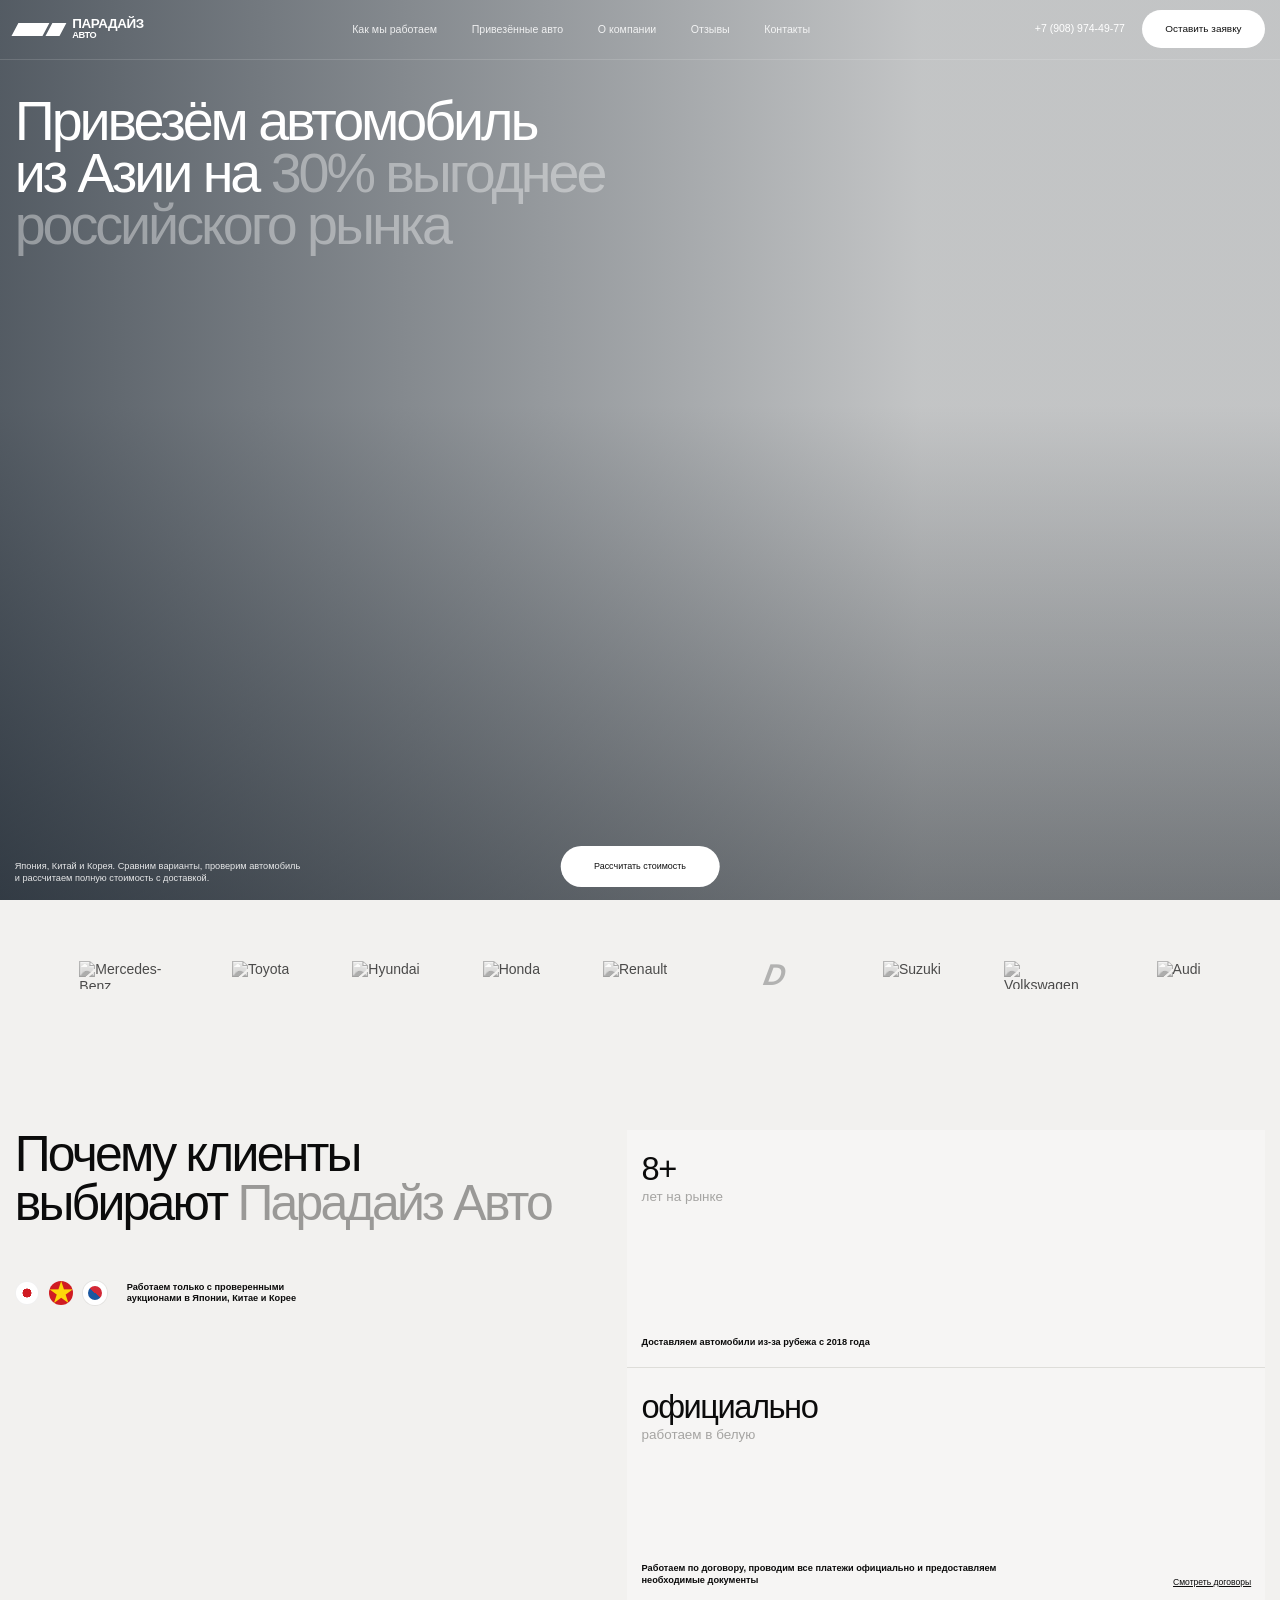
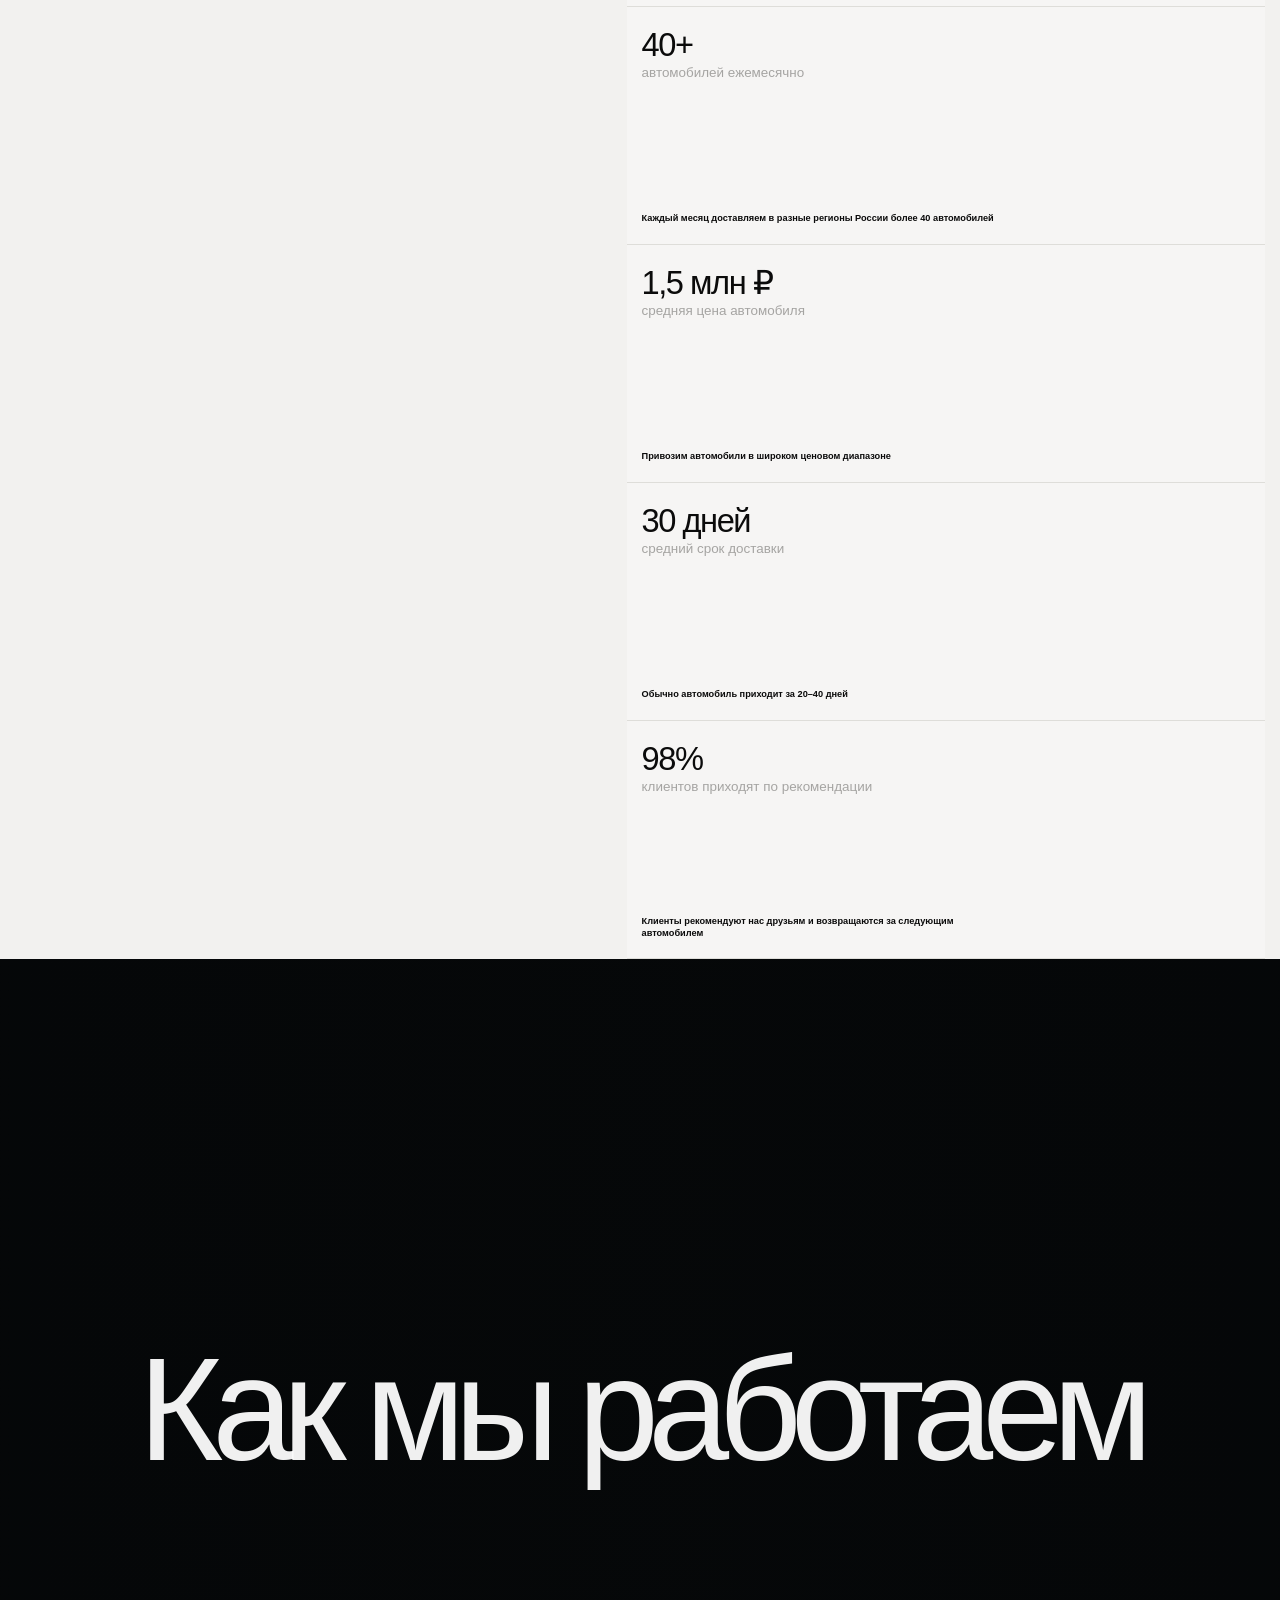
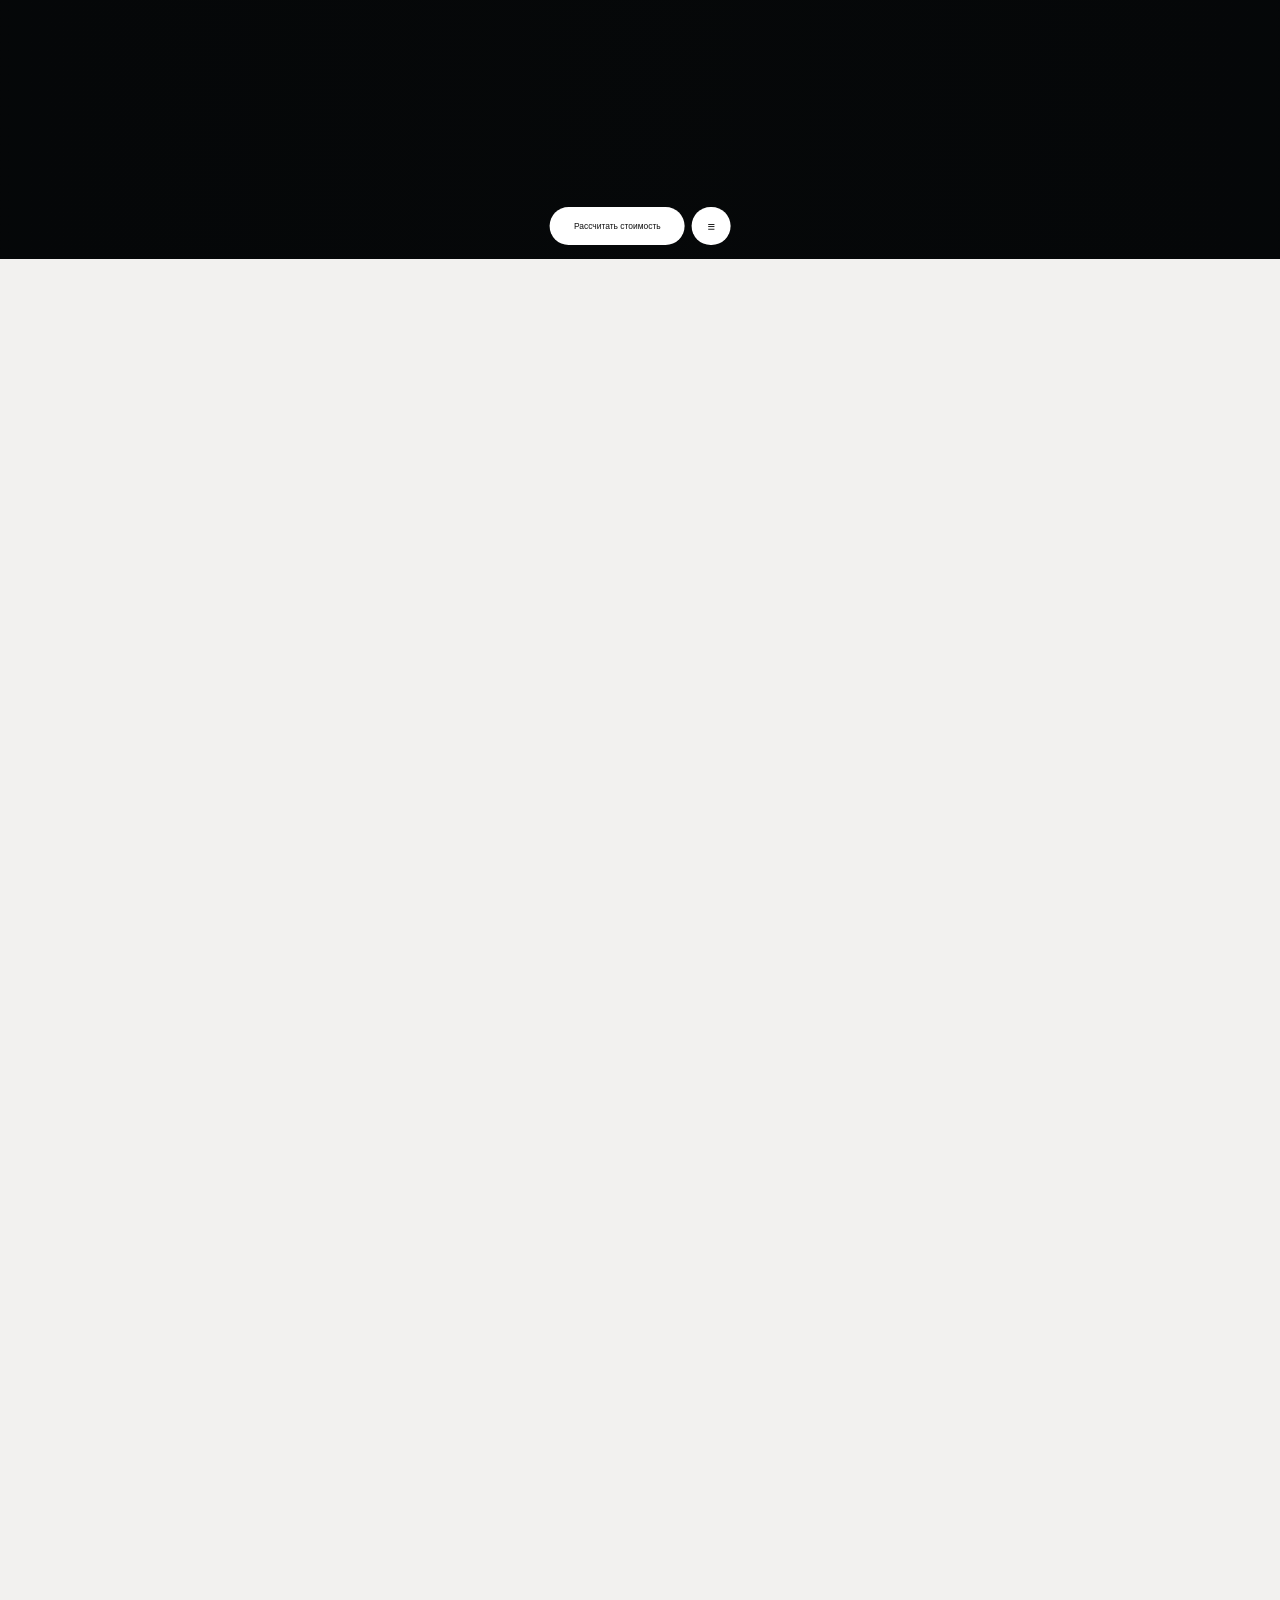
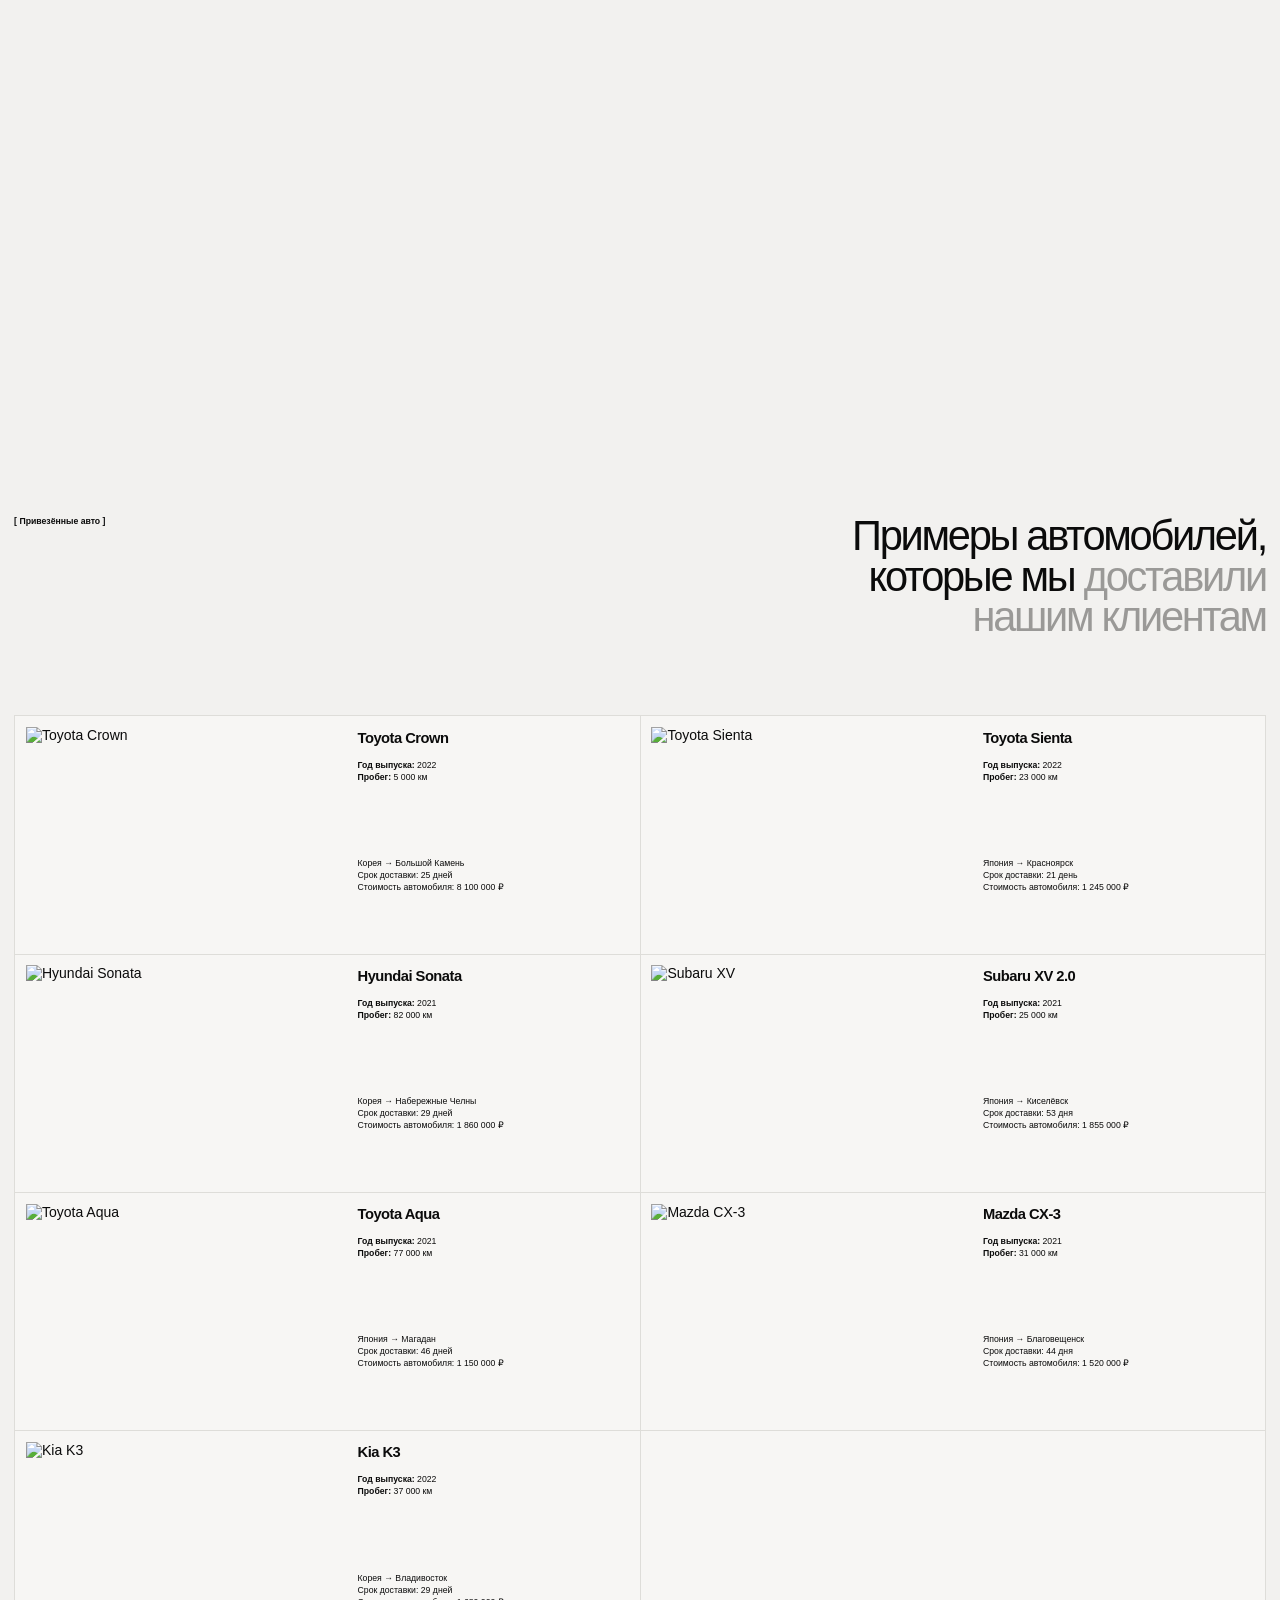
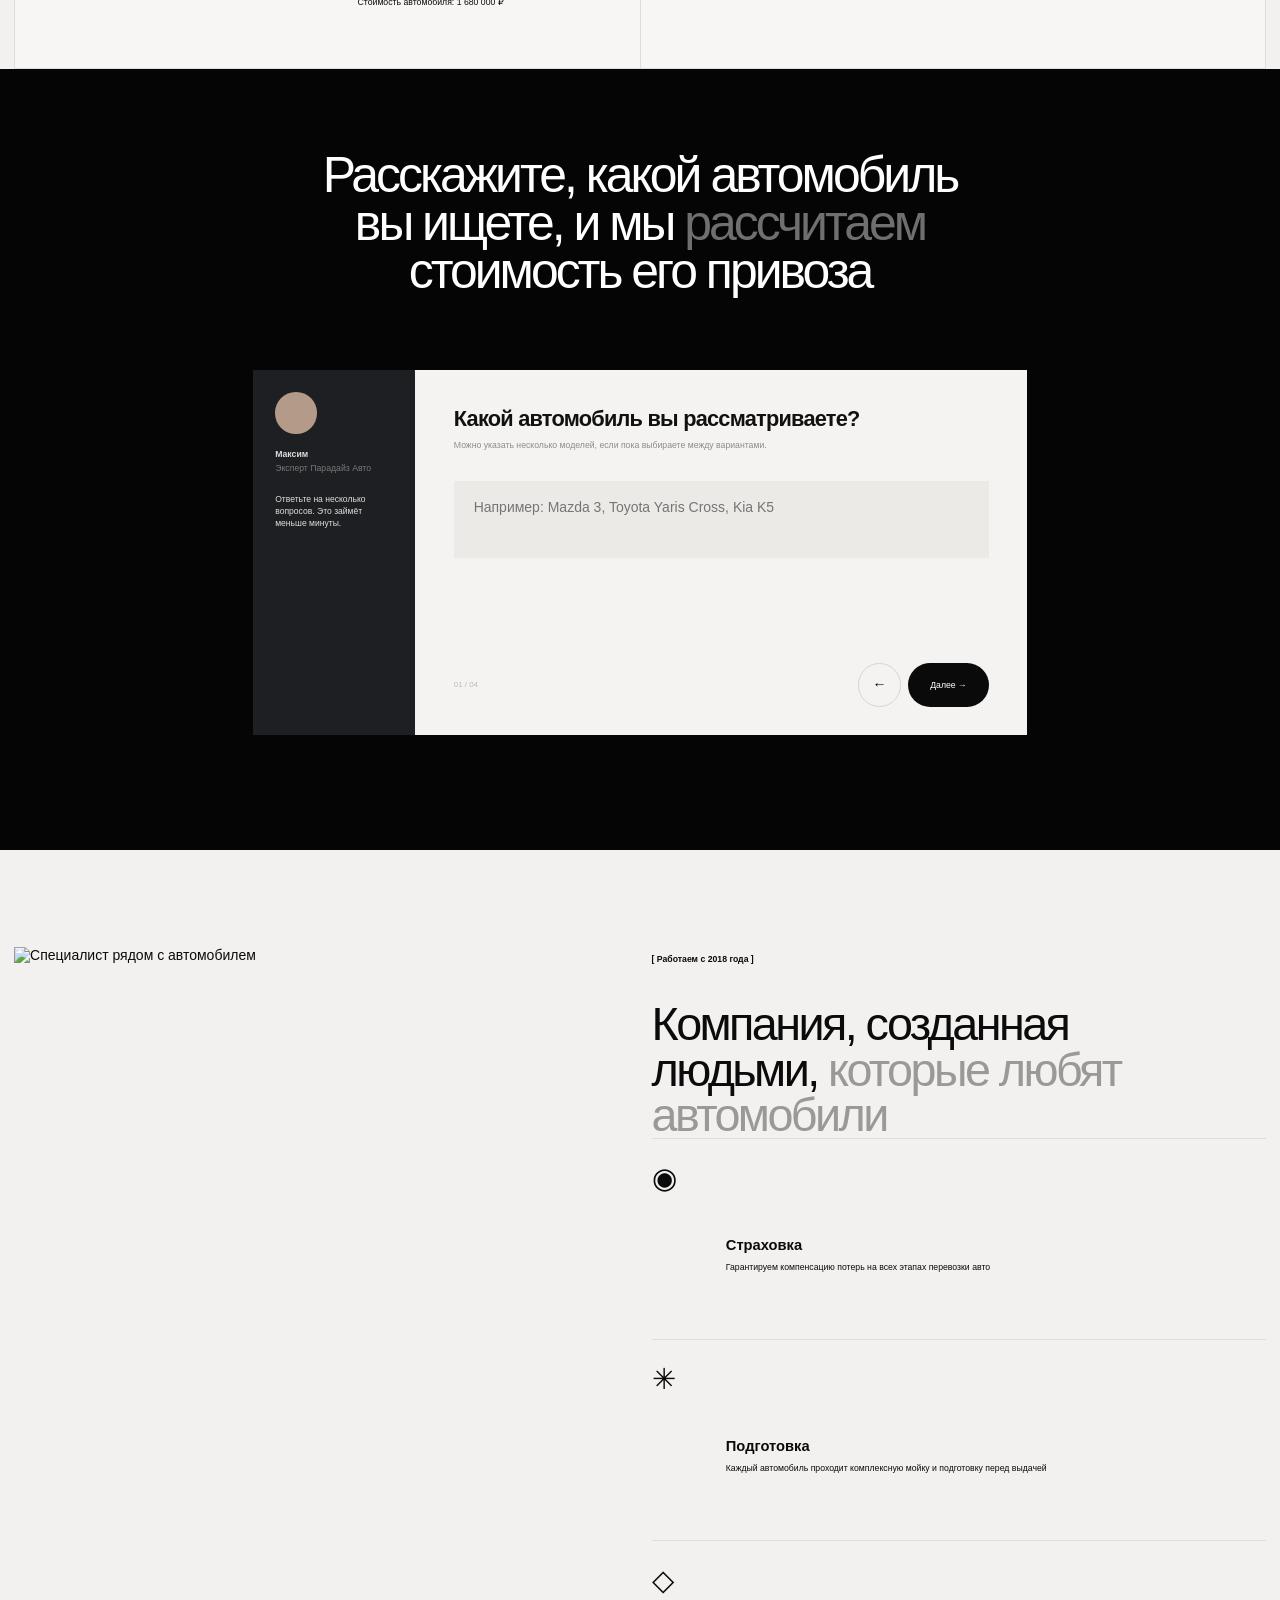
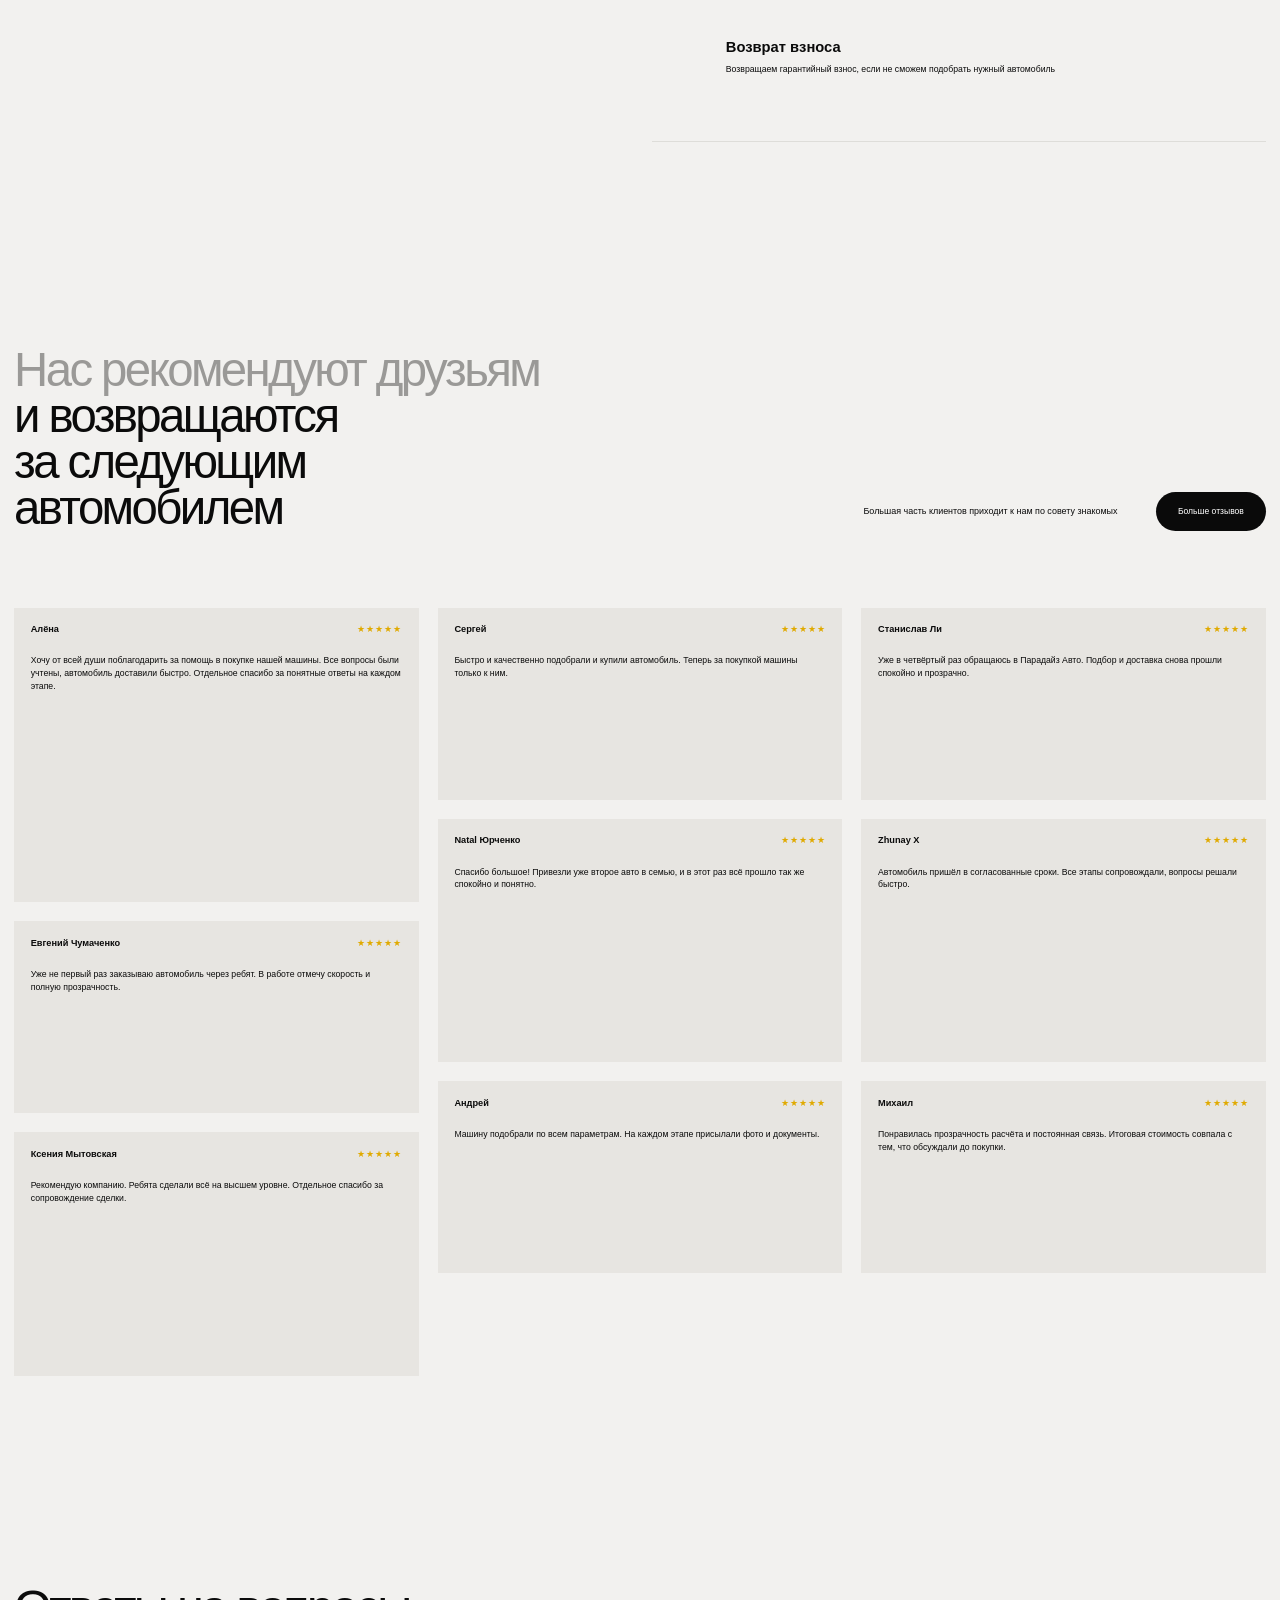
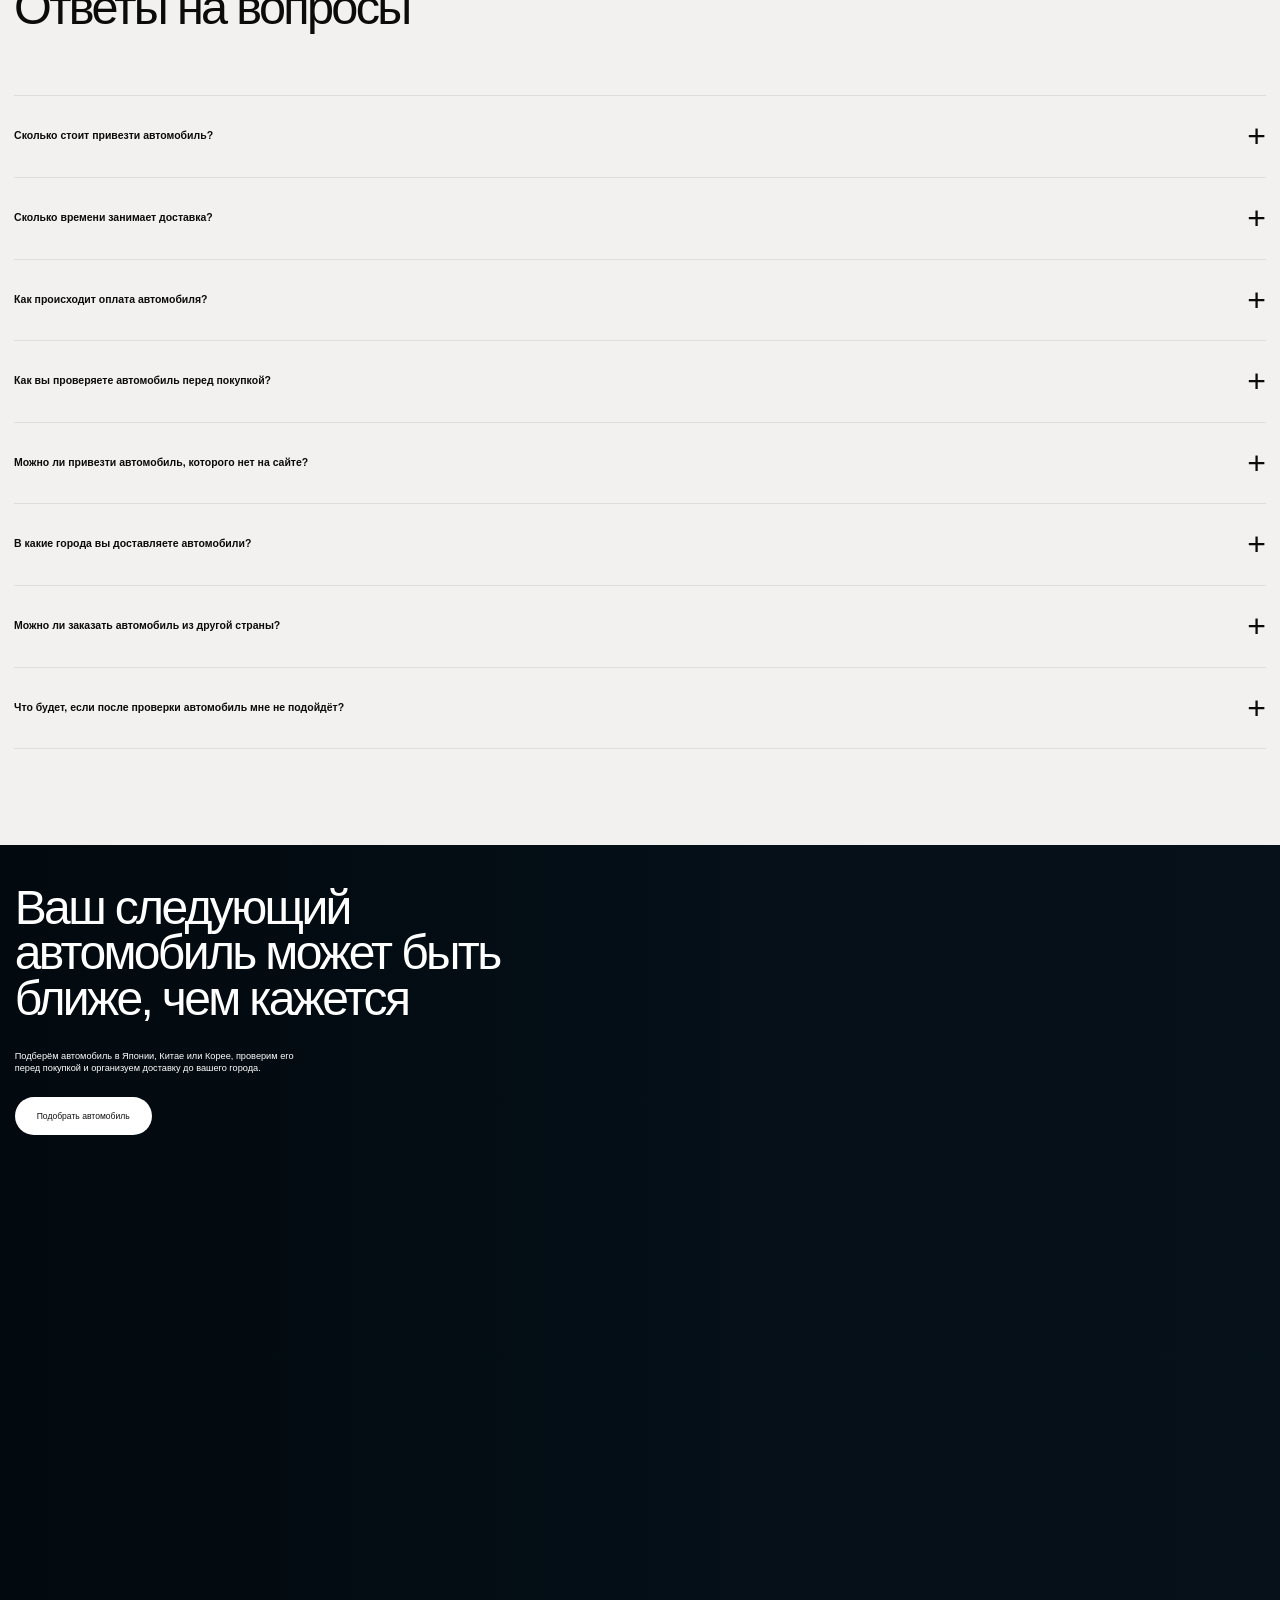
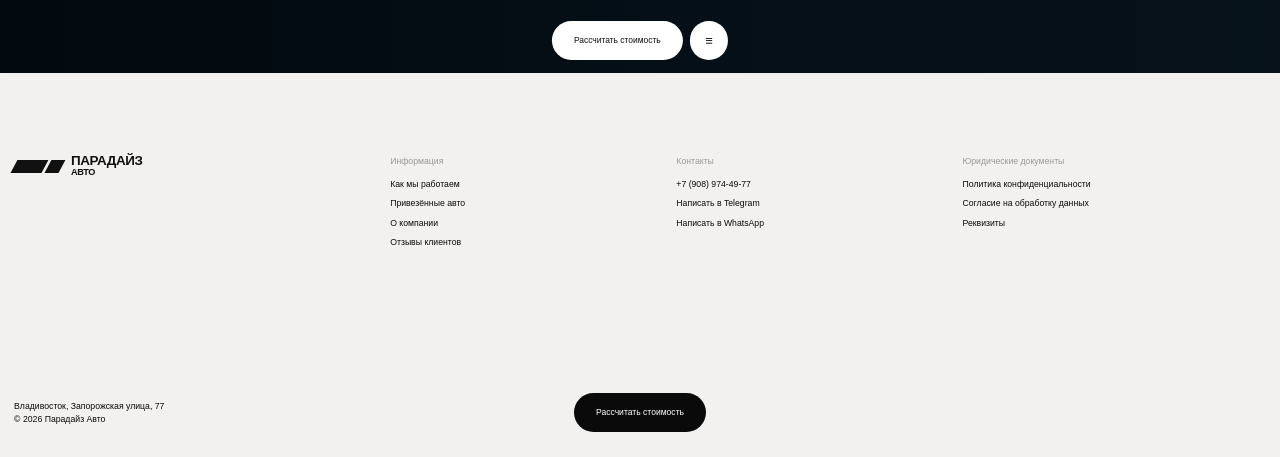
==== index.html @ e12a9069 "Add lower review cards" ====
<!doctype html>
<html lang="ru">
<head>
  <meta charset="UTF-8">
  <meta name="viewport" content="width=device-width, initial-scale=1.0">
  <meta name="description" content="Парадайз Авто — автомобили из Японии, Кореи и Китая под заказ.">
  <title>Парадайз Авто — автомобили из Азии</title>
  <link rel="stylesheet" href="styles.css">
</head>
<body>
<header class="header" id="top">
  <a class="logo" href="#top" aria-label="Парадайз Авто">
    <span class="logo-symbol"><i></i><i></i></span>
    <span class="logo-copy">ПАРАДАЙЗ<br><small>АВТО</small></span>
  </a>
  <nav class="nav" aria-label="Навигация">
    <a href="#process">Как мы работаем</a>
    <a href="#cars">Привезённые авто</a>
    <a href="#about">О компании</a>
    <a href="#reviews">Отзывы</a>
    <a href="#contacts">Контакты</a>
  </nav>
  <div class="header-right">
    <a class="header-phone" href="tel:+79089744977">+7 (908) 974-49-77</a>
    <a class="pill pill-white pill-small" href="#calc">Оставить заявку</a>
    <button class="menu" type="button" aria-label="Меню" aria-expanded="false"><i></i><i></i></button>
  </div>
</header>

<main>
  <section class="hero">
    <div class="hero-image" aria-hidden="true"></div>
    <div class="hero-overlay" aria-hidden="true"></div>
    <div class="hero-content">
      <h1>Привезём автомобиль<br>из Азии на <span>30% выгоднее</span><br><span>российского рынка</span></h1>
      <p class="hero-note">Япония, Китай и Корея. Сравним варианты, проверим автомобиль<br>и рассчитаем полную стоимость с доставкой.</p>
      <a class="pill pill-white hero-cta" href="#calc">Рассчитать стоимость</a>
    </div>
  </section>

  <section class="logos" aria-label="Марки автомобилей">
    <img src="https://cdn.simpleicons.org/mercedes/8f8f8f" alt="Mercedes-Benz">
    <img src="https://cdn.simpleicons.org/toyota/8f8f8f" alt="Toyota">
    <img src="https://cdn.simpleicons.org/hyundai/8f8f8f" alt="Hyundai">
    <img src="https://cdn.simpleicons.org/honda/8f8f8f" alt="Honda">
    <img src="https://cdn.simpleicons.org/renault/8f8f8f" alt="Renault">
    <span class="daihatsu-mark" aria-label="Daihatsu">D</span>
    <img src="https://cdn.simpleicons.org/suzuki/8f8f8f" alt="Suzuki">
    <img src="https://cdn.simpleicons.org/volkswagen/8f8f8f" alt="Volkswagen">
    <img src="https://cdn.simpleicons.org/audi/8f8f8f" alt="Audi">
  </section>

  <section class="benefits" id="benefits">
    <div class="benefits-left">
      <h2>Почему клиенты<br>выбирают <span>Парадайз Авто</span></h2>
      <div class="countries"><span class="country-flag flag-jp" aria-label="Япония"></span><span class="country-flag flag-cn" aria-label="Китай">★</span><span class="country-flag flag-kr" aria-label="Корея"></span><p>Работаем только с проверенными<br>аукционами в Японии, Китае и Корее</p></div>
    </div>
    <div class="benefits-right">
      <article class="stat"><div><b>8+</b><span>лет на рынке</span></div><p>Доставляем автомобили из-за рубежа с 2018 года</p></article>
      <article class="stat"><div><b>официально</b><span>работаем в белую</span></div><p>Работаем по договору, проводим все платежи официально и предоставляем необходимые документы</p><a href="#contacts">Смотреть договоры</a></article>
      <article class="stat"><div><b>40+</b><span>автомобилей ежемесячно</span></div><p>Каждый месяц доставляем в разные регионы России более 40 автомобилей</p></article>
      <article class="stat"><div><b>1,5 млн ₽</b><span>средняя цена автомобиля</span></div><p>Привозим автомобили в широком ценовом диапазоне</p></article>
      <article class="stat"><div><b>30 дней</b><span>средний срок доставки</span></div><p>Обычно автомобиль приходит за 20–40 дней</p></article>
      <article class="stat"><div><b>98%</b><span>клиентов приходят по рекомендации</span></div><p>Клиенты рекомендуют нас друзьям и возвращаются за следующим автомобилем</p></article>
    </div>
  </section>

  <section class="process" id="process">
    <div class="process-sticky">
      <div class="process-image" aria-hidden="true"></div>
      <div class="process-dark" aria-hidden="true"></div>
      <h2>Как мы работаем</h2>
      <div class="steps" aria-live="polite">
        <article class="step" data-step="0"><span class="step-icon">◈</span><small>Шаг 1</small><h3>Определяем<br>параметры</h3><p>Обсуждаем бюджет, модель, год выпуска и другие пожелания к автомобилю.</p></article>
        <article class="step" data-step="1"><span class="step-icon">□</span><small>Шаг 2</small><h3>Заключаем<br>договор</h3><p>Фиксируем стоимость услуг, условия работы и порядок оплаты.</p></article>
        <article class="step" data-step="2"><span class="step-icon">○</span><small>Шаг 3</small><h3>Поиск и<br>покупка</h3><p>Находим подходящие варианты, проверяем историю и согласовываем покупку.</p></article>
        <article class="step" data-step="3"><span class="step-icon">◇</span><small>Шаг 4</small><h3>Перевозка<br>и растаможка</h3><p>Организуем перевозку, таможенное оформление и подготовку документов.</p></article>
        <article class="step" data-step="4"><span class="step-icon">⌁</span><small>Шаг 5</small><h3>Доставка</h3><p>Доставляем автомобиль в ваш город и передаём его вместе с комплектом документов.</p></article>
      </div>
      <div class="process-bottom"><a class="pill pill-white" href="#calc">Рассчитать стоимость</a><span class="round">≡</span></div>
    </div>
  </section>

  <section class="cars" id="cars">
    <div class="section-heading"><span>[ Привезённые авто ]</span><h2>Примеры автомобилей,<br>которые мы <em>доставили<br>нашим клиентам</em></h2></div>
    <div class="cars-grid">
      <article class="car"><img src="https://upload.wikimedia.org/wikipedia/commons/thumb/9/9f/Black_Toyota_Crown_Front.jpg/1280px-Black_Toyota_Crown_Front.jpg" alt="Toyota Crown"><div><h3>Toyota Crown</h3><p><b>Год выпуска:</b> 2022<br><b>Пробег:</b> 5 000 км</p><small>Корея → Большой Камень<br>Срок доставки: 25 дней<br>Стоимость автомобиля: 8 100 000 ₽</small></div></article>
      <article class="car"><img src="https://www.storage.importautos.com.au/md/global/images/MXPL10G-1060876/680485_41054d41f1.jpg" alt="Toyota Sienta"><div><h3>Toyota Sienta</h3><p><b>Год выпуска:</b> 2022<br><b>Пробег:</b> 23 000 км</p><small>Япония → Красноярск<br>Срок доставки: 21 день<br>Стоимость автомобиля: 1 245 000 ₽</small></div></article>
      <article class="car"><img src="https://storage.vancar.kr/Products/23300/23262_255362_1bd984d6d2.jpg" alt="Hyundai Sonata"><div><h3>Hyundai Sonata</h3><p><b>Год выпуска:</b> 2021<br><b>Пробег:</b> 82 000 км</p><small>Корея → Набережные Челны<br>Срок доставки: 29 дней<br>Стоимость автомобиля: 1 860 000 ₽</small></div></article>
      <article class="car"><img src="https://d2s8i866417m9.cloudfront.net/photo/46993292/photo/medium-b1639de7b8bc5e3f17525bde387fe6a5.jpg" alt="Subaru XV"><div><h3>Subaru XV 2.0</h3><p><b>Год выпуска:</b> 2021<br><b>Пробег:</b> 25 000 км</p><small>Япония → Киселёвск<br>Срок доставки: 53 дня<br>Стоимость автомобиля: 1 855 000 ₽</small></div></article>
      <article class="car"><img src="https://d2j6dbq0eux0bg.cloudfront.net/images/85951253/5364865291.jpg" alt="Toyota Aqua"><div><h3>Toyota Aqua</h3><p><b>Год выпуска:</b> 2021<br><b>Пробег:</b> 77 000 км</p><small>Япония → Магадан<br>Срок доставки: 46 дней<br>Стоимость автомобиля: 1 150 000 ₽</small></div></article>
      <article class="car"><img src="https://fastly-production.24c.in/hello-ar/dev/uploads/69ddc842b273cc036c3f3e6f/c6f4651e-3a46-41c0-b2bf-576f5396f7bf/slot/1C8A6979.JPG?auto=format&dpr=2&w=700" alt="Mazda CX-3"><div><h3>Mazda CX-3</h3><p><b>Год выпуска:</b> 2021<br><b>Пробег:</b> 31 000 км</p><small>Япония → Благовещенск<br>Срок доставки: 44 дня<br>Стоимость автомобиля: 1 520 000 ₽</small></div></article>
      <article class="car"><img src="https://www.dubicars.com/images/95863b/w_1300x760/qbest-cars/be58d330-9c20-4f76-9692-39a813708273.jpg" alt="Kia K3"><div><h3>Kia K3</h3><p><b>Год выпуска:</b> 2022<br><b>Пробег:</b> 37 000 км</p><small>Корея → Владивосток<br>Срок доставки: 29 дней<br>Стоимость автомобиля: 1 680 000 ₽</small></div></article>
      <article class="car car-empty" aria-hidden="true"></article>
    </div>
  </section>

  <section class="calculator" id="calc">
    <h2>Расскажите, какой автомобиль<br>вы ищете, и мы <span>рассчитаем</span><br>стоимость его привоза</h2>
    <div class="calc-card">
      <aside class="manager"><div class="manager-avatar">М</div><b>Максим</b><small>Эксперт Парадайз Авто</small><p>Ответьте на несколько вопросов. Это займёт меньше минуты.</p></aside>
      <form class="quiz" id="quiz">
        <div class="quiz-page is-active"><h3>Какой автомобиль вы рассматриваете?</h3><p>Можно указать несколько моделей, если пока выбираете между вариантами.</p><textarea placeholder="Например: Mazda 3, Toyota Yaris Cross, Kia K5"></textarea></div>
        <div class="quiz-page"><h3>Какой ориентировочный бюджет?</h3><p>Укажите общий бюджет с доставкой</p><input type="text" placeholder="Например: до 2 000 000 ₽"></div>
        <div class="quiz-page"><h3>В какой город нужна доставка?</h3><p>Это поможет рассчитать логистику</p><input type="text" placeholder="Например: Челябинск"></div>
        <div class="quiz-page"><h3>Куда отправить расчёт?</h3><p>Телефон или Telegram</p><input type="text" placeholder="+7 999 000-00-00"></div>
        <div class="quiz-nav"><span id="quizCount">01 / 04</span><button class="back" type="button">←</button><button class="pill pill-black next" type="button">Далее →</button></div>
      </form>
    </div>
  </section>

  <section class="about" id="about">
    <div class="about-photo"><img src="https://alexgear.com/cdn/shop/files/Tracker-Colter-Shaw-Black-Puffer-Jacket.jpg?v=1757074693" alt="Специалист рядом с автомобилем"></div>
    <div class="about-copy"><span class="eyebrow">[ Работаем с 2018 года ]</span><h2>Компания, созданная<br>людьми, <em>которые любят<br>автомобили</em></h2>
      <div class="about-points">
        <article><span>◉</span><div><h3>Страховка</h3><p>Гарантируем компенсацию потерь на всех этапах перевозки авто</p></div></article>
        <article><span>✳</span><div><h3>Подготовка</h3><p>Каждый автомобиль проходит комплексную мойку и подготовку перед выдачей</p></div></article>
        <article><span>◇</span><div><h3>Возврат взноса</h3><p>Возвращаем гарантийный взнос, если не сможем подобрать нужный автомобиль</p></div></article>
      </div>
    </div>
  </section>

  <section class="reviews" id="reviews">
    <div class="reviews-top"><h2><span>Нас рекомендуют друзьям</span><br>и возвращаются<br>за следующим<br>автомобилем</h2><div><p>Большая часть клиентов приходит к нам по совету знакомых</p><button class="pill pill-black" type="button">Больше отзывов</button></div></div>
    <div class="review-wall">
      <article class="review tall"><header><b>Алёна</b><span>★★★★★</span></header><p>Хочу от всей души поблагодарить за помощь в покупке нашей машины. Все вопросы были учтены, автомобиль доставили быстро. Отдельное спасибо за понятные ответы на каждом этапе.</p><div class="review-photo"></div></article>
      <article class="review"><header><b>Евгений Чумаченко</b><span>★★★★★</span></header><p>Уже не первый раз заказываю автомобиль через ребят. В работе отмечу скорость и полную прозрачность.</p></article>
      <article class="review mid"><header><b>Ксения Мытовская</b><span>★★★★★</span></header><p>Рекомендую компанию. Ребята сделали всё на высшем уровне. Отдельное спасибо за сопровождение сделки.</p><div class="review-photo p2"></div></article>
      <article class="review"><header><b>Сергей</b><span>★★★★★</span></header><p>Быстро и качественно подобрали и купили автомобиль. Теперь за покупкой машины только к ним.</p></article>
      <article class="review mid"><header><b>Natal Юрченко</b><span>★★★★★</span></header><p>Спасибо большое! Привезли уже второе авто в семью, и в этот раз всё прошло так же спокойно и понятно.</p><div class="review-photo p3"></div></article>
      <article class="review"><header><b>Андрей</b><span>★★★★★</span></header><p>Машину подобрали по всем параметрам. На каждом этапе присылали фото и документы.</p></article>
      <article class="review"><header><b>Станислав Ли</b><span>★★★★★</span></header><p>Уже в четвёртый раз обращаюсь в Парадайз Авто. Подбор и доставка снова прошли спокойно и прозрачно.</p></article>
      <article class="review mid"><header><b>Zhunay X</b><span>★★★★★</span></header><p>Автомобиль пришёл в согласованные сроки. Все этапы сопровождали, вопросы решали быстро.</p><div class="review-photo p4"></div></article>
      <article class="review"><header><b>Михаил</b><span>★★★★★</span></header><p>Понравилась прозрачность расчёта и постоянная связь. Итоговая стоимость совпала с тем, что обсуждали до покупки.</p></article>
    </div>
  </section>

  <section class="faq" id="faq">
    <h2>Ответы на вопросы</h2>
    <div class="faq-list">
      <details><summary>Сколько стоит привезти автомобиль?</summary><p>Цена зависит от страны, модели, стоимости покупки, курса валют, логистики и таможенных платежей. Точный расчёт делаем под конкретный автомобиль.</p></details>
      <details><summary>Сколько времени занимает доставка?</summary><p>Обычно 20–40 дней в зависимости от страны покупки и региона доставки.</p></details>
      <details><summary>Как происходит оплата автомобиля?</summary><p>Порядок платежей фиксируем в договоре. Все ключевые этапы подтверждаются документами.</p></details>
      <details><summary>Как вы проверяете автомобиль перед покупкой?</summary><p>Проверяем историю, документы и состояние автомобиля до согласования покупки.</p></details>
      <details><summary>Можно ли привезти автомобиль, которого нет на сайте?</summary><p>Да. Подбор идёт под запрос клиента, каталог на сайте показывает только примеры.</p></details>
      <details><summary>В какие города вы доставляете автомобили?</summary><p>Доставляем автомобили по России.</p></details>
      <details><summary>Можно ли заказать автомобиль из другой страны?</summary><p>Основные направления — Япония, Корея и Китай.</p></details>
      <details><summary>Что будет, если после проверки автомобиль мне не подойдёт?</summary><p>Продолжим подбор в рамках согласованных параметров.</p></details>
    </div>
  </section>

  <section class="final">
    <div class="final-image"></div><div class="final-overlay"></div>
    <div class="final-copy"><h2>Ваш следующий<br>автомобиль может быть<br>ближе, чем кажется</h2><p>Подберём автомобиль в Японии, Китае или Корее, проверим его<br>перед покупкой и организуем доставку до вашего города.</p><a class="pill pill-white" href="#calc">Подобрать автомобиль</a></div>
    <div class="final-bottom"><a class="pill pill-white" href="#calc">Рассчитать стоимость</a><span class="round light">≡</span></div>
  </section>
</main>

<footer id="contacts">
  <div class="footer-brand"><a class="logo dark" href="#top"><span class="logo-symbol"><i></i><i></i></span><span class="logo-copy">ПАРАДАЙЗ<br><small>АВТО</small></span></a><p>Владивосток, Запорожская улица, 77<br>© 2026 Парадайз Авто</p></div>
  <div><span>Информация</span><a href="#process">Как мы работаем</a><a href="#cars">Привезённые авто</a><a href="#about">О компании</a><a href="#reviews">Отзывы клиентов</a></div>
  <div><span>Контакты</span><a href="tel:+79089744977">+7 (908) 974-49-77</a><a href="https://t.me/paradiseauto">Написать в Telegram</a><a href="#">Написать в WhatsApp</a></div>
  <div><span>Юридические документы</span><a href="#">Политика конфиденциальности</a><a href="#">Согласие на обработку данных</a><a href="#">Реквизиты</a></div>
  <a class="pill pill-black footer-cta" href="#calc">Рассчитать стоимость</a>
</footer>

<div class="floating"><a href="#calc">Рассчитать стоимость</a><button type="button">≡</button></div>
<script src="app.js"></script>
</body>
</html>
---- styles.css ----
:root{--bg:#f2f1ef;--paper:#f5f4f2;--ink:#0b0b0b;--muted:#9c9b99;--line:#deddd9;--dark:#070809}
*{box-sizing:border-box}html{scroll-behavior:smooth}body{margin:0;background:var(--bg);color:var(--ink);font-family:"Helvetica Neue",Helvetica,Arial,sans-serif;font-size:14px;line-height:1.2;overflow-x:hidden}a{color:inherit;text-decoration:none}button,input,textarea{font:inherit}.pill{display:inline-flex;align-items:center;justify-content:center;border:0;border-radius:999px;min-height:36px;padding:0 22px;white-space:nowrap;cursor:pointer}.pill-white{background:#fff;color:#111}.pill-black{background:#0a0a0a;color:#fff}.pill-small{min-height:29px;padding:0 17px;font-size:10px}
.header{position:absolute;z-index:20;inset:0 0 auto;height:48px;padding:0 11px;display:grid;grid-template-columns:145px minmax(0,1fr) 240px;align-items:center;color:#fff;border-bottom:1px solid rgba(255,255,255,.14)}.logo{display:flex;align-items:center;gap:6px;width:max-content}.logo-symbol{display:flex;gap:2px;transform:skew(-28deg)}.logo-symbol i{display:block;background:currentColor;width:22px;height:9px}.logo-symbol i:last-child{width:10px}.logo-copy{font-weight:700;font-size:10px;line-height:.75;letter-spacing:-.03em}.logo-copy small{font-size:7px}.nav{display:flex;justify-content:center;gap:25px;font-size:10px;color:rgba(255,255,255,.85)}.header-right{display:flex;justify-content:flex-end;align-items:center;gap:13px}.header-phone{font-size:10px}.menu{display:none;background:transparent;border:0;color:#fff;width:32px}.menu i{display:block;height:1px;background:currentColor;margin:5px 0}
.hero{position:relative;height:100vh;min-height:520px;color:#fff;overflow:hidden}.hero-image{position:absolute;inset:0;background-image:url('https://resizer.mail.ru/p/d2acf4a9-15da-5699-a6c1-fdcec1507d50/dpr%3A200/AQABy-qYOvAvjt3dsD2q-t3sW0Ij7HtXy_a9FleVyckZ3o2OSIYlXEXybBtBdgiOOpjxyaVfWjEo78PU1tmbVz4v0pA.png');background-size:cover;background-position:center}.hero-overlay{position:absolute;inset:0;background:linear-gradient(90deg,rgba(6,18,31,.67),rgba(6,18,31,.2) 72%),linear-gradient(0deg,rgba(1,7,13,.42),transparent 55%)}.hero-content{position:relative;z-index:2;height:100%;padding:70px 10px 12px}.hero h1{margin:0;font-size:4.75vw;line-height:.94;letter-spacing:-.055em;font-weight:400;max-width:78vw}.hero h1 span{color:rgba(255,255,255,.38)}.hero-note{position:absolute;left:10px;bottom:11px;margin:0;font-size:.62vw;line-height:1.35;color:rgba(255,255,255,.87)}.hero-cta{position:absolute;left:50%;bottom:10px;transform:translateX(-50%);font-size:.62vw;min-height:31px;padding:0 25px}
.logos{height:105px;padding:0 6.5vw;display:flex;align-items:center;justify-content:space-between;gap:2vw;overflow:hidden}.logos img{height:21px;max-width:70px;opacity:.72;filter:grayscale(1)}
.benefits{display:grid;grid-template-columns:49% 51%;min-height:1320px;padding:58px 10px 0}.benefits-left{position:sticky;top:30px;height:450px}.benefits h2,.section-heading h2,.about h2,.reviews h2,.faq h2{font-size:3.82vw;line-height:.97;letter-spacing:-.055em;font-weight:400;margin:0}.benefits h2 span,.section-heading h2 em,.about h2 em,.reviews h2 span{font-style:normal;color:#9a9997}.countries{display:flex;align-items:center;gap:7px;margin-top:38px}.countries>span{font-size:20px}.countries p{font-size:.65vw;font-weight:700;line-height:1.25;margin:0 0 0 7px}.benefits-right{background:rgba(255,255,255,.28)}.stat{height:205px;border-bottom:1px solid var(--line);padding:13px 10px;display:grid;grid-template-columns:1fr auto;grid-template-rows:auto 1fr}.stat>div{grid-column:1/-1}.stat b{display:block;font-size:2.38vw;font-weight:400;letter-spacing:-.045em}.stat span{font-size:1.05vw;color:#a5a4a2}.stat p{align-self:end;margin:0;max-width:360px;font-size:.66vw;font-weight:700;line-height:1.28}.stat a{align-self:end;font-size:.61vw;text-decoration:underline}
.process{height:650vh}.process-sticky{position:sticky;top:0;height:100vh;min-height:520px;overflow:hidden;background:#070809;color:#fff}.process-image{position:absolute;inset:0;background:#08090a;overflow:hidden}
.process-image:before{content:"";position:absolute;inset:-4%;background:url('https://mediapool.bmwgroup.com/download/edown/pressclub/publicq?actEvent=image&attachment=1&dokNo=P90397434') center/cover no-repeat;filter:blur(16px) brightness(.42) saturate(.7);transform:scale(1.06)}
.process-image:after{content:"";position:absolute;inset:0;background:url('https://mediapool.bmwgroup.com/download/edown/pressclub/publicq?actEvent=image&attachment=1&dokNo=P90397434') center/auto 100% no-repeat;filter:brightness(.72) saturate(.82)}.process-dark{position:absolute;inset:0;background:linear-gradient(90deg,rgba(3,5,7,.34),rgba(3,5,7,.12) 50%,rgba(3,5,7,.34)),rgba(3,5,7,.24)}.process h2{position:absolute;z-index:2;left:50%;top:50%;transform:translate(-50%,-52%);margin:0;width:122%;text-align:center;white-space:nowrap;font-size:12.2vw;line-height:.8;letter-spacing:-.075em;font-weight:400;color:rgba(255,255,255,.94)}.steps{position:absolute;inset:0;z-index:3;pointer-events:none}.step{position:absolute;left:50%;top:50%;width:18.8vw;height:48vh;min-height:270px;transform:translate(-50%,-50%);padding:13px 12px;background:linear-gradient(180deg,rgba(78,78,80,.91),rgba(45,45,47,.94));backdrop-filter:blur(10px);will-change:transform,opacity;opacity:0}.step-icon{display:block;font-size:11px;color:#ddd}.step small{position:absolute;left:12px;bottom:42%;font-size:.56vw;color:#b8b8b8}.step h3{position:absolute;left:12px;right:12px;bottom:23%;margin:0;font-size:1.27vw;line-height:1;letter-spacing:-.04em;font-weight:400}.step p{position:absolute;left:12px;right:12px;bottom:8%;margin:0;font-size:.58vw;line-height:1.25;color:#ddd}.process-bottom{position:absolute;z-index:6;left:50%;bottom:11px;display:flex;gap:5px;transform:translateX(-50%)}.process-bottom .pill{min-height:28px;font-size:.56vw;padding:0 18px}.round{width:28px;height:28px;border-radius:50%;background:#fff;color:#111;display:grid;place-items:center;font-size:11px}
.cars{padding:78px 10px 0}.section-heading{display:grid;grid-template-columns:1fr 1.15fr;gap:50px;align-items:start;margin-bottom:56px}.section-heading>span,.eyebrow{font-size:.6vw;font-weight:700}.section-heading h2{text-align:right}.cars-grid{display:grid;grid-template-columns:1fr 1fr;border-top:1px solid var(--line);border-left:1px solid var(--line)}.car{height:230px;padding:8px;display:grid;grid-template-columns:1.08fr .92fr;gap:10px;background:#f7f6f4;border-right:1px solid var(--line);border-bottom:1px solid var(--line)}.car img{width:100%;height:100%;object-fit:cover}.car h3{margin:2px 0 10px;font-size:1.12vw;letter-spacing:-.035em}.car p,.car small{font-size:.6vw;line-height:1.38}.car p{margin:0}.car small{display:block;margin-top:62px}
.calculator{background:#050505;color:#fff;padding:61px 10px 94px}.calculator>h2{margin:0 auto 56px;max-width:82vw;text-align:center;font-size:4.65vw;line-height:.96;letter-spacing:-.06em;font-weight:400}.calculator>h2 span{color:#6f6f70}.calc-card{width:61vw;max-width:none;margin:0 auto;display:grid;grid-template-columns:21% 79%;min-height:350px}.manager{background:#1e1f22;padding:18px;color:#ddd}.manager-avatar{width:32px;height:32px;border-radius:50%;background:#b49a88;display:grid;place-items:center;margin-bottom:12px;font-size:11px}.manager b,.manager small{display:block;font-size:.64vw}.manager small{color:#777;margin-top:3px}.manager p{font-size:.62vw;line-height:1.4;margin:15px 0 0}.quiz{position:relative;background:#f4f3f1;color:#111;padding:27px 29px 70px}.quiz-page{display:none}.quiz-page.is-active{display:block}.quiz h3{font-size:1.65vw;letter-spacing:-.035em;margin:0 0 7px}.quiz p{font-size:.62vw;color:#8d8c8a;margin:0 0 24px}.quiz textarea,.quiz input{width:100%;border:0;background:#eceae7;padding:14px 16px;outline:0}.quiz textarea{height:76px;resize:none}.quiz-nav{position:absolute;left:29px;right:29px;bottom:23px;display:flex;align-items:center;gap:7px}.quiz-nav>span{margin-right:auto;font-size:.55vw;color:#bbb}.quiz-nav .back{width:34px;height:34px;border-radius:50%;border:1px solid #d7d5d1;background:transparent}.quiz-nav .next{min-height:34px;font-size:.61vw}
.about{display:grid;grid-template-columns:50% 50%;padding:72px 10px 78px;gap:16px}.about-photo{min-height:760px;overflow:hidden}.about-photo img{width:100%;height:100%;object-fit:cover;object-position:center}.about-copy{display:flex;flex-direction:column;padding-top:5px}.about h2{margin-top:28px}.about-points{margin-top:auto;border-top:1px solid var(--line)}.about-points article{min-height:152px;border-bottom:1px solid var(--line);display:grid;grid-template-columns:46px 1fr;gap:9px;padding:16px 0}.about-points article>span{font-size:22px}.about-points h3{font-size:1.1vw;margin:57px 0 5px}.about-points p{font-size:.61vw;margin:0}
.reviews{padding:78px 10px}.reviews-top{display:grid;grid-template-columns:1.17fr .83fr;gap:70px;align-items:end;margin-bottom:58px}.reviews-top>div{display:flex;justify-content:flex-end;align-items:center;gap:28px}.reviews-top>div p{font-size:.63vw;max-width:260px}.reviews-top .pill{font-size:.6vw;min-height:31px}.review-wall{columns:3;column-gap:14px}.review{break-inside:avoid;margin:0 0 14px;background:#e7e5e1;padding:12px;min-height:126px}.review.tall{min-height:225px}.review.mid{min-height:185px}.review header{display:flex;justify-content:space-between;gap:8px;font-size:.66vw}.review header span{color:#e0aa00;letter-spacing:1px}.review p{font-size:.61vw;line-height:1.45;margin:15px 0}.review-photo{height:58px;background:url('https://s1.auto.drom.ru/photo/v2/20ufavK99-21-Ddghwzk1C2hxJYZ7iJFSXTbuphS_QSyvLNCT0Snbd9oaMiqAULfLE8LMU-ErznO8o0p/gen1200.jpg') center/cover}.review-photo.p2{background-image:url('https://s2.auto.drom.ru/photo/v2/OMQkK3nMajkAYy0umLF0FsZGU-zwRZUbiL9d6hGJHfYBrgDlUz9kcHM467wXrRZbTjrJZc4bUCW0/gen1200.jpg')}.review-photo.p3{background-image:url('https://images.unsplash.com/photo-1550355291-bbee04a92027?auto=format&fit=crop&w=600&q=75')}
.faq{padding:80px 10px 72px}.faq h2{margin-bottom:48px}.faq-list{border-top:1px solid var(--line)}details{border-bottom:1px solid var(--line)}summary{list-style:none;display:flex;align-items:center;justify-content:space-between;padding:17px 0;font-weight:700;font-size:.78vw;cursor:pointer}summary::-webkit-details-marker{display:none}summary:after{content:'+';font-size:23px;font-weight:300}details[open] summary:after{content:'−'}details p{font-size:.65vw;max-width:650px;line-height:1.5;margin:-4px 0 16px;color:#555}
.final{position:relative;height:82vh;min-height:510px;overflow:hidden;color:#fff}.final-image{position:absolute;inset:0;background-image:url('https://listing-images.autoscout24.ch/listing/729/20233729/608425629.jpg?q=90&w=1920');background-size:cover;background-position:center}.final-overlay{position:absolute;inset:0;background:linear-gradient(90deg,rgba(2,8,13,.78),rgba(2,8,13,.12) 68%)}.final-copy{position:relative;z-index:2;padding:27px 10px}.final-copy h2{font-size:4.35vw;line-height:.95;letter-spacing:-.055em;font-weight:400;margin:0 0 20px;max-width:60vw}.final-copy p{font-size:.64vw;line-height:1.35}.final-copy>.pill{margin-top:8px;min-height:30px;font-size:.58vw}.final-bottom{position:absolute;left:50%;bottom:10px;z-index:3;display:flex;gap:5px;transform:translateX(-50%)}.final-bottom .pill{min-height:29px;font-size:.56vw}.round.light{background:#fff;color:#111}
footer{position:relative;min-height:285px;padding:62px 10px 22px;display:grid;grid-template-columns:1.4fr 1fr 1fr 1.35fr;gap:45px;font-size:.6vw}.logo.dark{color:#111}.footer-brand{display:flex;flex-direction:column;justify-content:space-between}.footer-brand p{margin:92px 0 0;line-height:1.45}footer>div:not(.footer-brand){display:flex;flex-direction:column;gap:9px}footer>div>span{color:#999;margin-bottom:3px}.footer-cta{position:absolute;left:50%;bottom:20px;transform:translateX(-50%);min-height:31px;font-size:.58vw}.floating{position:fixed;z-index:40;left:50%;bottom:9px;transform:translate(-50%,12px);display:flex;gap:5px;opacity:0;visibility:hidden;transition:.2s}.floating.show{opacity:1;visibility:visible;transform:translate(-50%,0)}.floating a,.floating button{height:30px;background:#fff;color:#111;border:0;box-shadow:0 4px 15px rgba(0,0,0,.15)}.floating a{border-radius:999px;padding:0 17px;display:grid;place-items:center;font-size:9px}.floating button{width:30px;border-radius:50%}
@media(max-width:900px){.header{grid-template-columns:1fr auto;height:56px}.nav{display:none;position:fixed;left:12px;right:12px;top:64px;background:rgba(8,8,8,.95);padding:8px;flex-direction:column;gap:0}.nav.open{display:flex}.nav a{padding:12px}.header-phone,.header-right>.pill{display:none}.menu{display:block}.hero h1{font-size:10.5vw;max-width:94vw}.hero-note{font-size:2.5vw;max-width:70vw}.hero-note br{display:none}.hero-cta{font-size:2.4vw}.logos{height:90px;padding:0 20px;justify-content:flex-start;gap:36px;overflow:auto}.logos img{min-width:42px}.benefits{grid-template-columns:1fr;min-height:auto;padding:55px 14px}.benefits-left{position:relative;top:auto;height:auto;margin-bottom:36px}.benefits h2,.section-heading h2,.about h2,.reviews h2,.faq h2{font-size:10.5vw}.countries p{font-size:2.5vw}.stat{height:165px}.stat b{font-size:8vw}.stat span{font-size:3.5vw}.stat p,.stat a{font-size:2.3vw}.process{height:auto}.process-sticky{position:relative;height:auto;min-height:0;padding:95px 14px 85px}.process h2{position:relative;left:auto;top:auto;transform:none;width:auto;text-align:left;white-space:normal;font-size:18vw}.steps{position:relative;display:grid;gap:10px;margin-top:45px}.step{position:relative;left:auto;top:auto;transform:none!important;opacity:1!important;width:100%;height:260px}.step small{font-size:2.3vw}.step h3{font-size:5vw}.step p{font-size:2.25vw}.process-bottom{bottom:20px}.process-bottom .pill{font-size:2.2vw}.section-heading{grid-template-columns:1fr;gap:20px}.section-heading>span,.eyebrow{font-size:2.2vw}.section-heading h2{text-align:left}.cars{padding:60px 14px 0}.cars-grid{grid-template-columns:1fr}.car{height:270px}.car h3{font-size:4vw}.car p,.car small{font-size:2.3vw}.calculator{padding:55px 14px 70px}.calculator>h2{font-size:9.5vw;max-width:none}.calc-card{width:100%;grid-template-columns:1fr}.manager{display:none}.quiz{min-height:360px;padding:24px 20px 75px}.quiz h3{font-size:5vw}.quiz p,.quiz-nav>span,.quiz-nav .next{font-size:2.2vw}.about{grid-template-columns:1fr;padding:55px 14px}.about-photo{min-height:520px}.about-points{margin-top:45px}.about-points h3{font-size:4vw}.about-points p{font-size:2.3vw}.reviews{padding:55px 14px}.reviews-top{grid-template-columns:1fr;gap:28px}.reviews-top>div{justify-content:flex-start}.reviews-top>div p,.reviews-top .pill{font-size:2.3vw}.review-wall{columns:2}.review header,.review p{font-size:2.3vw}.faq{padding:55px 14px}.faq h2{margin-bottom:30px}summary{font-size:3.3vw;padding:17px 0}details p{font-size:2.4vw}.final{height:78vh}.final-copy{padding:28px 14px}.final-copy h2{font-size:10.4vw;max-width:90vw}.final-copy p,.final-copy>.pill,.final-bottom .pill{font-size:2.3vw}.final-copy p br{display:none}footer{grid-template-columns:1fr 1fr;font-size:2.2vw;padding:50px 14px 70px}.footer-brand{grid-column:1/-1}.footer-brand p{margin:28px 0}.footer-cta{position:relative;left:auto;bottom:auto;transform:none;grid-column:1/-1;width:max-content;font-size:2.2vw}}
@media(max-width:560px){.hero h1{font-size:12.2vw}.hero-note{font-size:2.8vw}.review-wall{columns:1}.car{height:auto;grid-template-columns:1fr}.car img{height:240px}.car small{margin-top:24px}.about-photo{min-height:430px}footer{grid-template-columns:1fr;font-size:3vw}}
@media(prefers-reduced-motion:reduce){html{scroll-behavior:auto}.step{transition:none}.floating{transition:none}}

/* Desktop proportions reconstructed from the 916×512 reference recording */
@media (min-width:901px){
  .header{height:4.65vw;padding:0 1.2vw;grid-template-columns:15.8vw minmax(0,1fr) 25vw}
  .logo{gap:.7vw}.logo-symbol{gap:.22vw}.logo-symbol i{width:2.45vw;height:1vw}.logo-symbol i:last-child{width:1.08vw}
  .logo-copy{font-size:1.05vw}.logo-copy small{font-size:.72vw}
  .nav{gap:2.7vw;font-size:.83vw}.header-right{gap:1.35vw}.header-phone{font-size:.82vw}
  .pill-small{min-height:3vw;padding:0 1.8vw;font-size:.78vw}

  .hero-content{padding:7.4vw 1.15vw 1.25vw}
  .hero h1{font-size:4.35vw;max-width:73vw}
  .hero-note{left:1.15vw;bottom:1.2vw;font-size:.72vw}
  .hero-cta{bottom:1.05vw;min-height:3.15vw;padding:0 2.6vw;font-size:.7vw}

  .logos{height:11.7vw;padding:0 6.2vw;gap:2.7vw}
  .logos img{height:2.2vw;max-width:7vw}

  .benefits{min-height:0;padding:6.3vw 1.15vw 0;gap:0}
  .benefits-left{top:3.2vw;height:46vw;padding-right:4vw}
  .countries{gap:.75vw;margin-top:4.2vw}.countries>span{font-size:2vw}.countries .jp{font-size:2.5vw}.countries p{font-size:.72vw;margin-left:.8vw}
  .stat{height:18.6vw;padding:1.45vw 1.1vw}
  .stat b{font-size:2.55vw}.stat span{font-size:1.05vw}.stat p{font-size:.72vw;max-width:28vw}.stat a{font-size:.67vw}

  .process h2{font-size:12vw;top:50.5%}
  .step{width:18.6vw;height:49vh;min-height:0;padding:1.45vw 1.3vw}
  .step-icon{font-size:1vw}.step small{left:1.3vw;bottom:42%;font-size:.65vw}
  .step h3{left:1.3vw;right:1.3vw;bottom:23%;font-size:1.75vw}
  .step p{left:1.3vw;right:1.3vw;bottom:7.5%;font-size:.72vw}
  .process-bottom{bottom:1.05vw;gap:.55vw}.process-bottom .pill{min-height:3vw;font-size:.66vw;padding:0 1.9vw}
  .round{width:3vw;height:3vw;font-size:1vw}

  .cars{padding:8.4vw 1.1vw 0}
  .section-heading{gap:5vw;margin-bottom:6.1vw}.section-heading>span,.eyebrow{font-size:.68vw}
  .car{height:18.6vw;padding:.85vw;gap:1.05vw}
  .car h3{margin:.2vw 0 .9vw;font-size:1.15vw}.car p,.car small{font-size:.68vw}.car small{margin-top:5.8vw}

  .calculator{padding:6.5vw 1.1vw 9vw}
  .calculator>h2{margin-bottom:5.8vw;font-size:4.25vw;max-width:79vw}
  .calc-card{width:60.5vw;min-height:28.5vw}
  .manager{padding:1.75vw}.manager-avatar{width:3.25vw;height:3.25vw;margin-bottom:1.2vw;font-size:.75vw}
  .manager b,.manager small{font-size:.68vw}.manager p{font-size:.67vw;margin-top:1.55vw}
  .quiz{padding:2.8vw 3vw 7vw}.quiz h3{font-size:1.7vw;margin-bottom:.65vw}.quiz p{font-size:.68vw;margin-bottom:2.4vw}
  .quiz textarea,.quiz input{padding:1.4vw 1.55vw}.quiz textarea{height:6vw}
  .quiz-nav{left:3vw;right:3vw;bottom:2.2vw}.quiz-nav>span{font-size:.62vw}.quiz-nav .back{width:3.4vw;height:3.4vw}.quiz-nav .next{min-height:3.4vw;font-size:.68vw}

  .about{padding:7.6vw 1.1vw 8vw;gap:1.8vw}
  .about-photo{min-height:50vw}.about-copy{padding-top:.5vw}.about h2{margin-top:3vw}
  .about-points article{min-height:15.7vw;grid-template-columns:4.8vw 1fr;gap:1vw;padding:1.65vw 0}
  .about-points article>span{font-size:2.3vw}.about-points h3{font-size:1.15vw;margin:6vw 0 .55vw}.about-points p{font-size:.68vw}

  .reviews{padding:8vw 1.1vw}
  .reviews-top{gap:7vw;margin-bottom:6vw}.reviews-top>div{gap:3vw}.reviews-top>div p{font-size:.7vw;max-width:23vw}.reviews-top .pill{font-size:.67vw;min-height:3vw}
  .review-wall{column-gap:1.5vw}.review{margin-bottom:1.5vw;padding:1.3vw;min-height:15vw}.review.tall{min-height:23vw}.review.mid{min-height:19vw}
  .review header{font-size:.72vw}.review p{font-size:.68vw;margin:1.5vw 0}.review-photo{height:6.3vw}

  .faq{padding:8.3vw 1.1vw 7.5vw}.faq h2{margin-bottom:5vw}
  summary{padding:1.95vw 0;font-size:.82vw}summary:after{font-size:2.5vw}
  details p{font-size:.7vw;max-width:48vw;margin:-.45vw 0 1.8vw}

  .final{height:92vh;min-height:0;background:#06121b}
  .final-image{background-size:auto 74%;background-repeat:no-repeat;background-position:76% 76%;background-color:#06121b}
  .final-overlay{background:linear-gradient(90deg,rgba(2,8,13,.88),rgba(2,8,13,.25) 58%,rgba(2,8,13,.08))}
  .final-copy{padding:3.1vw 1.15vw}.final-copy h2{font-size:3.75vw;max-width:51vw;margin-bottom:2.2vw}
  .final-copy p{font-size:.72vw}.final-copy>.pill{margin-top:1vw;min-height:3vw;font-size:.67vw}
  .final-bottom{bottom:1.05vw;gap:.55vw}.final-bottom .pill{min-height:3vw;font-size:.66vw}

  footer{min-height:30vw;padding:6.5vw 1.1vw 2.5vw;gap:4.8vw;font-size:.68vw}
  .footer-brand p{margin-top:9vw}.footer-cta{bottom:2vw;min-height:3vw;font-size:.67vw}
  .floating{bottom:1vw;gap:.5vw}.floating a,.floating button{height:3vw}.floating a{padding:0 1.8vw;font-size:.67vw}.floating button{width:3vw}
}

@media (min-width:901px){
  .countries>span{line-height:1;filter:saturate(.95)}
  .car-empty{background:#f7f6f4}
}

@media (min-width:901px){
  .benefits h2{font-size:3.9vw}
  .section-heading h2{font-size:3.25vw}
  .about{grid-template-columns:minmax(0,1fr) minmax(0,1fr)}
  .about h2{font-size:3.65vw}
  .reviews h2{font-size:3.7vw}
  .faq h2{font-size:3.55vw}
  .calculator>h2{font-size:3.9vw}
  .about-photo img{object-position:center 38%}
}

@media (min-width:901px){
  .process h2{font-size:11.4vw}
  .faq h2{font-size:3.8vw}
  summary{padding:1.65vw 0}
  .final-image{background-size:72% auto;background-position:92% 78%}
}

.daihatsu-mark{display:inline-grid;place-items:center;color:#9a9a9a;font-weight:900;font-style:italic;font-family:Arial,sans-serif;line-height:1;transform:skew(-10deg);opacity:.72}
@media(min-width:901px){.daihatsu-mark{width:7vw;font-size:2.35vw}}
@media(max-width:900px){.daihatsu-mark{min-width:42px;font-size:25px}}

.country-flag{display:inline-grid;place-items:center;flex:0 0 auto;border-radius:50%;width:1.9vw;height:1.9vw;overflow:hidden;font-size:.8vw;font-weight:700}
.flag-jp{background:radial-gradient(circle at 50% 50%,#d71920 0 28%,#fff 30% 100%);border:1px solid rgba(0,0,0,.06)}
.flag-cn{background:#d71920;color:#ffd700;font-size:.72vw;line-height:1}
.flag-kr{background:conic-gradient(from 45deg,#d92635 0 25%,#1857a4 25% 50%,#1857a4 50% 75%,#d92635 75% 100%);border:5px solid #fff;box-shadow:0 0 0 1px rgba(0,0,0,.06)}
.manager-avatar{font-size:0;background:#b49a88 url('https://images.unsplash.com/photo-1560250097-0b93528c311a?auto=format&fit=crop&w=160&q=80') center/cover no-repeat}
.review-photo.p4{background-image:url('https://www.storage.importautos.com.au/md/global/images/MXPL10G-1060876/680485_41054d41f1.jpg')}
@media(max-width:900px){
  .country-flag{width:24px;height:24px;font-size:10px}
  .flag-cn{font-size:9px}.flag-kr{border-width:5px}
}
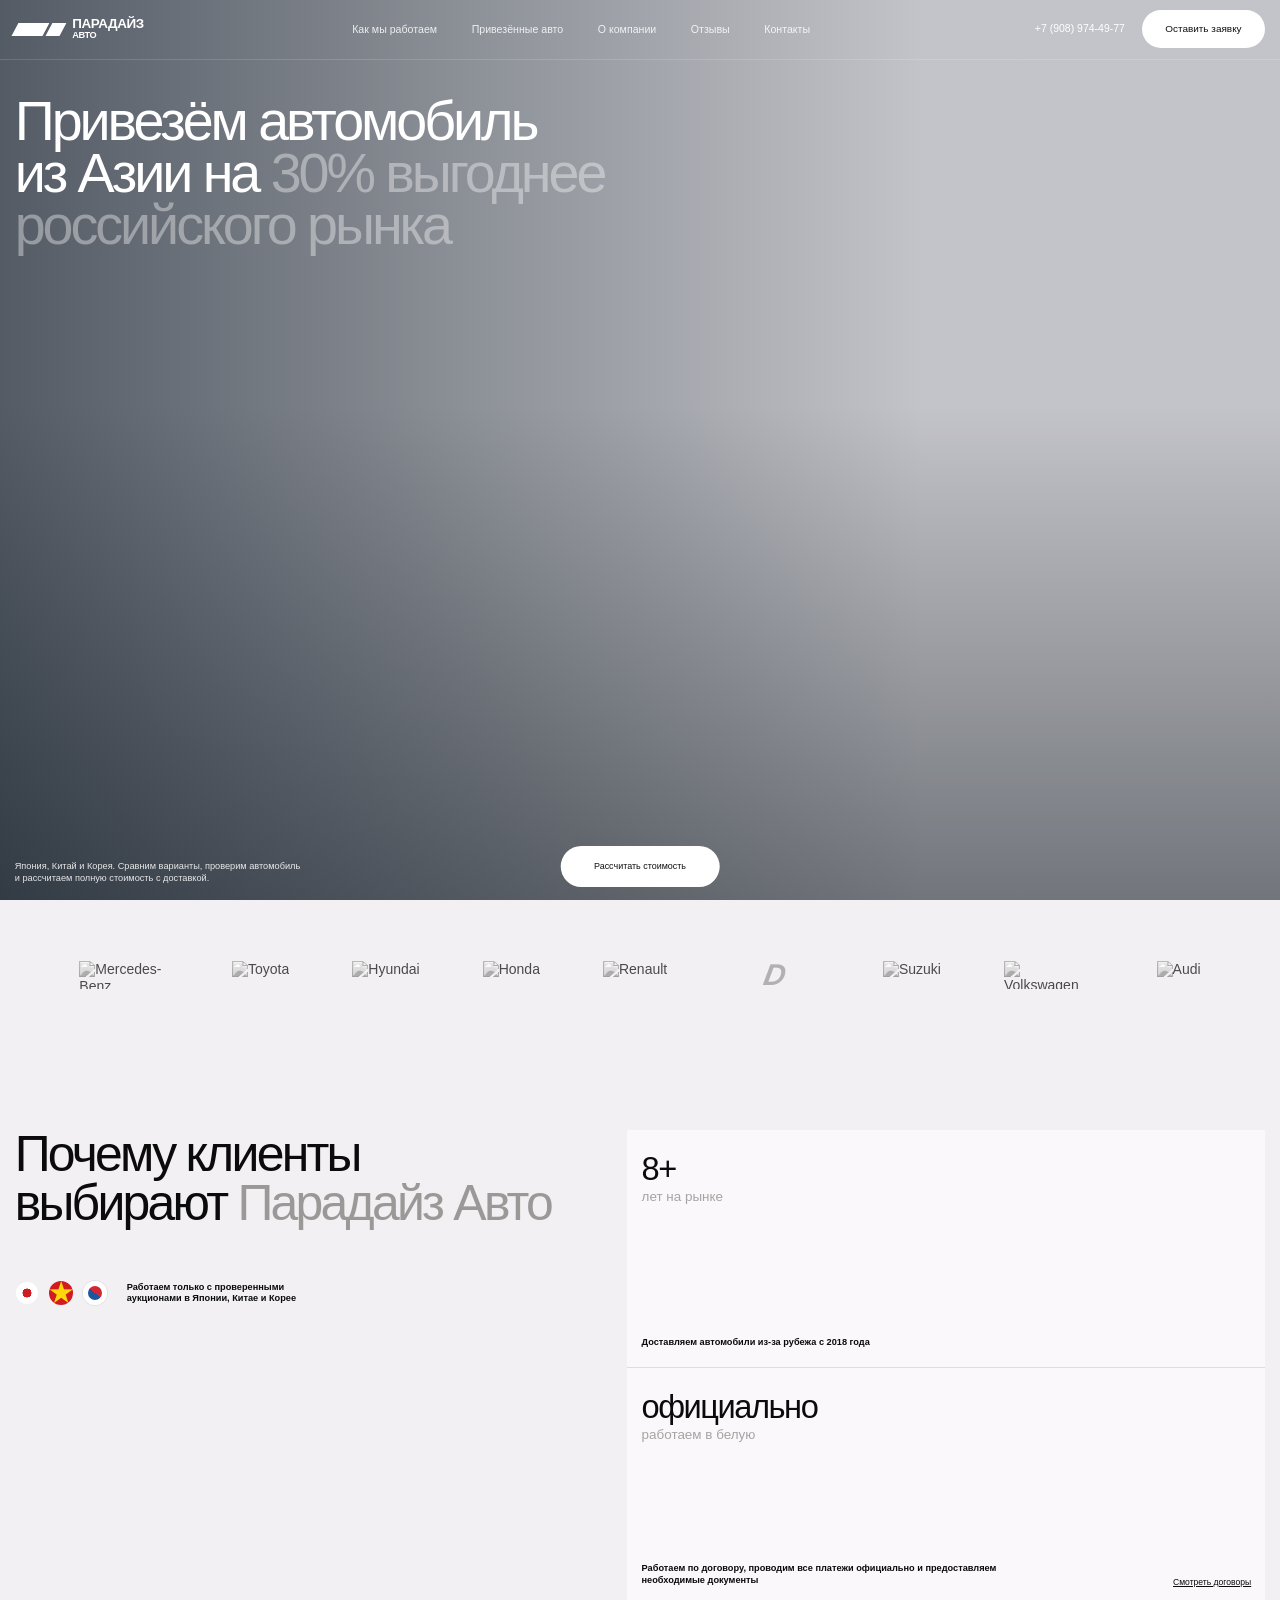
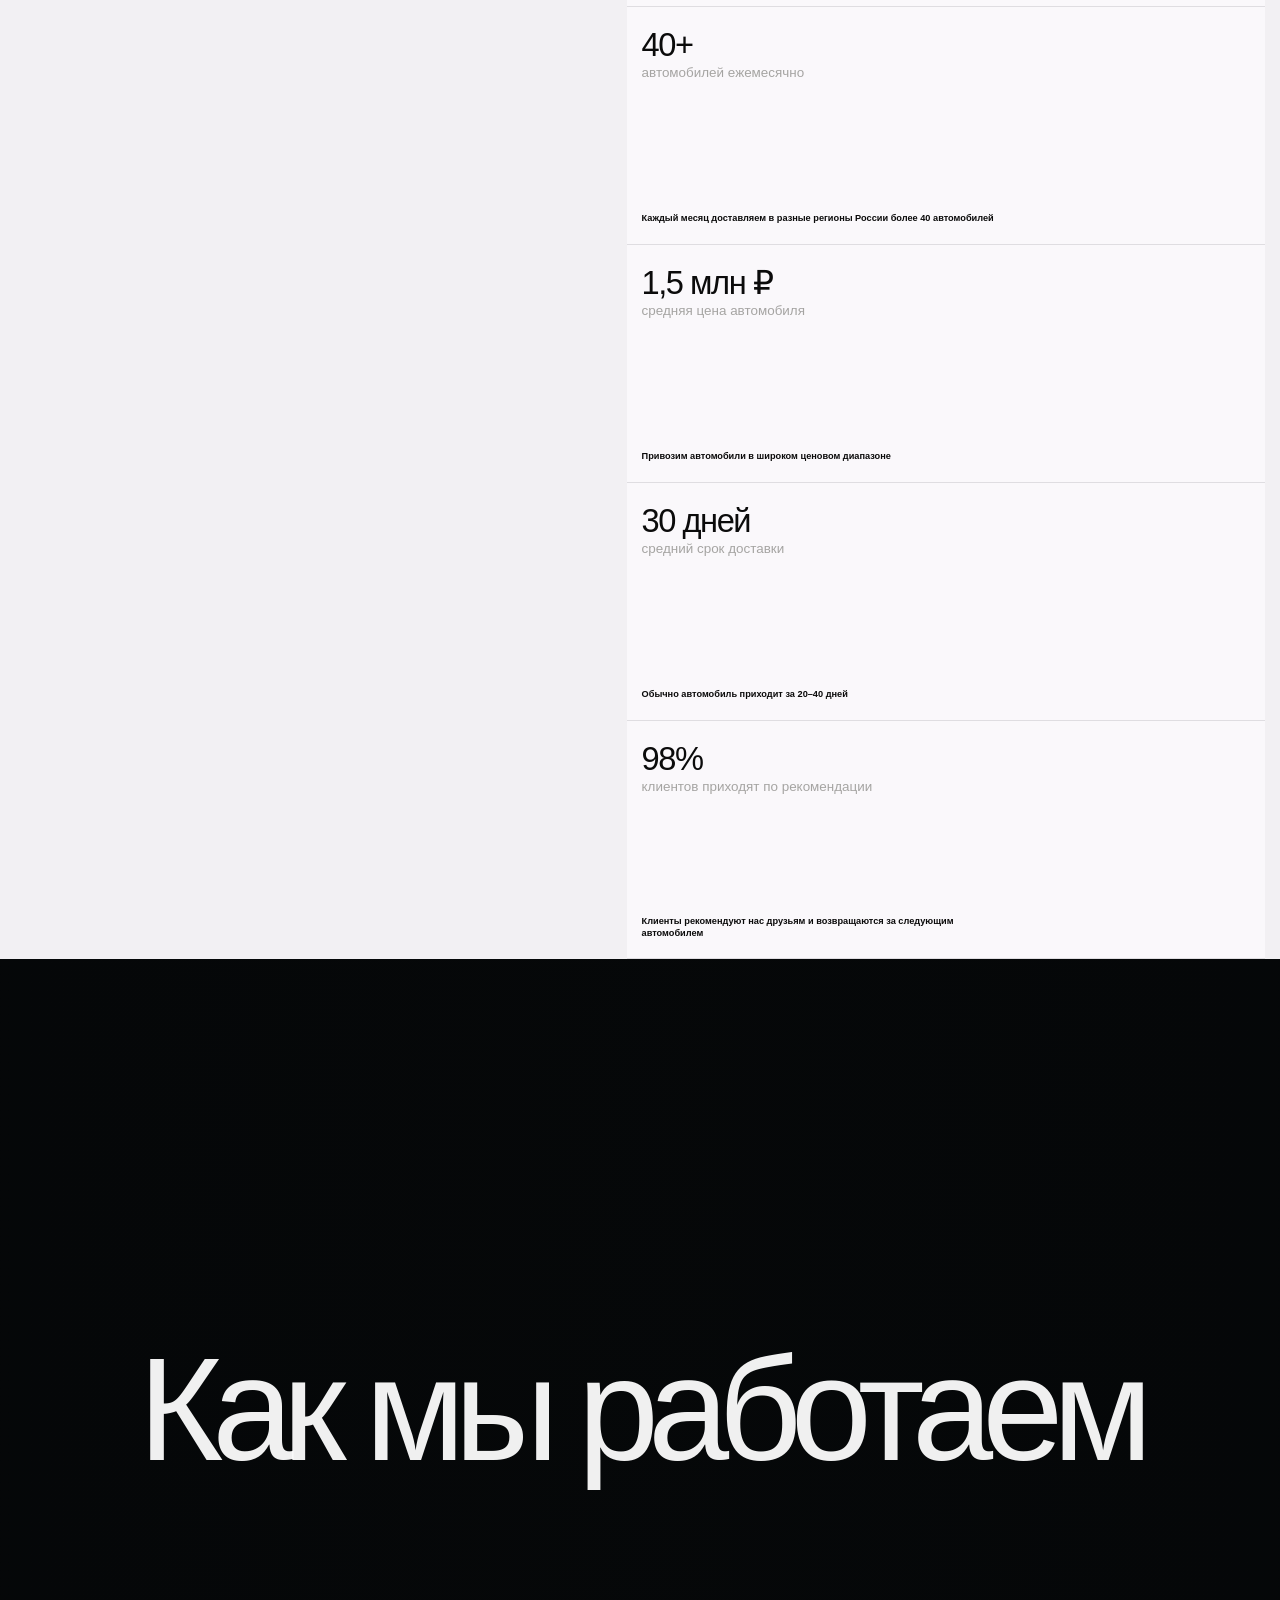
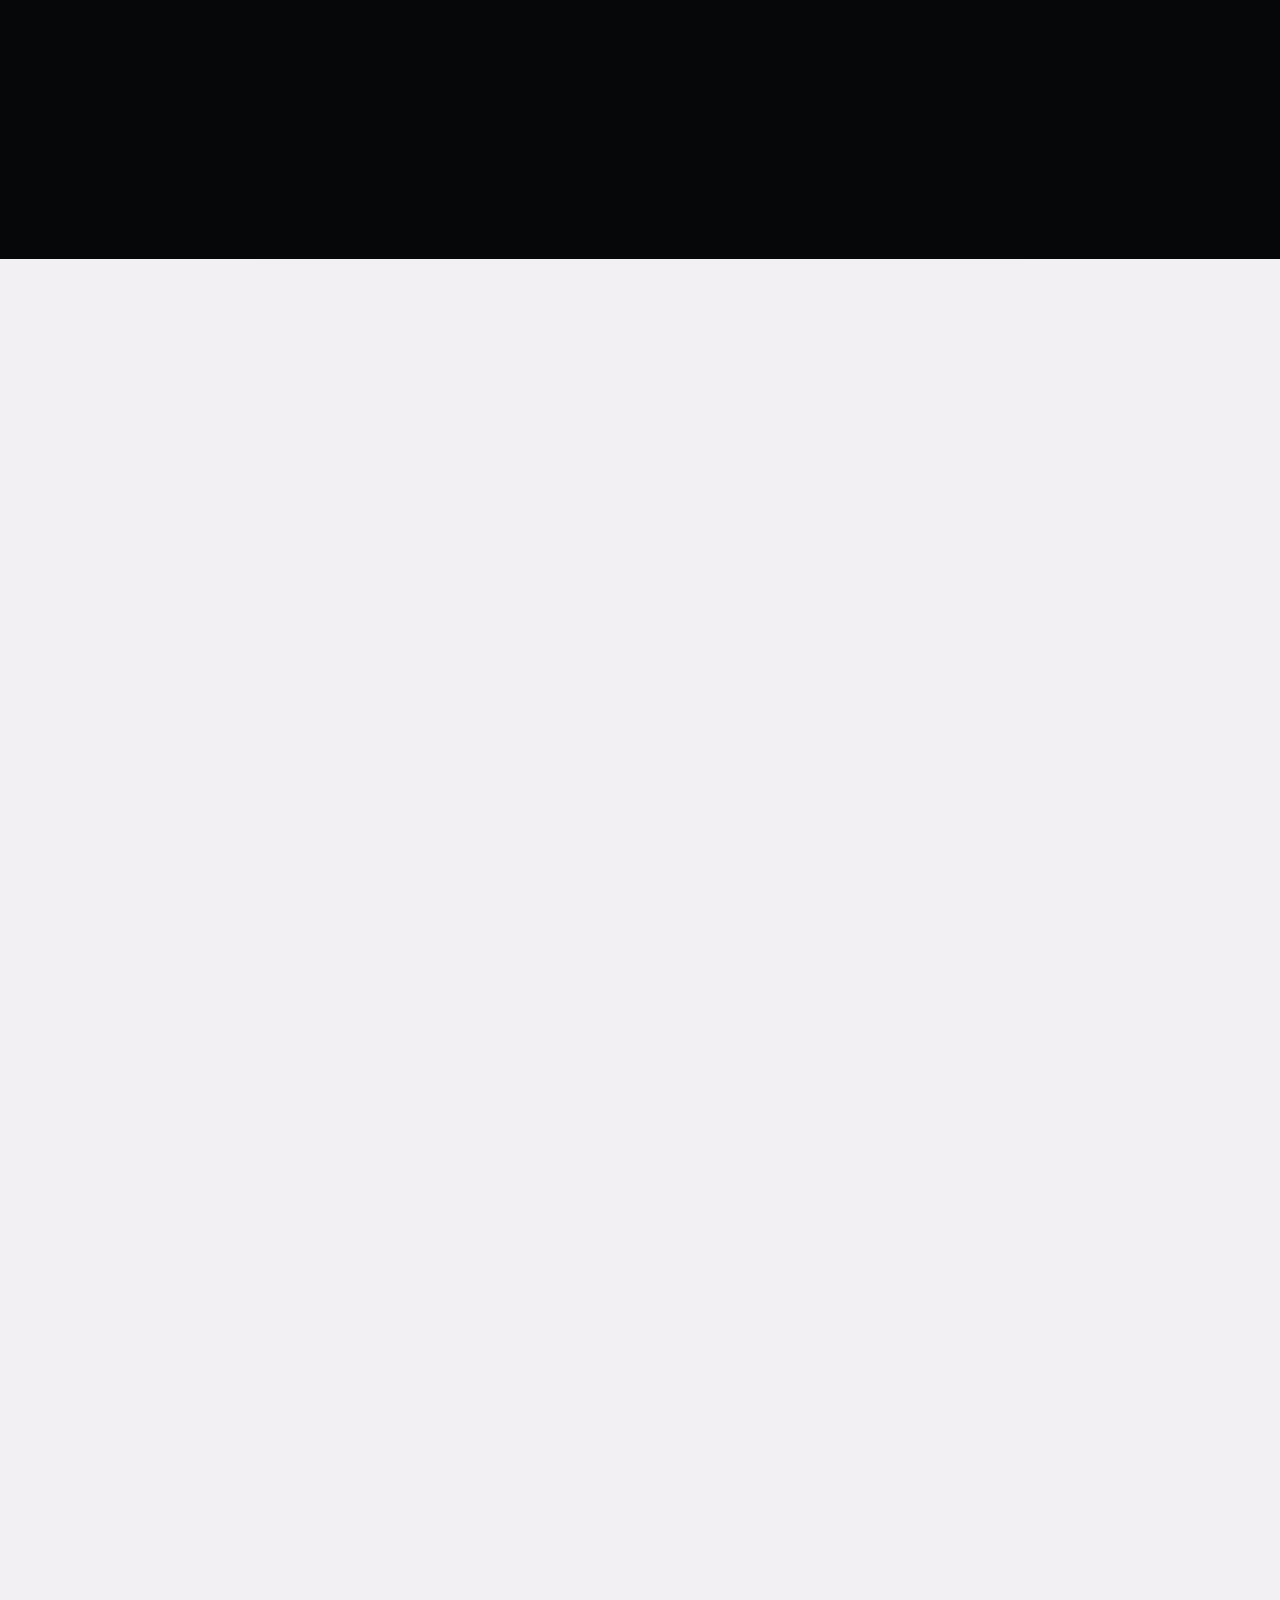
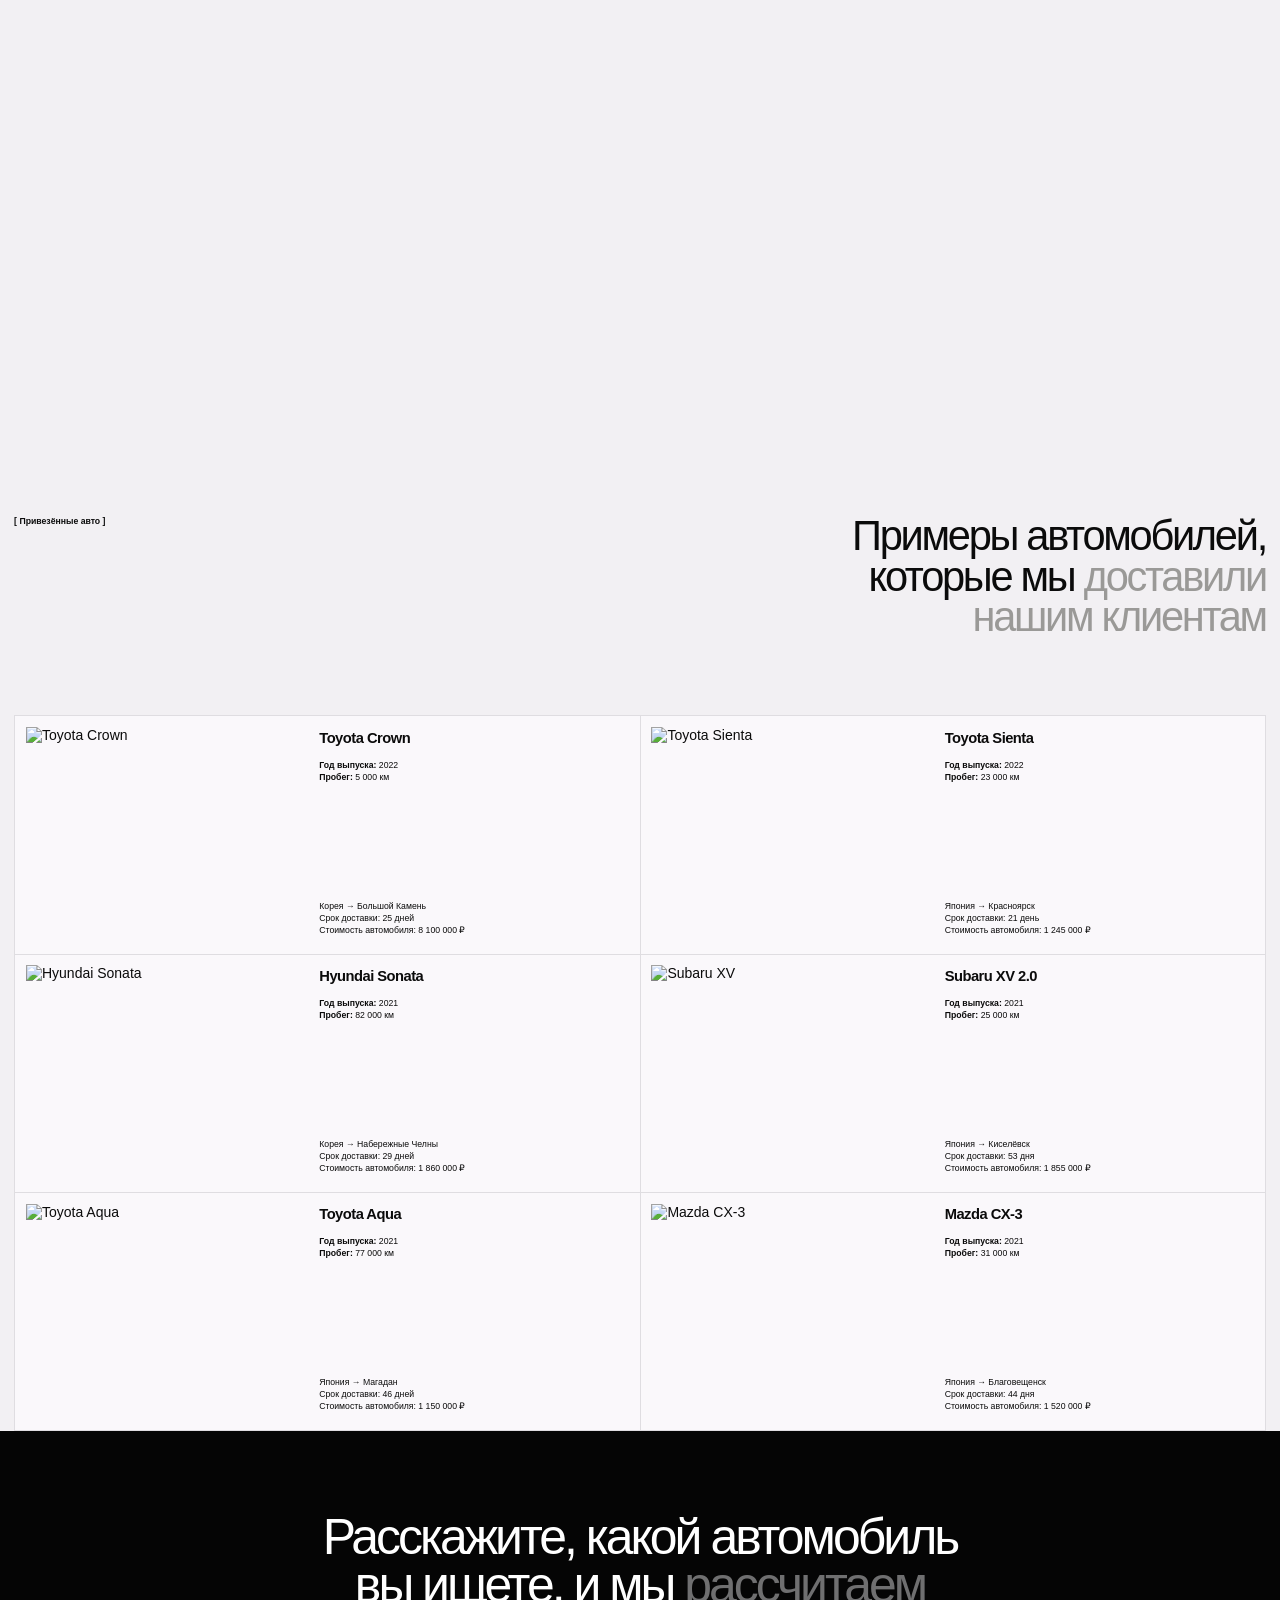
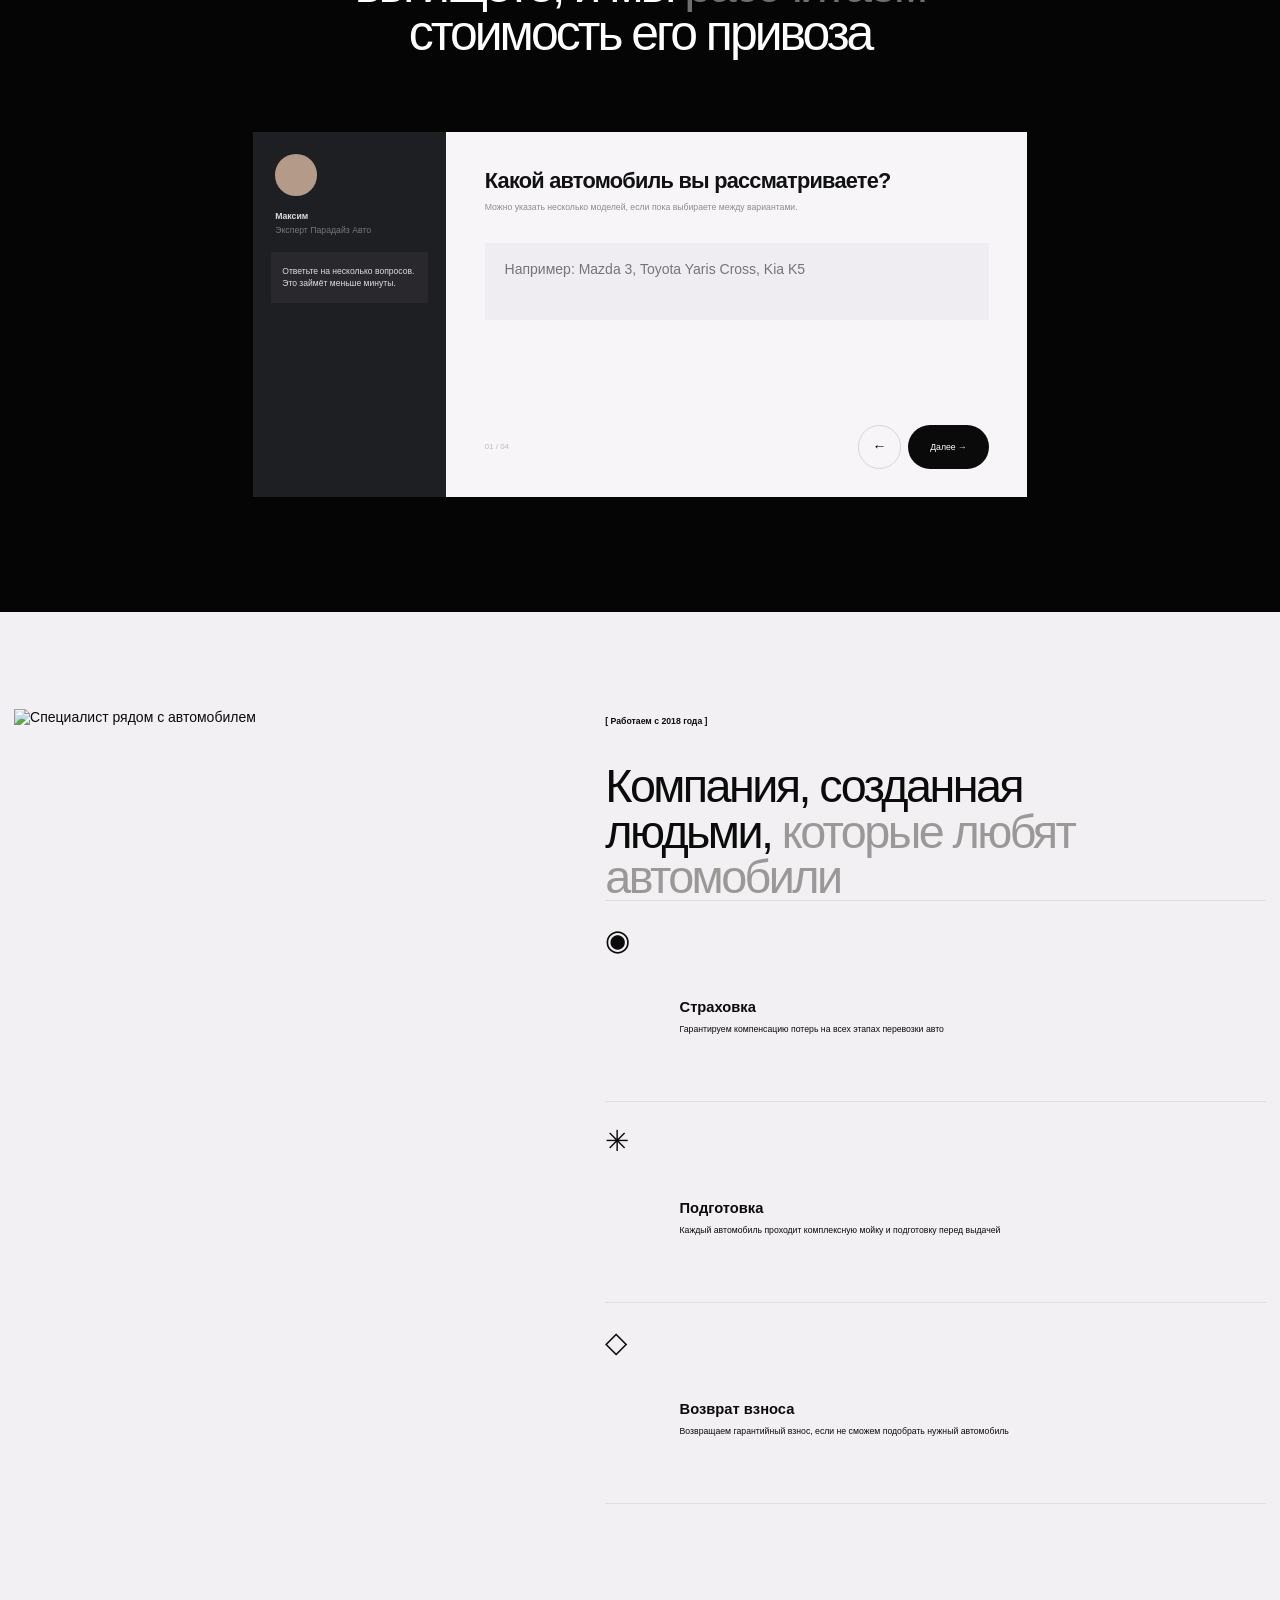
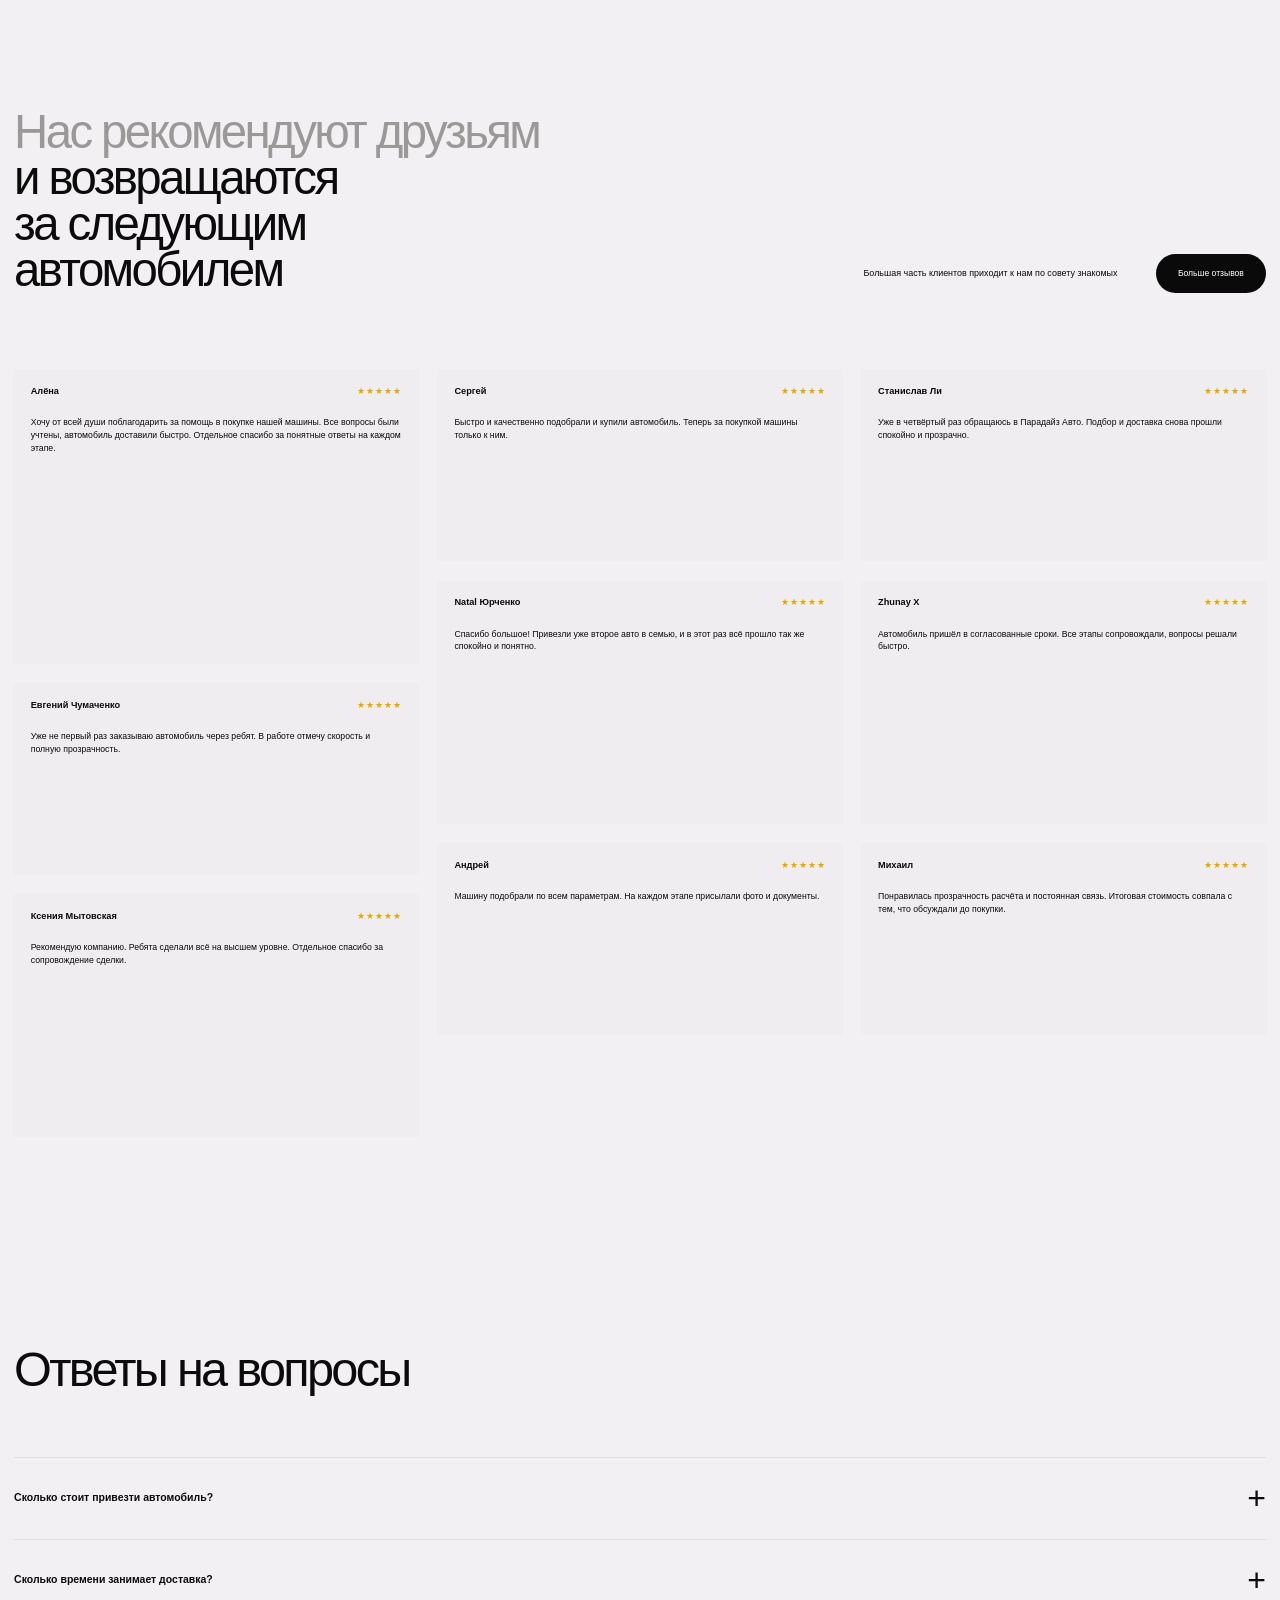
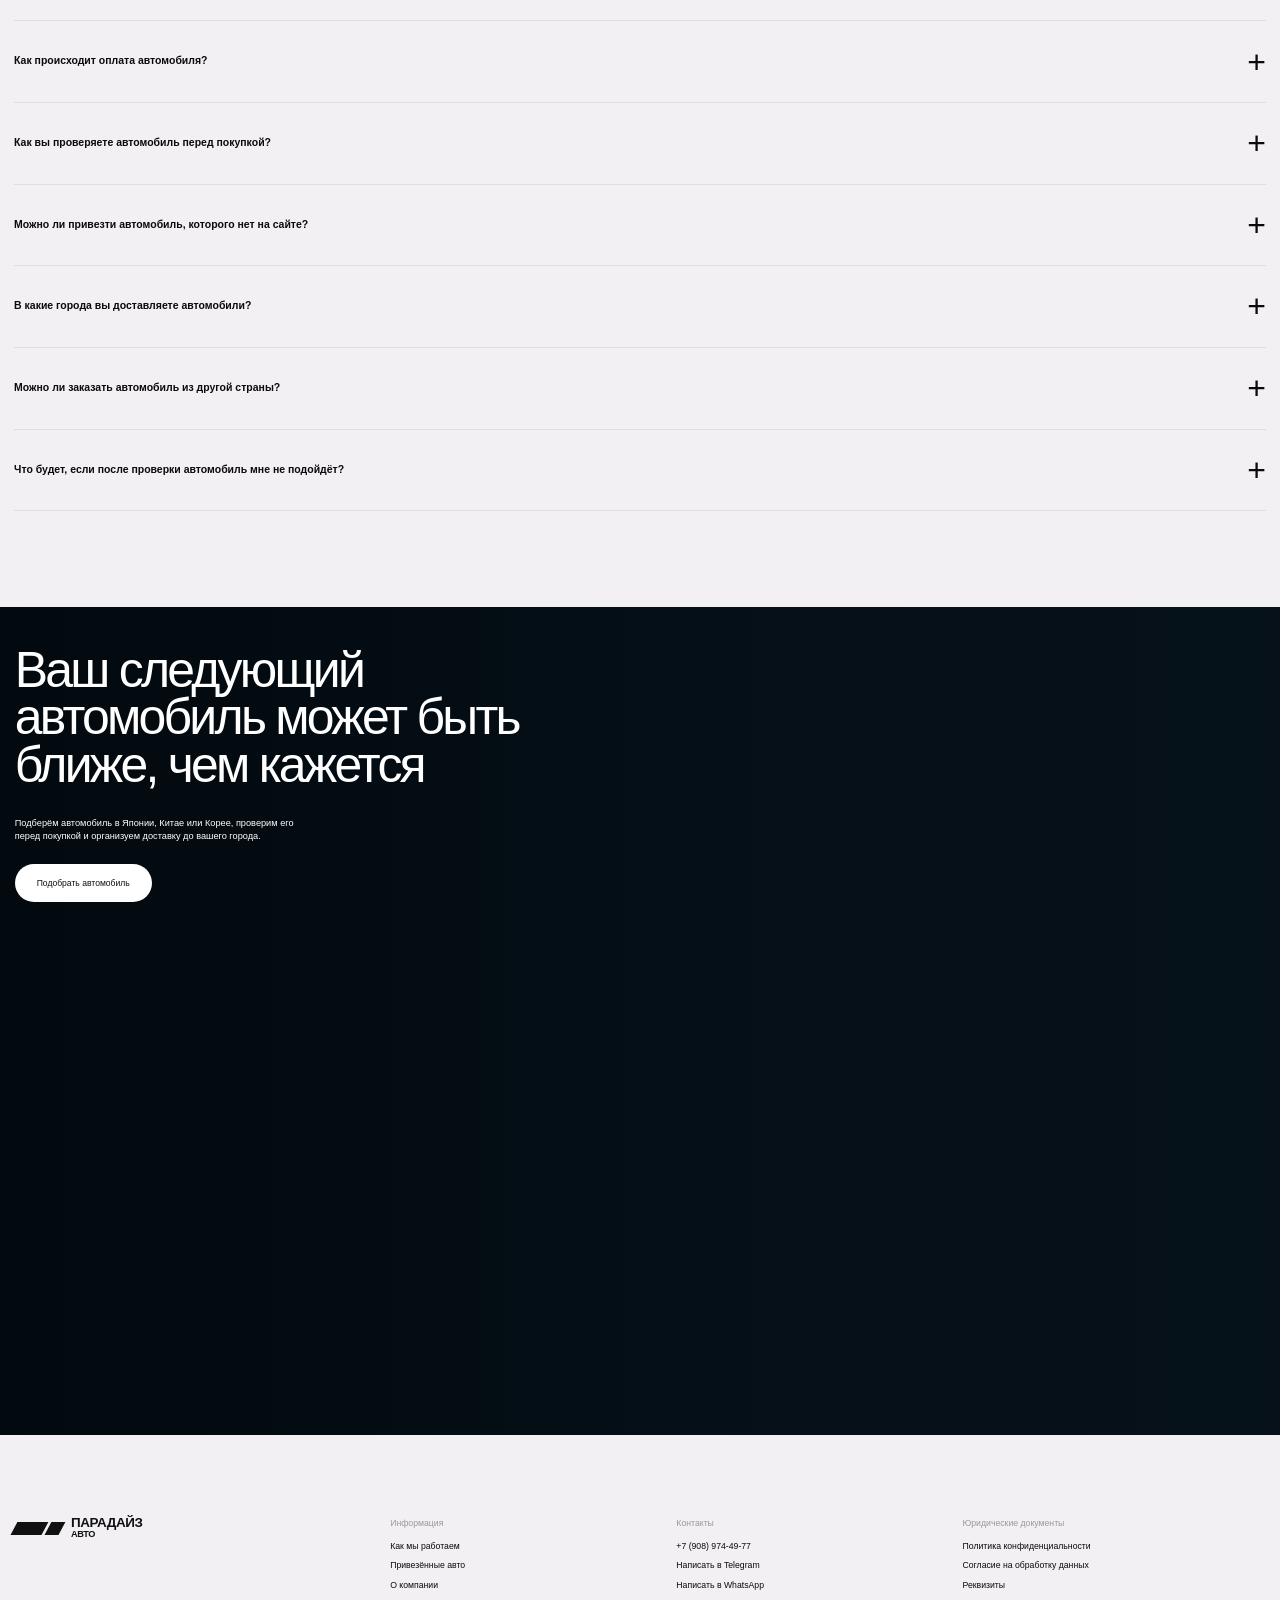
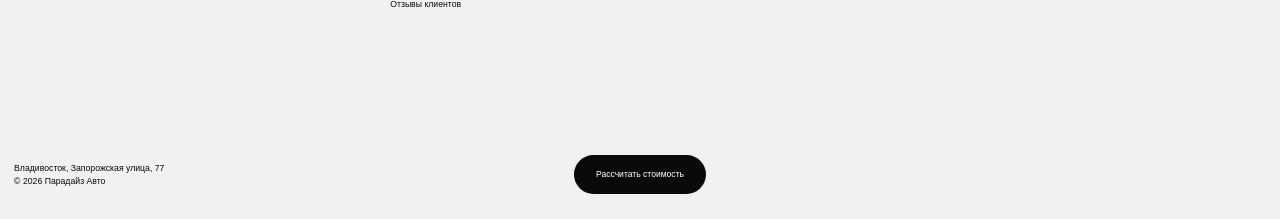
==== commit 80ab17f1: "Match reference card count and about composition" ====
--- a/index.html
+++ b/index.html
@@ -90,8 +90,7 @@
       <article class="car"><img src="https://d2s8i866417m9.cloudfront.net/photo/46993292/photo/medium-b1639de7b8bc5e3f17525bde387fe6a5.jpg" alt="Subaru XV"><div><h3>Subaru XV 2.0</h3><p><b>Год выпуска:</b> 2021<br><b>Пробег:</b> 25 000 км</p><small>Япония → Киселёвск<br>Срок доставки: 53 дня<br>Стоимость автомобиля: 1 855 000 ₽</small></div></article>
       <article class="car"><img src="https://d2j6dbq0eux0bg.cloudfront.net/images/85951253/5364865291.jpg" alt="Toyota Aqua"><div><h3>Toyota Aqua</h3><p><b>Год выпуска:</b> 2021<br><b>Пробег:</b> 77 000 км</p><small>Япония → Магадан<br>Срок доставки: 46 дней<br>Стоимость автомобиля: 1 150 000 ₽</small></div></article>
       <article class="car"><img src="https://fastly-production.24c.in/hello-ar/dev/uploads/69ddc842b273cc036c3f3e6f/c6f4651e-3a46-41c0-b2bf-576f5396f7bf/slot/1C8A6979.JPG?auto=format&dpr=2&w=700" alt="Mazda CX-3"><div><h3>Mazda CX-3</h3><p><b>Год выпуска:</b> 2021<br><b>Пробег:</b> 31 000 км</p><small>Япония → Благовещенск<br>Срок доставки: 44 дня<br>Стоимость автомобиля: 1 520 000 ₽</small></div></article>
-      <article class="car"><img src="https://www.dubicars.com/images/95863b/w_1300x760/qbest-cars/be58d330-9c20-4f76-9692-39a813708273.jpg" alt="Kia K3"><div><h3>Kia K3</h3><p><b>Год выпуска:</b> 2022<br><b>Пробег:</b> 37 000 км</p><small>Корея → Владивосток<br>Срок доставки: 29 дней<br>Стоимость автомобиля: 1 680 000 ₽</small></div></article>
-      <article class="car car-empty" aria-hidden="true"></article>
+      
     </div>
   </section>
 
@@ -110,7 +109,7 @@
   </section>
 
   <section class="about" id="about">
-    <div class="about-photo"><img src="https://alexgear.com/cdn/shop/files/Tracker-Colter-Shaw-Black-Puffer-Jacket.jpg?v=1757074693" alt="Специалист рядом с автомобилем"></div>
+    <div class="about-photo"><img src="https://images.pexels.com/photos/9878896/pexels-photo-9878896.jpeg?cs=srgb&fm=jpg&w=1400" alt="Специалист рядом с автомобилем"></div>
     <div class="about-copy"><span class="eyebrow">[ Работаем с 2018 года ]</span><h2>Компания, созданная<br>людьми, <em>которые любят<br>автомобили</em></h2>
       <div class="about-points">
         <article><span>◉</span><div><h3>Страховка</h3><p>Гарантируем компенсацию потерь на всех этапах перевозки авто</p></div></article>
--- a/styles.css
+++ b/styles.css
@@ -1,16 +1,16 @@
-:root{--bg:#f2f1ef;--paper:#f5f4f2;--ink:#0b0b0b;--muted:#9c9b99;--line:#deddd9;--dark:#070809}
+:root{--bg:#f2f0f3;--paper:#faf8fb;--ink:#0b0b0b;--muted:#9f9da1;--line:#dfdde1;--dark:#070809}
 *{box-sizing:border-box}html{scroll-behavior:smooth}body{margin:0;background:var(--bg);color:var(--ink);font-family:"Helvetica Neue",Helvetica,Arial,sans-serif;font-size:14px;line-height:1.2;overflow-x:hidden}a{color:inherit;text-decoration:none}button,input,textarea{font:inherit}.pill{display:inline-flex;align-items:center;justify-content:center;border:0;border-radius:999px;min-height:36px;padding:0 22px;white-space:nowrap;cursor:pointer}.pill-white{background:#fff;color:#111}.pill-black{background:#0a0a0a;color:#fff}.pill-small{min-height:29px;padding:0 17px;font-size:10px}
 .header{position:absolute;z-index:20;inset:0 0 auto;height:48px;padding:0 11px;display:grid;grid-template-columns:145px minmax(0,1fr) 240px;align-items:center;color:#fff;border-bottom:1px solid rgba(255,255,255,.14)}.logo{display:flex;align-items:center;gap:6px;width:max-content}.logo-symbol{display:flex;gap:2px;transform:skew(-28deg)}.logo-symbol i{display:block;background:currentColor;width:22px;height:9px}.logo-symbol i:last-child{width:10px}.logo-copy{font-weight:700;font-size:10px;line-height:.75;letter-spacing:-.03em}.logo-copy small{font-size:7px}.nav{display:flex;justify-content:center;gap:25px;font-size:10px;color:rgba(255,255,255,.85)}.header-right{display:flex;justify-content:flex-end;align-items:center;gap:13px}.header-phone{font-size:10px}.menu{display:none;background:transparent;border:0;color:#fff;width:32px}.menu i{display:block;height:1px;background:currentColor;margin:5px 0}
 .hero{position:relative;height:100vh;min-height:520px;color:#fff;overflow:hidden}.hero-image{position:absolute;inset:0;background-image:url('https://resizer.mail.ru/p/d2acf4a9-15da-5699-a6c1-fdcec1507d50/dpr%3A200/AQABy-qYOvAvjt3dsD2q-t3sW0Ij7HtXy_a9FleVyckZ3o2OSIYlXEXybBtBdgiOOpjxyaVfWjEo78PU1tmbVz4v0pA.png');background-size:cover;background-position:center}.hero-overlay{position:absolute;inset:0;background:linear-gradient(90deg,rgba(6,18,31,.67),rgba(6,18,31,.2) 72%),linear-gradient(0deg,rgba(1,7,13,.42),transparent 55%)}.hero-content{position:relative;z-index:2;height:100%;padding:70px 10px 12px}.hero h1{margin:0;font-size:4.75vw;line-height:.94;letter-spacing:-.055em;font-weight:400;max-width:78vw}.hero h1 span{color:rgba(255,255,255,.38)}.hero-note{position:absolute;left:10px;bottom:11px;margin:0;font-size:.62vw;line-height:1.35;color:rgba(255,255,255,.87)}.hero-cta{position:absolute;left:50%;bottom:10px;transform:translateX(-50%);font-size:.62vw;min-height:31px;padding:0 25px}
 .logos{height:105px;padding:0 6.5vw;display:flex;align-items:center;justify-content:space-between;gap:2vw;overflow:hidden}.logos img{height:21px;max-width:70px;opacity:.72;filter:grayscale(1)}
-.benefits{display:grid;grid-template-columns:49% 51%;min-height:1320px;padding:58px 10px 0}.benefits-left{position:sticky;top:30px;height:450px}.benefits h2,.section-heading h2,.about h2,.reviews h2,.faq h2{font-size:3.82vw;line-height:.97;letter-spacing:-.055em;font-weight:400;margin:0}.benefits h2 span,.section-heading h2 em,.about h2 em,.reviews h2 span{font-style:normal;color:#9a9997}.countries{display:flex;align-items:center;gap:7px;margin-top:38px}.countries>span{font-size:20px}.countries p{font-size:.65vw;font-weight:700;line-height:1.25;margin:0 0 0 7px}.benefits-right{background:rgba(255,255,255,.28)}.stat{height:205px;border-bottom:1px solid var(--line);padding:13px 10px;display:grid;grid-template-columns:1fr auto;grid-template-rows:auto 1fr}.stat>div{grid-column:1/-1}.stat b{display:block;font-size:2.38vw;font-weight:400;letter-spacing:-.045em}.stat span{font-size:1.05vw;color:#a5a4a2}.stat p{align-self:end;margin:0;max-width:360px;font-size:.66vw;font-weight:700;line-height:1.28}.stat a{align-self:end;font-size:.61vw;text-decoration:underline}
+.benefits{display:grid;grid-template-columns:49% 51%;min-height:1320px;padding:58px 10px 0}.benefits-left{position:sticky;top:30px;height:450px}.benefits h2,.section-heading h2,.about h2,.reviews h2,.faq h2{font-size:3.82vw;line-height:.97;letter-spacing:-.055em;font-weight:400;margin:0}.benefits h2 span,.section-heading h2 em,.about h2 em,.reviews h2 span{font-style:normal;color:#9a9997}.countries{display:flex;align-items:center;gap:7px;margin-top:38px}.countries>span{font-size:20px}.countries p{font-size:.65vw;font-weight:700;line-height:1.25;margin:0 0 0 7px}.benefits-right{background:var(--paper)}.stat{height:205px;border-bottom:1px solid var(--line);padding:13px 10px;display:grid;grid-template-columns:1fr auto;grid-template-rows:auto 1fr}.stat>div{grid-column:1/-1}.stat b{display:block;font-size:2.38vw;font-weight:400;letter-spacing:-.045em}.stat span{font-size:1.05vw;color:#a5a4a2}.stat p{align-self:end;margin:0;max-width:360px;font-size:.66vw;font-weight:700;line-height:1.28}.stat a{align-self:end;font-size:.61vw;text-decoration:underline}
 .process{height:650vh}.process-sticky{position:sticky;top:0;height:100vh;min-height:520px;overflow:hidden;background:#070809;color:#fff}.process-image{position:absolute;inset:0;background:#08090a;overflow:hidden}
 .process-image:before{content:"";position:absolute;inset:-4%;background:url('https://mediapool.bmwgroup.com/download/edown/pressclub/publicq?actEvent=image&attachment=1&dokNo=P90397434') center/cover no-repeat;filter:blur(16px) brightness(.42) saturate(.7);transform:scale(1.06)}
 .process-image:after{content:"";position:absolute;inset:0;background:url('https://mediapool.bmwgroup.com/download/edown/pressclub/publicq?actEvent=image&attachment=1&dokNo=P90397434') center/auto 100% no-repeat;filter:brightness(.72) saturate(.82)}.process-dark{position:absolute;inset:0;background:linear-gradient(90deg,rgba(3,5,7,.34),rgba(3,5,7,.12) 50%,rgba(3,5,7,.34)),rgba(3,5,7,.24)}.process h2{position:absolute;z-index:2;left:50%;top:50%;transform:translate(-50%,-52%);margin:0;width:122%;text-align:center;white-space:nowrap;font-size:12.2vw;line-height:.8;letter-spacing:-.075em;font-weight:400;color:rgba(255,255,255,.94)}.steps{position:absolute;inset:0;z-index:3;pointer-events:none}.step{position:absolute;left:50%;top:50%;width:18.8vw;height:48vh;min-height:270px;transform:translate(-50%,-50%);padding:13px 12px;background:linear-gradient(180deg,rgba(78,78,80,.91),rgba(45,45,47,.94));backdrop-filter:blur(10px);will-change:transform,opacity;opacity:0}.step-icon{display:block;font-size:11px;color:#ddd}.step small{position:absolute;left:12px;bottom:42%;font-size:.56vw;color:#b8b8b8}.step h3{position:absolute;left:12px;right:12px;bottom:23%;margin:0;font-size:1.27vw;line-height:1;letter-spacing:-.04em;font-weight:400}.step p{position:absolute;left:12px;right:12px;bottom:8%;margin:0;font-size:.58vw;line-height:1.25;color:#ddd}.process-bottom{position:absolute;z-index:6;left:50%;bottom:11px;display:flex;gap:5px;transform:translateX(-50%)}.process-bottom .pill{min-height:28px;font-size:.56vw;padding:0 18px}.round{width:28px;height:28px;border-radius:50%;background:#fff;color:#111;display:grid;place-items:center;font-size:11px}
-.cars{padding:78px 10px 0}.section-heading{display:grid;grid-template-columns:1fr 1.15fr;gap:50px;align-items:start;margin-bottom:56px}.section-heading>span,.eyebrow{font-size:.6vw;font-weight:700}.section-heading h2{text-align:right}.cars-grid{display:grid;grid-template-columns:1fr 1fr;border-top:1px solid var(--line);border-left:1px solid var(--line)}.car{height:230px;padding:8px;display:grid;grid-template-columns:1.08fr .92fr;gap:10px;background:#f7f6f4;border-right:1px solid var(--line);border-bottom:1px solid var(--line)}.car img{width:100%;height:100%;object-fit:cover}.car h3{margin:2px 0 10px;font-size:1.12vw;letter-spacing:-.035em}.car p,.car small{font-size:.6vw;line-height:1.38}.car p{margin:0}.car small{display:block;margin-top:62px}
-.calculator{background:#050505;color:#fff;padding:61px 10px 94px}.calculator>h2{margin:0 auto 56px;max-width:82vw;text-align:center;font-size:4.65vw;line-height:.96;letter-spacing:-.06em;font-weight:400}.calculator>h2 span{color:#6f6f70}.calc-card{width:61vw;max-width:none;margin:0 auto;display:grid;grid-template-columns:21% 79%;min-height:350px}.manager{background:#1e1f22;padding:18px;color:#ddd}.manager-avatar{width:32px;height:32px;border-radius:50%;background:#b49a88;display:grid;place-items:center;margin-bottom:12px;font-size:11px}.manager b,.manager small{display:block;font-size:.64vw}.manager small{color:#777;margin-top:3px}.manager p{font-size:.62vw;line-height:1.4;margin:15px 0 0}.quiz{position:relative;background:#f4f3f1;color:#111;padding:27px 29px 70px}.quiz-page{display:none}.quiz-page.is-active{display:block}.quiz h3{font-size:1.65vw;letter-spacing:-.035em;margin:0 0 7px}.quiz p{font-size:.62vw;color:#8d8c8a;margin:0 0 24px}.quiz textarea,.quiz input{width:100%;border:0;background:#eceae7;padding:14px 16px;outline:0}.quiz textarea{height:76px;resize:none}.quiz-nav{position:absolute;left:29px;right:29px;bottom:23px;display:flex;align-items:center;gap:7px}.quiz-nav>span{margin-right:auto;font-size:.55vw;color:#bbb}.quiz-nav .back{width:34px;height:34px;border-radius:50%;border:1px solid #d7d5d1;background:transparent}.quiz-nav .next{min-height:34px;font-size:.61vw}
+.cars{padding:78px 10px 0}.section-heading{display:grid;grid-template-columns:1fr 1.15fr;gap:50px;align-items:start;margin-bottom:56px}.section-heading>span,.eyebrow{font-size:.6vw;font-weight:700}.section-heading h2{text-align:right}.cars-grid{display:grid;grid-template-columns:1fr 1fr;border-top:1px solid var(--line);border-left:1px solid var(--line)}.car{height:230px;padding:8px;display:grid;grid-template-columns:1.08fr .92fr;gap:10px;background:var(--paper);border-right:1px solid var(--line);border-bottom:1px solid var(--line)}.car img{width:100%;height:100%;object-fit:cover}.car h3{margin:2px 0 10px;font-size:1.12vw;letter-spacing:-.035em}.car p,.car small{font-size:.6vw;line-height:1.38}.car p{margin:0}.car small{display:block;margin-top:62px}
+.calculator{background:#050505;color:#fff;padding:61px 10px 94px}.calculator>h2{margin:0 auto 56px;max-width:82vw;text-align:center;font-size:4.65vw;line-height:.96;letter-spacing:-.06em;font-weight:400}.calculator>h2 span{color:#6f6f70}.calc-card{width:61vw;max-width:none;margin:0 auto;display:grid;grid-template-columns:21% 79%;min-height:350px}.manager{background:#1e1f22;padding:18px;color:#ddd}.manager-avatar{width:32px;height:32px;border-radius:50%;background:#b49a88;display:grid;place-items:center;margin-bottom:12px;font-size:11px}.manager b,.manager small{display:block;font-size:.64vw}.manager small{color:#777;margin-top:3px}.manager p{font-size:.62vw;line-height:1.4;margin:15px 0 0}.quiz{position:relative;background:#f7f5f8;color:#111;padding:27px 29px 70px}.quiz-page{display:none}.quiz-page.is-active{display:block}.quiz h3{font-size:1.65vw;letter-spacing:-.035em;margin:0 0 7px}.quiz p{font-size:.62vw;color:#8d8c8a;margin:0 0 24px}.quiz textarea,.quiz input{width:100%;border:0;background:#efedf1;padding:14px 16px;outline:0}.quiz textarea{height:76px;resize:none}.quiz-nav{position:absolute;left:29px;right:29px;bottom:23px;display:flex;align-items:center;gap:7px}.quiz-nav>span{margin-right:auto;font-size:.55vw;color:#bbb}.quiz-nav .back{width:34px;height:34px;border-radius:50%;border:1px solid #d7d5d1;background:transparent}.quiz-nav .next{min-height:34px;font-size:.61vw}
 .about{display:grid;grid-template-columns:50% 50%;padding:72px 10px 78px;gap:16px}.about-photo{min-height:760px;overflow:hidden}.about-photo img{width:100%;height:100%;object-fit:cover;object-position:center}.about-copy{display:flex;flex-direction:column;padding-top:5px}.about h2{margin-top:28px}.about-points{margin-top:auto;border-top:1px solid var(--line)}.about-points article{min-height:152px;border-bottom:1px solid var(--line);display:grid;grid-template-columns:46px 1fr;gap:9px;padding:16px 0}.about-points article>span{font-size:22px}.about-points h3{font-size:1.1vw;margin:57px 0 5px}.about-points p{font-size:.61vw;margin:0}
-.reviews{padding:78px 10px}.reviews-top{display:grid;grid-template-columns:1.17fr .83fr;gap:70px;align-items:end;margin-bottom:58px}.reviews-top>div{display:flex;justify-content:flex-end;align-items:center;gap:28px}.reviews-top>div p{font-size:.63vw;max-width:260px}.reviews-top .pill{font-size:.6vw;min-height:31px}.review-wall{columns:3;column-gap:14px}.review{break-inside:avoid;margin:0 0 14px;background:#e7e5e1;padding:12px;min-height:126px}.review.tall{min-height:225px}.review.mid{min-height:185px}.review header{display:flex;justify-content:space-between;gap:8px;font-size:.66vw}.review header span{color:#e0aa00;letter-spacing:1px}.review p{font-size:.61vw;line-height:1.45;margin:15px 0}.review-photo{height:58px;background:url('https://s1.auto.drom.ru/photo/v2/20ufavK99-21-Ddghwzk1C2hxJYZ7iJFSXTbuphS_QSyvLNCT0Snbd9oaMiqAULfLE8LMU-ErznO8o0p/gen1200.jpg') center/cover}.review-photo.p2{background-image:url('https://s2.auto.drom.ru/photo/v2/OMQkK3nMajkAYy0umLF0FsZGU-zwRZUbiL9d6hGJHfYBrgDlUz9kcHM467wXrRZbTjrJZc4bUCW0/gen1200.jpg')}.review-photo.p3{background-image:url('https://images.unsplash.com/photo-1550355291-bbee04a92027?auto=format&fit=crop&w=600&q=75')}
+.reviews{padding:78px 10px}.reviews-top{display:grid;grid-template-columns:1.17fr .83fr;gap:70px;align-items:end;margin-bottom:58px}.reviews-top>div{display:flex;justify-content:flex-end;align-items:center;gap:28px}.reviews-top>div p{font-size:.63vw;max-width:260px}.reviews-top .pill{font-size:.6vw;min-height:31px}.review-wall{columns:3;column-gap:14px}.review{break-inside:avoid;margin:0 0 14px;background:#efedf0;padding:12px;min-height:126px}.review.tall{min-height:225px}.review.mid{min-height:185px}.review header{display:flex;justify-content:space-between;gap:8px;font-size:.66vw}.review header span{color:#e0aa00;letter-spacing:1px}.review p{font-size:.61vw;line-height:1.45;margin:15px 0}.review-photo{height:58px;background:url('https://s1.auto.drom.ru/photo/v2/20ufavK99-21-Ddghwzk1C2hxJYZ7iJFSXTbuphS_QSyvLNCT0Snbd9oaMiqAULfLE8LMU-ErznO8o0p/gen1200.jpg') center/cover}.review-photo.p2{background-image:url('https://s2.auto.drom.ru/photo/v2/OMQkK3nMajkAYy0umLF0FsZGU-zwRZUbiL9d6hGJHfYBrgDlUz9kcHM467wXrRZbTjrJZc4bUCW0/gen1200.jpg')}.review-photo.p3{background-image:url('https://images.unsplash.com/photo-1550355291-bbee04a92027?auto=format&fit=crop&w=600&q=75')}
 .faq{padding:80px 10px 72px}.faq h2{margin-bottom:48px}.faq-list{border-top:1px solid var(--line)}details{border-bottom:1px solid var(--line)}summary{list-style:none;display:flex;align-items:center;justify-content:space-between;padding:17px 0;font-weight:700;font-size:.78vw;cursor:pointer}summary::-webkit-details-marker{display:none}summary:after{content:'+';font-size:23px;font-weight:300}details[open] summary:after{content:'−'}details p{font-size:.65vw;max-width:650px;line-height:1.5;margin:-4px 0 16px;color:#555}
 .final{position:relative;height:82vh;min-height:510px;overflow:hidden;color:#fff}.final-image{position:absolute;inset:0;background-image:url('https://listing-images.autoscout24.ch/listing/729/20233729/608425629.jpg?q=90&w=1920');background-size:cover;background-position:center}.final-overlay{position:absolute;inset:0;background:linear-gradient(90deg,rgba(2,8,13,.78),rgba(2,8,13,.12) 68%)}.final-copy{position:relative;z-index:2;padding:27px 10px}.final-copy h2{font-size:4.35vw;line-height:.95;letter-spacing:-.055em;font-weight:400;margin:0 0 20px;max-width:60vw}.final-copy p{font-size:.64vw;line-height:1.35}.final-copy>.pill{margin-top:8px;min-height:30px;font-size:.58vw}.final-bottom{position:absolute;left:50%;bottom:10px;z-index:3;display:flex;gap:5px;transform:translateX(-50%)}.final-bottom .pill{min-height:29px;font-size:.56vw}.round.light{background:#fff;color:#111}
 footer{position:relative;min-height:285px;padding:62px 10px 22px;display:grid;grid-template-columns:1.4fr 1fr 1fr 1.35fr;gap:45px;font-size:.6vw}.logo.dark{color:#111}.footer-brand{display:flex;flex-direction:column;justify-content:space-between}.footer-brand p{margin:92px 0 0;line-height:1.45}footer>div:not(.footer-brand){display:flex;flex-direction:column;gap:9px}footer>div>span{color:#999;margin-bottom:3px}.footer-cta{position:absolute;left:50%;bottom:20px;transform:translateX(-50%);min-height:31px;font-size:.58vw}.floating{position:fixed;z-index:40;left:50%;bottom:9px;transform:translate(-50%,12px);display:flex;gap:5px;opacity:0;visibility:hidden;transition:.2s}.floating.show{opacity:1;visibility:visible;transform:translate(-50%,0)}.floating a,.floating button{height:30px;background:#fff;color:#111;border:0;box-shadow:0 4px 15px rgba(0,0,0,.15)}.floating a{border-radius:999px;padding:0 17px;display:grid;place-items:center;font-size:9px}.floating button{width:30px;border-radius:50%}
@@ -90,7 +90,7 @@
 
 @media (min-width:901px){
   .countries>span{line-height:1;filter:saturate(.95)}
-  .car-empty{background:#f7f6f4}
+  .car-empty{background:var(--paper)}
 }
 
 @media (min-width:901px){
@@ -125,3 +125,35 @@
   .country-flag{width:24px;height:24px;font-size:10px}
   .flag-cn{font-size:9px}.flag-kr{border-width:5px}
 }
+
+.process-bottom,.final-bottom{display:none!important}
+
+@media(min-width:901px){
+  .calc-card{grid-template-columns:25% 75%}
+  .about{grid-template-columns:minmax(0,.86fr) minmax(0,1fr)}
+  .final-copy h2{font-size:3.9vw}
+}
+
+@media(min-width:901px){
+  .step{width:19.3vw;height:45vh}
+  .step small{bottom:35%}
+}
+
+@media(min-width:901px){
+  .car{grid-template-columns:.95fr 1.05fr}
+  .car>div{position:relative;min-width:0}
+  .car small{position:absolute;left:0;right:0;bottom:.55vw;margin:0}
+}
+@media(max-width:560px){
+  .car small{position:static}
+}
+
+@media(min-width:901px){
+  .manager p{background:#29292d;padding:1.05vw .9vw;margin:1.35vw -.35vw 0;line-height:1.38}
+}
+
+@media(min-width:901px){
+  .benefits-left{top:19vh}
+  .stat{height:min(18.6vw,34.3vh)}
+  .car{height:min(18.6vw,34vh)}
+}
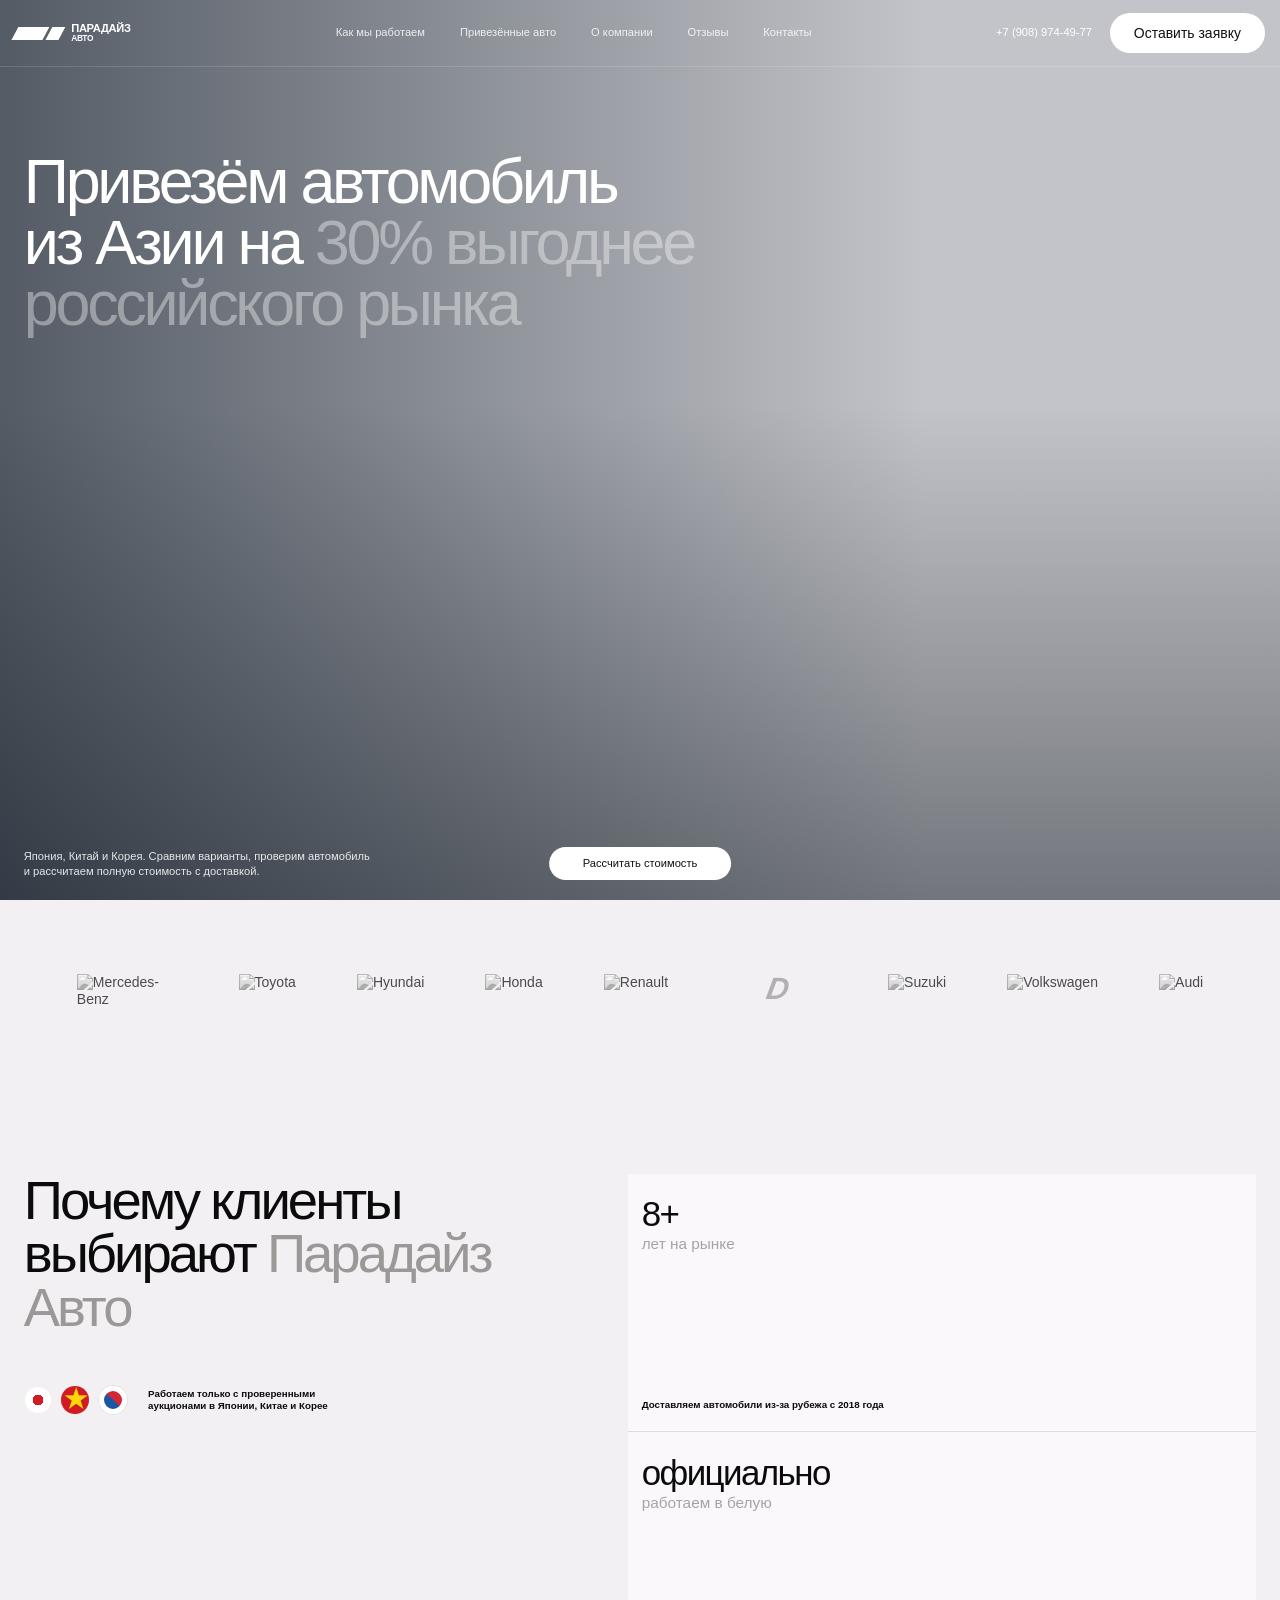
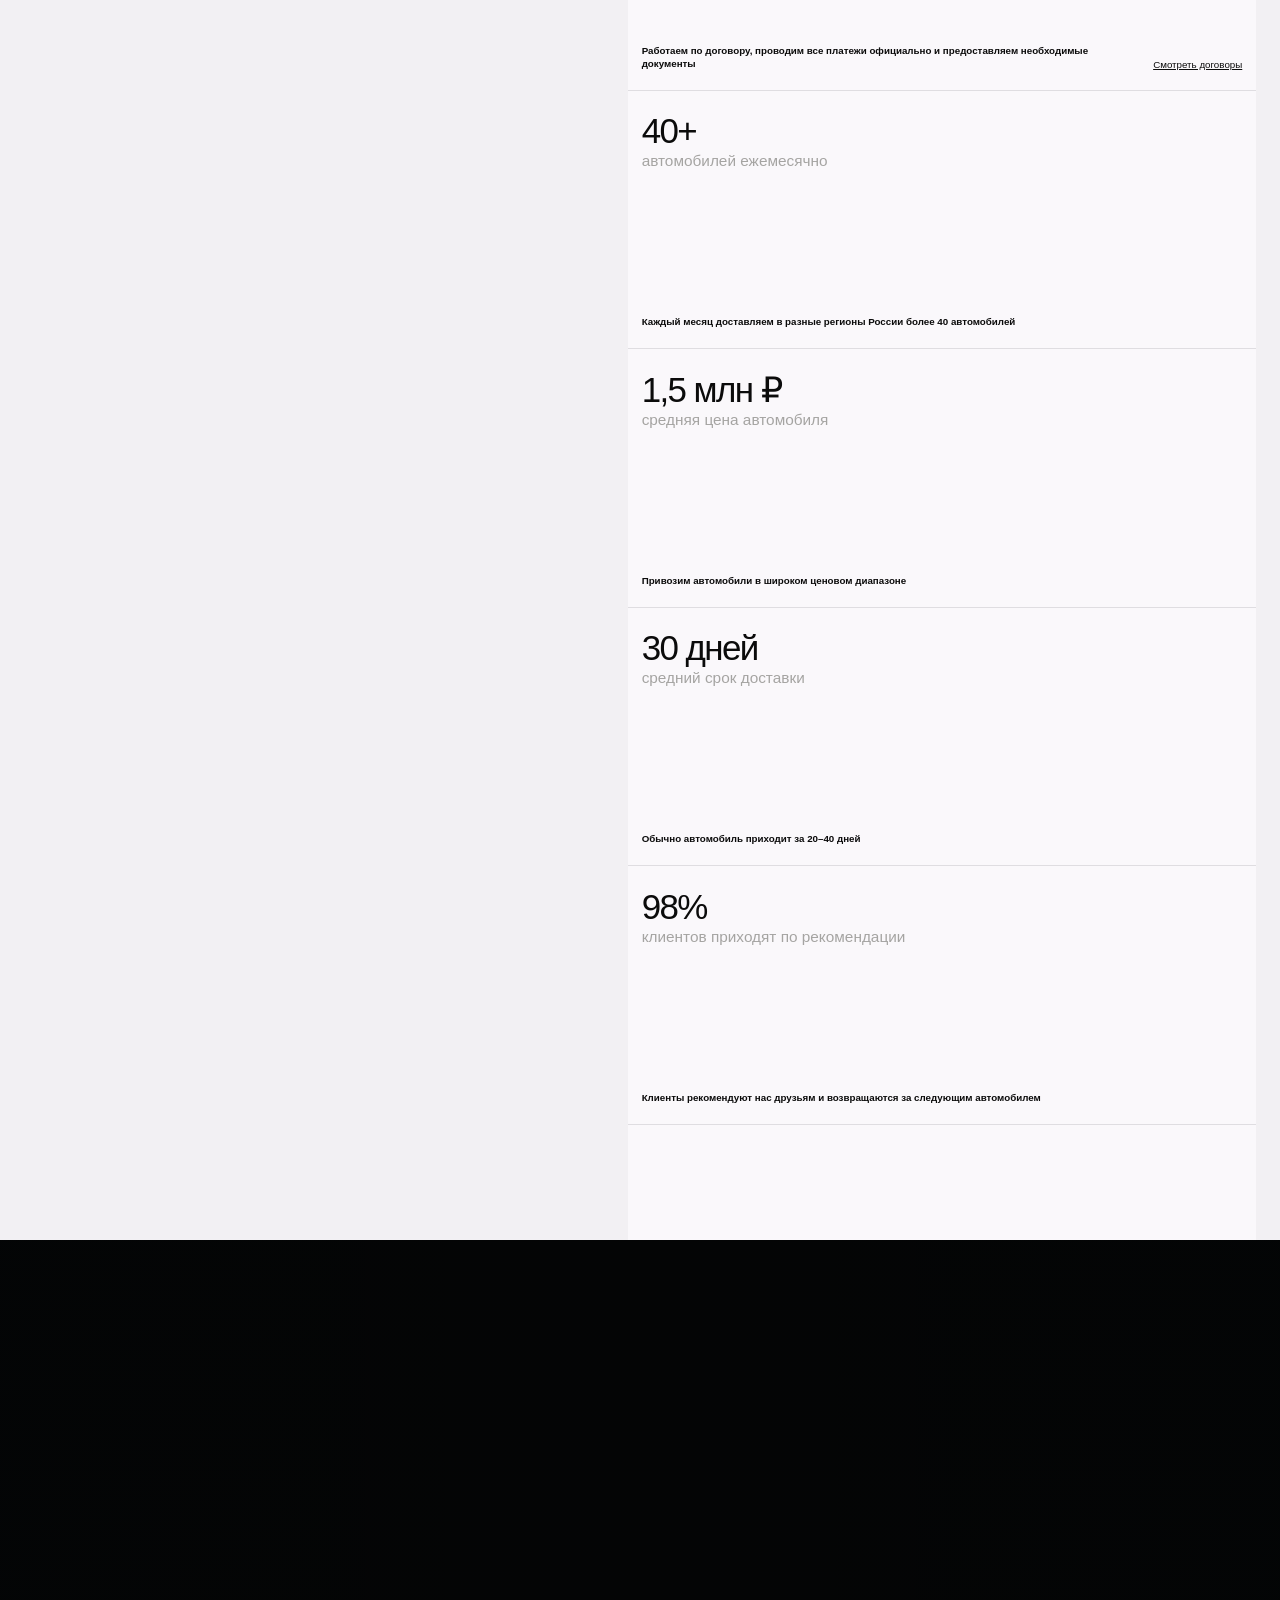
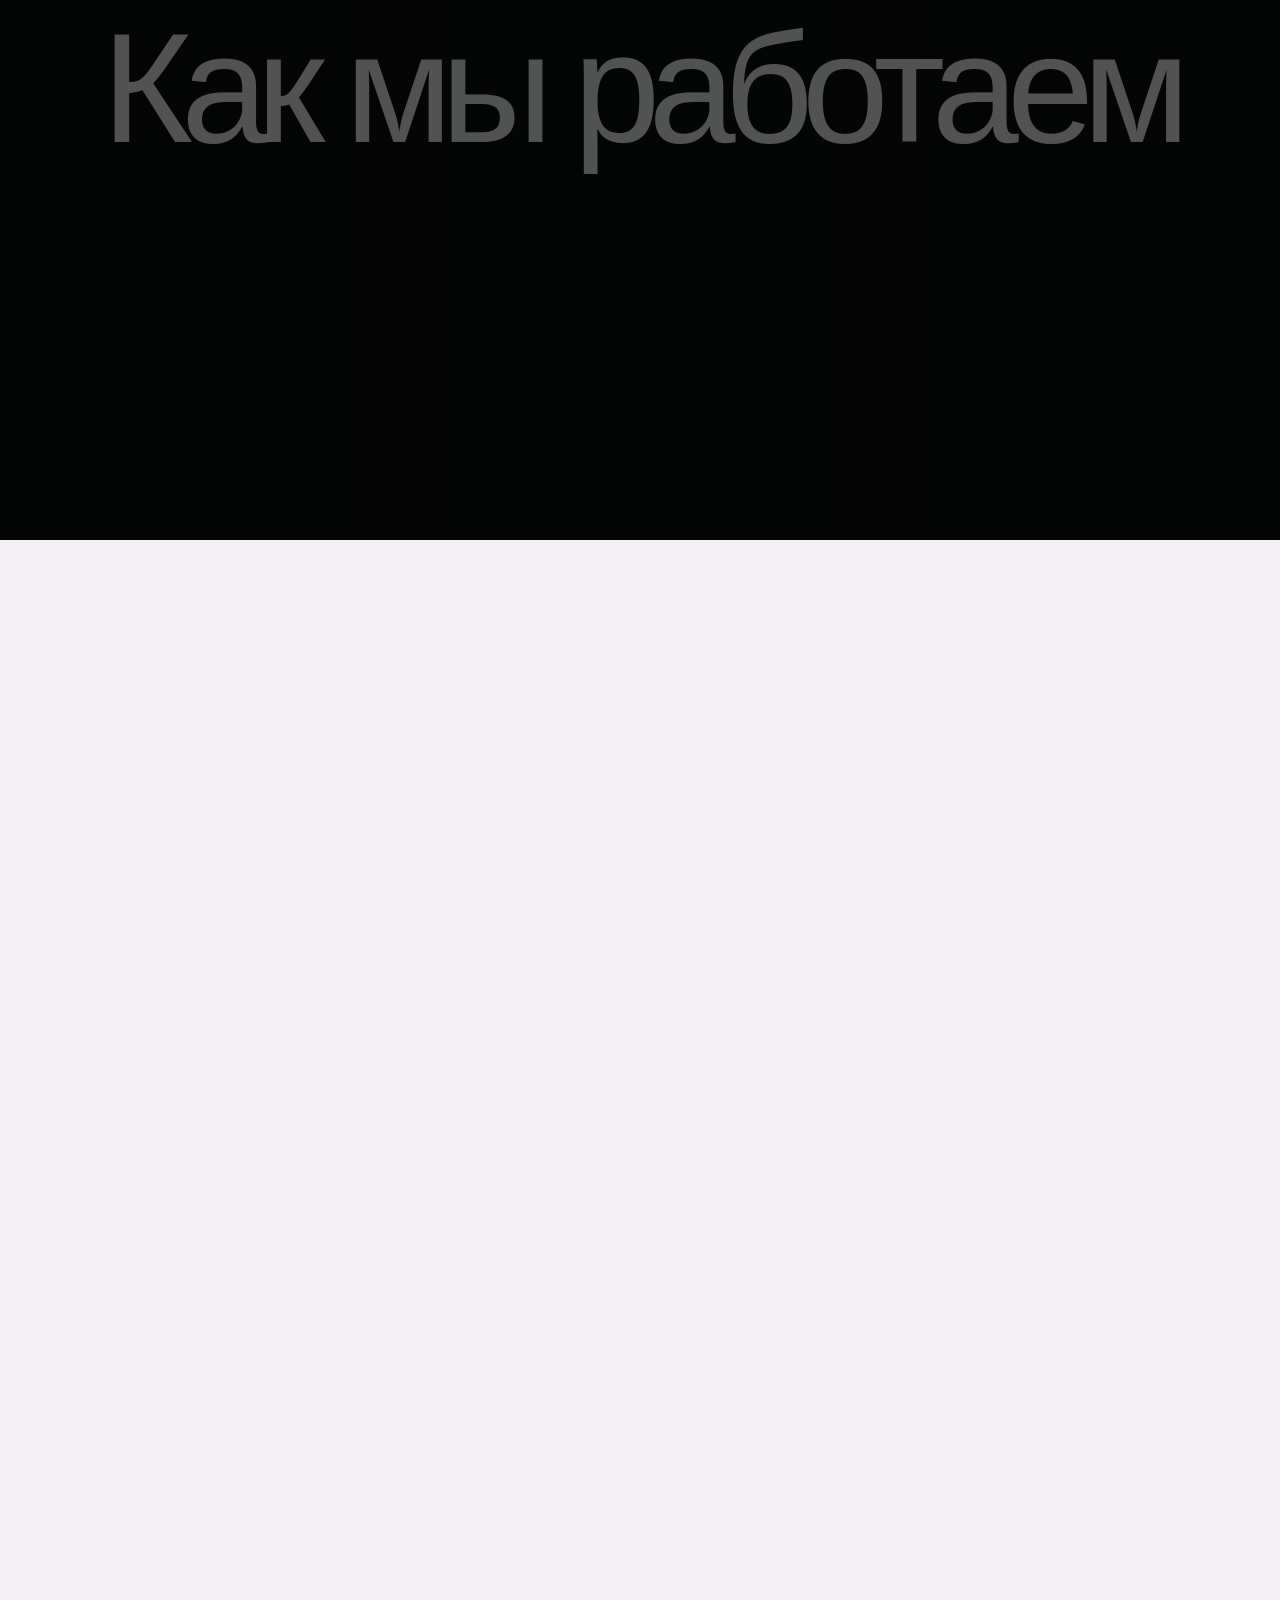
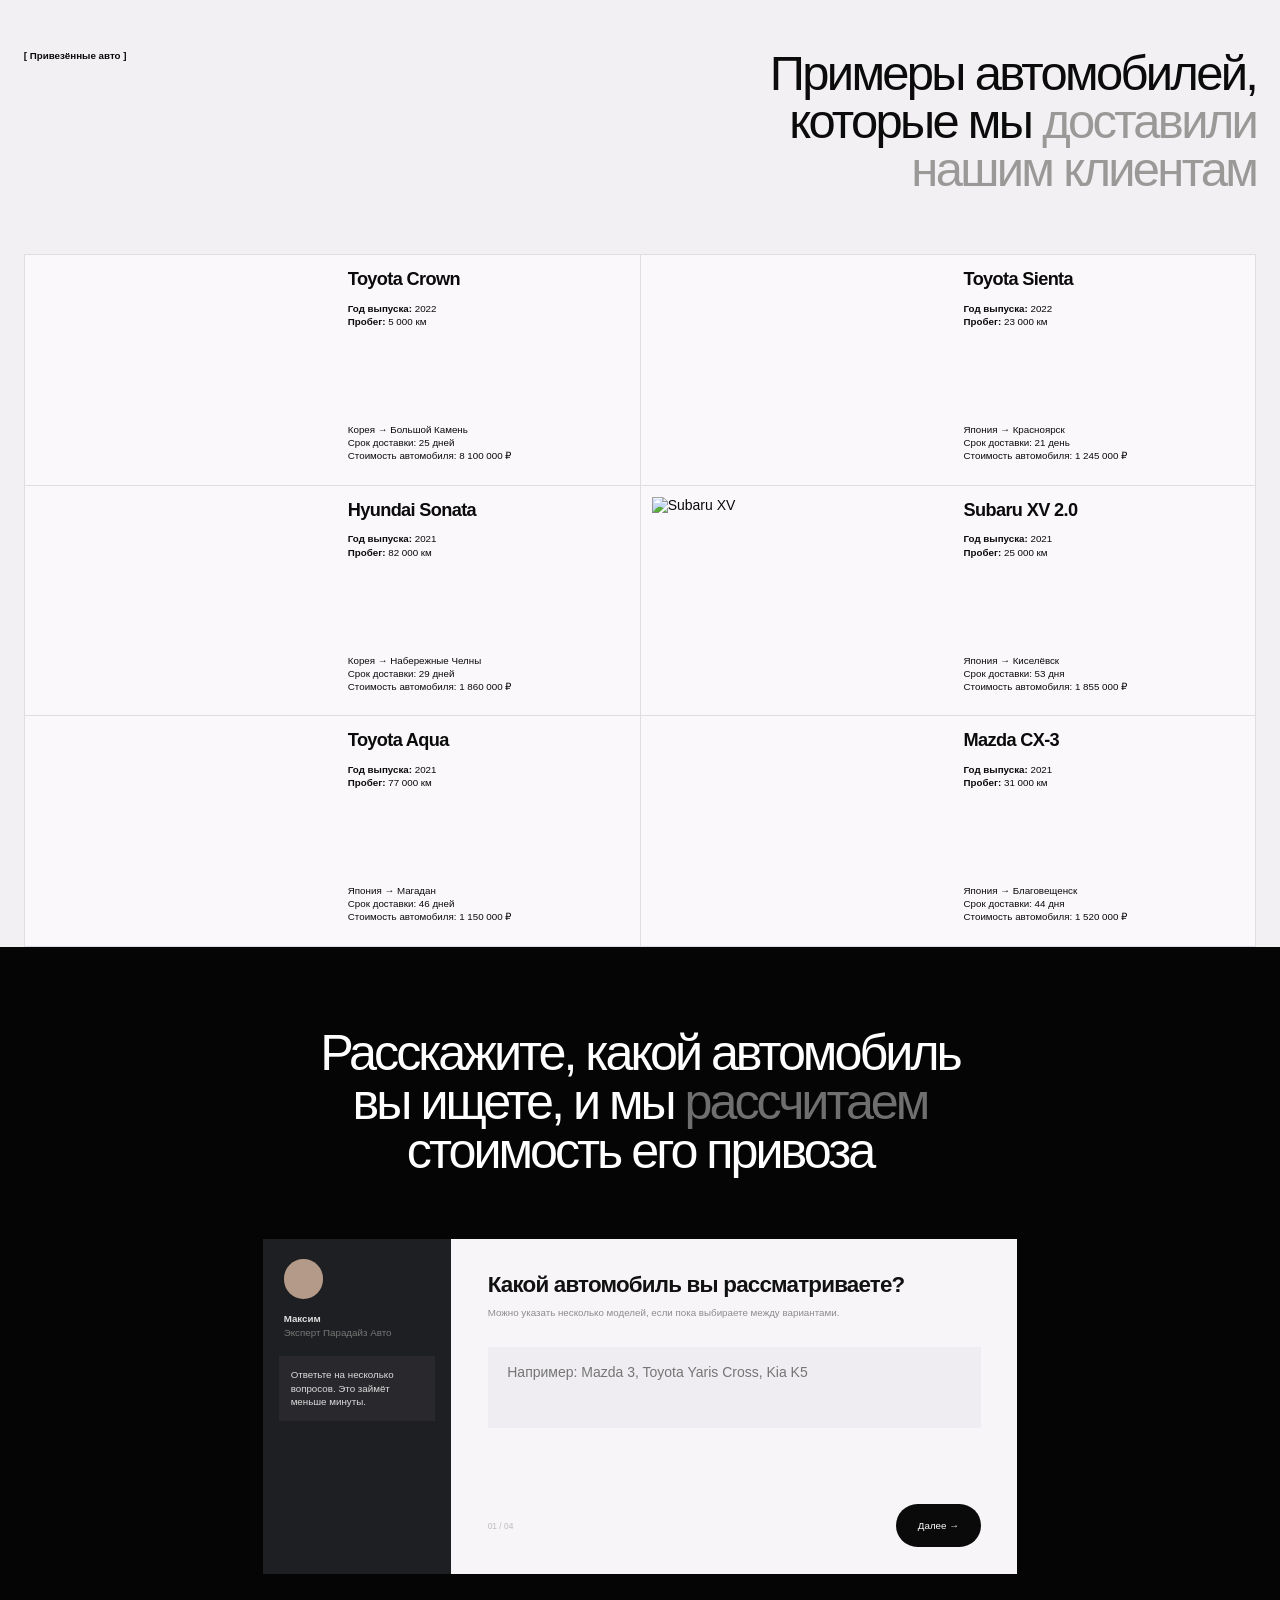
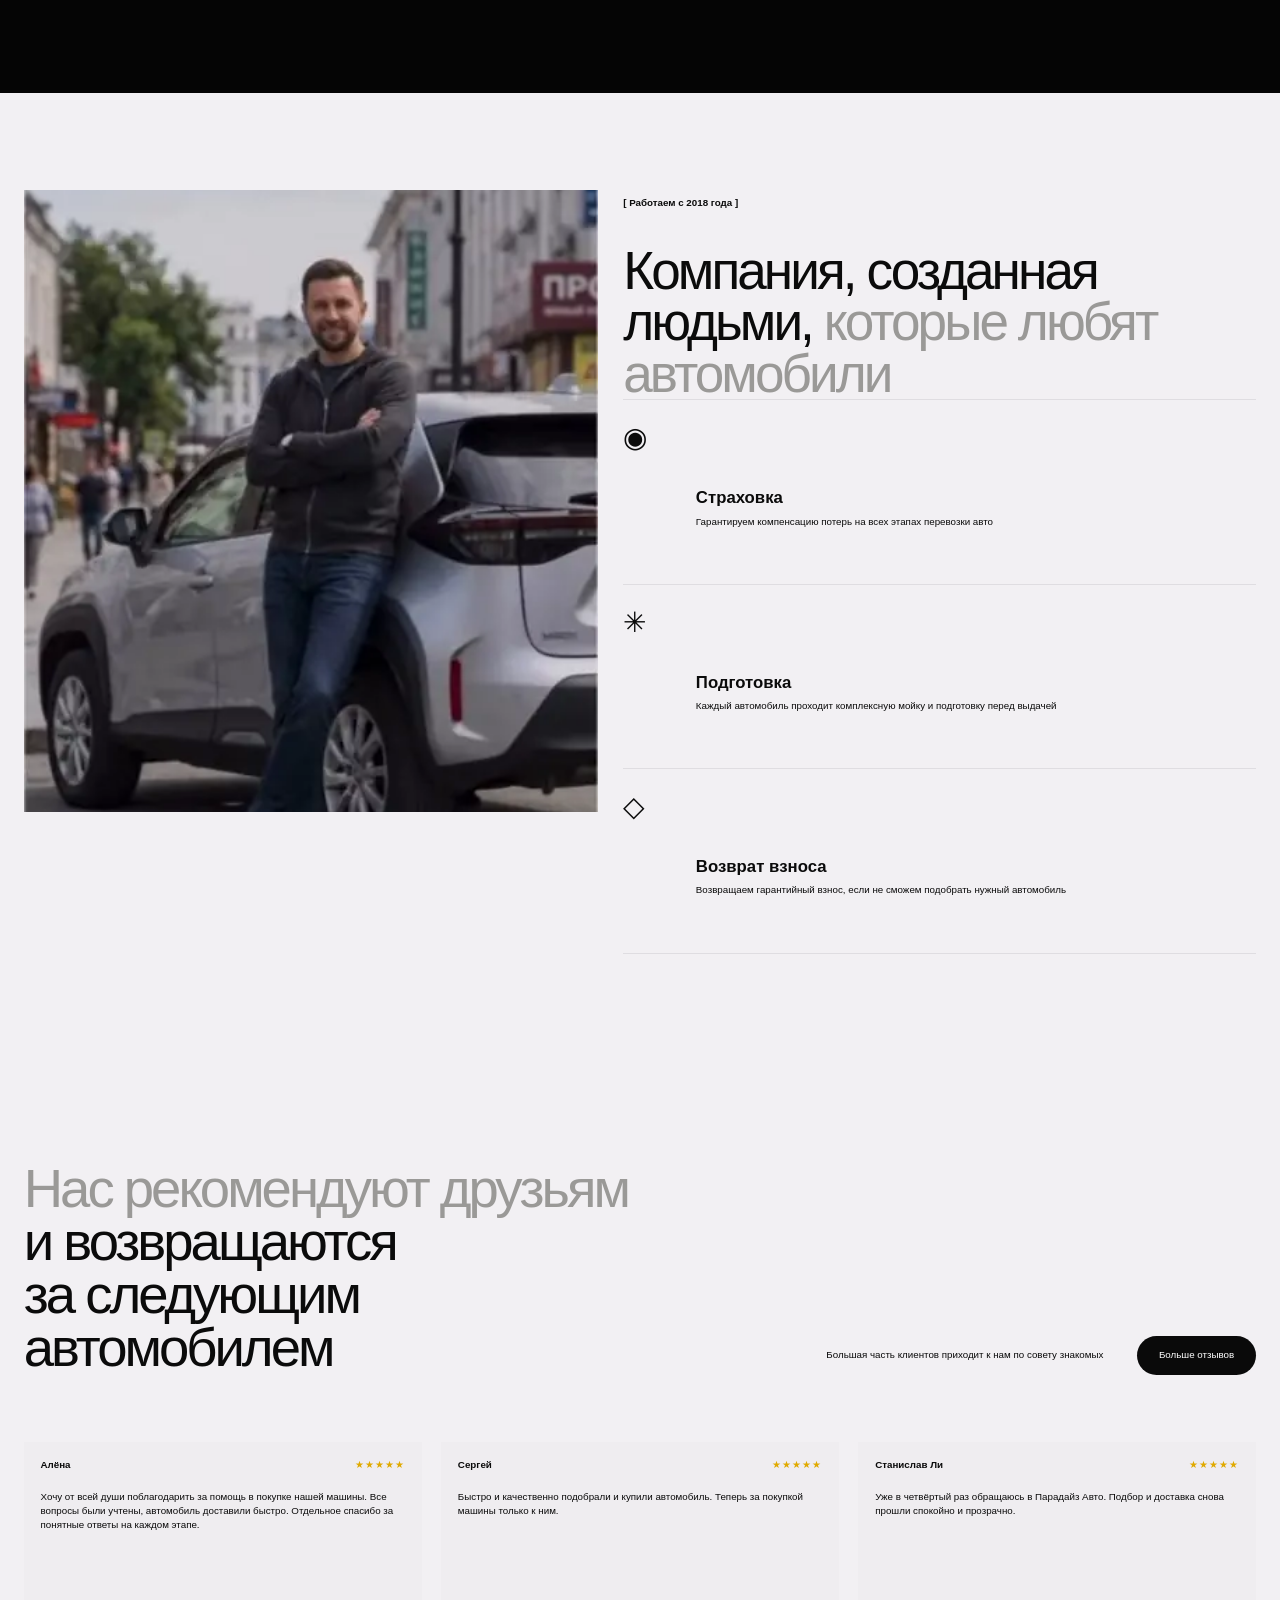
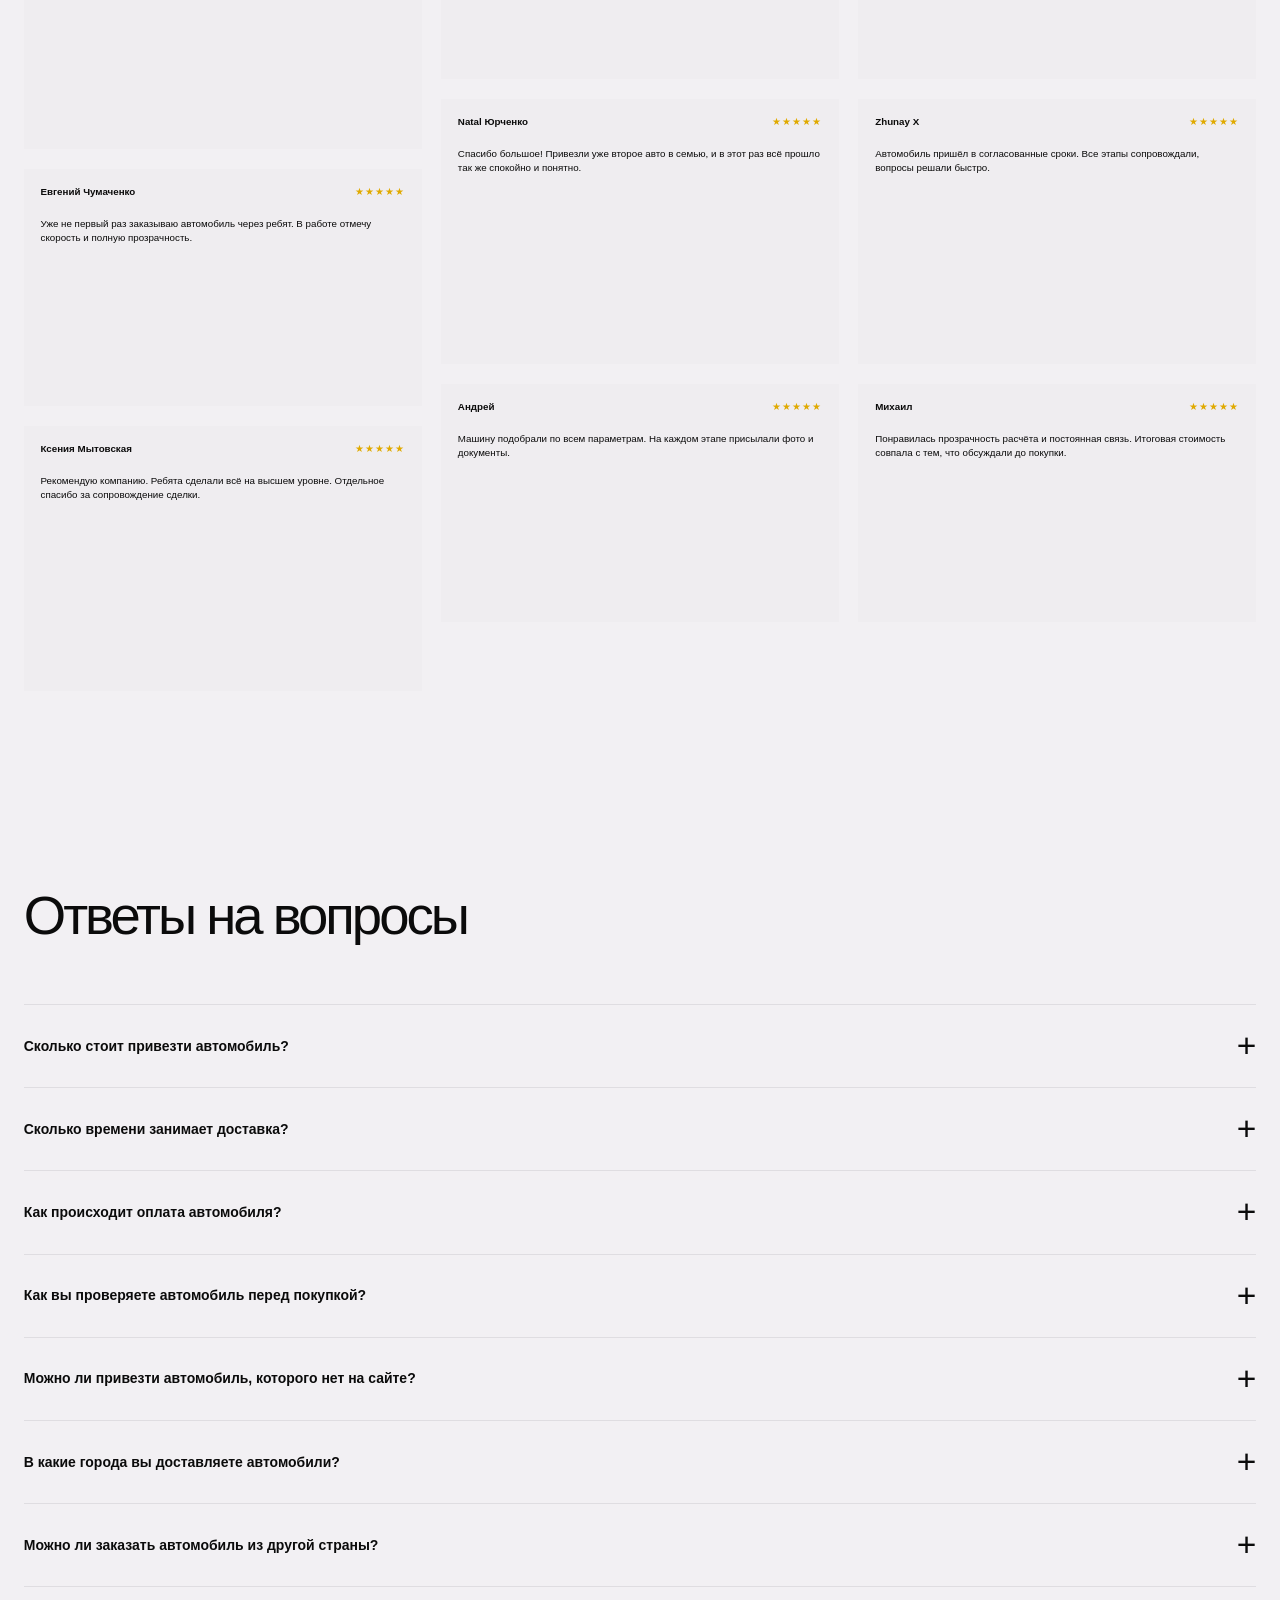
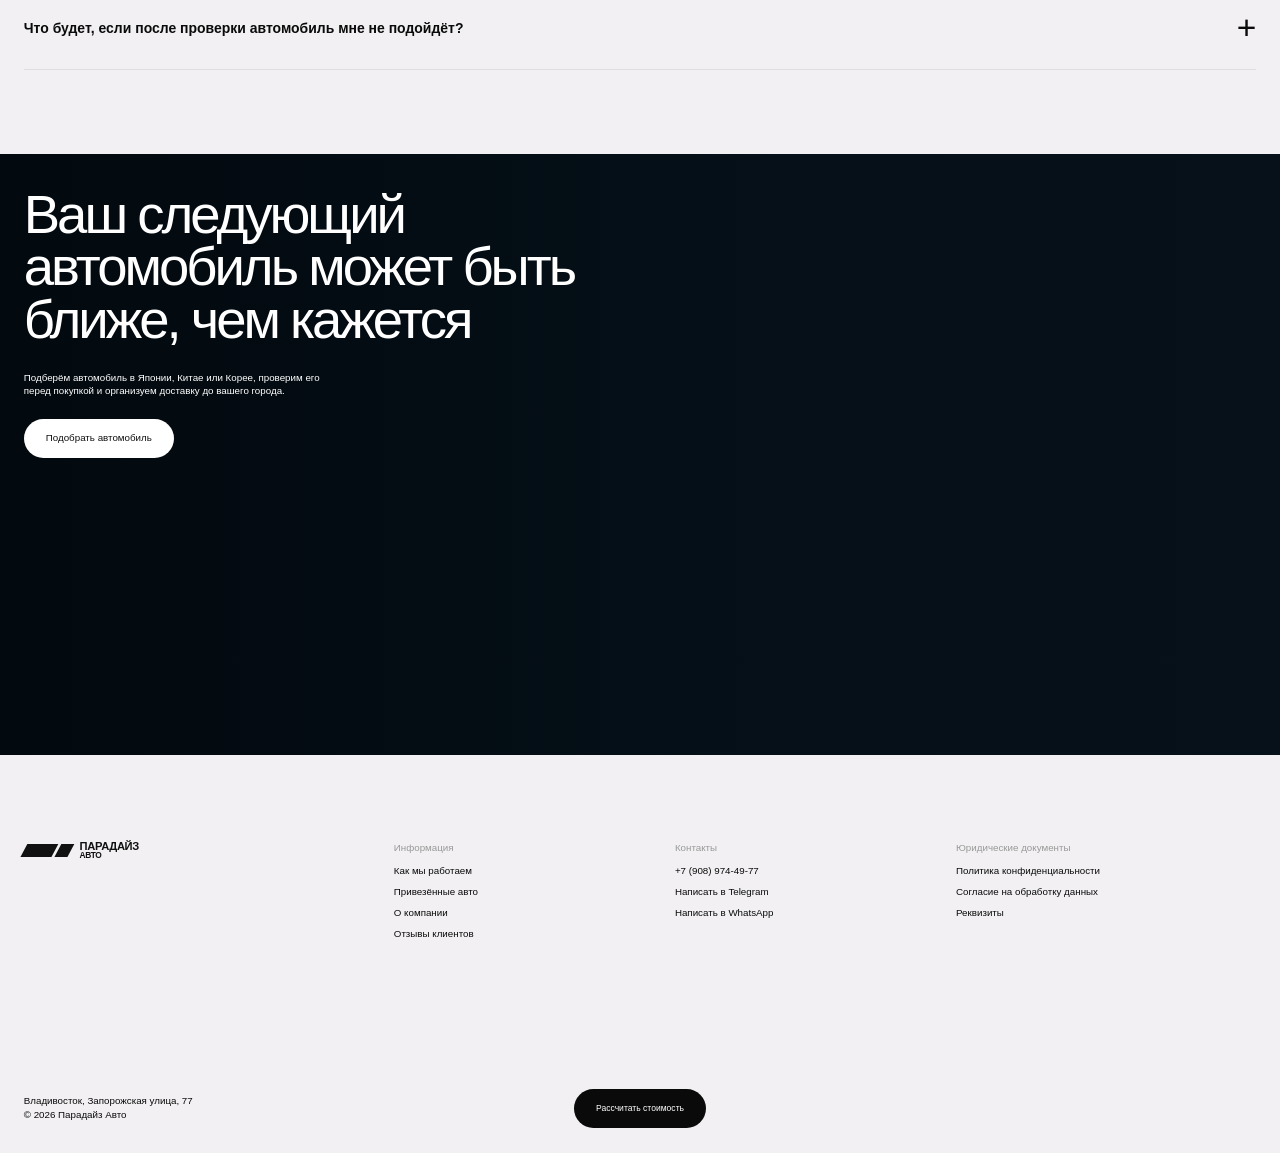
==== commit 0ed62bfc: "Use exact reference photos for delivered cars and about section" ====
--- a/index.html
+++ b/index.html
@@ -84,12 +84,12 @@
   <section class="cars" id="cars">
     <div class="section-heading"><span>[ Привезённые авто ]</span><h2>Примеры автомобилей,<br>которые мы <em>доставили<br>нашим клиентам</em></h2></div>
     <div class="cars-grid">
-      <article class="car"><img src="https://upload.wikimedia.org/wikipedia/commons/thumb/9/9f/Black_Toyota_Crown_Front.jpg/1280px-Black_Toyota_Crown_Front.jpg" alt="Toyota Crown"><div><h3>Toyota Crown</h3><p><b>Год выпуска:</b> 2022<br><b>Пробег:</b> 5 000 км</p><small>Корея → Большой Камень<br>Срок доставки: 25 дней<br>Стоимость автомобиля: 8 100 000 ₽</small></div></article>
-      <article class="car"><img src="https://www.storage.importautos.com.au/md/global/images/MXPL10G-1060876/680485_41054d41f1.jpg" alt="Toyota Sienta"><div><h3>Toyota Sienta</h3><p><b>Год выпуска:</b> 2022<br><b>Пробег:</b> 23 000 км</p><small>Япония → Красноярск<br>Срок доставки: 21 день<br>Стоимость автомобиля: 1 245 000 ₽</small></div></article>
-      <article class="car"><img src="https://storage.vancar.kr/Products/23300/23262_255362_1bd984d6d2.jpg" alt="Hyundai Sonata"><div><h3>Hyundai Sonata</h3><p><b>Год выпуска:</b> 2021<br><b>Пробег:</b> 82 000 км</p><small>Корея → Набережные Челны<br>Срок доставки: 29 дней<br>Стоимость автомобиля: 1 860 000 ₽</small></div></article>
+      <article class="car"><div class="car-photo car-photo-1" role="img" aria-label="Toyota Crown"></div><div><h3>Toyota Crown</h3><p><b>Год выпуска:</b> 2022<br><b>Пробег:</b> 5 000 км</p><small>Корея → Большой Камень<br>Срок доставки: 25 дней<br>Стоимость автомобиля: 8 100 000 ₽</small></div></article>
+      <article class="car"><div class="car-photo car-photo-2" role="img" aria-label="Toyota Sienta"></div><div><h3>Toyota Sienta</h3><p><b>Год выпуска:</b> 2022<br><b>Пробег:</b> 23 000 км</p><small>Япония → Красноярск<br>Срок доставки: 21 день<br>Стоимость автомобиля: 1 245 000 ₽</small></div></article>
+      <article class="car"><div class="car-photo car-photo-3" role="img" aria-label="Hyundai Sonata"></div><div><h3>Hyundai Sonata</h3><p><b>Год выпуска:</b> 2021<br><b>Пробег:</b> 82 000 км</p><small>Корея → Набережные Челны<br>Срок доставки: 29 дней<br>Стоимость автомобиля: 1 860 000 ₽</small></div></article>
       <article class="car"><img src="https://d2s8i866417m9.cloudfront.net/photo/46993292/photo/medium-b1639de7b8bc5e3f17525bde387fe6a5.jpg" alt="Subaru XV"><div><h3>Subaru XV 2.0</h3><p><b>Год выпуска:</b> 2021<br><b>Пробег:</b> 25 000 км</p><small>Япония → Киселёвск<br>Срок доставки: 53 дня<br>Стоимость автомобиля: 1 855 000 ₽</small></div></article>
-      <article class="car"><img src="https://d2j6dbq0eux0bg.cloudfront.net/images/85951253/5364865291.jpg" alt="Toyota Aqua"><div><h3>Toyota Aqua</h3><p><b>Год выпуска:</b> 2021<br><b>Пробег:</b> 77 000 км</p><small>Япония → Магадан<br>Срок доставки: 46 дней<br>Стоимость автомобиля: 1 150 000 ₽</small></div></article>
-      <article class="car"><img src="https://fastly-production.24c.in/hello-ar/dev/uploads/69ddc842b273cc036c3f3e6f/c6f4651e-3a46-41c0-b2bf-576f5396f7bf/slot/1C8A6979.JPG?auto=format&dpr=2&w=700" alt="Mazda CX-3"><div><h3>Mazda CX-3</h3><p><b>Год выпуска:</b> 2021<br><b>Пробег:</b> 31 000 км</p><small>Япония → Благовещенск<br>Срок доставки: 44 дня<br>Стоимость автомобиля: 1 520 000 ₽</small></div></article>
+      <article class="car"><div class="car-photo car-photo-4" role="img" aria-label="Toyota Aqua"></div><div><h3>Toyota Aqua</h3><p><b>Год выпуска:</b> 2021<br><b>Пробег:</b> 77 000 км</p><small>Япония → Магадан<br>Срок доставки: 46 дней<br>Стоимость автомобиля: 1 150 000 ₽</small></div></article>
+      <article class="car"><div class="car-photo car-photo-5" role="img" aria-label="Mazda CX-3"></div><div><h3>Mazda CX-3</h3><p><b>Год выпуска:</b> 2021<br><b>Пробег:</b> 31 000 км</p><small>Япония → Благовещенск<br>Срок доставки: 44 дня<br>Стоимость автомобиля: 1 520 000 ₽</small></div></article>
       
     </div>
   </section>
@@ -109,7 +109,7 @@
   </section>
 
   <section class="about" id="about">
-    <div class="about-photo"><img src="https://images.pexels.com/photos/9878896/pexels-photo-9878896.jpeg?cs=srgb&fm=jpg&w=1400" alt="Специалист рядом с автомобилем"></div>
+    <div class="about-photo"><img src="assets/about-ref.webp" alt="Специалист рядом с автомобилем"></div>
     <div class="about-copy"><span class="eyebrow">[ Работаем с 2018 года ]</span><h2>Компания, созданная<br>людьми, <em>которые любят<br>автомобили</em></h2>
       <div class="about-points">
         <article><span>◉</span><div><h3>Страховка</h3><p>Гарантируем компенсацию потерь на всех этапах перевозки авто</p></div></article>
--- a/styles.css
+++ b/styles.css
@@ -157,3 +157,64 @@
   .stat{height:min(18.6vw,34.3vh)}
   .car{height:min(18.6vw,34vh)}
 }
+
+
+/* 2026-09-24 reference pass: normalize desktop to the 916x512 source recording */
+@media (min-width:901px){
+  :root{--u:min(0.1091703vw,0.1953125vh)}
+  .header{height:calc(48*var(--u));padding:0 calc(11*var(--u));grid-template-columns:calc(145*var(--u)) minmax(0,1fr) calc(240*var(--u))}
+  .logo{gap:calc(6*var(--u))}.logo-symbol{gap:calc(2*var(--u))}.logo-symbol i{width:calc(22*var(--u));height:calc(9*var(--u))}.logo-symbol i:last-child{width:calc(10*var(--u))}
+  .logo-copy{font-size:calc(8*var(--u));line-height:.78}.logo-copy small{font-size:calc(6*var(--u))}
+  .nav{gap:calc(25*var(--u));font-size:calc(8*var(--u))}.header-right{gap:calc(13*var(--u))}.header-phone{font-size:calc(8*var(--u))}
+  .pill-small{min-height:calc(29*var(--u));padding:0 calc(17*var(--u));font-size:calc(10*var(--u))}
+  .hero-content{padding:calc(108*var(--u)) calc(17*var(--u)) calc(12*var(--u))}
+  .hero h1{font-size:calc(45*var(--u));line-height:.97;max-width:calc(820*var(--u));letter-spacing:-.052em}
+  .hero-note{left:calc(17*var(--u));bottom:calc(15*var(--u));font-size:calc(8*var(--u));line-height:1.35}
+  .hero-cta{bottom:calc(14*var(--u));min-height:calc(24*var(--u));padding:0 calc(24*var(--u));font-size:calc(8*var(--u))}
+  .logos{height:calc(128*var(--u));padding:0 calc(55*var(--u));gap:calc(34*var(--u))}
+  .logos img{height:calc(22*var(--u));max-width:calc(72*var(--u))}.daihatsu-mark{width:calc(70*var(--u));font-size:calc(22*var(--u))}
+  .benefits{min-height:calc(1260*var(--u));padding:calc(68*var(--u)) calc(17*var(--u)) 0}
+  .benefits-left{top:calc(140*var(--u));height:calc(420*var(--u));padding-right:calc(38*var(--u))}
+  .benefits h2{font-size:calc(39*var(--u));line-height:.98}
+  .countries{gap:calc(7*var(--u));margin-top:calc(37*var(--u))}.countries p{font-size:calc(7*var(--u));margin-left:calc(8*var(--u))}
+  .country-flag{width:calc(20*var(--u));height:calc(20*var(--u));font-size:calc(8*var(--u))}.flag-cn{font-size:calc(7*var(--u))}
+  .stat{height:calc(185*var(--u));padding:calc(14*var(--u)) calc(10*var(--u))}
+  .stat b{font-size:calc(25*var(--u))}.stat span{font-size:calc(11*var(--u))}.stat p{font-size:calc(7*var(--u));max-width:calc(350*var(--u))}.stat a{font-size:calc(7*var(--u))}
+  .process{height:390vh}.process-image{background-image:url('https://images.pexels.com/photos/7588557/pexels-photo-7588557.jpeg?cs=srgb&fm=jpg&w=2200')!important;background-size:cover!important;background-position:center 50%!important;filter:brightness(.52) saturate(.62)}
+  .process-image:after{display:none!important}.process-dark{background:linear-gradient(90deg,rgba(2,4,7,.24),rgba(2,4,7,.04) 50%,rgba(2,4,7,.24))!important}
+  .process h2{font-size:calc(112*var(--u));top:50%;color:rgba(255,255,255,.9)}
+  .step{width:calc(176*var(--u));height:calc(220*var(--u));min-height:0;padding:calc(13*var(--u)) calc(12*var(--u))}
+  .step-icon{font-size:calc(10*var(--u))}.step small{left:calc(12*var(--u));bottom:39%;font-size:calc(6*var(--u))}
+  .step h3{left:calc(12*var(--u));right:calc(12*var(--u));bottom:22%;font-size:calc(17*var(--u));line-height:1}
+  .step p{left:calc(12*var(--u));right:calc(12*var(--u));bottom:7%;font-size:calc(7*var(--u));line-height:1.28}
+  .cars{padding:calc(72*var(--u)) calc(17*var(--u)) 0}
+  .section-heading{margin-bottom:calc(43*var(--u));gap:calc(46*var(--u))}.section-heading>span,.eyebrow{font-size:calc(7*var(--u))}.section-heading h2{font-size:calc(35*var(--u));line-height:.98}
+  .car{height:calc(165*var(--u));padding:calc(8*var(--u));gap:calc(10*var(--u));grid-template-columns:1.03fr .97fr}
+  .car h3{margin:calc(2*var(--u)) 0 calc(8*var(--u));font-size:calc(13*var(--u))}
+  .car p,.car small{font-size:calc(7*var(--u));line-height:1.34}.car small{bottom:calc(8*var(--u))}
+  .calculator{padding:calc(58*var(--u)) calc(17*var(--u)) calc(85*var(--u))}
+  .calculator>h2{font-size:calc(36*var(--u));line-height:.98;max-width:calc(720*var(--u));margin-bottom:calc(45*var(--u))}
+  .calc-card{width:calc(540*var(--u));min-height:calc(240*var(--u));grid-template-columns:25% 75%}
+  .manager{padding:calc(15*var(--u))}.manager-avatar{width:calc(28*var(--u));height:calc(28*var(--u));margin-bottom:calc(10*var(--u))}
+  .manager b,.manager small{font-size:calc(7*var(--u))}.manager p{font-size:calc(7*var(--u));padding:calc(9*var(--u)) calc(8*var(--u));margin:calc(12*var(--u)) calc(-3*var(--u)) 0}
+  .quiz{padding:calc(24*var(--u)) calc(26*var(--u)) calc(58*var(--u))}.quiz h3{font-size:calc(16*var(--u));margin-bottom:calc(6*var(--u))}.quiz p{font-size:calc(7*var(--u));margin-bottom:calc(20*var(--u))}
+  .quiz textarea,.quiz input{padding:calc(12*var(--u)) calc(14*var(--u))}.quiz textarea{height:calc(58*var(--u))}
+  .quiz-nav{left:calc(26*var(--u));right:calc(26*var(--u));bottom:calc(19*var(--u))}.quiz-nav>span{font-size:calc(6*var(--u))}.quiz-nav .back{width:calc(31*var(--u));height:calc(31*var(--u))}.quiz-nav .next{min-height:calc(31*var(--u));font-size:calc(7*var(--u))}
+  .about{grid-template-columns:calc(411*var(--u)) 1fr;gap:calc(18*var(--u));padding:calc(70*var(--u)) calc(17*var(--u)) calc(78*var(--u))}
+  .about-photo{min-height:calc(445*var(--u));height:calc(445*var(--u))}.about-photo img{object-position:center 50%}
+  .about h2{font-size:calc(38*var(--u));margin-top:calc(26*var(--u))}
+  .about-points article{min-height:calc(132*var(--u));grid-template-columns:calc(42*var(--u)) 1fr;gap:calc(10*var(--u));padding:calc(15*var(--u)) 0}
+  .about-points article>span{font-size:calc(20*var(--u))}.about-points h3{font-size:calc(12*var(--u));margin:calc(48*var(--u)) 0 calc(5*var(--u))}.about-points p{font-size:calc(7*var(--u))}
+  .reviews{padding:calc(72*var(--u)) calc(17*var(--u))}.reviews h2{font-size:calc(39*var(--u))}
+  .reviews-top{gap:calc(60*var(--u));margin-bottom:calc(48*var(--u))}.reviews-top>div{gap:calc(24*var(--u))}.reviews-top>div p{font-size:calc(7*var(--u));max-width:calc(250*var(--u))}.reviews-top .pill{font-size:calc(7*var(--u));min-height:calc(28*var(--u))}
+  .review-wall{column-gap:calc(14*var(--u))}.review{margin-bottom:calc(14*var(--u));padding:calc(12*var(--u));min-height:calc(170*var(--u))}.review.tall{min-height:calc(220*var(--u))}.review.mid{min-height:calc(190*var(--u))}
+  .review header{font-size:calc(7*var(--u))}.review p{font-size:calc(7*var(--u));margin:calc(14*var(--u)) 0}.review-photo{height:calc(58*var(--u))}
+  .faq{padding:calc(70*var(--u)) calc(17*var(--u)) calc(60*var(--u))}.faq h2{font-size:calc(39*var(--u));margin-bottom:calc(44*var(--u))}
+  summary{padding:calc(15*var(--u)) 0;font-size:calc(10*var(--u))}summary:after{font-size:calc(24*var(--u))}
+  details p{font-size:calc(7*var(--u));max-width:calc(650*var(--u));margin:calc(-4*var(--u)) 0 calc(15*var(--u))}
+  .final{height:calc(430*var(--u));min-height:0}.final-copy{padding:calc(25*var(--u)) calc(17*var(--u))}
+  .final-copy h2{font-size:calc(39*var(--u));line-height:.96;max-width:calc(500*var(--u));margin-bottom:calc(18*var(--u))}
+  .final-copy p{font-size:calc(7*var(--u))}.final-copy>.pill{margin-top:calc(8*var(--u));min-height:calc(28*var(--u));font-size:calc(7*var(--u))}
+  .final-image{background-size:72% auto;background-position:94% 72%}
+  footer{min-height:calc(285*var(--u));padding:calc(62*var(--u)) calc(17*var(--u)) calc(22*var(--u));gap:calc(42*var(--u));font-size:calc(7*var(--u))}
+}
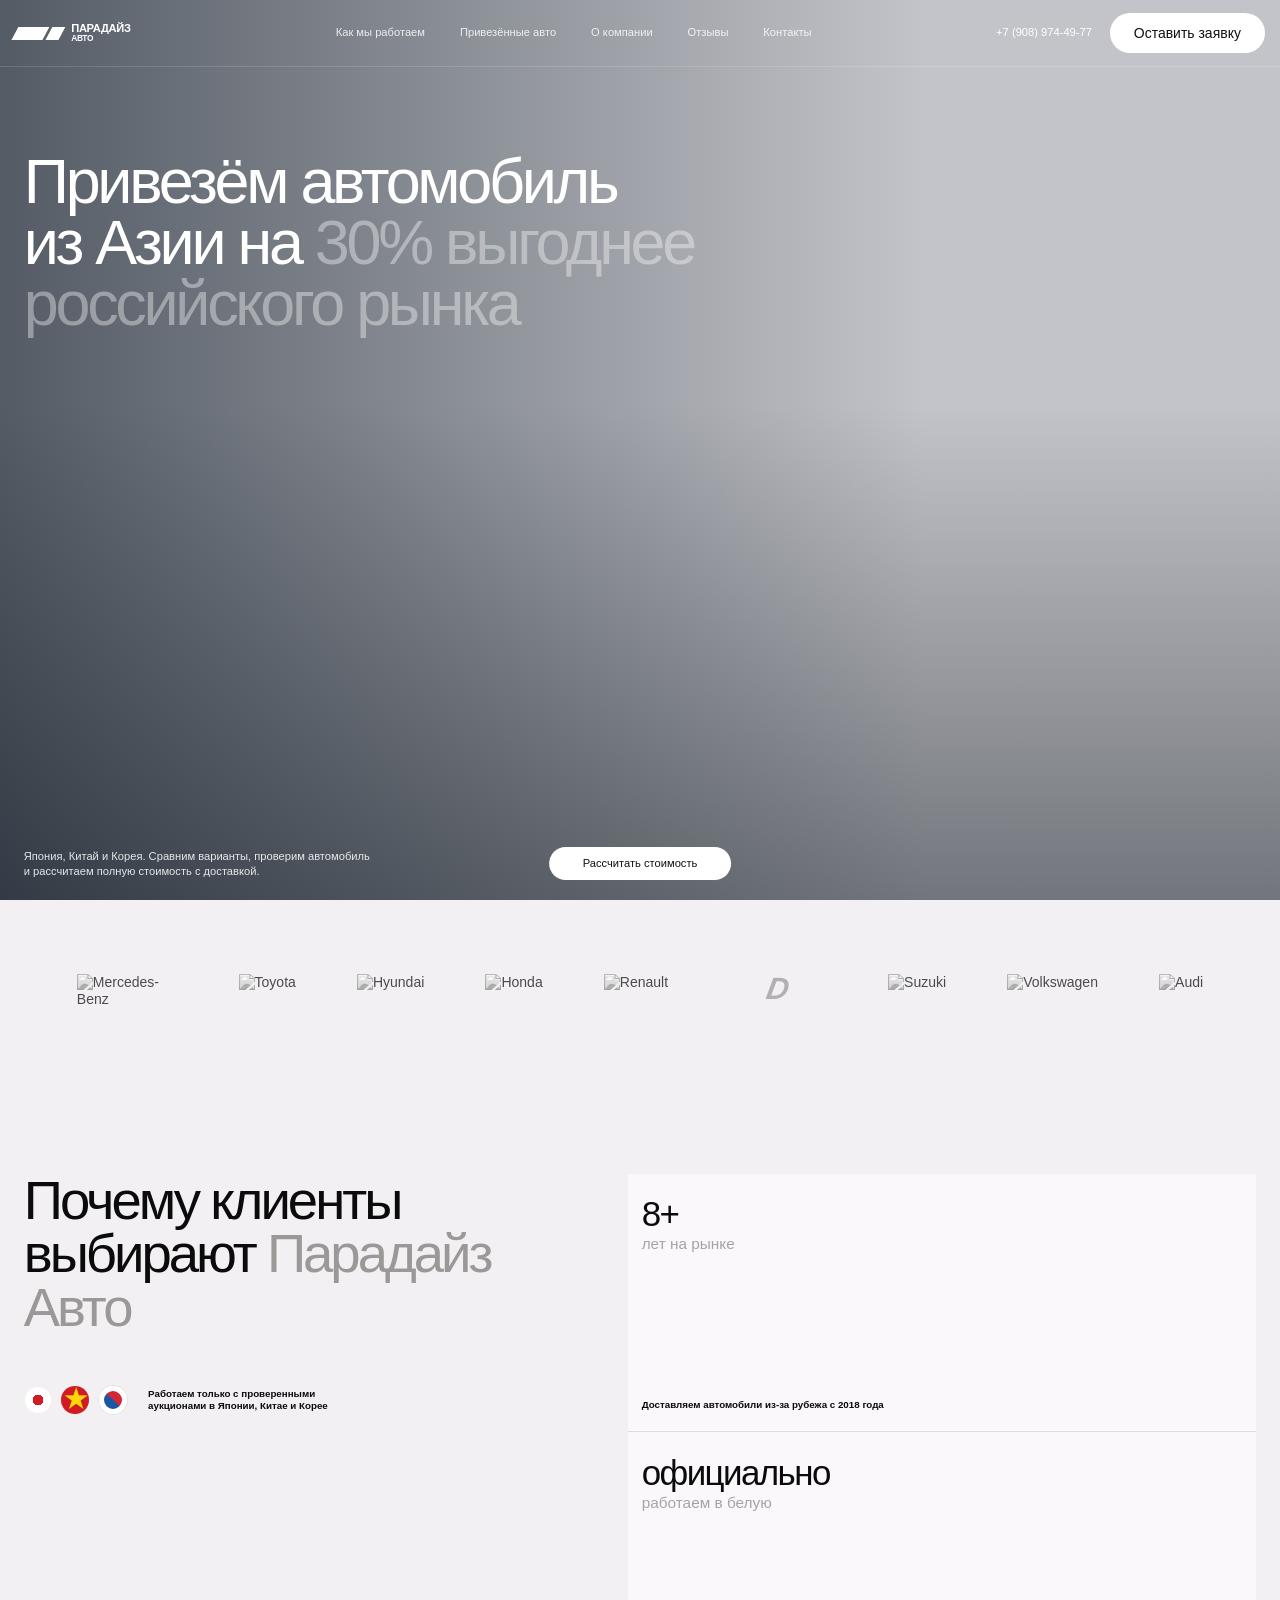
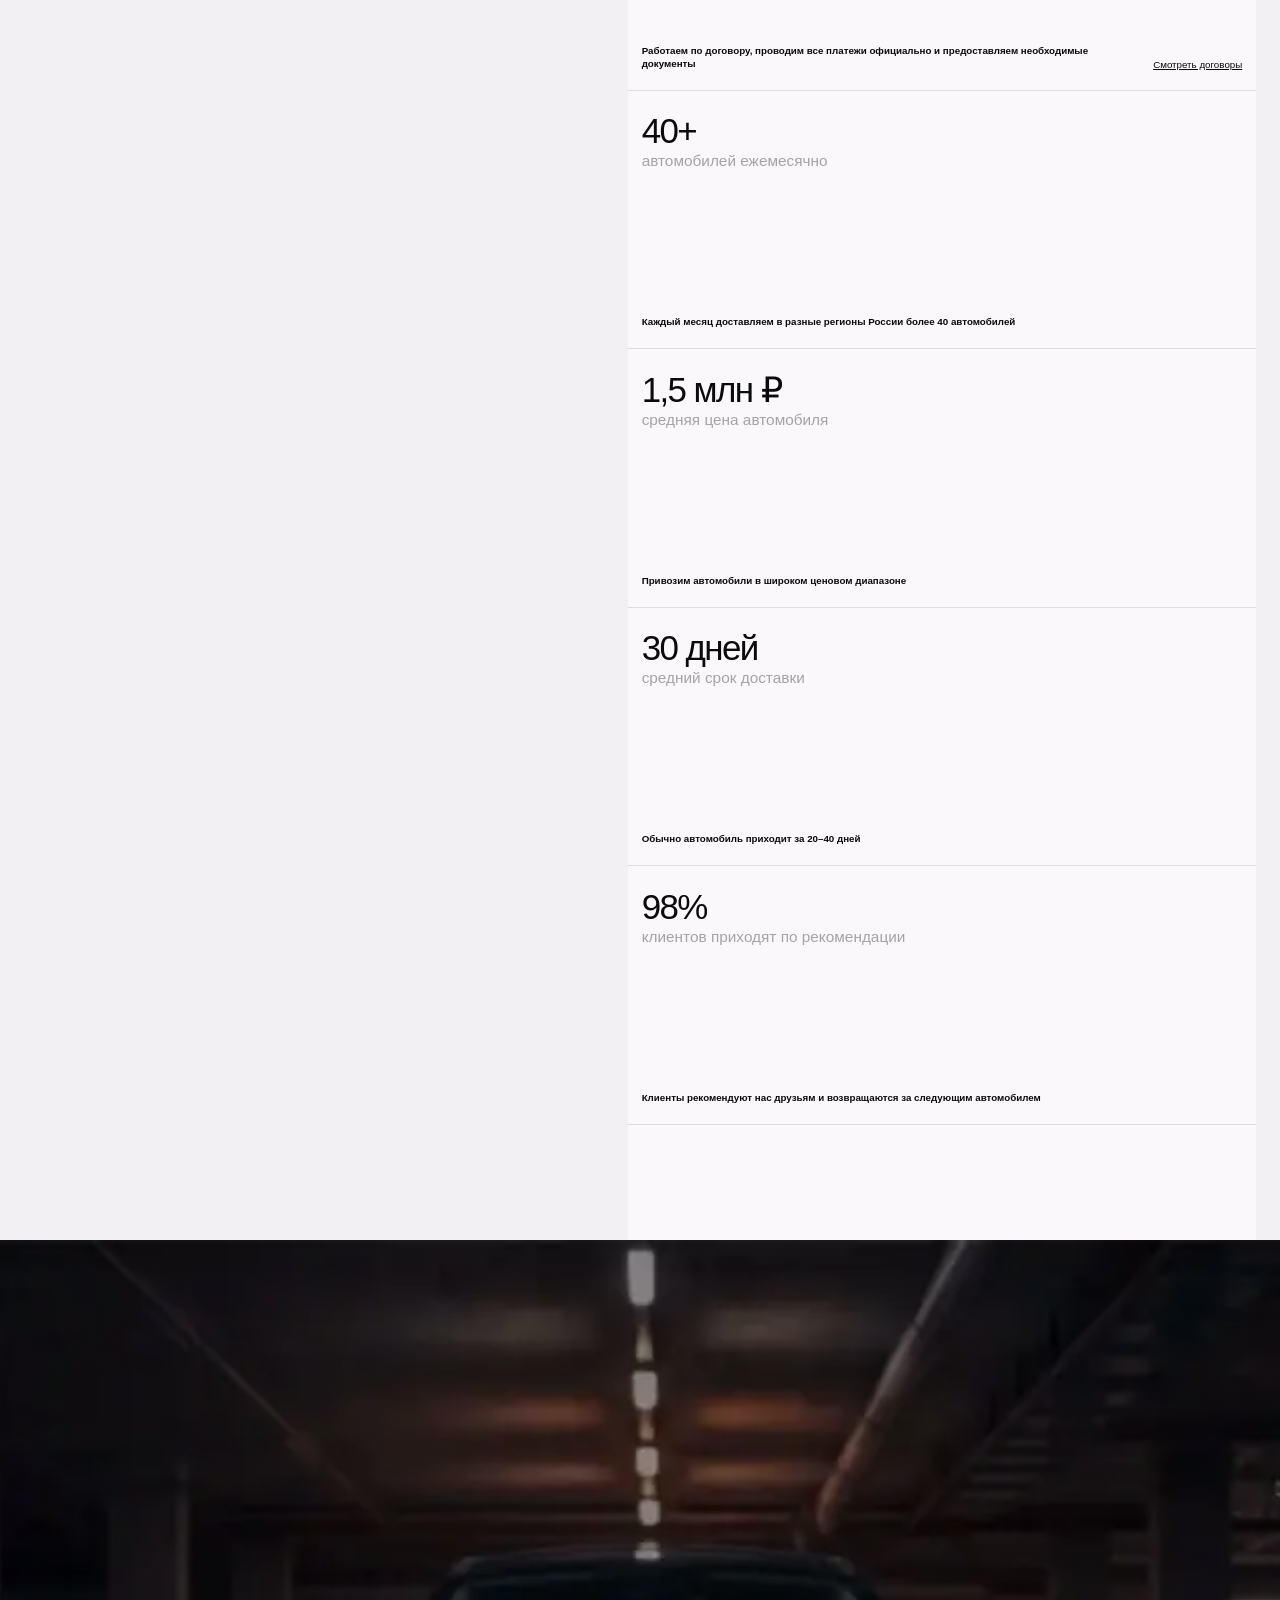
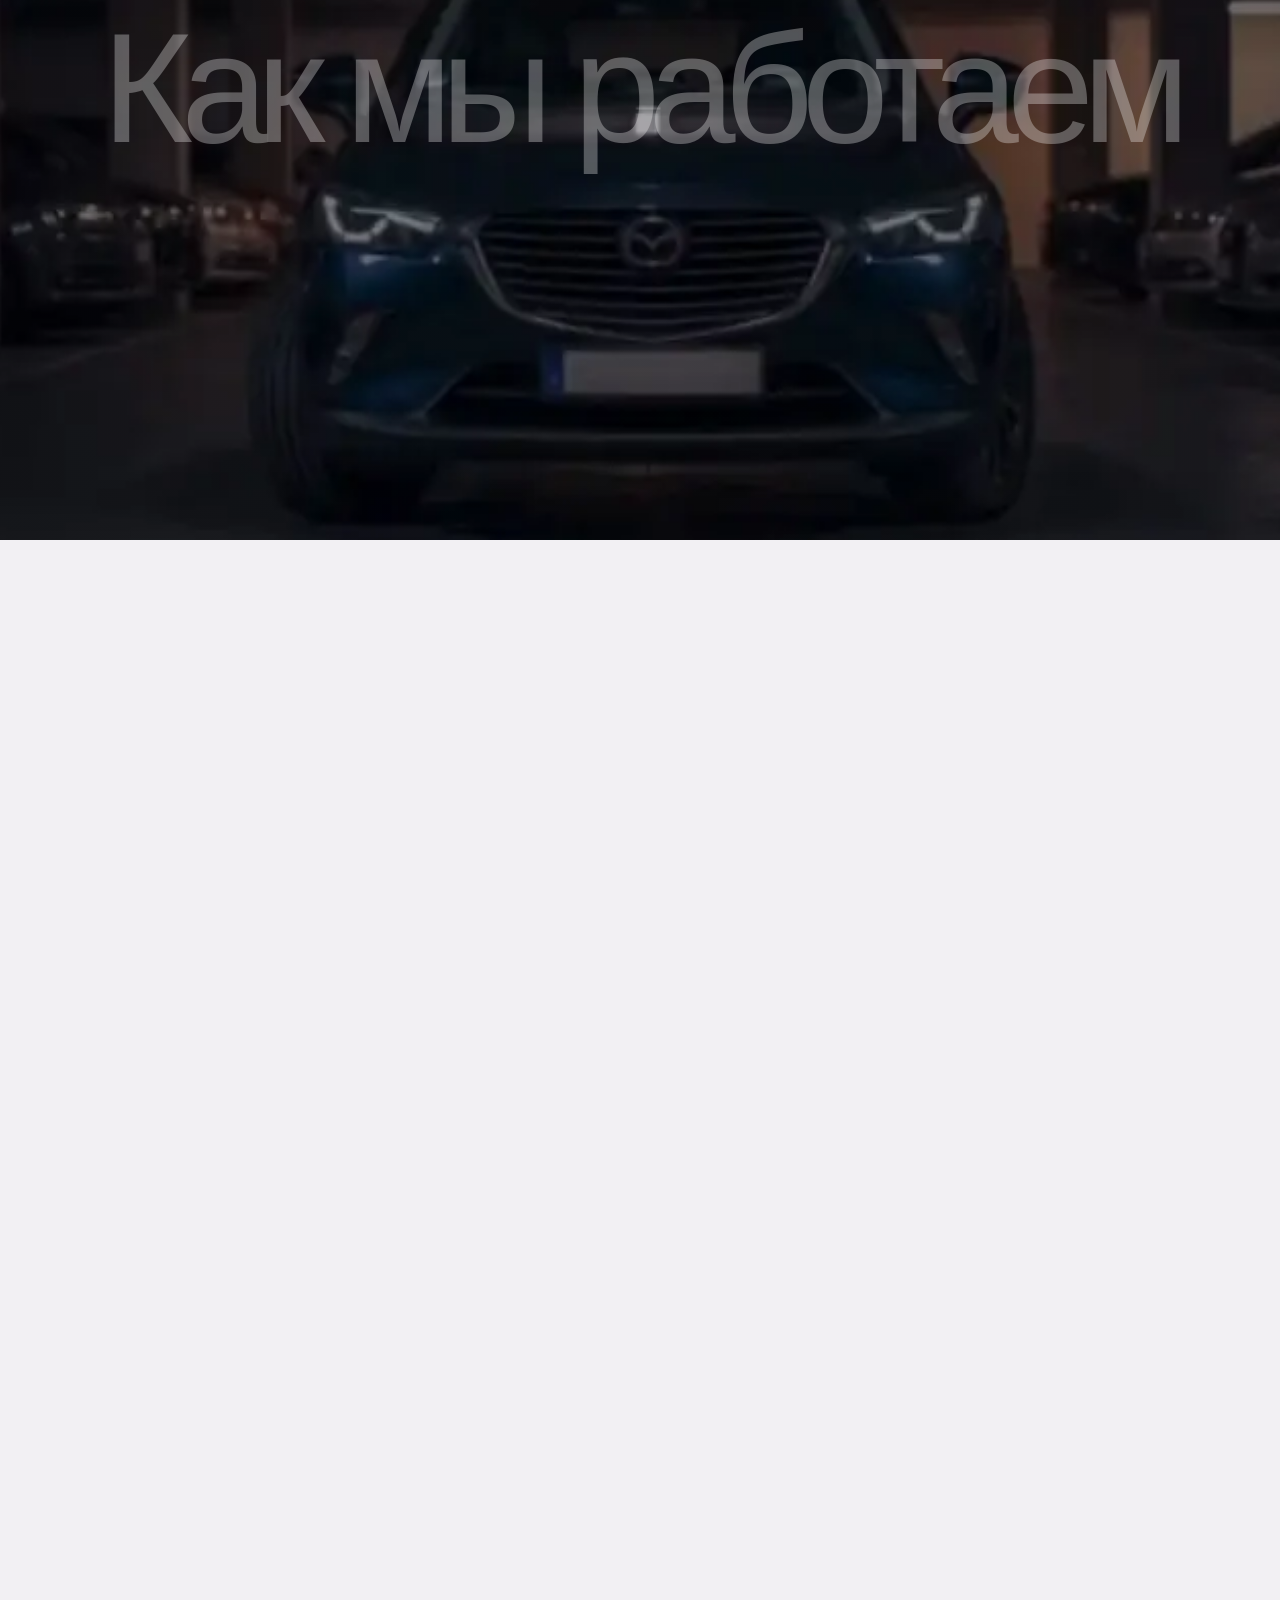
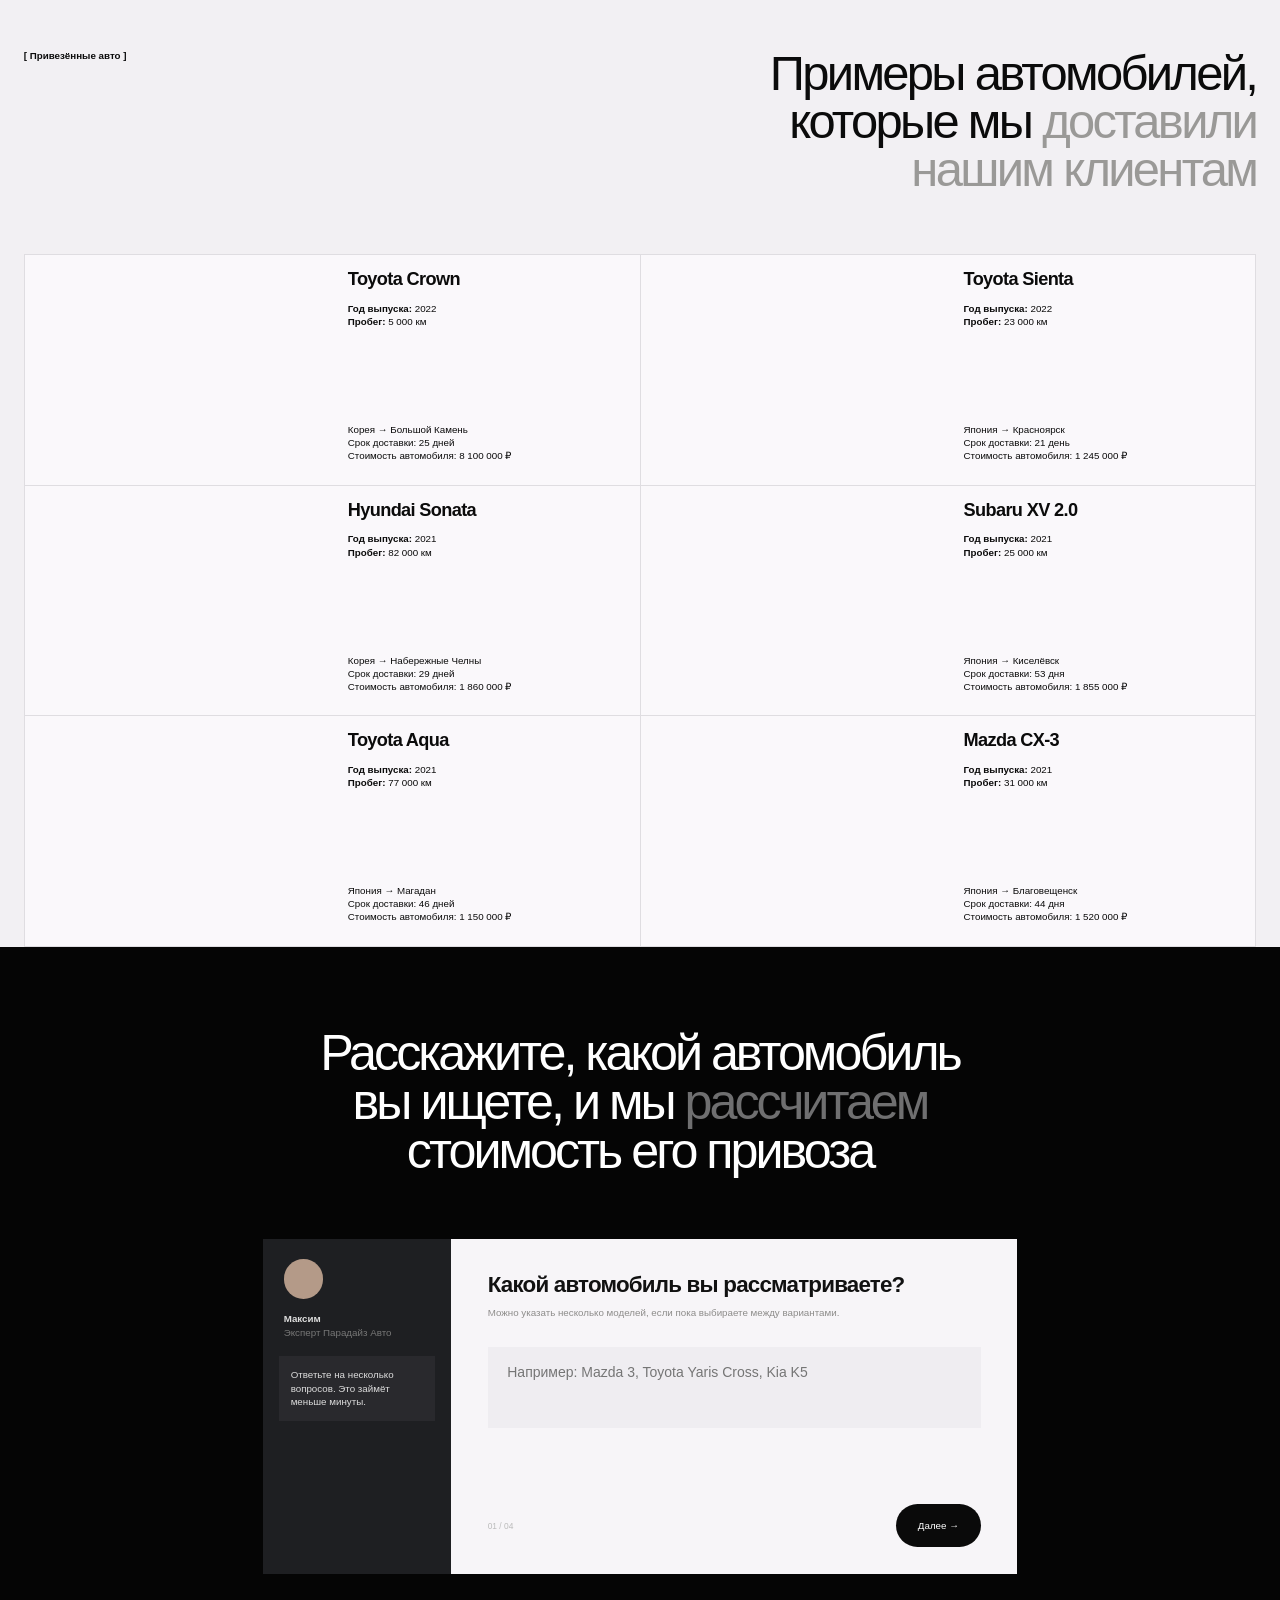
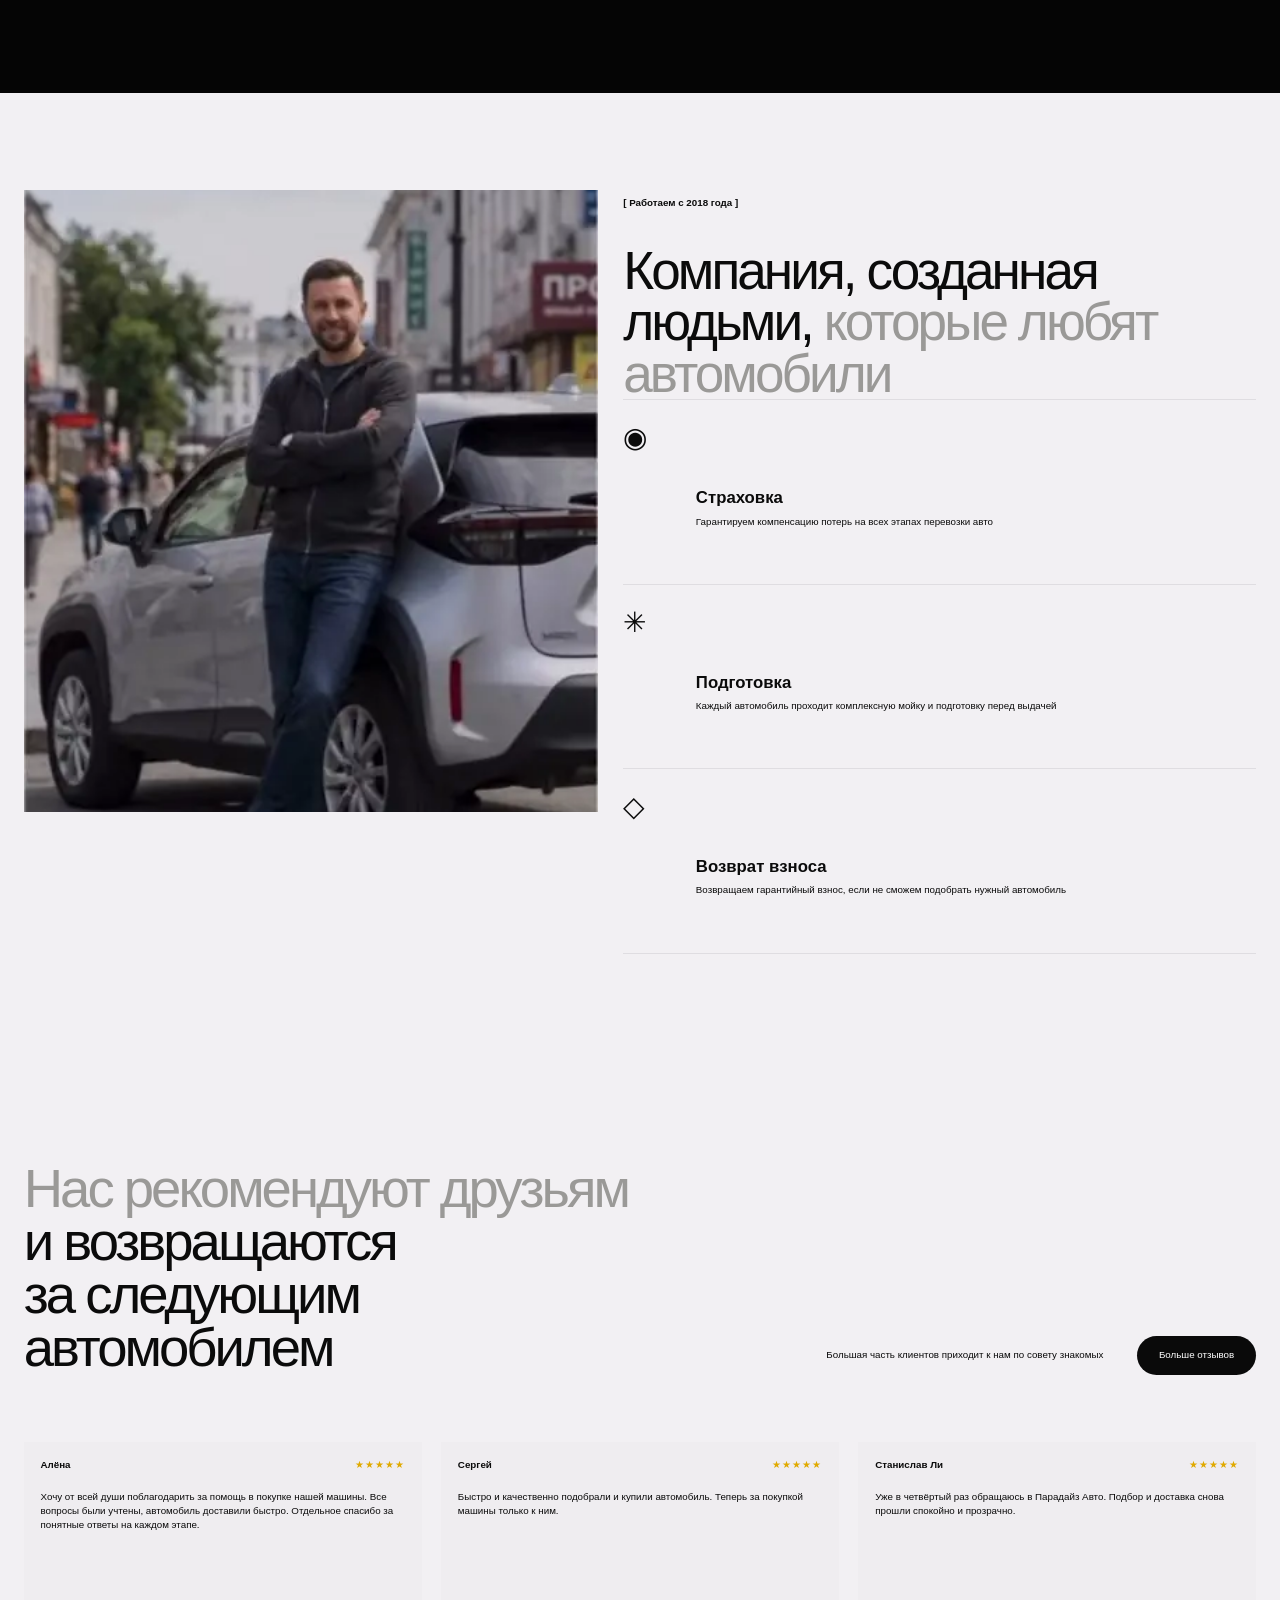
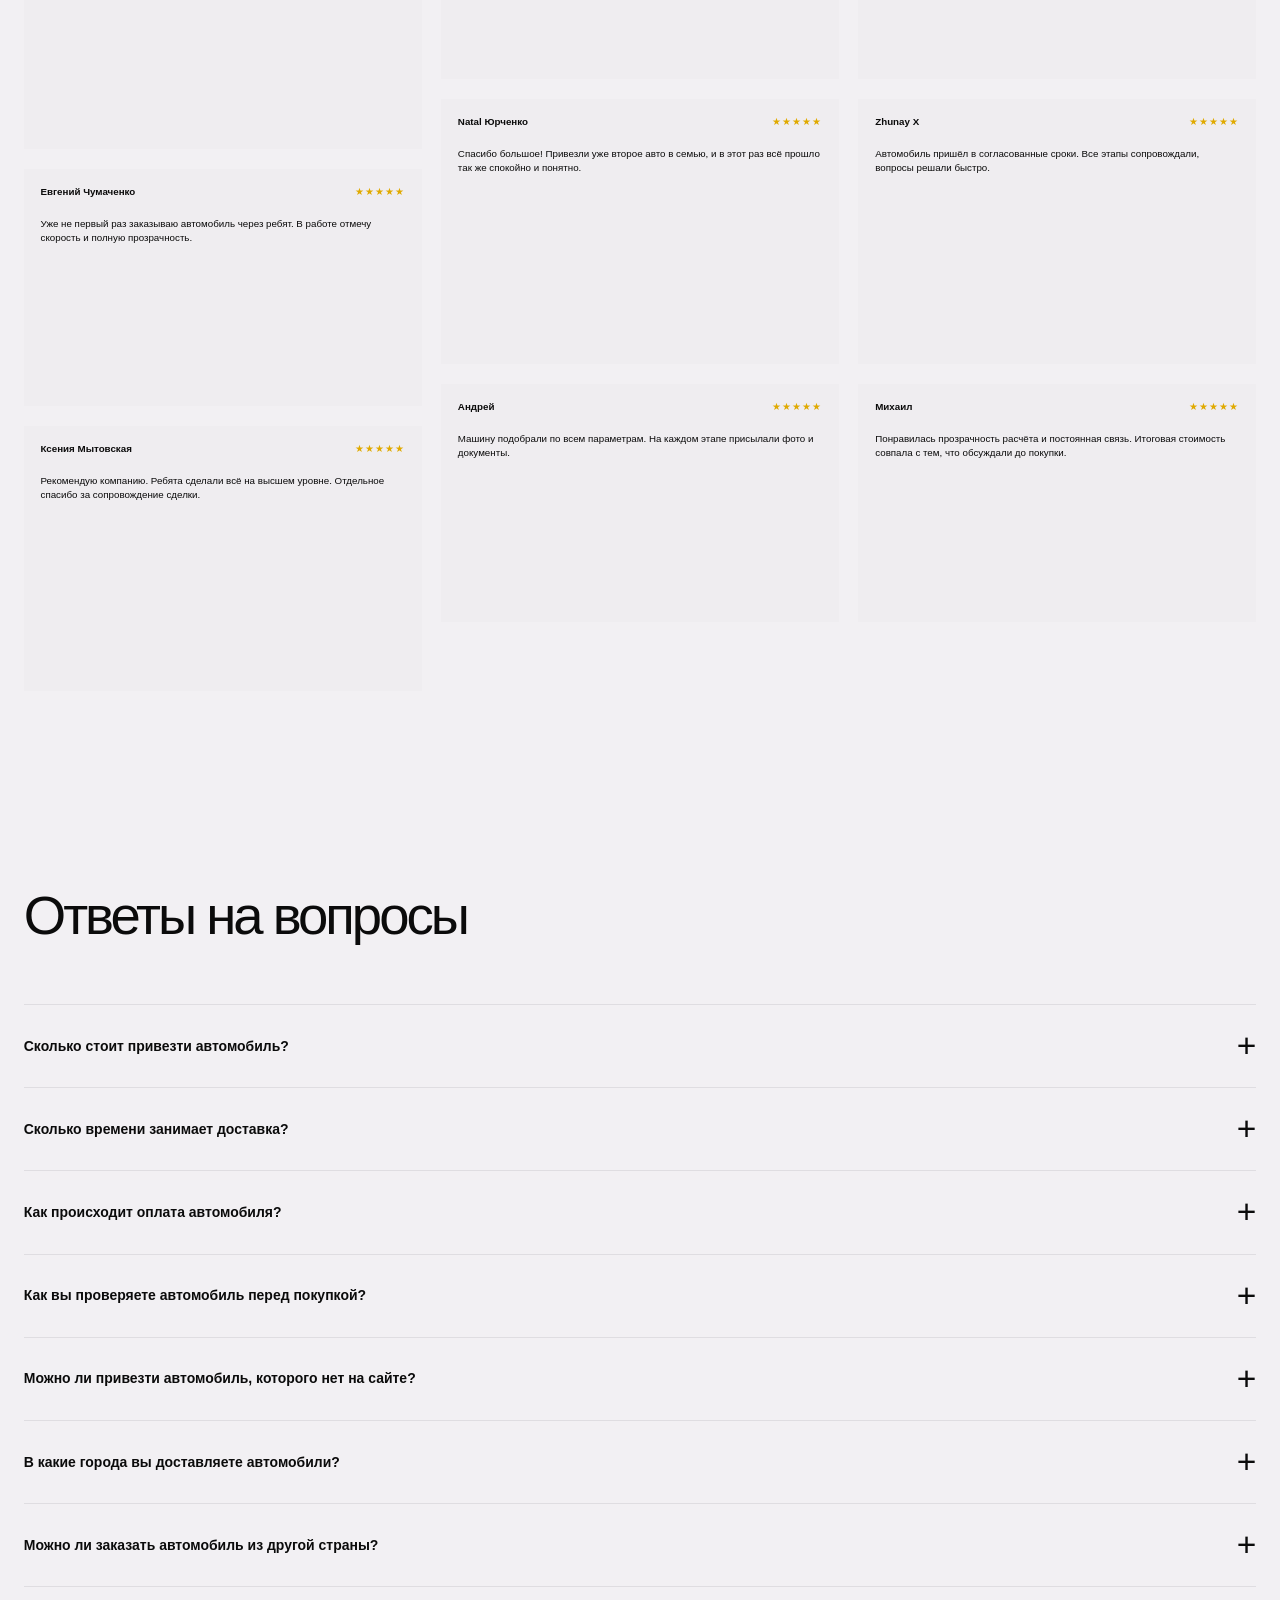
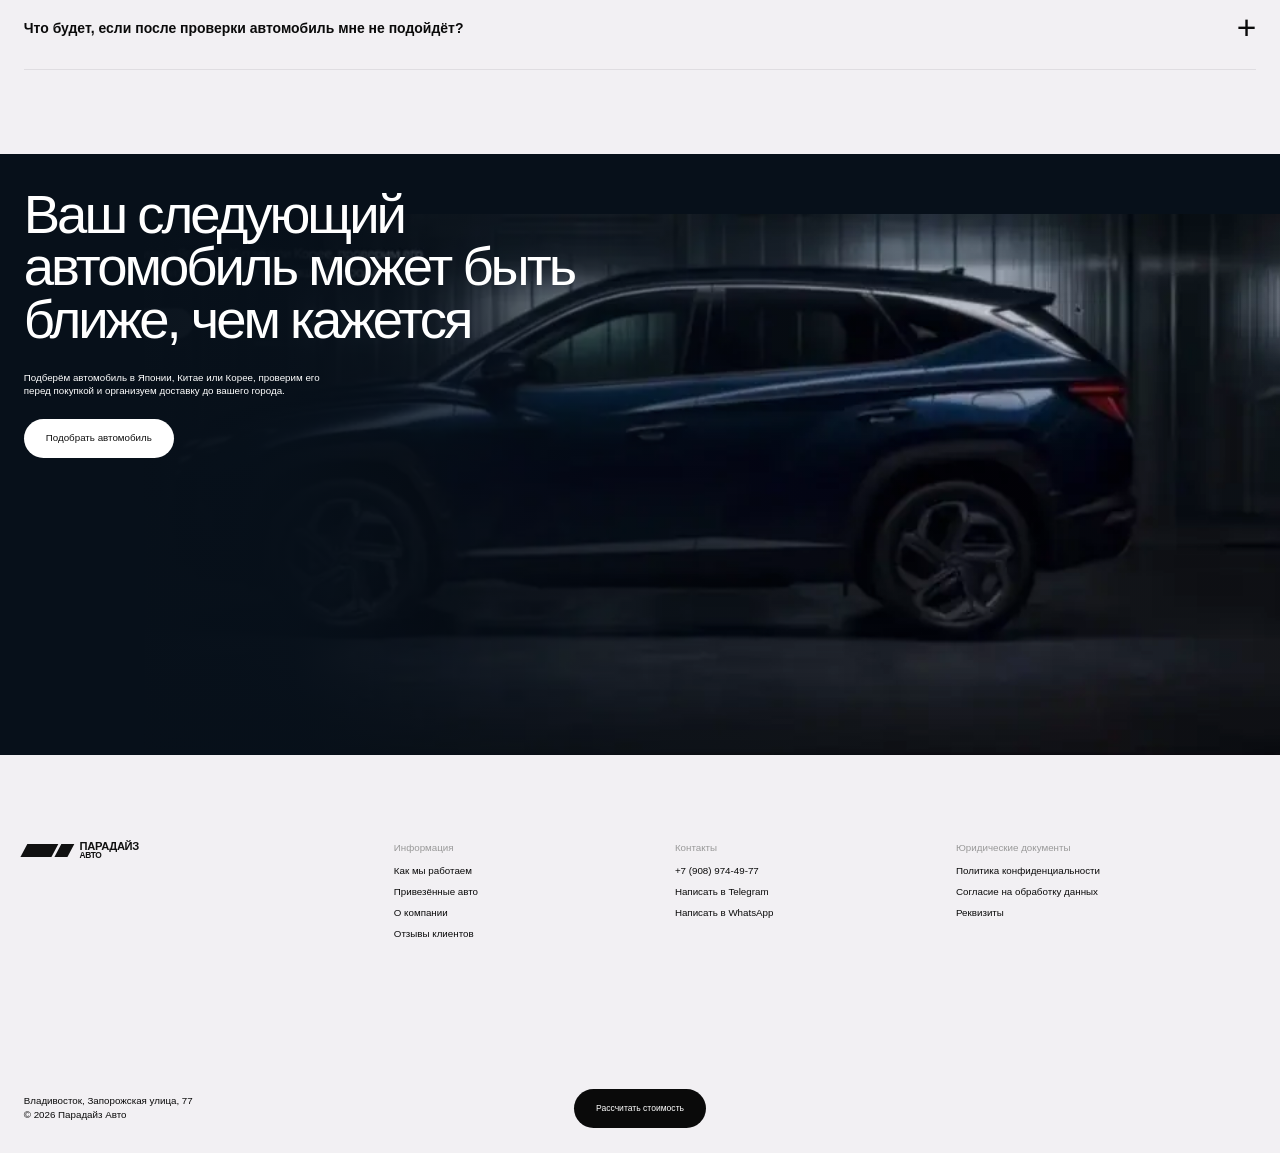
==== commit d4831f3e: "Align all six car photos with reference order" ====
--- a/index.html
+++ b/index.html
@@ -87,9 +87,9 @@
       <article class="car"><div class="car-photo car-photo-1" role="img" aria-label="Toyota Crown"></div><div><h3>Toyota Crown</h3><p><b>Год выпуска:</b> 2022<br><b>Пробег:</b> 5 000 км</p><small>Корея → Большой Камень<br>Срок доставки: 25 дней<br>Стоимость автомобиля: 8 100 000 ₽</small></div></article>
       <article class="car"><div class="car-photo car-photo-2" role="img" aria-label="Toyota Sienta"></div><div><h3>Toyota Sienta</h3><p><b>Год выпуска:</b> 2022<br><b>Пробег:</b> 23 000 км</p><small>Япония → Красноярск<br>Срок доставки: 21 день<br>Стоимость автомобиля: 1 245 000 ₽</small></div></article>
       <article class="car"><div class="car-photo car-photo-3" role="img" aria-label="Hyundai Sonata"></div><div><h3>Hyundai Sonata</h3><p><b>Год выпуска:</b> 2021<br><b>Пробег:</b> 82 000 км</p><small>Корея → Набережные Челны<br>Срок доставки: 29 дней<br>Стоимость автомобиля: 1 860 000 ₽</small></div></article>
-      <article class="car"><img src="https://d2s8i866417m9.cloudfront.net/photo/46993292/photo/medium-b1639de7b8bc5e3f17525bde387fe6a5.jpg" alt="Subaru XV"><div><h3>Subaru XV 2.0</h3><p><b>Год выпуска:</b> 2021<br><b>Пробег:</b> 25 000 км</p><small>Япония → Киселёвск<br>Срок доставки: 53 дня<br>Стоимость автомобиля: 1 855 000 ₽</small></div></article>
-      <article class="car"><div class="car-photo car-photo-4" role="img" aria-label="Toyota Aqua"></div><div><h3>Toyota Aqua</h3><p><b>Год выпуска:</b> 2021<br><b>Пробег:</b> 77 000 км</p><small>Япония → Магадан<br>Срок доставки: 46 дней<br>Стоимость автомобиля: 1 150 000 ₽</small></div></article>
-      <article class="car"><div class="car-photo car-photo-5" role="img" aria-label="Mazda CX-3"></div><div><h3>Mazda CX-3</h3><p><b>Год выпуска:</b> 2021<br><b>Пробег:</b> 31 000 км</p><small>Япония → Благовещенск<br>Срок доставки: 44 дня<br>Стоимость автомобиля: 1 520 000 ₽</small></div></article>
+      <article class="car"><div class="car-photo car-photo-4" role="img" aria-label="Subaru XV 2.0"></div><div><h3>Subaru XV 2.0</h3><p><b>Год выпуска:</b> 2021<br><b>Пробег:</b> 25 000 км</p><small>Япония → Киселёвск<br>Срок доставки: 53 дня<br>Стоимость автомобиля: 1 855 000 ₽</small></div></article>
+      <article class="car"><div class="car-photo car-photo-5" role="img" aria-label="Toyota Aqua"></div><div><h3>Toyota Aqua</h3><p><b>Год выпуска:</b> 2021<br><b>Пробег:</b> 77 000 км</p><small>Япония → Магадан<br>Срок доставки: 46 дней<br>Стоимость автомобиля: 1 150 000 ₽</small></div></article>
+      <article class="car"><div class="car-photo car-photo-6" role="img" aria-label="Mazda CX-3"></div><div><h3>Mazda CX-3</h3><p><b>Год выпуска:</b> 2021<br><b>Пробег:</b> 31 000 км</p><small>Япония → Благовещенск<br>Срок доставки: 44 дня<br>Стоимость автомобиля: 1 520 000 ₽</small></div></article>
       
     </div>
   </section>
--- a/styles.css
+++ b/styles.css
@@ -218,3 +218,36 @@
   .final-image{background-size:72% auto;background-position:94% 72%}
   footer{min-height:calc(285*var(--u));padding:calc(62*var(--u)) calc(17*var(--u)) calc(22*var(--u));gap:calc(42*var(--u));font-size:calc(7*var(--u))}
 }
+
+/* Exact visual assets extracted from the supplied reference recording */
+.process-image{
+  background-image:url('assets/process-bg.webp')!important;
+  background-size:cover!important;
+  background-position:center!important;
+  filter:none!important;
+}
+.process-image:after{display:none!important}
+.car-photo{
+  width:100%;
+  height:100%;
+  background-image:url('assets/cars-sprite.webp');
+  background-repeat:no-repeat;
+  background-size:100% 600%;
+  background-position-x:center;
+}
+.car-photo-1{background-position-y:0%}
+.car-photo-2{background-position-y:20%}
+.car-photo-3{background-position-y:40%}
+.car-photo-4{background-position-y:60%}
+.car-photo-5{background-position-y:80%}
+.car-photo-6{background-position-y:100%}
+.final-image{
+  background-image:url('assets/final-car.webp')!important;
+  background-repeat:no-repeat!important;
+  background-size:auto 90%!important;
+  background-position:100% 100%!important;
+  background-color:#07101a!important;
+}
+.final-overlay{
+  background:linear-gradient(90deg,#07101a 0%,rgba(7,16,26,.96) 23%,rgba(7,16,26,.48) 45%,rgba(7,16,26,.08) 72%,rgba(7,16,26,.05) 100%)!important;
+}
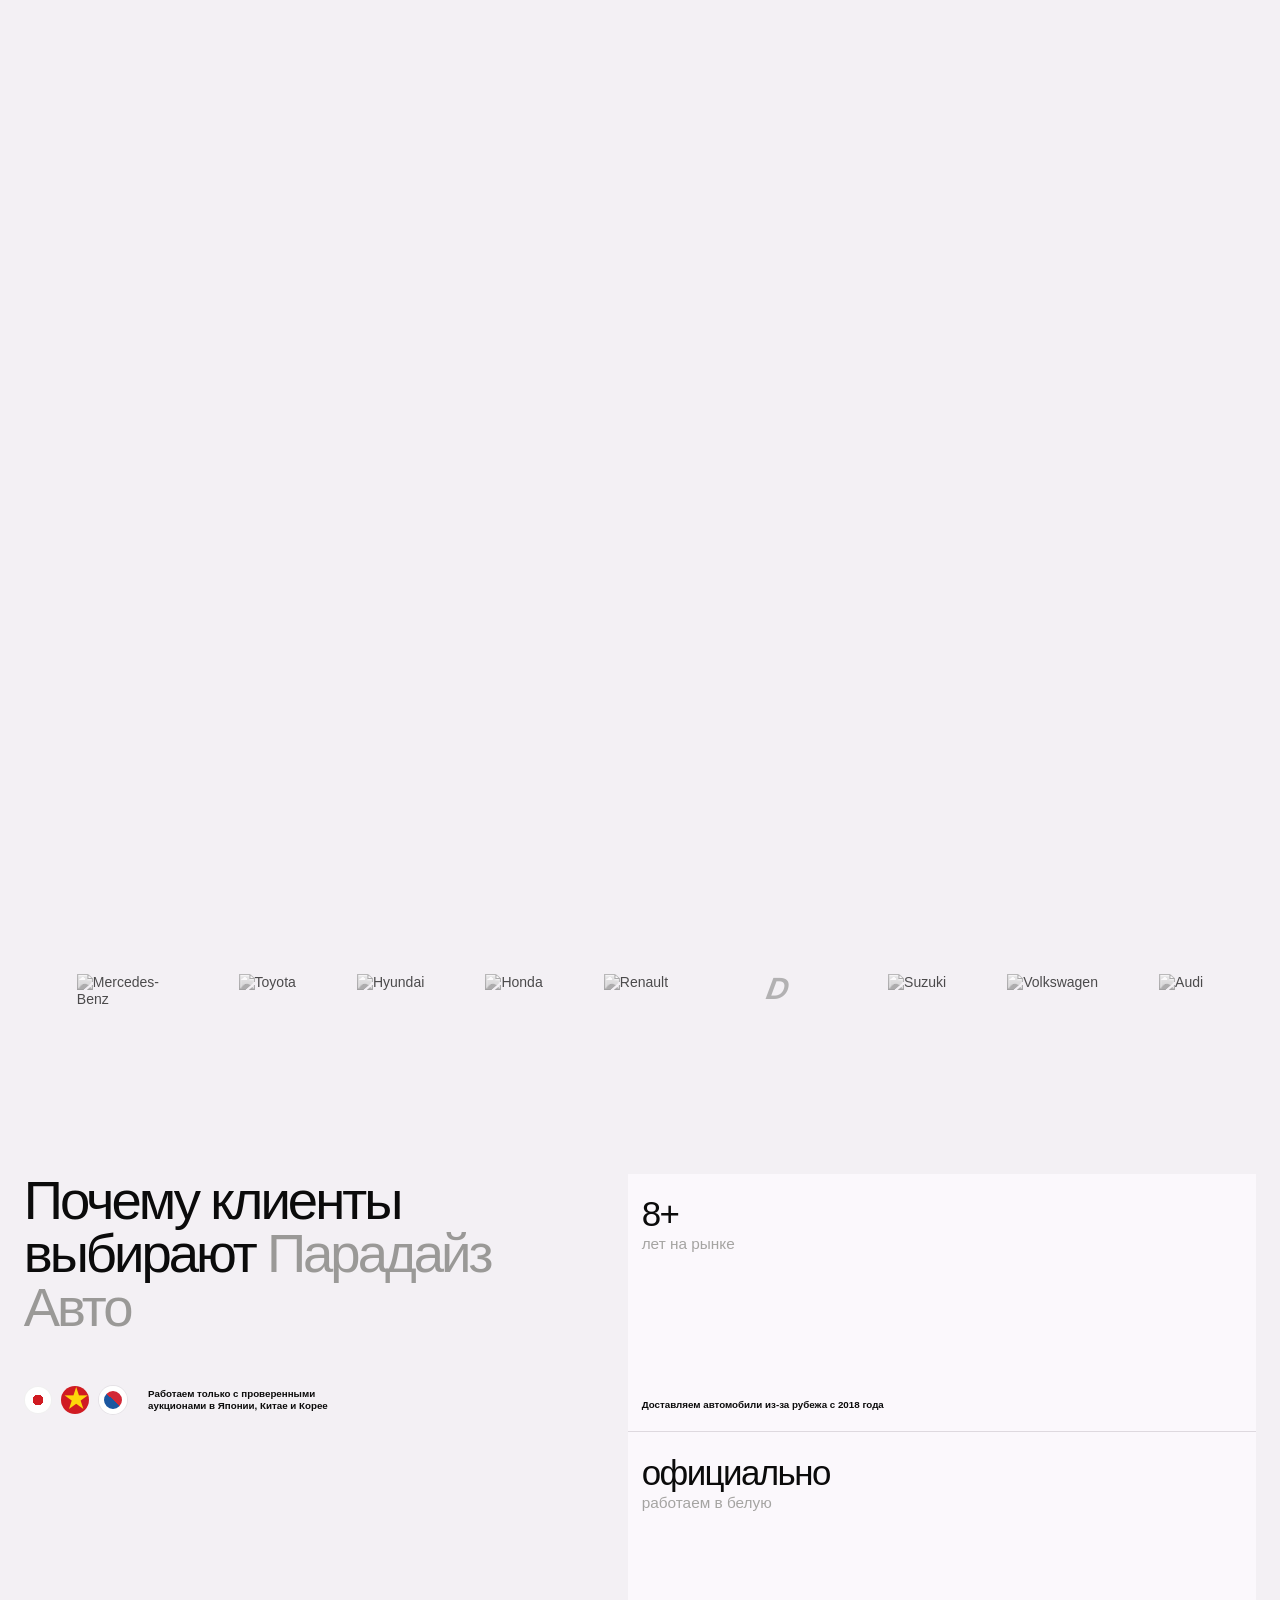
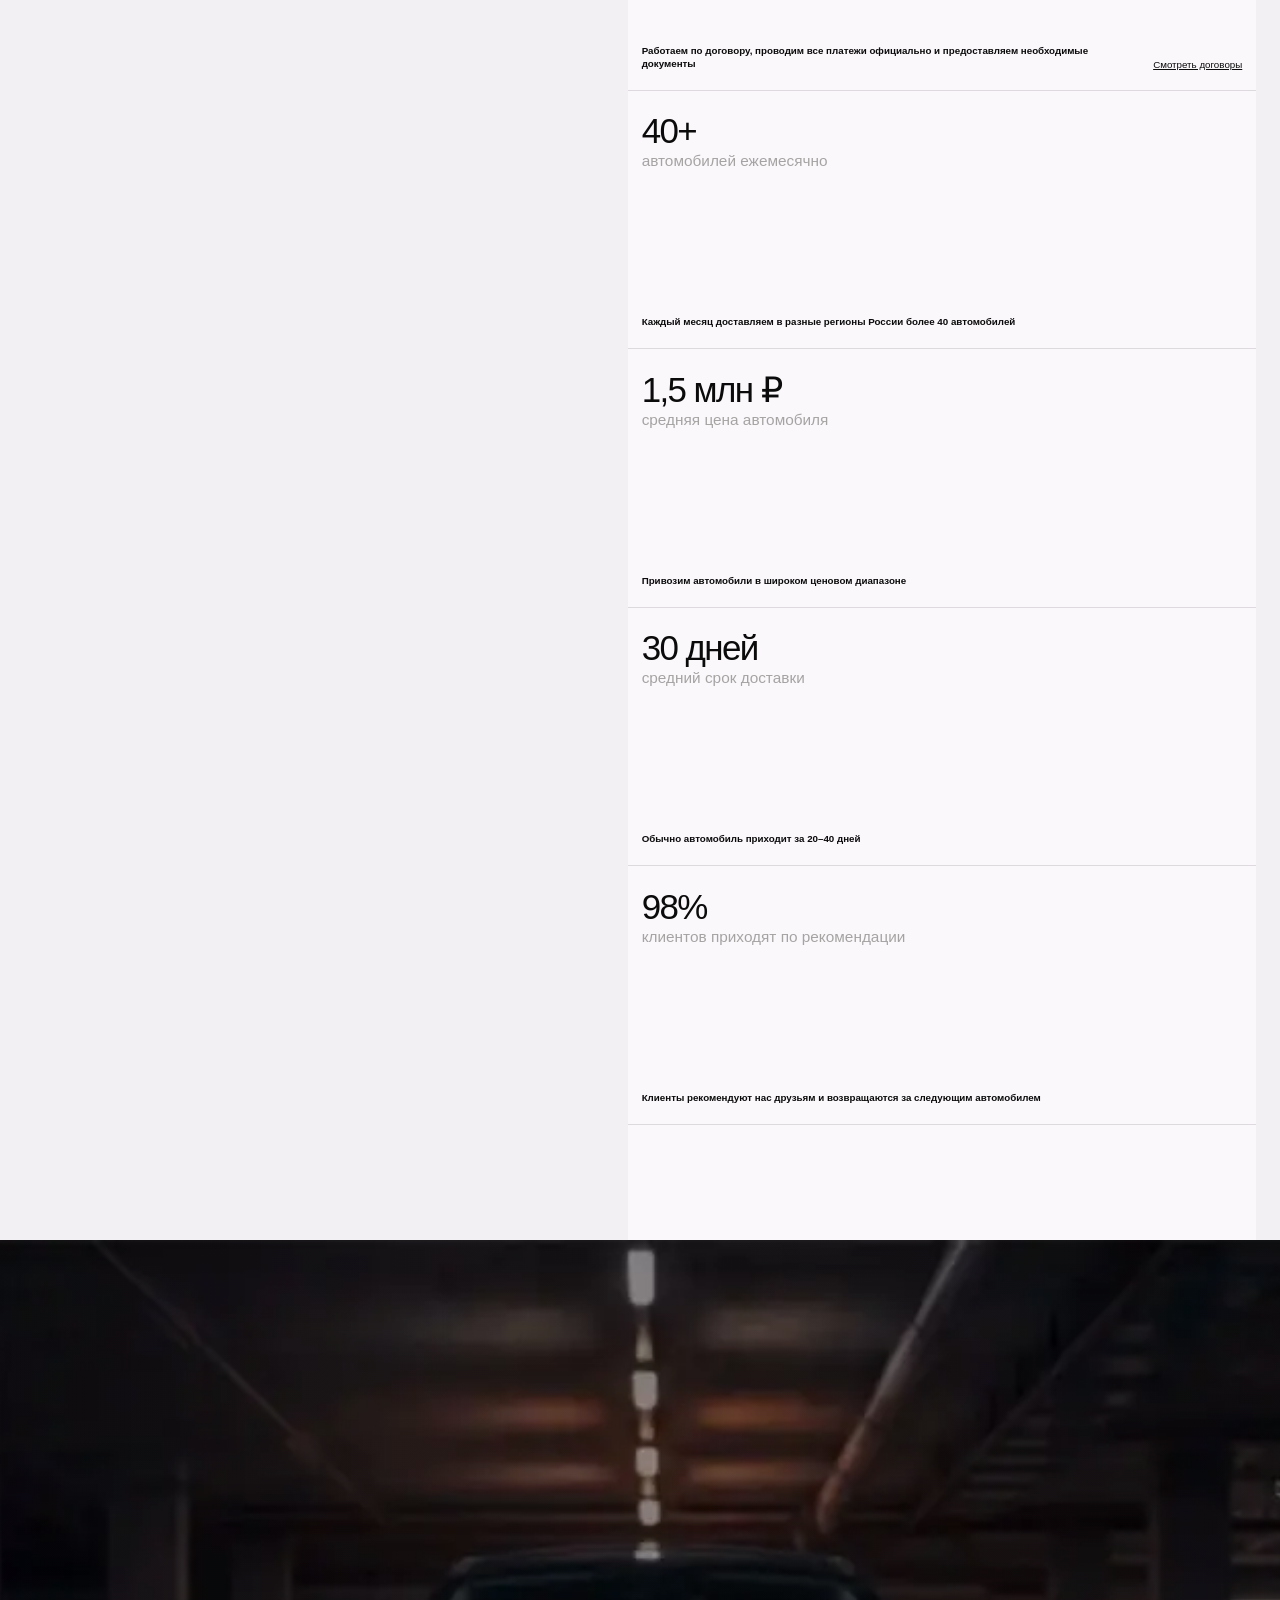
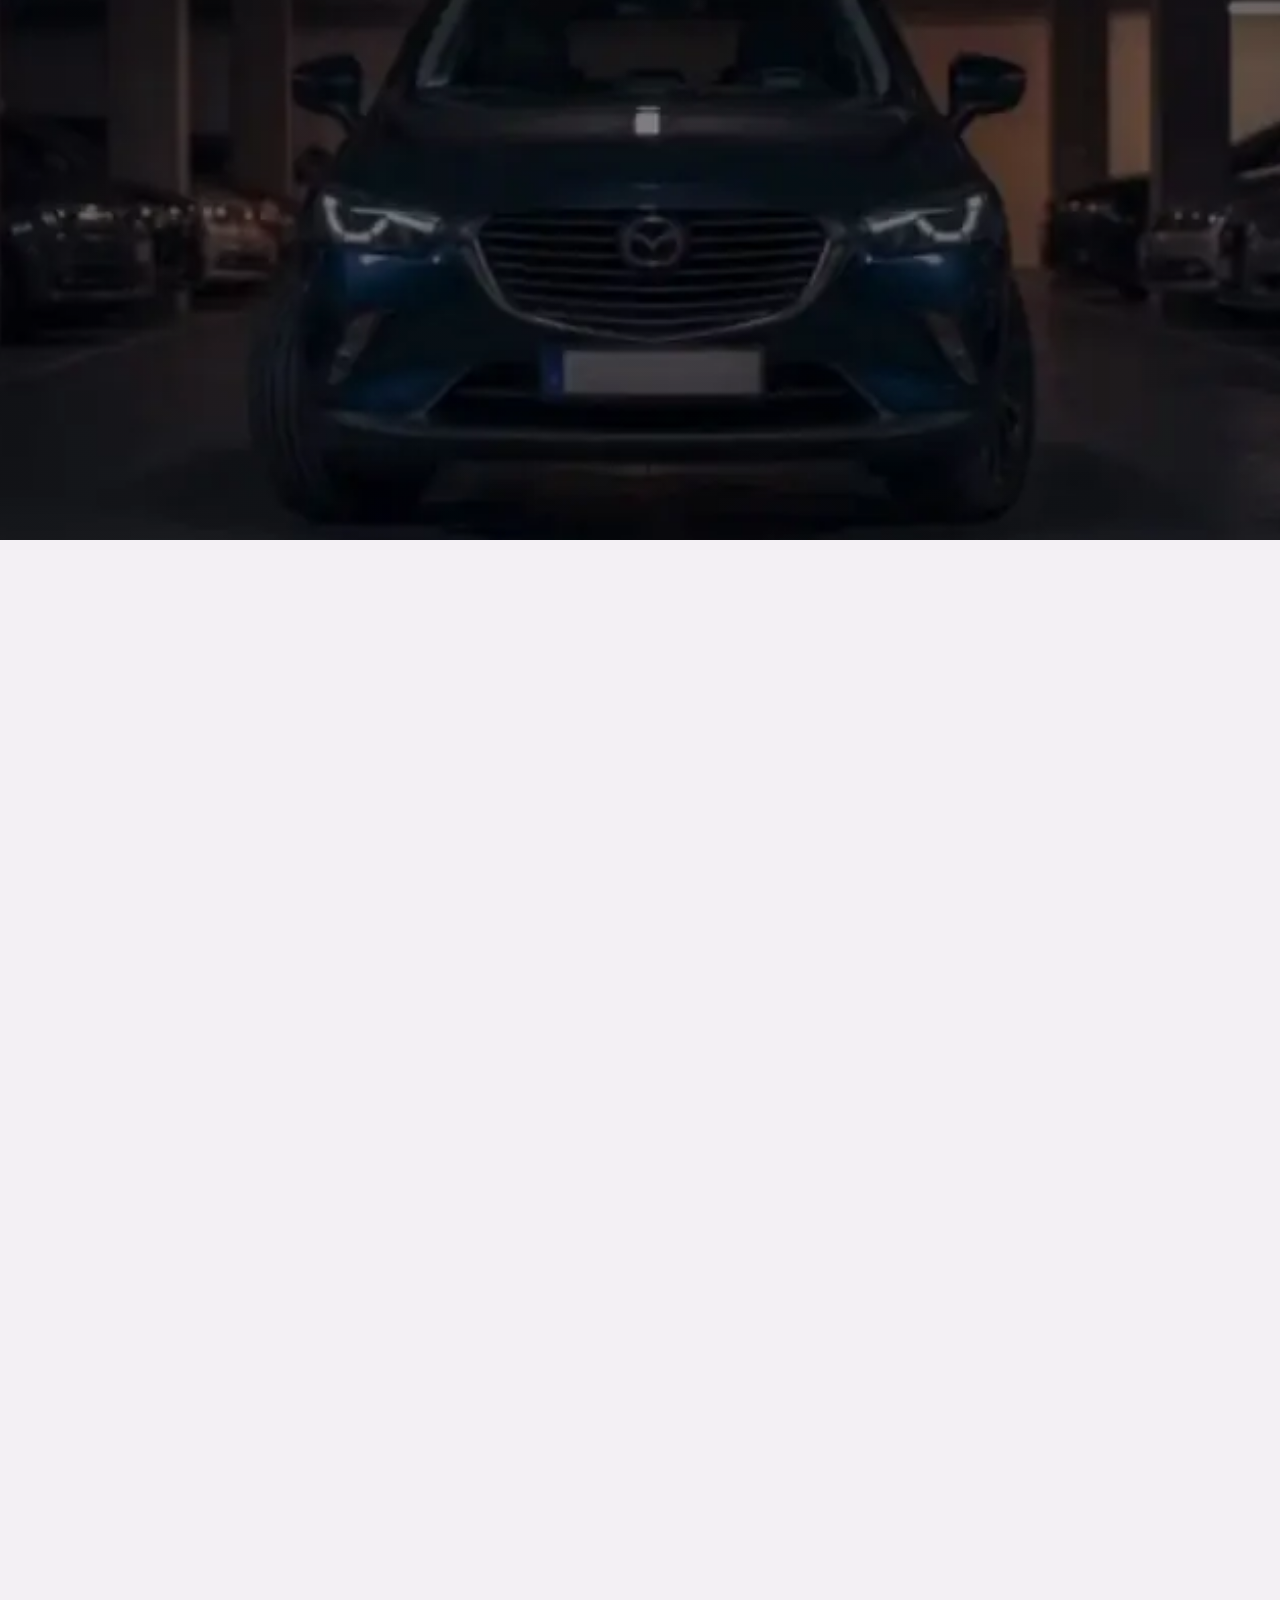
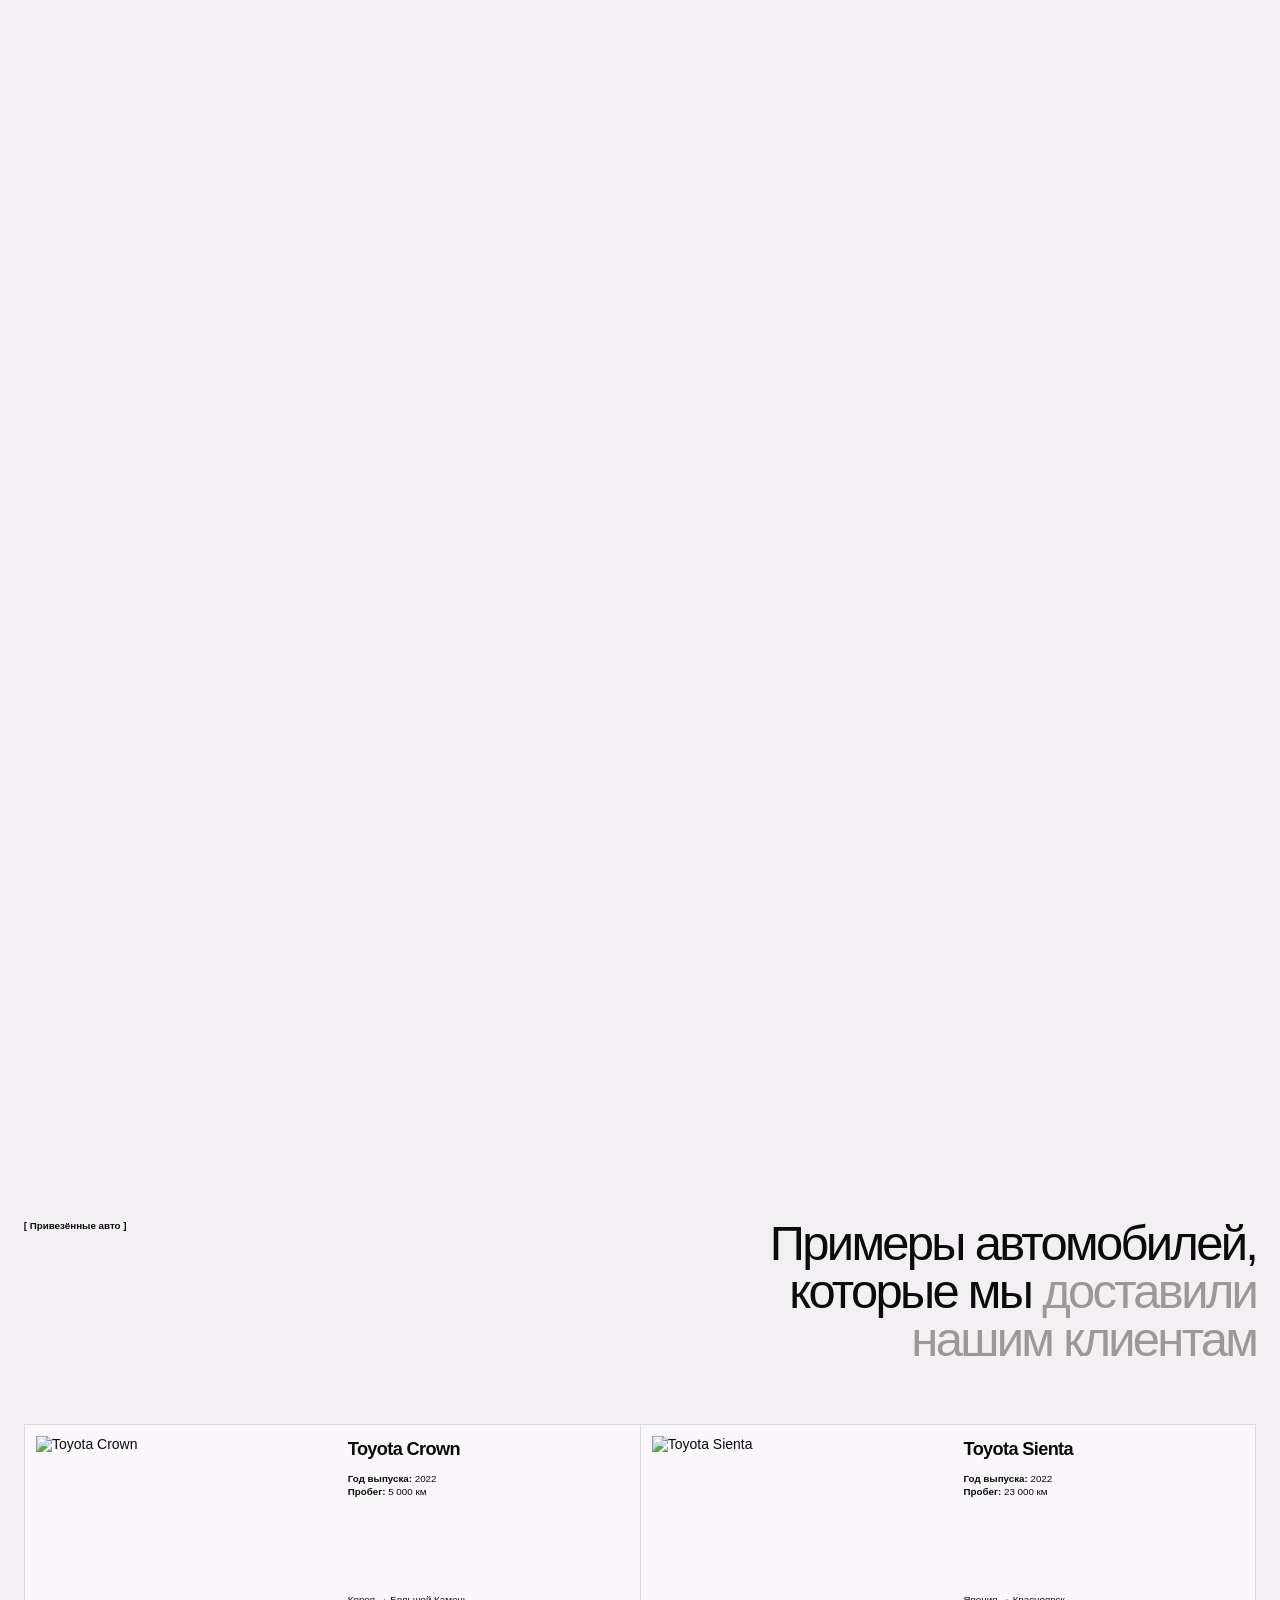
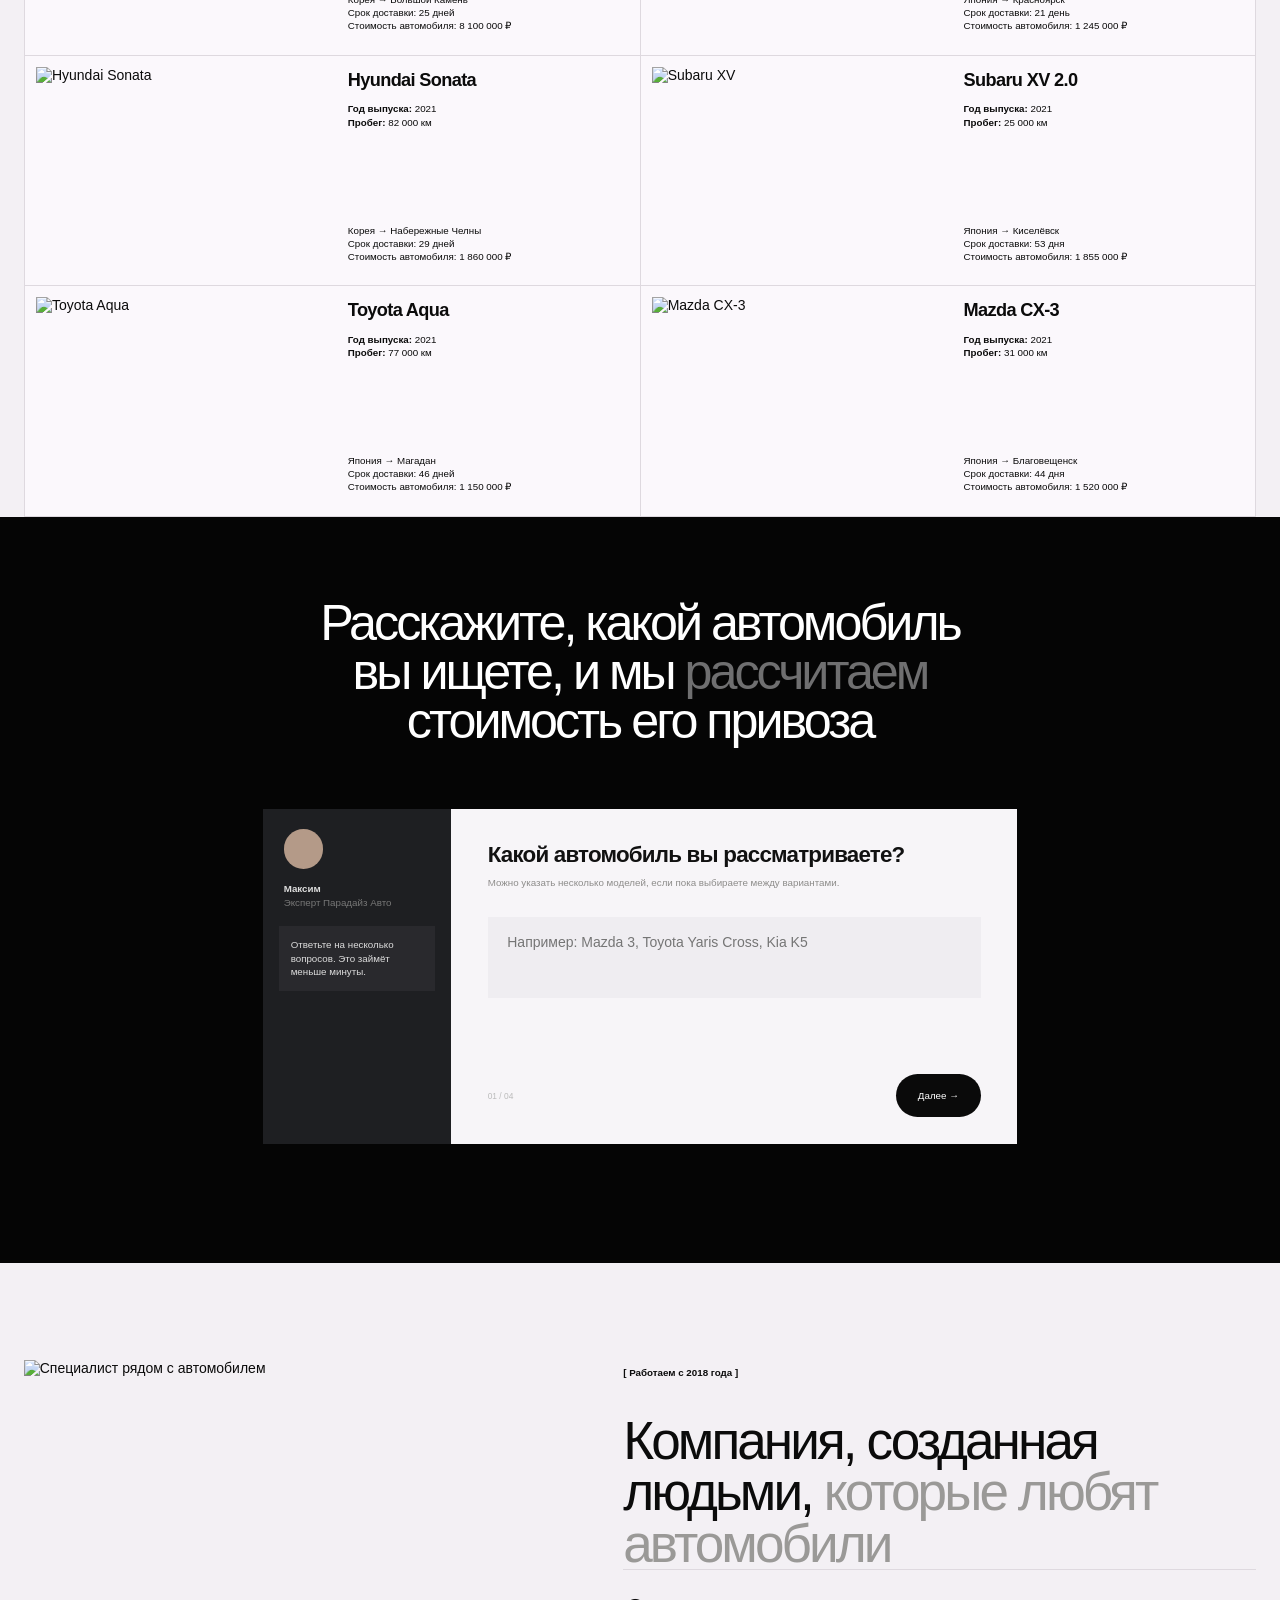
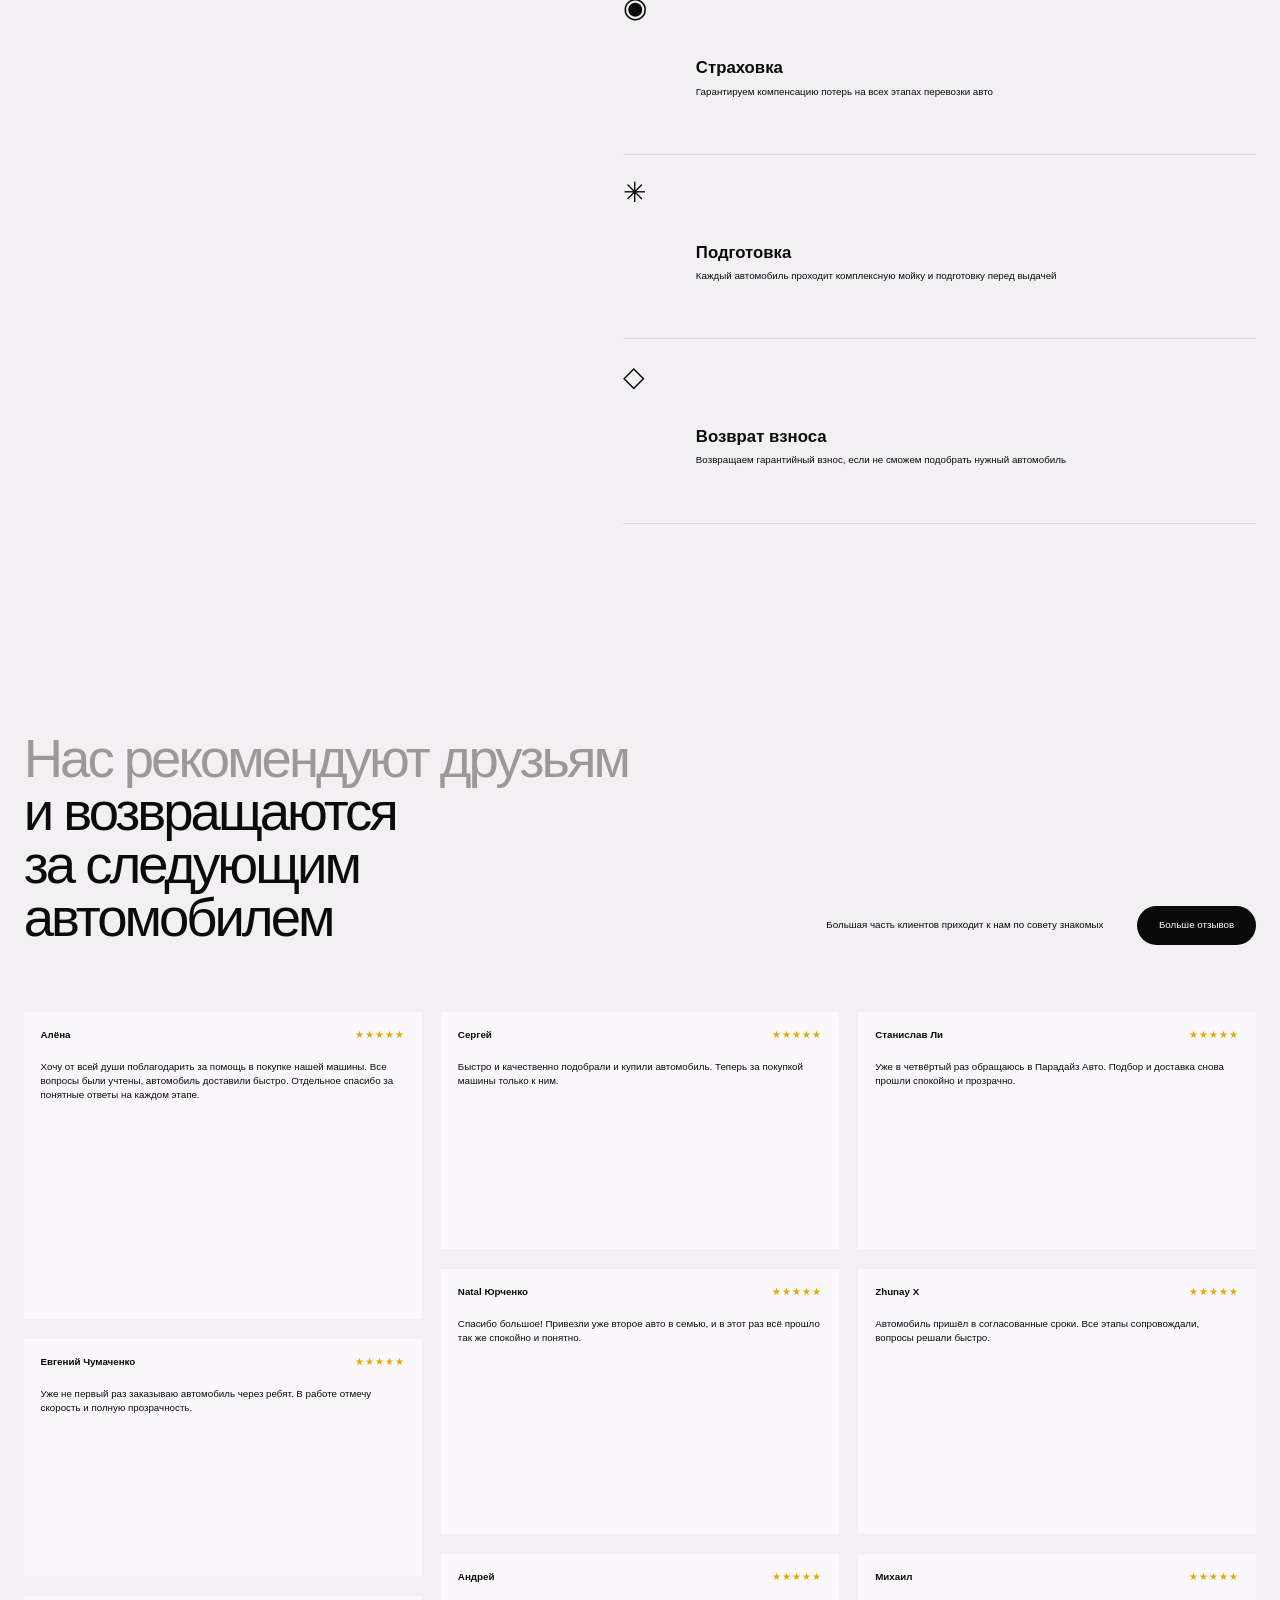
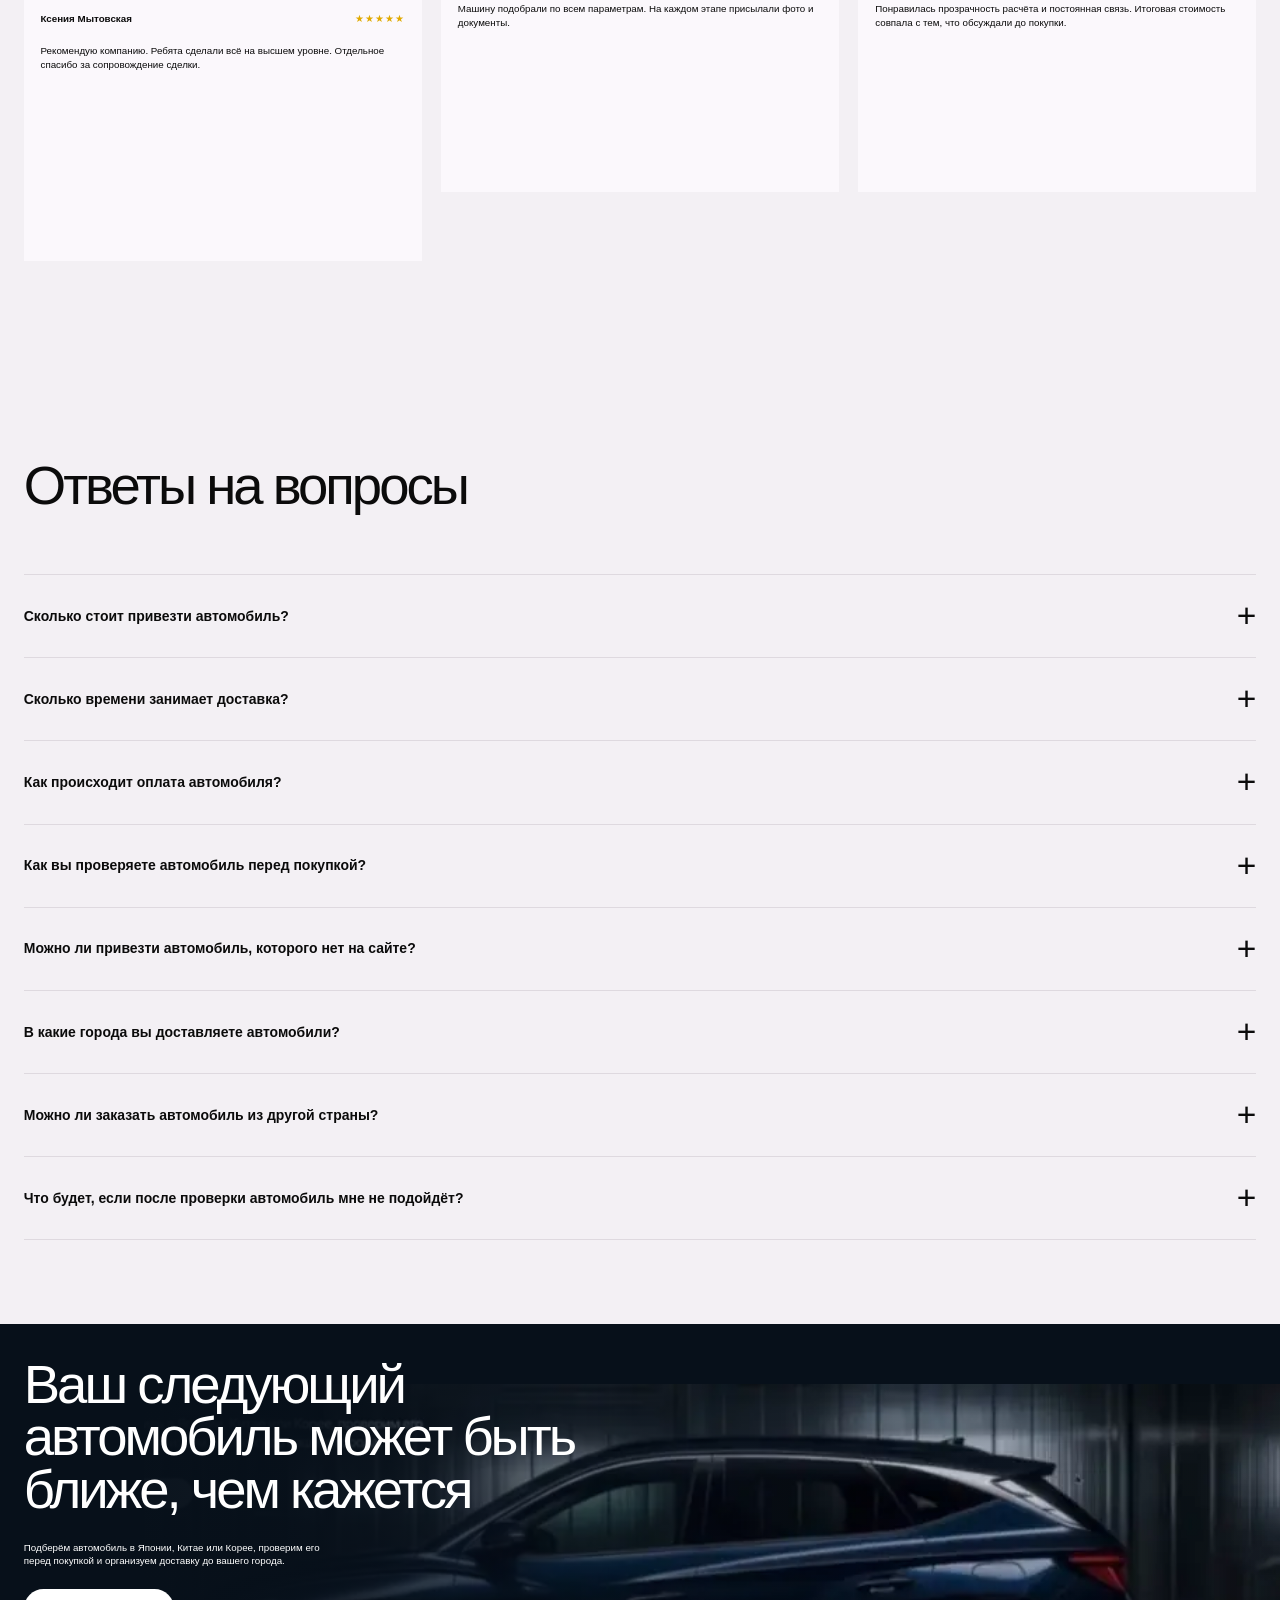
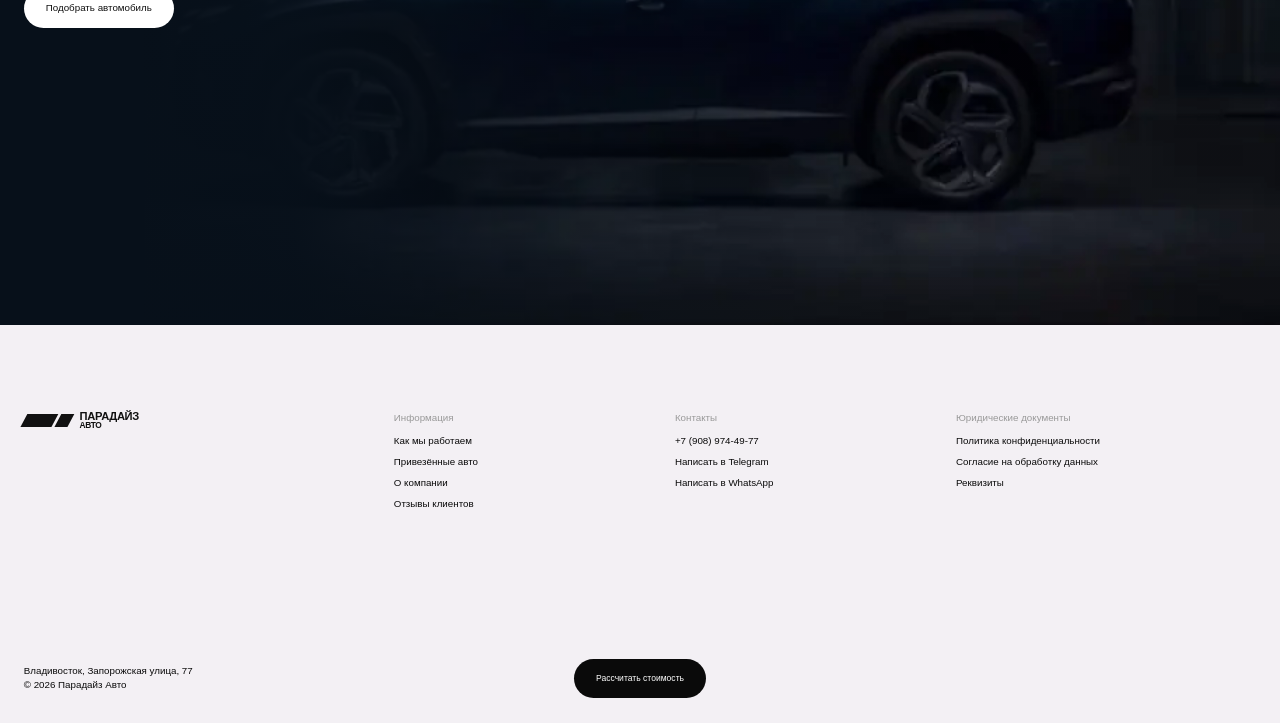
==== commit ed19c8c5: "Restore stable page structure before reference asset experiments" ====
--- a/index.html
+++ b/index.html
@@ -84,12 +84,12 @@
   <section class="cars" id="cars">
     <div class="section-heading"><span>[ Привезённые авто ]</span><h2>Примеры автомобилей,<br>которые мы <em>доставили<br>нашим клиентам</em></h2></div>
     <div class="cars-grid">
-      <article class="car"><div class="car-photo car-photo-1" role="img" aria-label="Toyota Crown"></div><div><h3>Toyota Crown</h3><p><b>Год выпуска:</b> 2022<br><b>Пробег:</b> 5 000 км</p><small>Корея → Большой Камень<br>Срок доставки: 25 дней<br>Стоимость автомобиля: 8 100 000 ₽</small></div></article>
-      <article class="car"><div class="car-photo car-photo-2" role="img" aria-label="Toyota Sienta"></div><div><h3>Toyota Sienta</h3><p><b>Год выпуска:</b> 2022<br><b>Пробег:</b> 23 000 км</p><small>Япония → Красноярск<br>Срок доставки: 21 день<br>Стоимость автомобиля: 1 245 000 ₽</small></div></article>
-      <article class="car"><div class="car-photo car-photo-3" role="img" aria-label="Hyundai Sonata"></div><div><h3>Hyundai Sonata</h3><p><b>Год выпуска:</b> 2021<br><b>Пробег:</b> 82 000 км</p><small>Корея → Набережные Челны<br>Срок доставки: 29 дней<br>Стоимость автомобиля: 1 860 000 ₽</small></div></article>
-      <article class="car"><div class="car-photo car-photo-4" role="img" aria-label="Subaru XV 2.0"></div><div><h3>Subaru XV 2.0</h3><p><b>Год выпуска:</b> 2021<br><b>Пробег:</b> 25 000 км</p><small>Япония → Киселёвск<br>Срок доставки: 53 дня<br>Стоимость автомобиля: 1 855 000 ₽</small></div></article>
-      <article class="car"><div class="car-photo car-photo-5" role="img" aria-label="Toyota Aqua"></div><div><h3>Toyota Aqua</h3><p><b>Год выпуска:</b> 2021<br><b>Пробег:</b> 77 000 км</p><small>Япония → Магадан<br>Срок доставки: 46 дней<br>Стоимость автомобиля: 1 150 000 ₽</small></div></article>
-      <article class="car"><div class="car-photo car-photo-6" role="img" aria-label="Mazda CX-3"></div><div><h3>Mazda CX-3</h3><p><b>Год выпуска:</b> 2021<br><b>Пробег:</b> 31 000 км</p><small>Япония → Благовещенск<br>Срок доставки: 44 дня<br>Стоимость автомобиля: 1 520 000 ₽</small></div></article>
+      <article class="car"><img src="https://upload.wikimedia.org/wikipedia/commons/thumb/9/9f/Black_Toyota_Crown_Front.jpg/1280px-Black_Toyota_Crown_Front.jpg" alt="Toyota Crown"><div><h3>Toyota Crown</h3><p><b>Год выпуска:</b> 2022<br><b>Пробег:</b> 5 000 км</p><small>Корея → Большой Камень<br>Срок доставки: 25 дней<br>Стоимость автомобиля: 8 100 000 ₽</small></div></article>
+      <article class="car"><img src="https://www.storage.importautos.com.au/md/global/images/MXPL10G-1060876/680485_41054d41f1.jpg" alt="Toyota Sienta"><div><h3>Toyota Sienta</h3><p><b>Год выпуска:</b> 2022<br><b>Пробег:</b> 23 000 км</p><small>Япония → Красноярск<br>Срок доставки: 21 день<br>Стоимость автомобиля: 1 245 000 ₽</small></div></article>
+      <article class="car"><img src="https://storage.vancar.kr/Products/23300/23262_255362_1bd984d6d2.jpg" alt="Hyundai Sonata"><div><h3>Hyundai Sonata</h3><p><b>Год выпуска:</b> 2021<br><b>Пробег:</b> 82 000 км</p><small>Корея → Набережные Челны<br>Срок доставки: 29 дней<br>Стоимость автомобиля: 1 860 000 ₽</small></div></article>
+      <article class="car"><img src="https://d2s8i866417m9.cloudfront.net/photo/46993292/photo/medium-b1639de7b8bc5e3f17525bde387fe6a5.jpg" alt="Subaru XV"><div><h3>Subaru XV 2.0</h3><p><b>Год выпуска:</b> 2021<br><b>Пробег:</b> 25 000 км</p><small>Япония → Киселёвск<br>Срок доставки: 53 дня<br>Стоимость автомобиля: 1 855 000 ₽</small></div></article>
+      <article class="car"><img src="https://d2j6dbq0eux0bg.cloudfront.net/images/85951253/5364865291.jpg" alt="Toyota Aqua"><div><h3>Toyota Aqua</h3><p><b>Год выпуска:</b> 2021<br><b>Пробег:</b> 77 000 км</p><small>Япония → Магадан<br>Срок доставки: 46 дней<br>Стоимость автомобиля: 1 150 000 ₽</small></div></article>
+      <article class="car"><img src="https://fastly-production.24c.in/hello-ar/dev/uploads/69ddc842b273cc036c3f3e6f/c6f4651e-3a46-41c0-b2bf-576f5396f7bf/slot/1C8A6979.JPG?auto=format&dpr=2&w=700" alt="Mazda CX-3"><div><h3>Mazda CX-3</h3><p><b>Год выпуска:</b> 2021<br><b>Пробег:</b> 31 000 км</p><small>Япония → Благовещенск<br>Срок доставки: 44 дня<br>Стоимость автомобиля: 1 520 000 ₽</small></div></article>
       
     </div>
   </section>
@@ -109,7 +109,7 @@
   </section>
 
   <section class="about" id="about">
-    <div class="about-photo"><img src="assets/about-ref.webp" alt="Специалист рядом с автомобилем"></div>
+    <div class="about-photo"><img src="https://images.pexels.com/photos/9878896/pexels-photo-9878896.jpeg?cs=srgb&fm=jpg&w=1400" alt="Специалист рядом с автомобилем"></div>
     <div class="about-copy"><span class="eyebrow">[ Работаем с 2018 года ]</span><h2>Компания, созданная<br>людьми, <em>которые любят<br>автомобили</em></h2>
       <div class="about-points">
         <article><span>◉</span><div><h3>Страховка</h3><p>Гарантируем компенсацию потерь на всех этапах перевозки авто</p></div></article>
--- a/styles.css
+++ b/styles.css
@@ -251,3 +251,61 @@
 .final-overlay{
   background:linear-gradient(90deg,#07101a 0%,rgba(7,16,26,.96) 23%,rgba(7,16,26,.48) 45%,rgba(7,16,26,.08) 72%,rgba(7,16,26,.05) 100%)!important;
 }
+
+/* Desktop hero locked to the supplied reference frame. Invisible live controls remain clickable above it. */
+@media (min-width:901px){
+  .hero-image{
+    background-image:url('assets/hero-ref.webp')!important;
+    background-size:cover!important;
+    background-position:center!important;
+    transform:none!important;
+    filter:none!important;
+  }
+  .hero-overlay{display:none!important}
+  .header{opacity:0}
+  .hero-content>h1,.hero-note,.hero-cta{opacity:0}
+}
+
+/* Desktop hero: exact visual frame extracted from the supplied reference recording.
+   Live header/nav/CTA remain above it as invisible hit targets. */
+@media (min-width:901px){
+  .hero-image{
+    background-image:url('assets/hero-ref.webp')!important;
+    background-size:cover!important;
+    background-position:center!important;
+    transform:none!important;
+    filter:none!important;
+  }
+  .hero-overlay{display:none!important}
+  .header{opacity:0}
+  .hero-content>h1,.hero-note,.hero-cta{opacity:0}
+}
+
+/* Reference palette and exact process-card surfaces */
+:root{
+  --bg:#f3f0f4;
+  --paper:#fbf8fc;
+  --muted:#9b989d;
+  --line:#ded9df;
+}
+body{background:var(--bg)}
+.benefits-right{background:var(--paper)}
+.review{background:#fbf8fc}
+
+@media (min-width:901px){
+  .process{height:520vh!important}
+  .step{
+    background-image:url('assets/process-cards.webp')!important;
+    background-repeat:no-repeat!important;
+    background-size:100% 500%!important;
+    background-color:transparent!important;
+    backdrop-filter:none!important;
+    -webkit-backdrop-filter:none!important;
+  }
+  .step[data-step="0"]{background-position:0 0}
+  .step[data-step="1"]{background-position:0 25%}
+  .step[data-step="2"]{background-position:0 50%}
+  .step[data-step="3"]{background-position:0 75%}
+  .step[data-step="4"]{background-position:0 100%}
+  .step>*{opacity:0!important}
+}
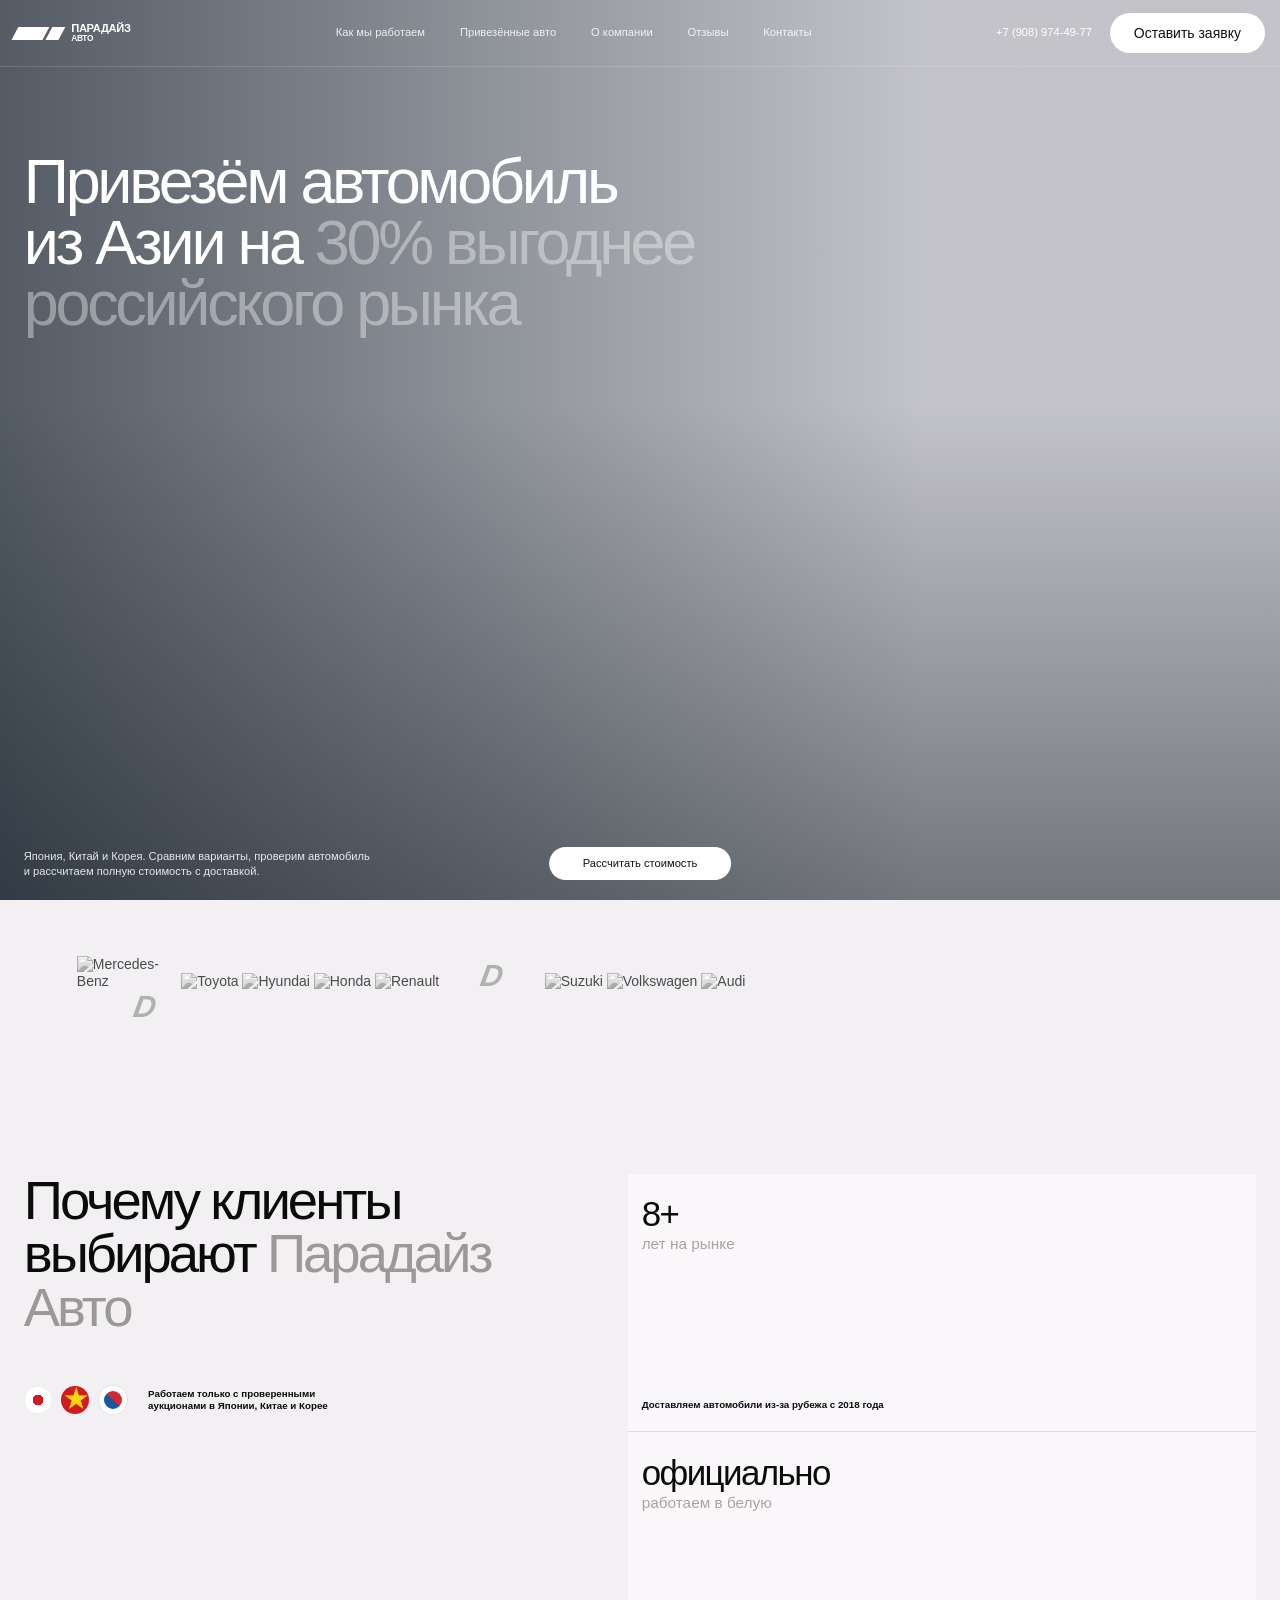
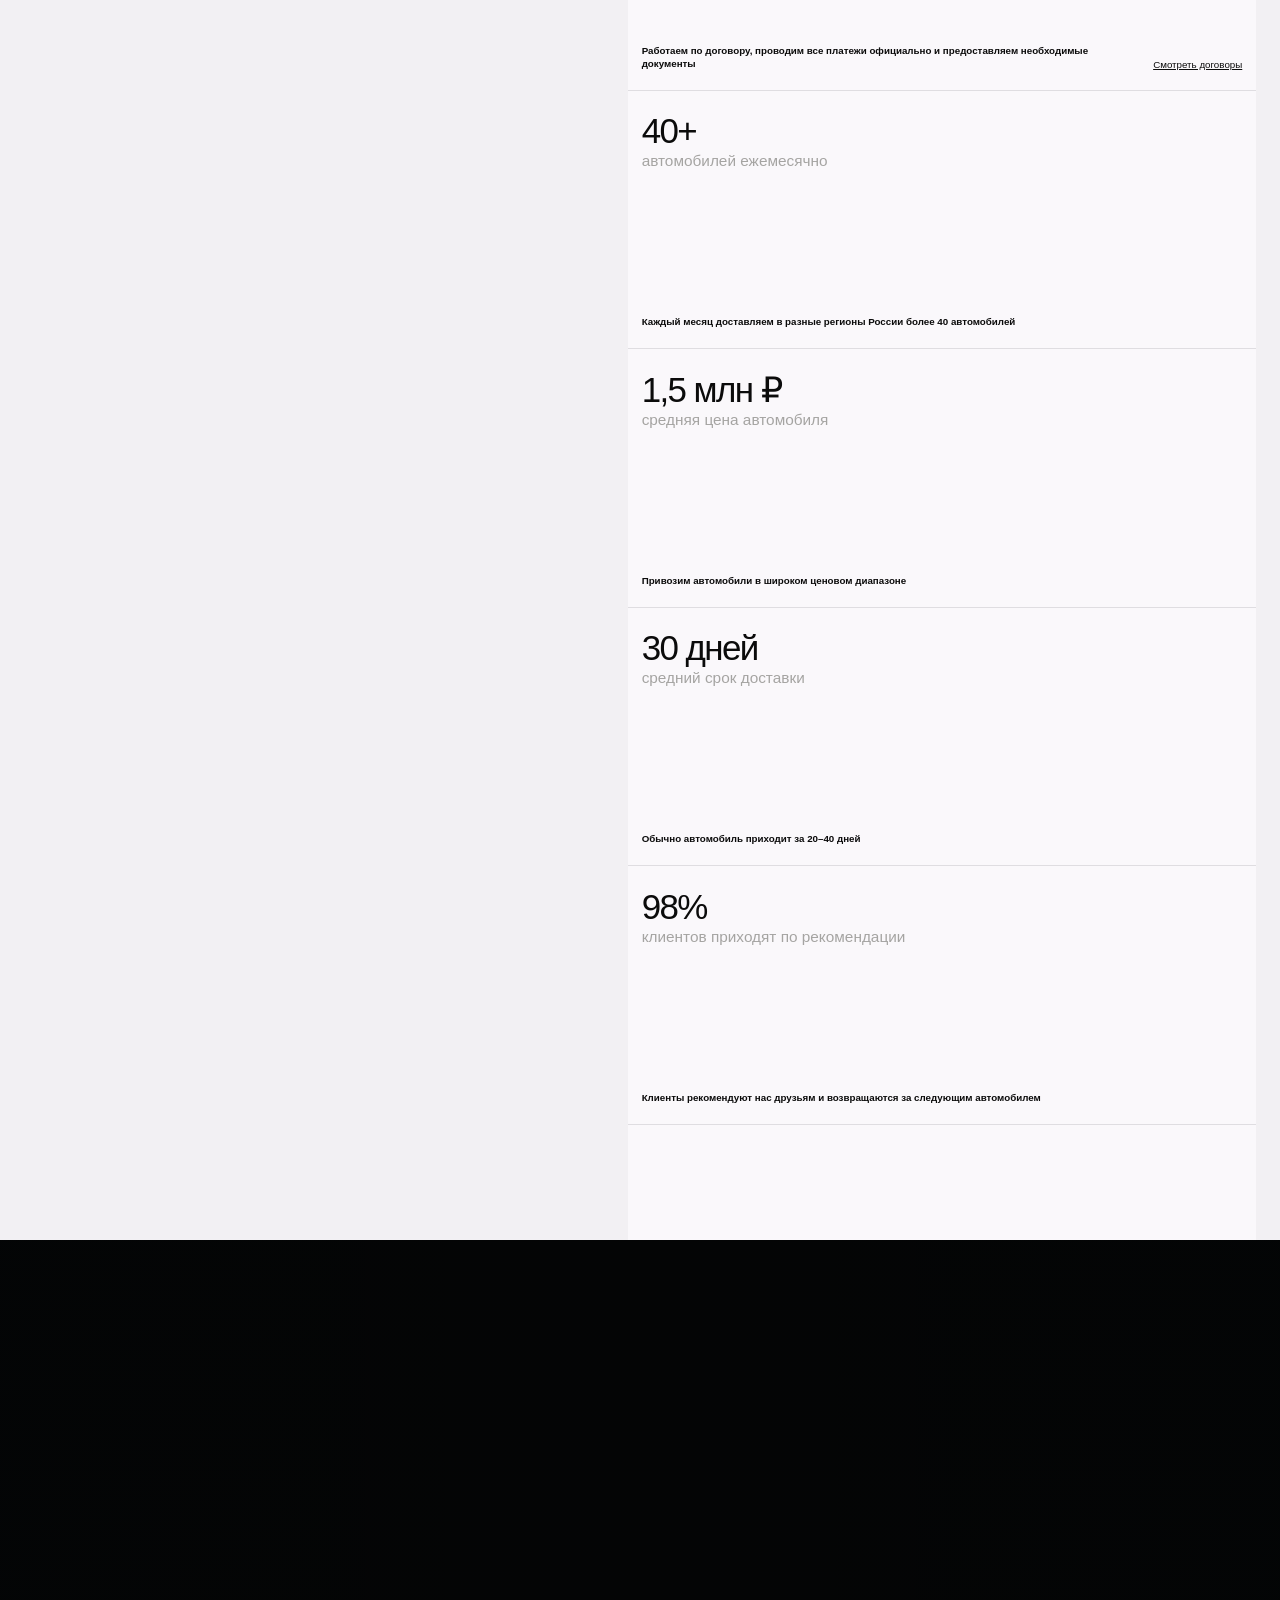
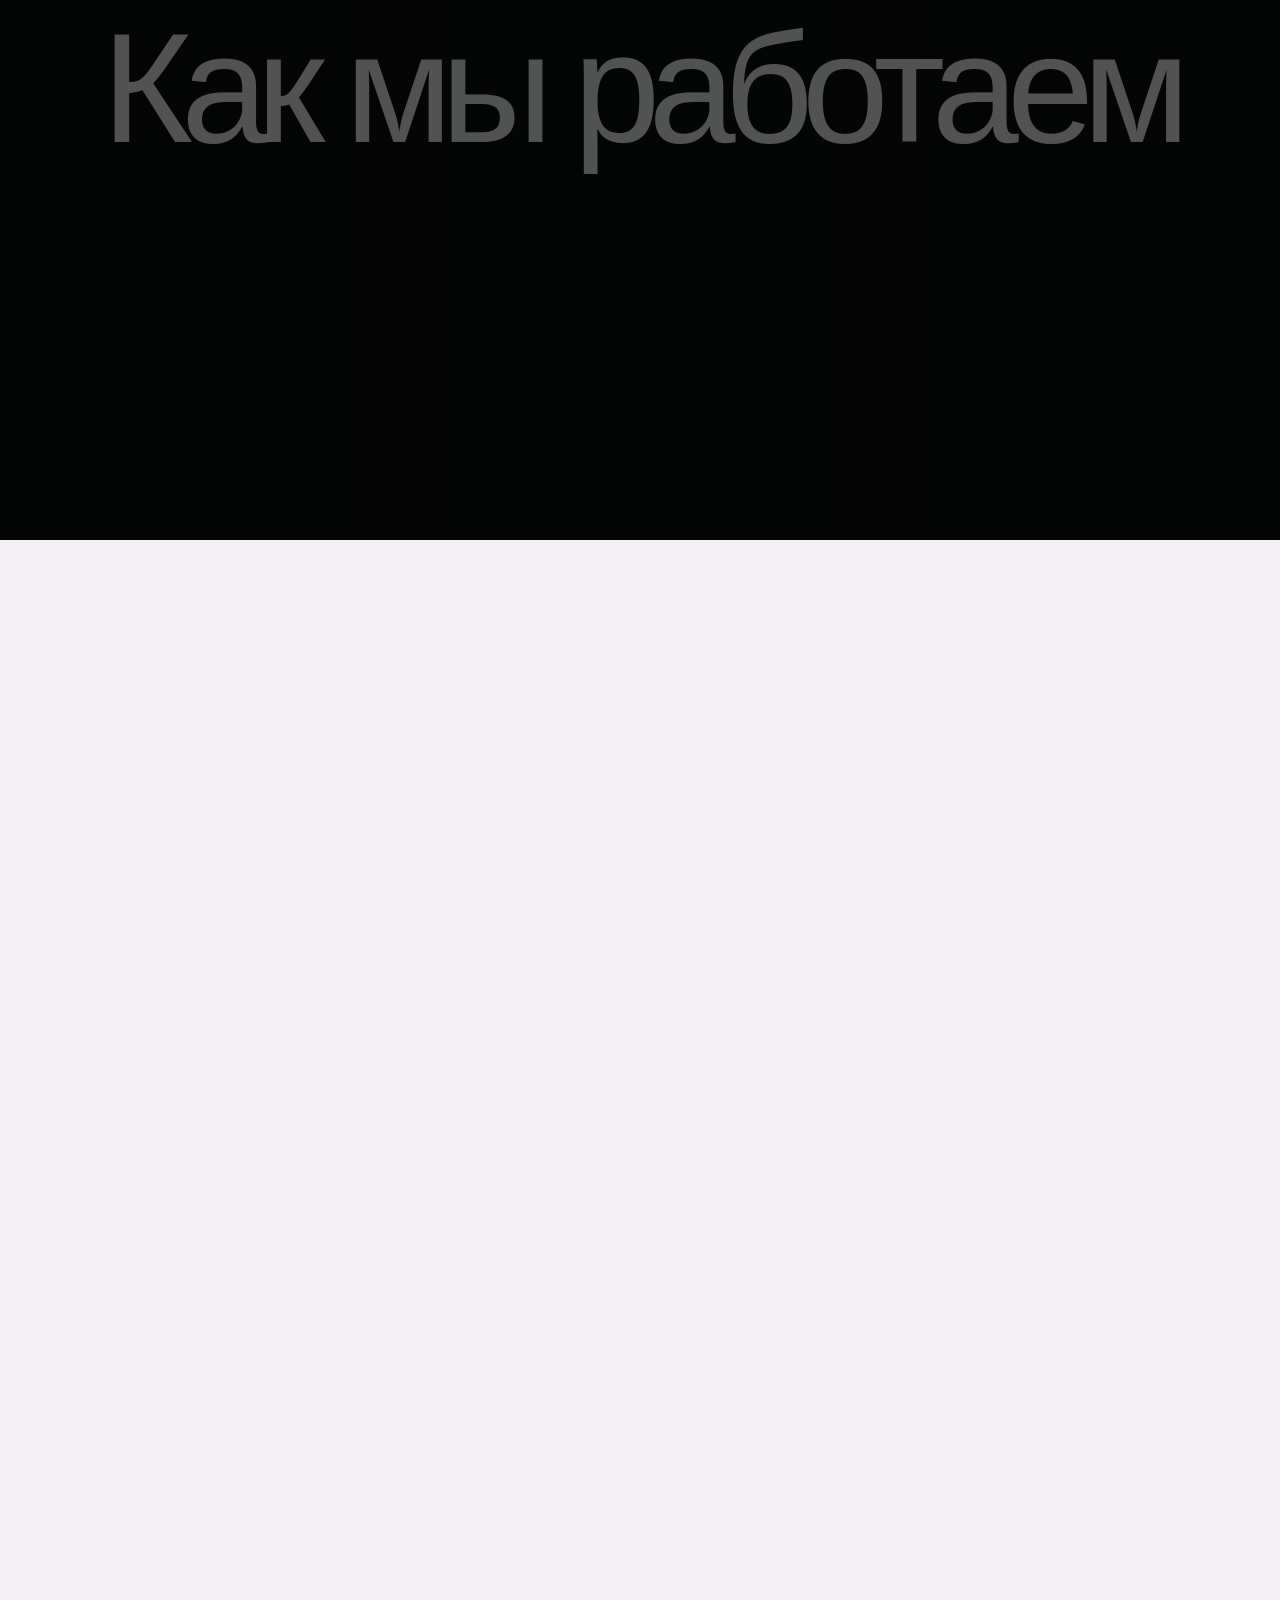
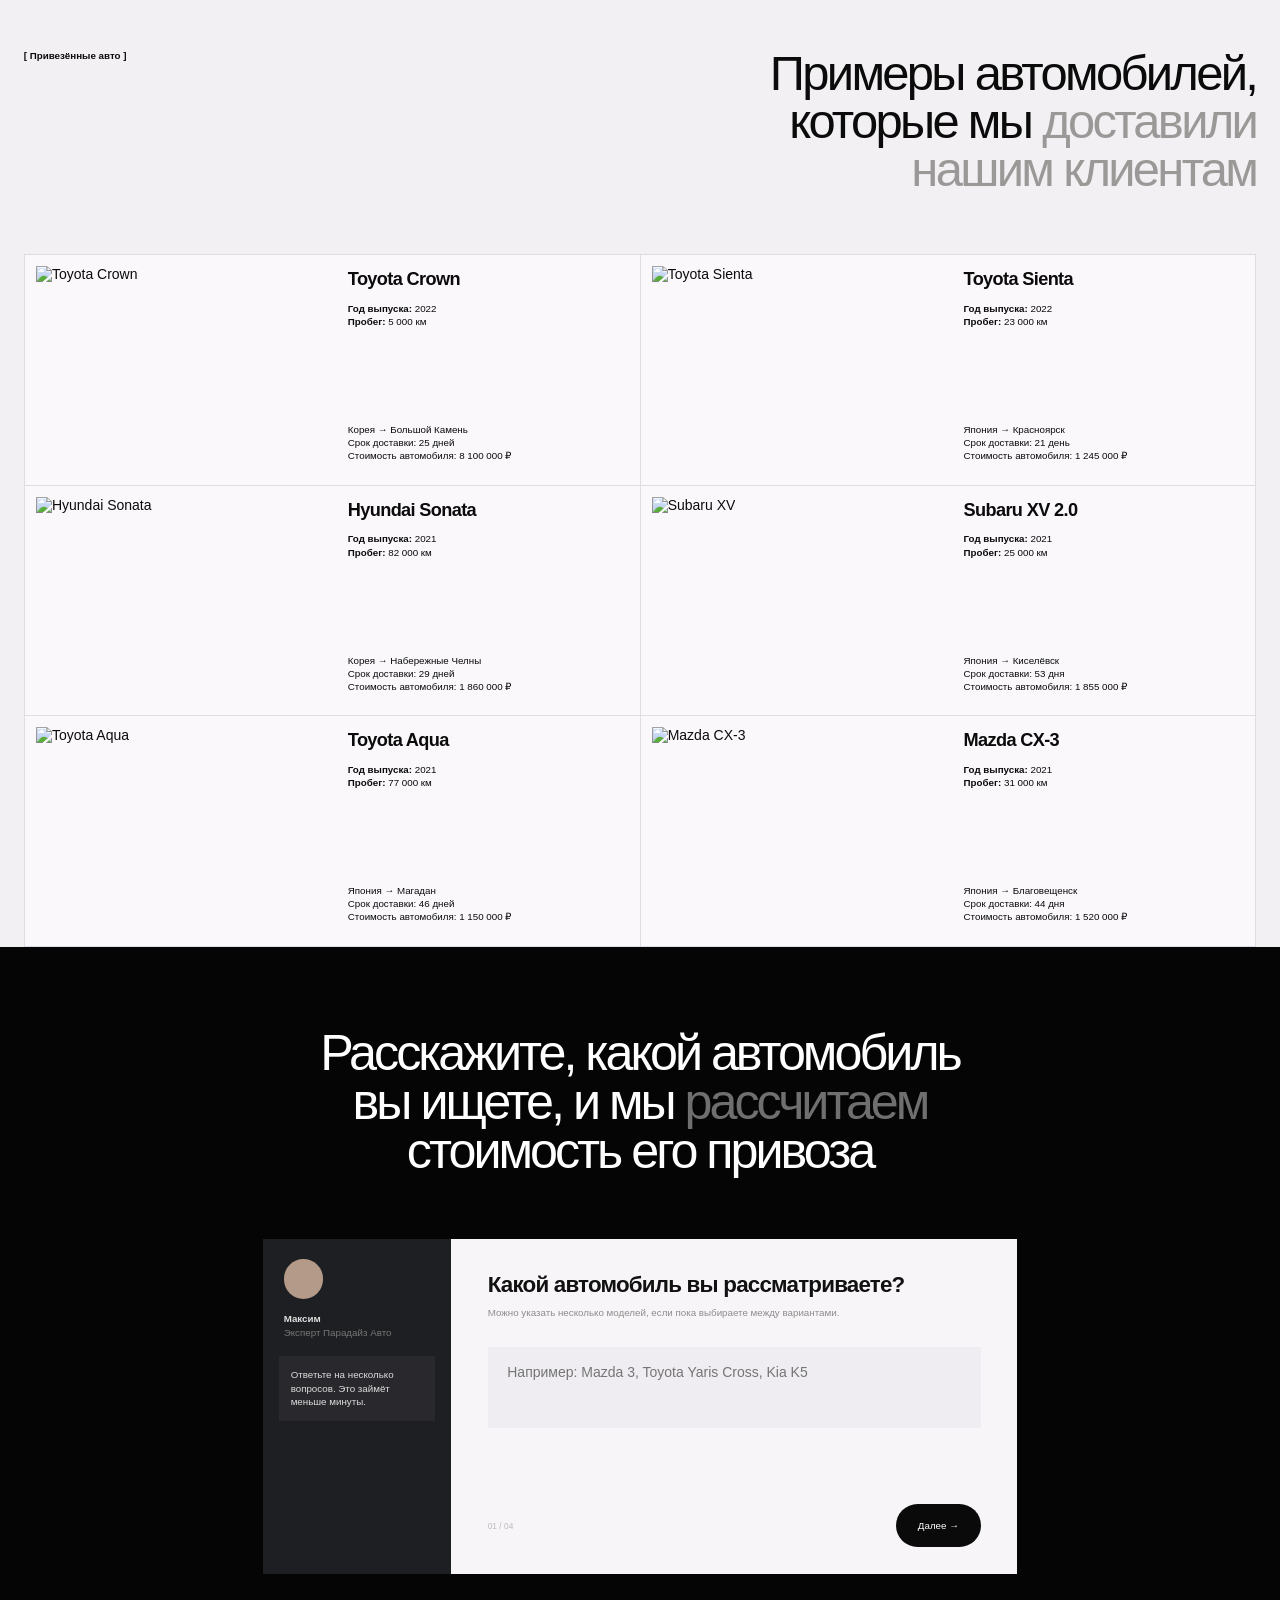
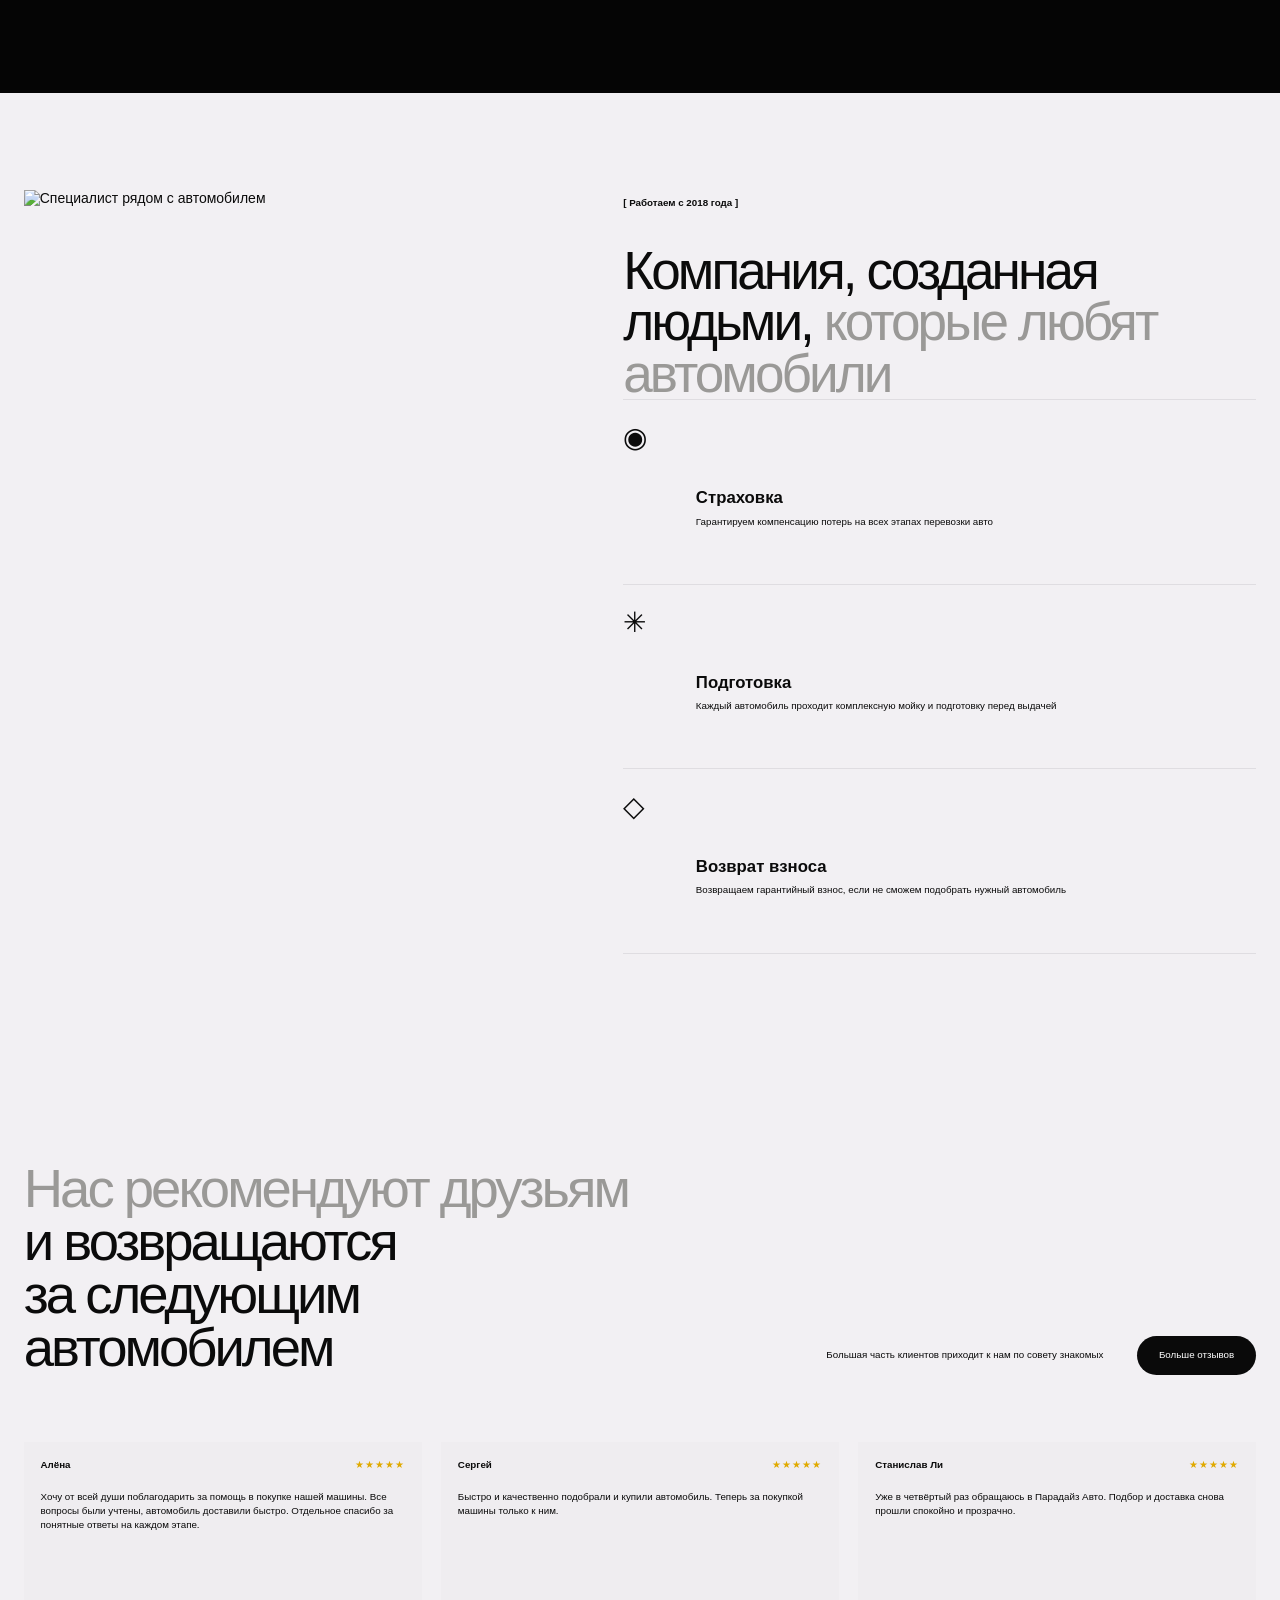
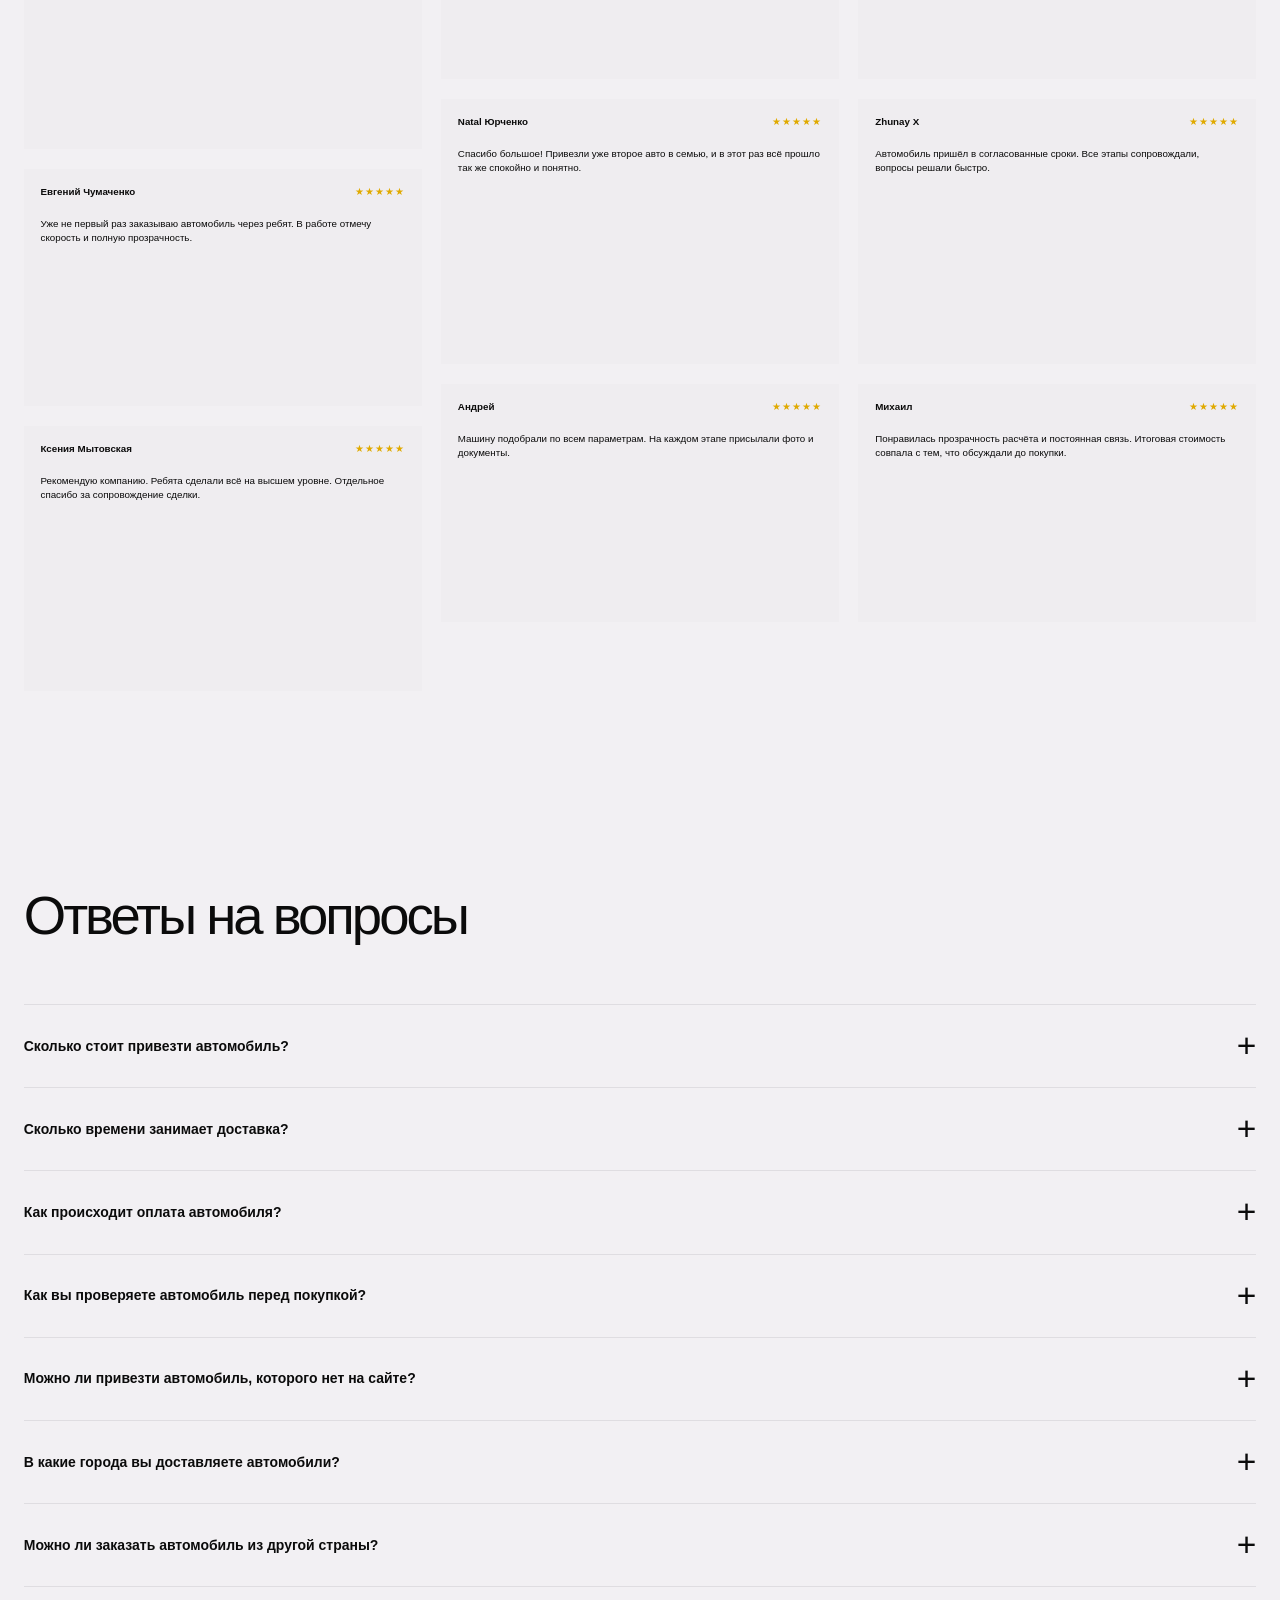
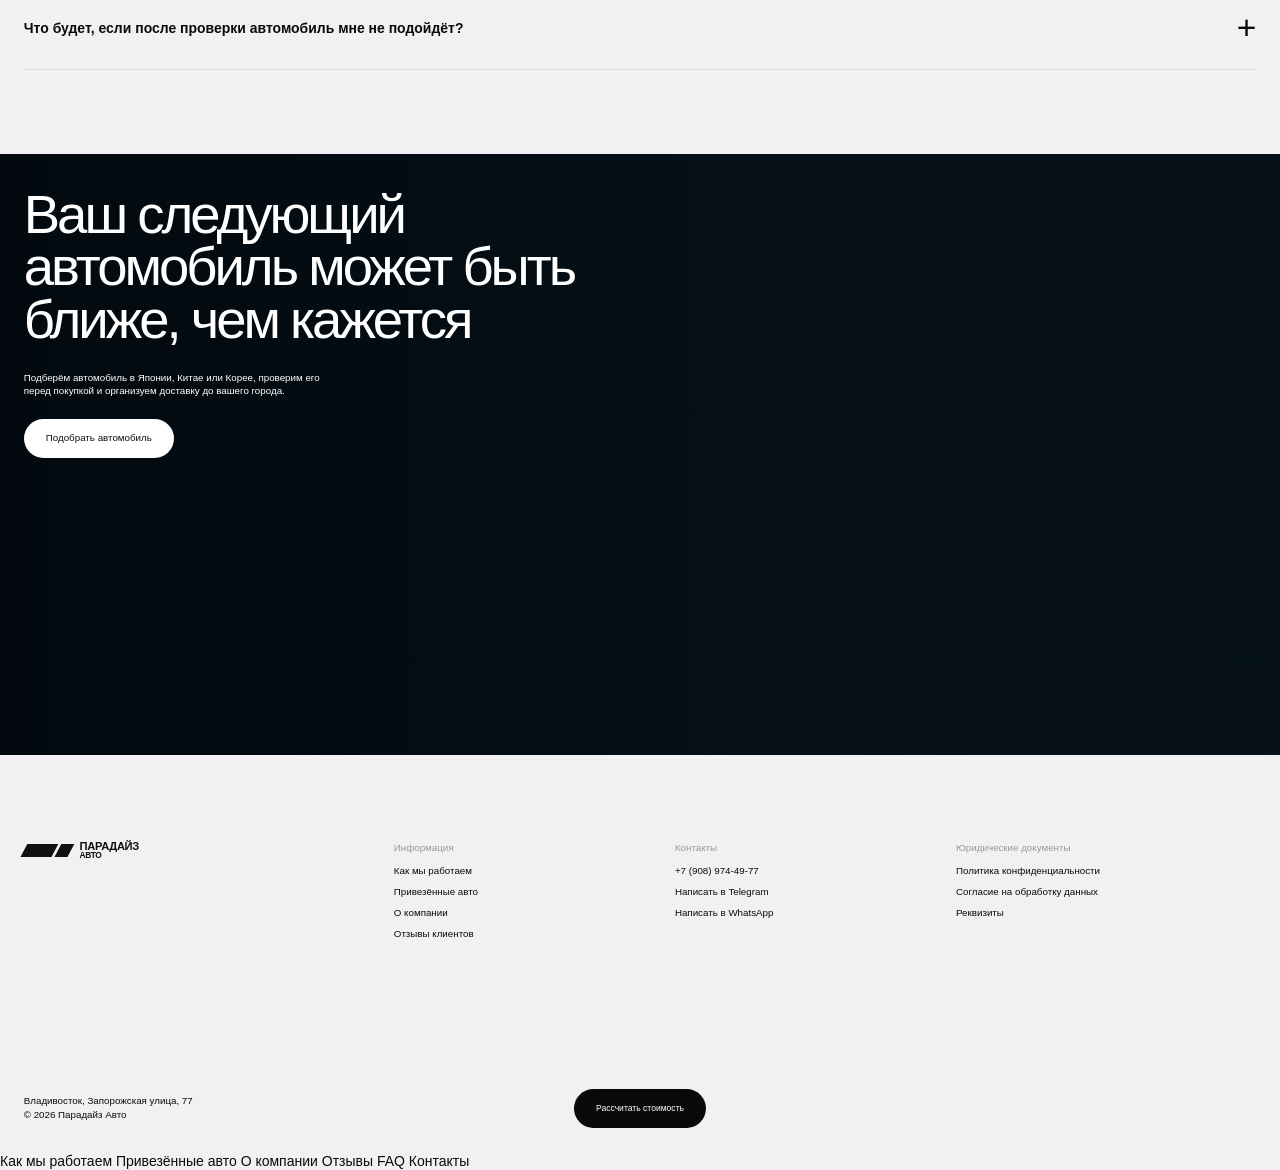
==== commit ec6d574c: "Apply reference interaction and layout pass" ====
--- a/index.html
+++ b/index.html
@@ -10,7 +10,7 @@
 <body>
 <header class="header" id="top">
   <a class="logo" href="#top" aria-label="Парадайз Авто">
-    <span class="logo-symbol"><i></i><i></i></span>
+    <span class="logo-symbol" aria-hidden="true"><i></i><i></i></span>
     <span class="logo-copy">ПАРАДАЙЗ<br><small>АВТО</small></span>
   </a>
   <nav class="nav" aria-label="Навигация">
@@ -23,7 +23,7 @@
   <div class="header-right">
     <a class="header-phone" href="tel:+79089744977">+7 (908) 974-49-77</a>
     <a class="pill pill-white pill-small" href="#calc">Оставить заявку</a>
-    <button class="menu" type="button" aria-label="Меню" aria-expanded="false"><i></i><i></i></button>
+    <button class="menu" type="button" aria-label="Открыть меню" aria-expanded="false"><i></i><i></i></button>
   </div>
 </header>
 
@@ -32,27 +32,42 @@
     <div class="hero-image" aria-hidden="true"></div>
     <div class="hero-overlay" aria-hidden="true"></div>
     <div class="hero-content">
-      <h1>Привезём автомобиль<br>из Азии на <span>30% выгоднее</span><br><span>российского рынка</span></h1>
+      <h1 class="hero-title">Привезём автомобиль<br>из Азии на <span>30% выгоднее</span><br><span>российского рынка</span></h1>
       <p class="hero-note">Япония, Китай и Корея. Сравним варианты, проверим автомобиль<br>и рассчитаем полную стоимость с доставкой.</p>
       <a class="pill pill-white hero-cta" href="#calc">Рассчитать стоимость</a>
     </div>
   </section>
 
   <section class="logos" aria-label="Марки автомобилей">
-    <img src="https://cdn.simpleicons.org/mercedes/8f8f8f" alt="Mercedes-Benz">
-    <img src="https://cdn.simpleicons.org/toyota/8f8f8f" alt="Toyota">
-    <img src="https://cdn.simpleicons.org/hyundai/8f8f8f" alt="Hyundai">
-    <img src="https://cdn.simpleicons.org/honda/8f8f8f" alt="Honda">
-    <img src="https://cdn.simpleicons.org/renault/8f8f8f" alt="Renault">
-    <span class="daihatsu-mark" aria-label="Daihatsu">D</span>
-    <img src="https://cdn.simpleicons.org/suzuki/8f8f8f" alt="Suzuki">
-    <img src="https://cdn.simpleicons.org/volkswagen/8f8f8f" alt="Volkswagen">
-    <img src="https://cdn.simpleicons.org/audi/8f8f8f" alt="Audi">
+    <div class="logos-track">
+      <div class="logos-set">
+        <img src="https://cdn.simpleicons.org/mercedes/8f8f8f" alt="Mercedes-Benz">
+        <img src="https://cdn.simpleicons.org/toyota/8f8f8f" alt="Toyota">
+        <img src="https://cdn.simpleicons.org/hyundai/8f8f8f" alt="Hyundai">
+        <img src="https://cdn.simpleicons.org/honda/8f8f8f" alt="Honda">
+        <img src="https://cdn.simpleicons.org/renault/8f8f8f" alt="Renault">
+        <span class="daihatsu-mark" aria-label="Daihatsu">D</span>
+        <img src="https://cdn.simpleicons.org/suzuki/8f8f8f" alt="Suzuki">
+        <img src="https://cdn.simpleicons.org/volkswagen/8f8f8f" alt="Volkswagen">
+        <img src="https://cdn.simpleicons.org/audi/8f8f8f" alt="Audi">
+      </div>
+      <div class="logos-set" aria-hidden="true">
+        <img src="https://cdn.simpleicons.org/mercedes/8f8f8f" alt="">
+        <img src="https://cdn.simpleicons.org/toyota/8f8f8f" alt="">
+        <img src="https://cdn.simpleicons.org/hyundai/8f8f8f" alt="">
+        <img src="https://cdn.simpleicons.org/honda/8f8f8f" alt="">
+        <img src="https://cdn.simpleicons.org/renault/8f8f8f" alt="">
+        <span class="daihatsu-mark">D</span>
+        <img src="https://cdn.simpleicons.org/suzuki/8f8f8f" alt="">
+        <img src="https://cdn.simpleicons.org/volkswagen/8f8f8f" alt="">
+        <img src="https://cdn.simpleicons.org/audi/8f8f8f" alt="">
+      </div>
+    </div>
   </section>
 
   <section class="benefits" id="benefits">
     <div class="benefits-left">
-      <h2>Почему клиенты<br>выбирают <span>Парадайз Авто</span></h2>
+      <h2 class="reveal-heading">Почему клиенты<br>выбирают <span>Парадайз Авто</span></h2>
       <div class="countries"><span class="country-flag flag-jp" aria-label="Япония"></span><span class="country-flag flag-cn" aria-label="Китай">★</span><span class="country-flag flag-kr" aria-label="Корея"></span><p>Работаем только с проверенными<br>аукционами в Японии, Китае и Корее</p></div>
     </div>
     <div class="benefits-right">
@@ -69,7 +84,7 @@
     <div class="process-sticky">
       <div class="process-image" aria-hidden="true"></div>
       <div class="process-dark" aria-hidden="true"></div>
-      <h2>Как мы работаем</h2>
+      <h2 class="reveal-heading">Как мы работаем</h2>
       <div class="steps" aria-live="polite">
         <article class="step" data-step="0"><span class="step-icon">◈</span><small>Шаг 1</small><h3>Определяем<br>параметры</h3><p>Обсуждаем бюджет, модель, год выпуска и другие пожелания к автомобилю.</p></article>
         <article class="step" data-step="1"><span class="step-icon">□</span><small>Шаг 2</small><h3>Заключаем<br>договор</h3><p>Фиксируем стоимость услуг, условия работы и порядок оплаты.</p></article>
@@ -77,27 +92,28 @@
         <article class="step" data-step="3"><span class="step-icon">◇</span><small>Шаг 4</small><h3>Перевозка<br>и растаможка</h3><p>Организуем перевозку, таможенное оформление и подготовку документов.</p></article>
         <article class="step" data-step="4"><span class="step-icon">⌁</span><small>Шаг 5</small><h3>Доставка</h3><p>Доставляем автомобиль в ваш город и передаём его вместе с комплектом документов.</p></article>
       </div>
-      <div class="process-bottom"><a class="pill pill-white" href="#calc">Рассчитать стоимость</a><span class="round">≡</span></div>
     </div>
   </section>
 
   <section class="cars" id="cars">
-    <div class="section-heading"><span>[ Привезённые авто ]</span><h2>Примеры автомобилей,<br>которые мы <em>доставили<br>нашим клиентам</em></h2></div>
+    <div class="section-heading">
+      <span>[ Привезённые авто ]</span>
+      <h2 class="reveal-heading">Примеры автомобилей,<br>которые мы <em>доставили<br>нашим клиентам</em></h2>
+    </div>
     <div class="cars-grid">
-      <article class="car"><img src="https://upload.wikimedia.org/wikipedia/commons/thumb/9/9f/Black_Toyota_Crown_Front.jpg/1280px-Black_Toyota_Crown_Front.jpg" alt="Toyota Crown"><div><h3>Toyota Crown</h3><p><b>Год выпуска:</b> 2022<br><b>Пробег:</b> 5 000 км</p><small>Корея → Большой Камень<br>Срок доставки: 25 дней<br>Стоимость автомобиля: 8 100 000 ₽</small></div></article>
-      <article class="car"><img src="https://www.storage.importautos.com.au/md/global/images/MXPL10G-1060876/680485_41054d41f1.jpg" alt="Toyota Sienta"><div><h3>Toyota Sienta</h3><p><b>Год выпуска:</b> 2022<br><b>Пробег:</b> 23 000 км</p><small>Япония → Красноярск<br>Срок доставки: 21 день<br>Стоимость автомобиля: 1 245 000 ₽</small></div></article>
-      <article class="car"><img src="https://storage.vancar.kr/Products/23300/23262_255362_1bd984d6d2.jpg" alt="Hyundai Sonata"><div><h3>Hyundai Sonata</h3><p><b>Год выпуска:</b> 2021<br><b>Пробег:</b> 82 000 км</p><small>Корея → Набережные Челны<br>Срок доставки: 29 дней<br>Стоимость автомобиля: 1 860 000 ₽</small></div></article>
-      <article class="car"><img src="https://d2s8i866417m9.cloudfront.net/photo/46993292/photo/medium-b1639de7b8bc5e3f17525bde387fe6a5.jpg" alt="Subaru XV"><div><h3>Subaru XV 2.0</h3><p><b>Год выпуска:</b> 2021<br><b>Пробег:</b> 25 000 км</p><small>Япония → Киселёвск<br>Срок доставки: 53 дня<br>Стоимость автомобиля: 1 855 000 ₽</small></div></article>
-      <article class="car"><img src="https://d2j6dbq0eux0bg.cloudfront.net/images/85951253/5364865291.jpg" alt="Toyota Aqua"><div><h3>Toyota Aqua</h3><p><b>Год выпуска:</b> 2021<br><b>Пробег:</b> 77 000 км</p><small>Япония → Магадан<br>Срок доставки: 46 дней<br>Стоимость автомобиля: 1 150 000 ₽</small></div></article>
-      <article class="car"><img src="https://fastly-production.24c.in/hello-ar/dev/uploads/69ddc842b273cc036c3f3e6f/c6f4651e-3a46-41c0-b2bf-576f5396f7bf/slot/1C8A6979.JPG?auto=format&dpr=2&w=700" alt="Mazda CX-3"><div><h3>Mazda CX-3</h3><p><b>Год выпуска:</b> 2021<br><b>Пробег:</b> 31 000 км</p><small>Япония → Благовещенск<br>Срок доставки: 44 дня<br>Стоимость автомобиля: 1 520 000 ₽</small></div></article>
-      
+      <article class="car"><div class="car-media"><img src="https://upload.wikimedia.org/wikipedia/commons/thumb/9/9f/Black_Toyota_Crown_Front.jpg/1280px-Black_Toyota_Crown_Front.jpg" alt="Toyota Crown"></div><div><h3>Toyota Crown</h3><p><b>Год выпуска:</b> 2022<br><b>Пробег:</b> 5 000 км</p><small>Корея → Большой Камень<br>Срок доставки: 25 дней<br>Стоимость автомобиля: 8 100 000 ₽</small></div></article>
+      <article class="car"><div class="car-media"><img src="https://www.storage.importautos.com.au/md/global/images/MXPL10G-1060876/680485_41054d41f1.jpg" alt="Toyota Sienta"></div><div><h3>Toyota Sienta</h3><p><b>Год выпуска:</b> 2022<br><b>Пробег:</b> 23 000 км</p><small>Япония → Красноярск<br>Срок доставки: 21 день<br>Стоимость автомобиля: 1 245 000 ₽</small></div></article>
+      <article class="car"><div class="car-media"><img src="https://storage.vancar.kr/Products/23300/23262_255362_1bd984d6d2.jpg" alt="Hyundai Sonata"></div><div><h3>Hyundai Sonata</h3><p><b>Год выпуска:</b> 2021<br><b>Пробег:</b> 82 000 км</p><small>Корея → Набережные Челны<br>Срок доставки: 29 дней<br>Стоимость автомобиля: 1 860 000 ₽</small></div></article>
+      <article class="car"><div class="car-media"><img src="https://d2s8i866417m9.cloudfront.net/photo/46993292/photo/medium-b1639de7b8bc5e3f17525bde387fe6a5.jpg" alt="Subaru XV"></div><div><h3>Subaru XV 2.0</h3><p><b>Год выпуска:</b> 2021<br><b>Пробег:</b> 25 000 км</p><small>Япония → Киселёвск<br>Срок доставки: 53 дня<br>Стоимость автомобиля: 1 855 000 ₽</small></div></article>
+      <article class="car"><div class="car-media"><img src="https://d2j6dbq0eux0bg.cloudfront.net/images/85951253/5364865291.jpg" alt="Toyota Aqua"></div><div><h3>Toyota Aqua</h3><p><b>Год выпуска:</b> 2021<br><b>Пробег:</b> 77 000 км</p><small>Япония → Магадан<br>Срок доставки: 46 дней<br>Стоимость автомобиля: 1 150 000 ₽</small></div></article>
+      <article class="car"><div class="car-media"><img src="https://fastly-production.24c.in/hello-ar/dev/uploads/69ddc842b273cc036c3f3e6f/c6f4651e-3a46-41c0-b2bf-576f5396f7bf/slot/1C8A6979.JPG?auto=format&dpr=2&w=700" alt="Mazda CX-3"></div><div><h3>Mazda CX-3</h3><p><b>Год выпуска:</b> 2021<br><b>Пробег:</b> 31 000 км</p><small>Япония → Благовещенск<br>Срок доставки: 44 дня<br>Стоимость автомобиля: 1 520 000 ₽</small></div></article>
     </div>
   </section>
 
   <section class="calculator" id="calc">
-    <h2>Расскажите, какой автомобиль<br>вы ищете, и мы <span>рассчитаем</span><br>стоимость его привоза</h2>
+    <h2 class="reveal-heading">Расскажите, какой автомобиль<br>вы ищете, и мы <span>рассчитаем</span><br>стоимость его привоза</h2>
     <div class="calc-card">
-      <aside class="manager"><div class="manager-avatar">М</div><b>Максим</b><small>Эксперт Парадайз Авто</small><p>Ответьте на несколько вопросов. Это займёт меньше минуты.</p></aside>
+      <aside class="manager"><div class="manager-avatar"></div><b>Максим</b><small>Эксперт Парадайз Авто</small><p>Ответьте на несколько вопросов. Это займёт меньше минуты.</p></aside>
       <form class="quiz" id="quiz">
         <div class="quiz-page is-active"><h3>Какой автомобиль вы рассматриваете?</h3><p>Можно указать несколько моделей, если пока выбираете между вариантами.</p><textarea placeholder="Например: Mazda 3, Toyota Yaris Cross, Kia K5"></textarea></div>
         <div class="quiz-page"><h3>Какой ориентировочный бюджет?</h3><p>Укажите общий бюджет с доставкой</p><input type="text" placeholder="Например: до 2 000 000 ₽"></div>
@@ -110,7 +126,9 @@
 
   <section class="about" id="about">
     <div class="about-photo"><img src="https://images.pexels.com/photos/9878896/pexels-photo-9878896.jpeg?cs=srgb&fm=jpg&w=1400" alt="Специалист рядом с автомобилем"></div>
-    <div class="about-copy"><span class="eyebrow">[ Работаем с 2018 года ]</span><h2>Компания, созданная<br>людьми, <em>которые любят<br>автомобили</em></h2>
+    <div class="about-copy">
+      <span class="eyebrow">[ Работаем с 2018 года ]</span>
+      <h2 class="reveal-heading">Компания, созданная<br>людьми, <em>которые любят<br>автомобили</em></h2>
       <div class="about-points">
         <article><span>◉</span><div><h3>Страховка</h3><p>Гарантируем компенсацию потерь на всех этапах перевозки авто</p></div></article>
         <article><span>✳</span><div><h3>Подготовка</h3><p>Каждый автомобиль проходит комплексную мойку и подготовку перед выдачей</p></div></article>
@@ -120,7 +138,7 @@
   </section>
 
   <section class="reviews" id="reviews">
-    <div class="reviews-top"><h2><span>Нас рекомендуют друзьям</span><br>и возвращаются<br>за следующим<br>автомобилем</h2><div><p>Большая часть клиентов приходит к нам по совету знакомых</p><button class="pill pill-black" type="button">Больше отзывов</button></div></div>
+    <div class="reviews-top"><h2 class="reveal-heading"><span>Нас рекомендуют друзьям</span><br>и возвращаются<br>за следующим<br>автомобилем</h2><div><p>Большая часть клиентов приходит к нам по совету знакомых</p><button class="pill pill-black" type="button">Больше отзывов</button></div></div>
     <div class="review-wall">
       <article class="review tall"><header><b>Алёна</b><span>★★★★★</span></header><p>Хочу от всей души поблагодарить за помощь в покупке нашей машины. Все вопросы были учтены, автомобиль доставили быстро. Отдельное спасибо за понятные ответы на каждом этапе.</p><div class="review-photo"></div></article>
       <article class="review"><header><b>Евгений Чумаченко</b><span>★★★★★</span></header><p>Уже не первый раз заказываю автомобиль через ребят. В работе отмечу скорость и полную прозрачность.</p></article>
@@ -135,7 +153,7 @@
   </section>
 
   <section class="faq" id="faq">
-    <h2>Ответы на вопросы</h2>
+    <h2 class="reveal-heading">Ответы на вопросы</h2>
     <div class="faq-list">
       <details><summary>Сколько стоит привезти автомобиль?</summary><p>Цена зависит от страны, модели, стоимости покупки, курса валют, логистики и таможенных платежей. Точный расчёт делаем под конкретный автомобиль.</p></details>
       <details><summary>Сколько времени занимает доставка?</summary><p>Обычно 20–40 дней в зависимости от страны покупки и региона доставки.</p></details>
@@ -150,8 +168,7 @@
 
   <section class="final">
     <div class="final-image"></div><div class="final-overlay"></div>
-    <div class="final-copy"><h2>Ваш следующий<br>автомобиль может быть<br>ближе, чем кажется</h2><p>Подберём автомобиль в Японии, Китае или Корее, проверим его<br>перед покупкой и организуем доставку до вашего города.</p><a class="pill pill-white" href="#calc">Подобрать автомобиль</a></div>
-    <div class="final-bottom"><a class="pill pill-white" href="#calc">Рассчитать стоимость</a><span class="round light">≡</span></div>
+    <div class="final-copy"><h2 class="reveal-heading">Ваш следующий<br>автомобиль может быть<br>ближе, чем кажется</h2><p>Подберём автомобиль в Японии, Китае или Корее, проверим его<br>перед покупкой и организуем доставку до вашего города.</p><a class="pill pill-white" href="#calc">Подобрать автомобиль</a></div>
   </section>
 </main>
 
@@ -163,7 +180,21 @@
   <a class="pill pill-black footer-cta" href="#calc">Рассчитать стоимость</a>
 </footer>
 
-<div class="floating"><a href="#calc">Рассчитать стоимость</a><button type="button">≡</button></div>
+<div class="floating" aria-label="Быстрые действия">
+  <a href="#calc">Рассчитать стоимость</a>
+  <button class="floating-toggle" type="button" aria-label="Открыть меню" aria-expanded="false"><span></span><span></span><span></span></button>
+</div>
+<div class="floating-menu" aria-hidden="true">
+  <nav>
+    <a href="#process">Как мы работаем</a>
+    <a href="#cars">Привезённые авто</a>
+    <a href="#about">О компании</a>
+    <a href="#reviews">Отзывы</a>
+    <a href="#faq">FAQ</a>
+    <a href="#contacts">Контакты</a>
+  </nav>
+</div>
+
 <script src="app.js"></script>
 </body>
 </html>
--- a/styles.css
+++ b/styles.css
@@ -218,94 +218,3 @@
   .final-image{background-size:72% auto;background-position:94% 72%}
   footer{min-height:calc(285*var(--u));padding:calc(62*var(--u)) calc(17*var(--u)) calc(22*var(--u));gap:calc(42*var(--u));font-size:calc(7*var(--u))}
 }
-
-/* Exact visual assets extracted from the supplied reference recording */
-.process-image{
-  background-image:url('assets/process-bg.webp')!important;
-  background-size:cover!important;
-  background-position:center!important;
-  filter:none!important;
-}
-.process-image:after{display:none!important}
-.car-photo{
-  width:100%;
-  height:100%;
-  background-image:url('assets/cars-sprite.webp');
-  background-repeat:no-repeat;
-  background-size:100% 600%;
-  background-position-x:center;
-}
-.car-photo-1{background-position-y:0%}
-.car-photo-2{background-position-y:20%}
-.car-photo-3{background-position-y:40%}
-.car-photo-4{background-position-y:60%}
-.car-photo-5{background-position-y:80%}
-.car-photo-6{background-position-y:100%}
-.final-image{
-  background-image:url('assets/final-car.webp')!important;
-  background-repeat:no-repeat!important;
-  background-size:auto 90%!important;
-  background-position:100% 100%!important;
-  background-color:#07101a!important;
-}
-.final-overlay{
-  background:linear-gradient(90deg,#07101a 0%,rgba(7,16,26,.96) 23%,rgba(7,16,26,.48) 45%,rgba(7,16,26,.08) 72%,rgba(7,16,26,.05) 100%)!important;
-}
-
-/* Desktop hero locked to the supplied reference frame. Invisible live controls remain clickable above it. */
-@media (min-width:901px){
-  .hero-image{
-    background-image:url('assets/hero-ref.webp')!important;
-    background-size:cover!important;
-    background-position:center!important;
-    transform:none!important;
-    filter:none!important;
-  }
-  .hero-overlay{display:none!important}
-  .header{opacity:0}
-  .hero-content>h1,.hero-note,.hero-cta{opacity:0}
-}
-
-/* Desktop hero: exact visual frame extracted from the supplied reference recording.
-   Live header/nav/CTA remain above it as invisible hit targets. */
-@media (min-width:901px){
-  .hero-image{
-    background-image:url('assets/hero-ref.webp')!important;
-    background-size:cover!important;
-    background-position:center!important;
-    transform:none!important;
-    filter:none!important;
-  }
-  .hero-overlay{display:none!important}
-  .header{opacity:0}
-  .hero-content>h1,.hero-note,.hero-cta{opacity:0}
-}
-
-/* Reference palette and exact process-card surfaces */
-:root{
-  --bg:#f3f0f4;
-  --paper:#fbf8fc;
-  --muted:#9b989d;
-  --line:#ded9df;
-}
-body{background:var(--bg)}
-.benefits-right{background:var(--paper)}
-.review{background:#fbf8fc}
-
-@media (min-width:901px){
-  .process{height:520vh!important}
-  .step{
-    background-image:url('assets/process-cards.webp')!important;
-    background-repeat:no-repeat!important;
-    background-size:100% 500%!important;
-    background-color:transparent!important;
-    backdrop-filter:none!important;
-    -webkit-backdrop-filter:none!important;
-  }
-  .step[data-step="0"]{background-position:0 0}
-  .step[data-step="1"]{background-position:0 25%}
-  .step[data-step="2"]{background-position:0 50%}
-  .step[data-step="3"]{background-position:0 75%}
-  .step[data-step="4"]{background-position:0 100%}
-  .step>*{opacity:0!important}
-}
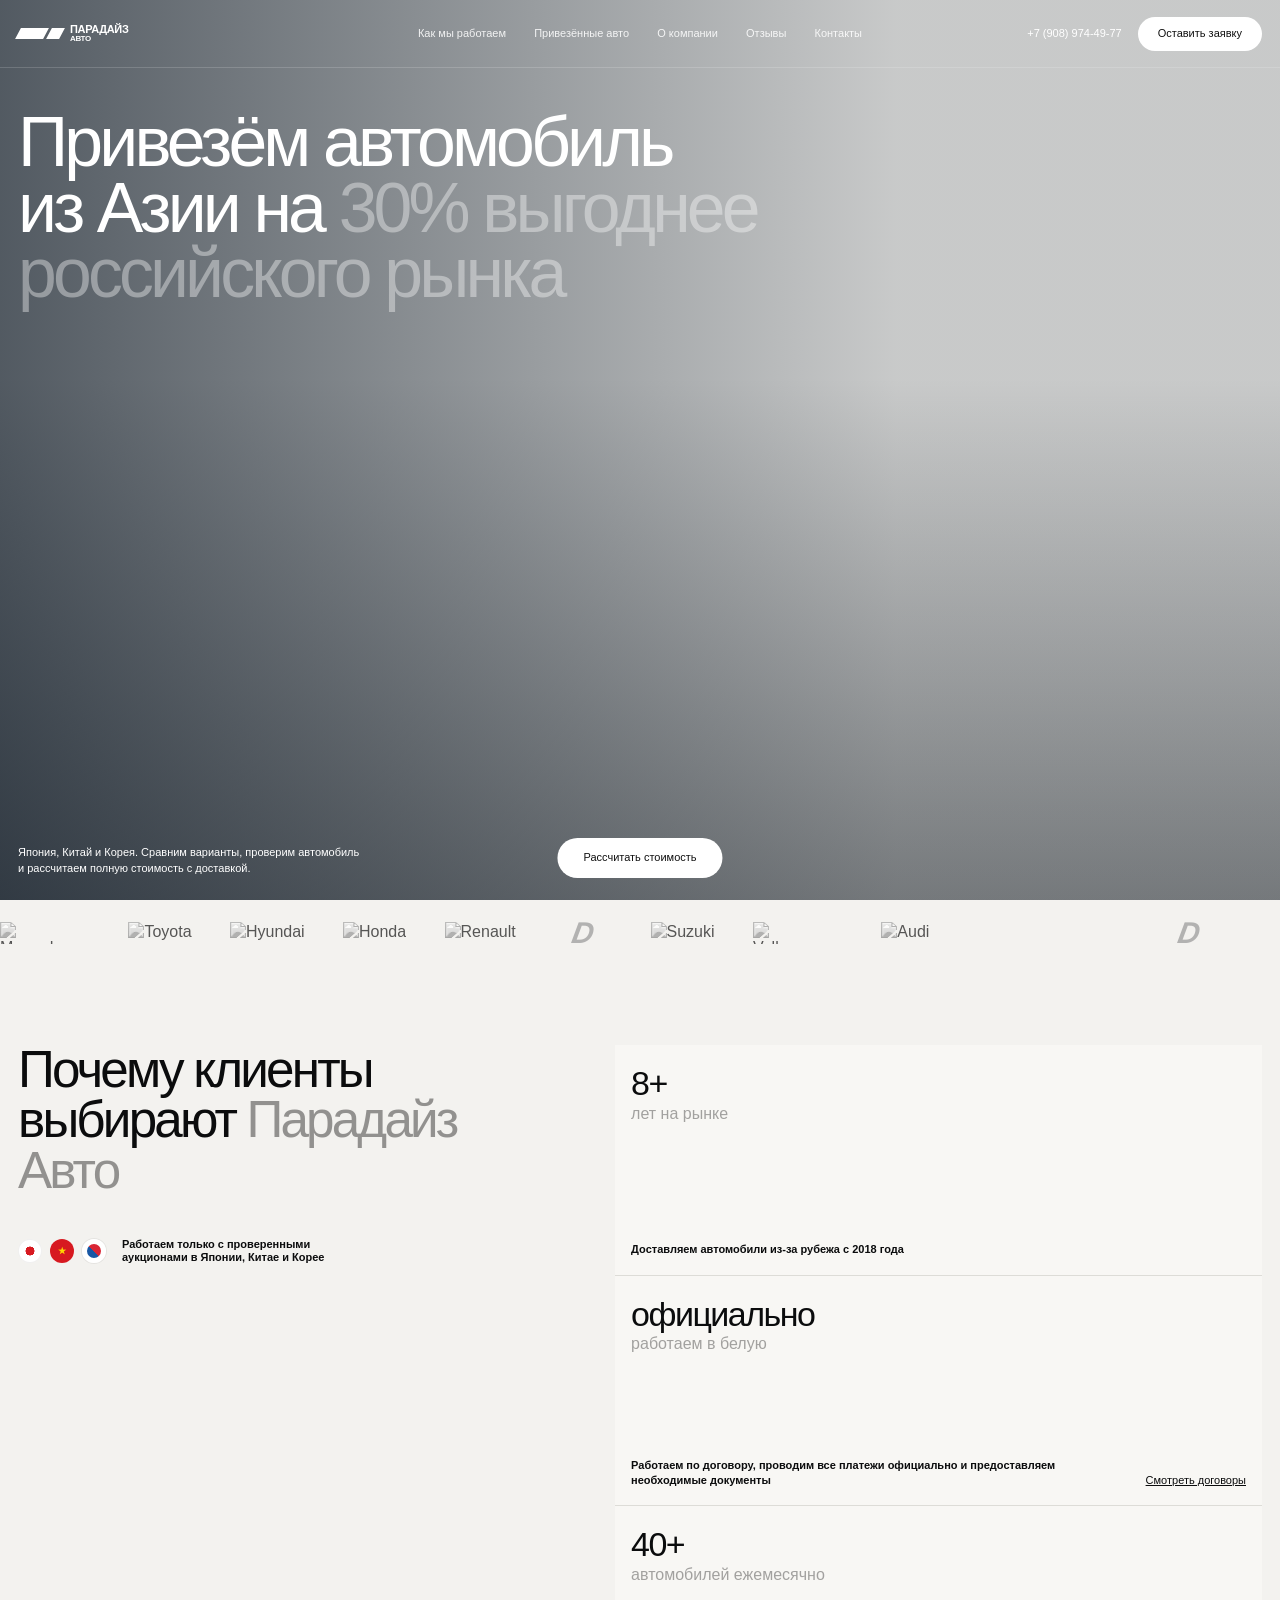
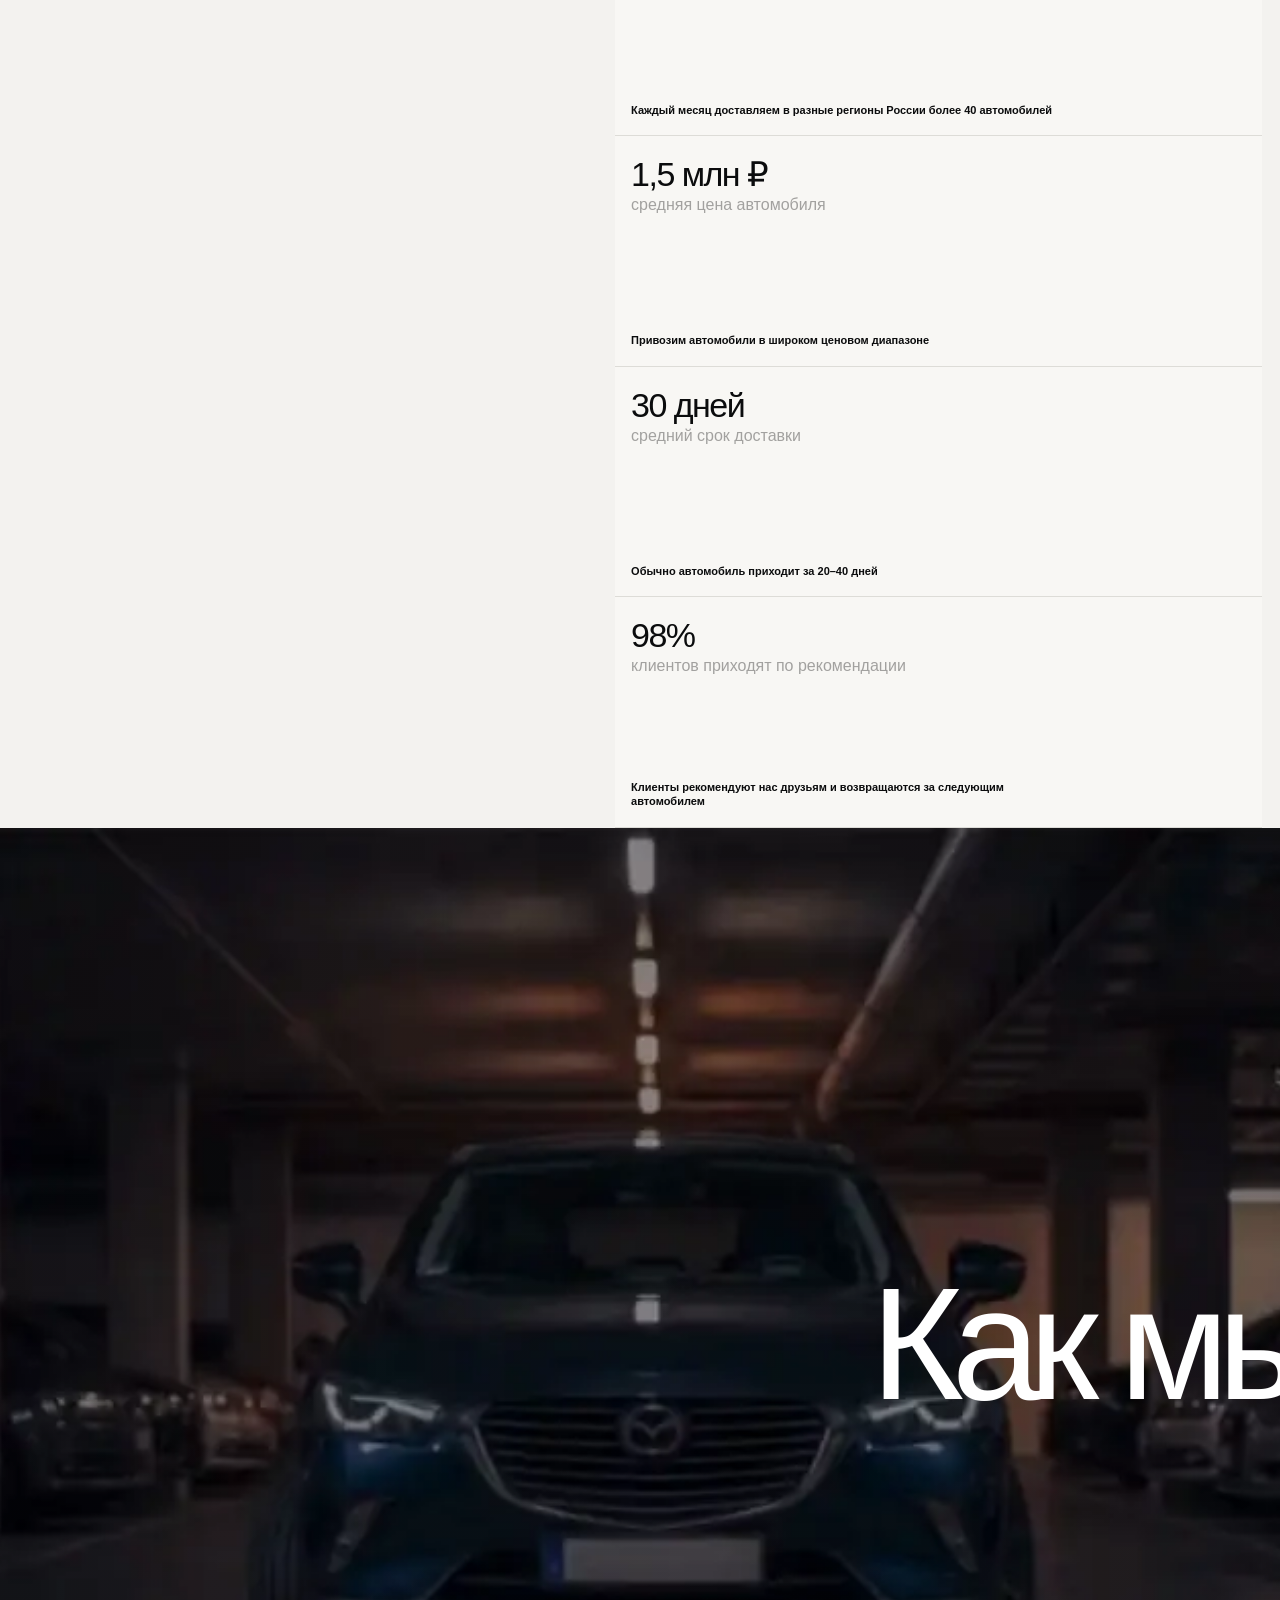
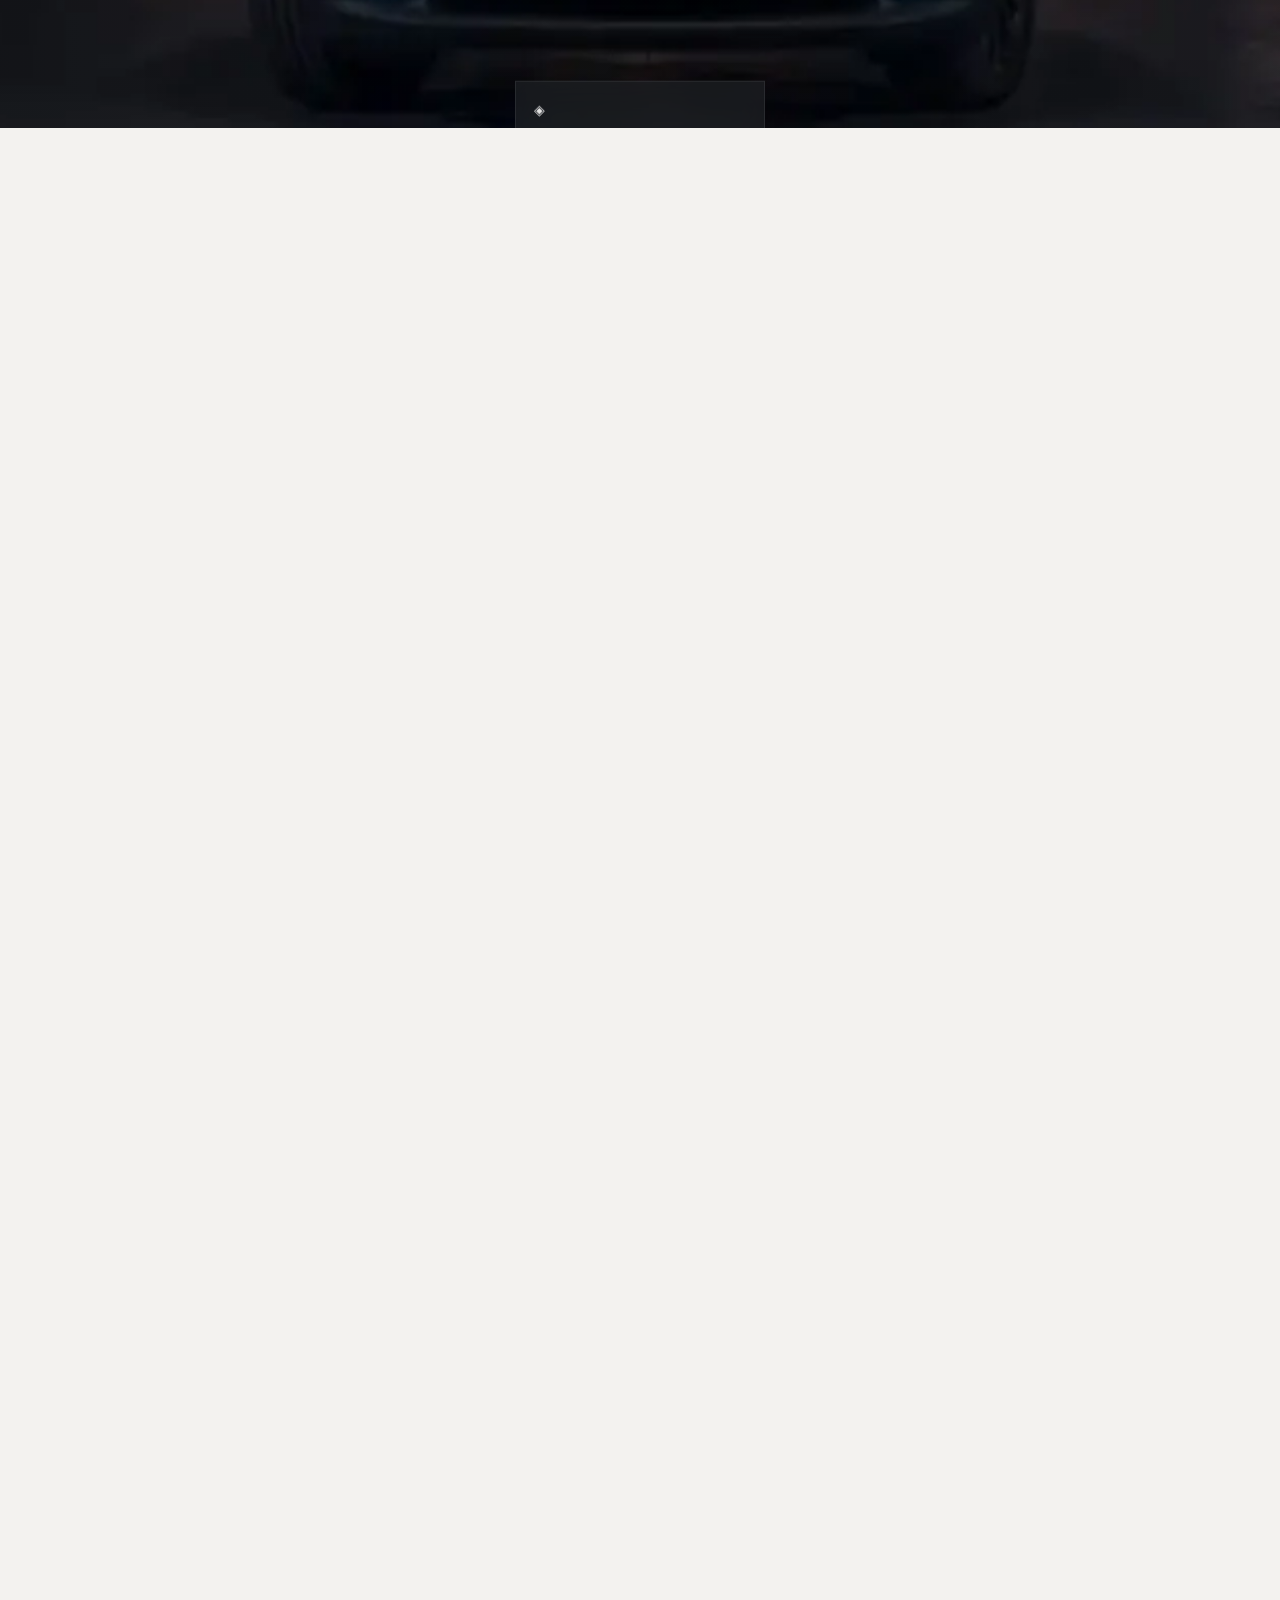
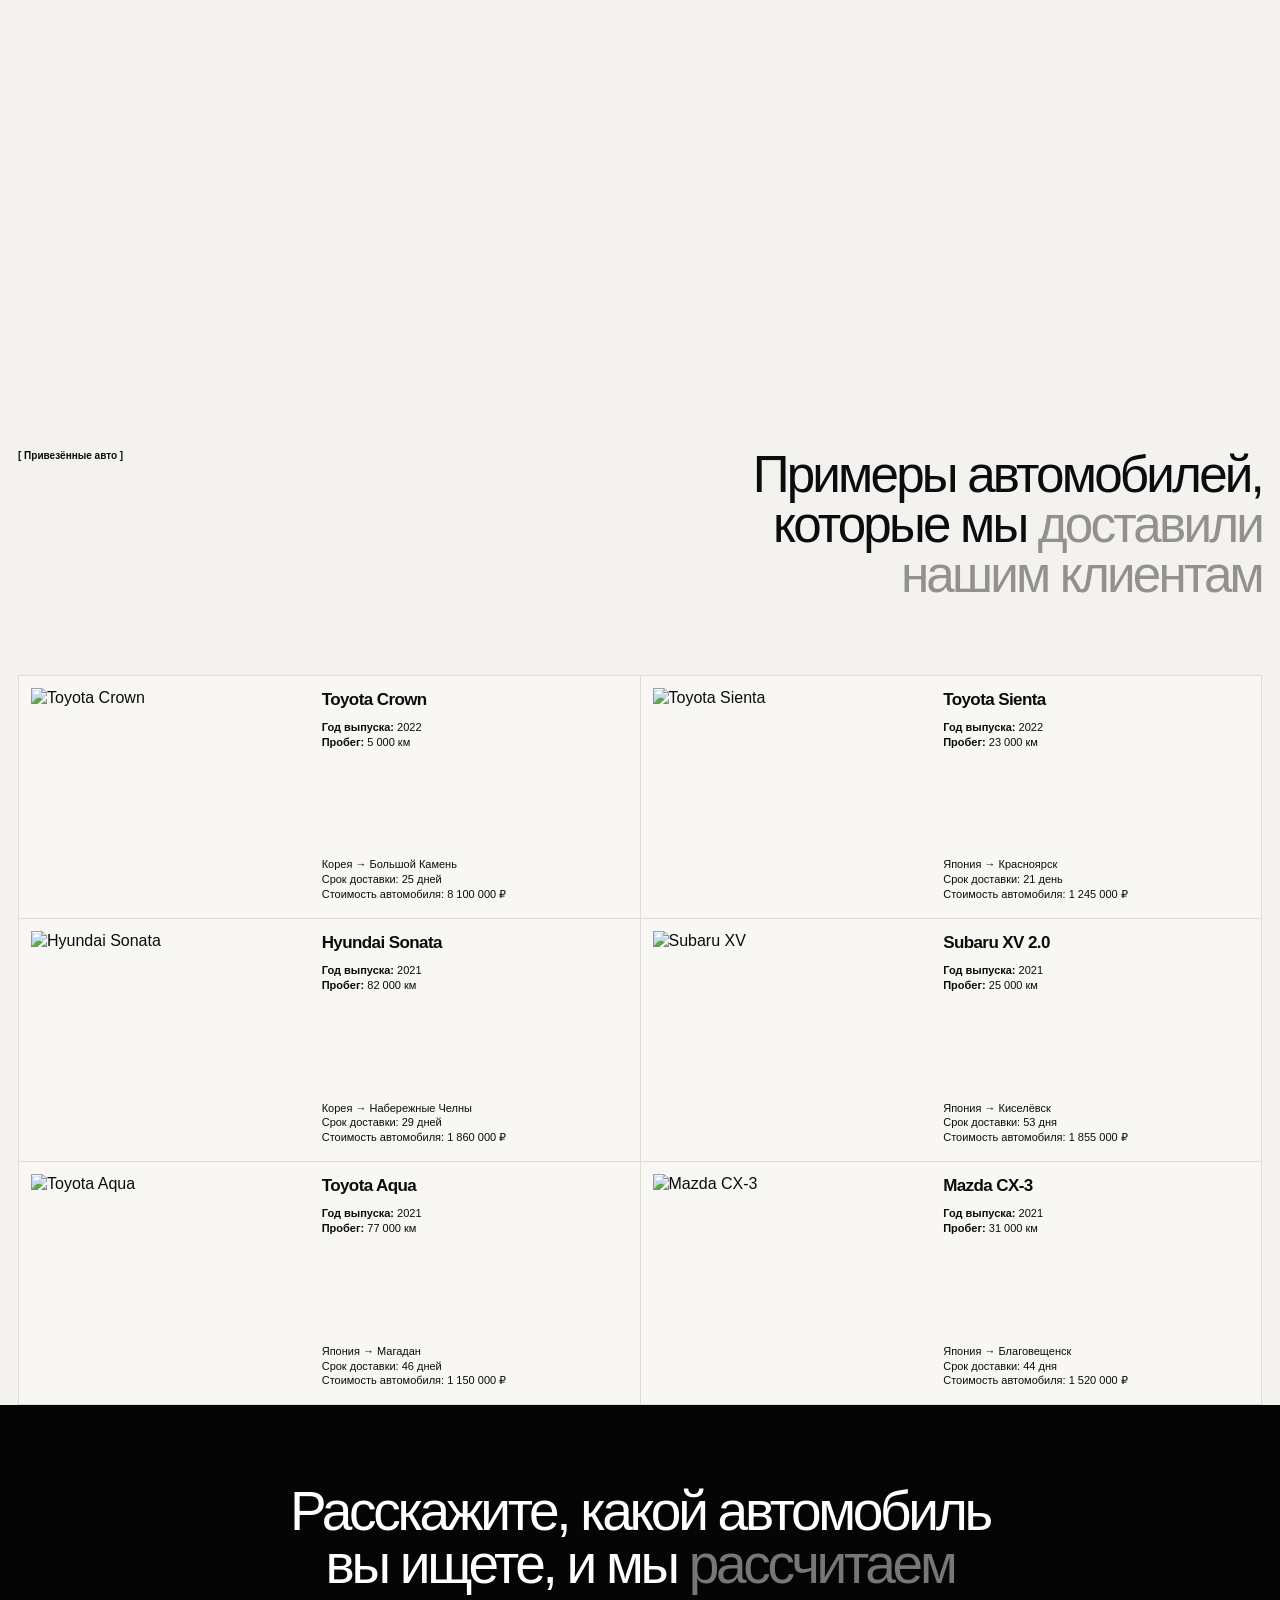
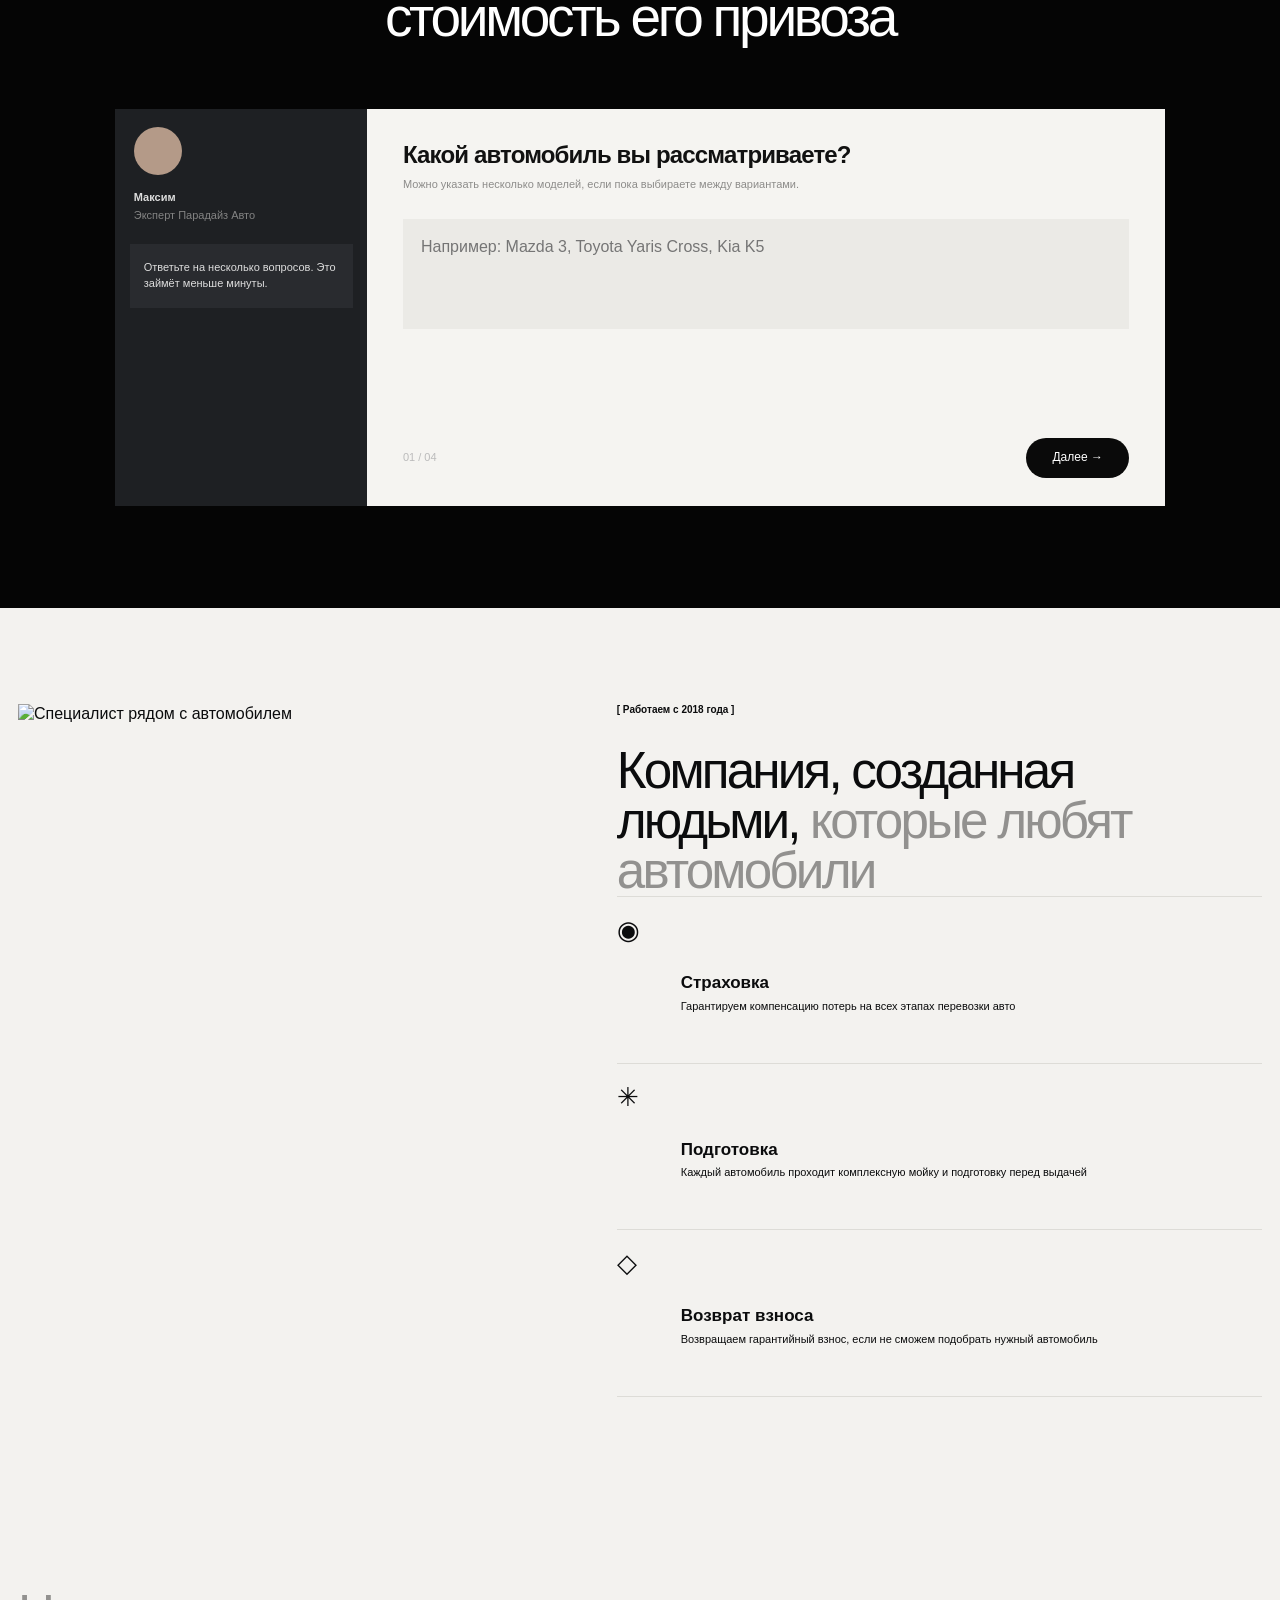
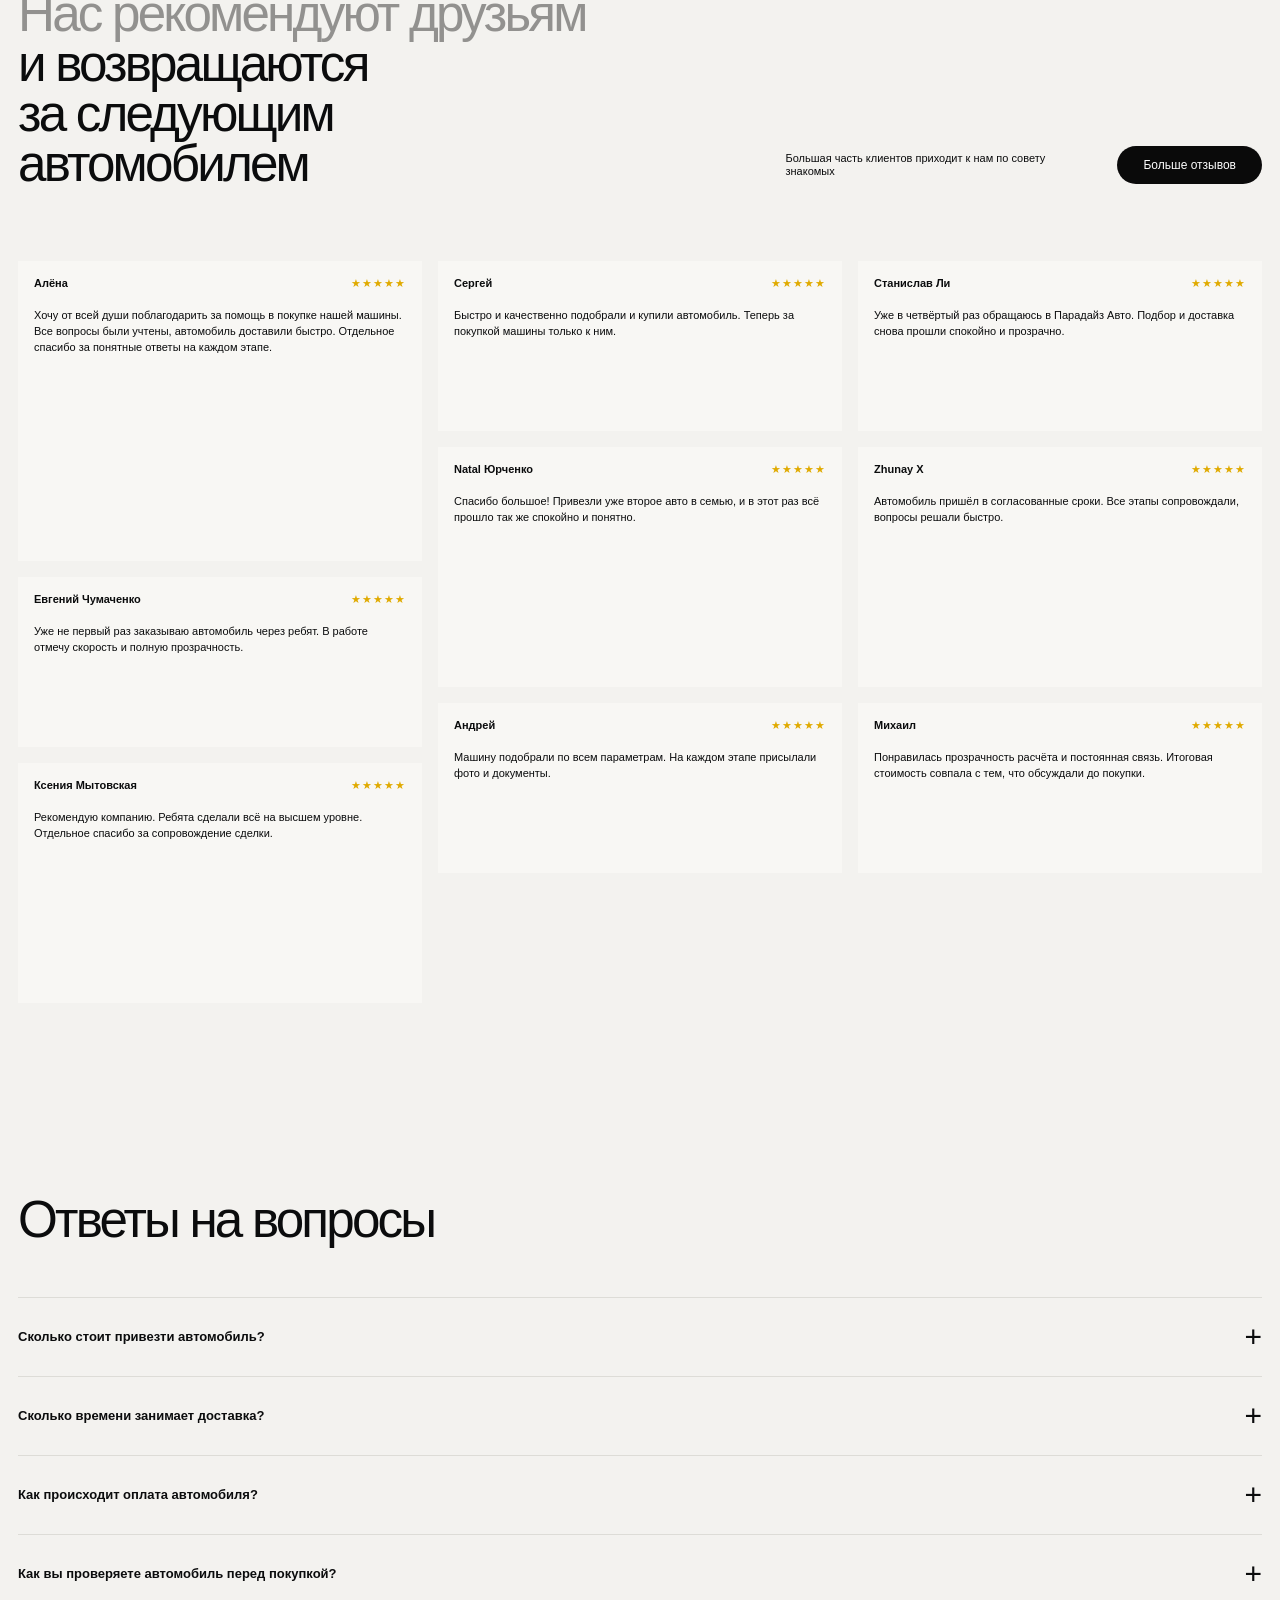
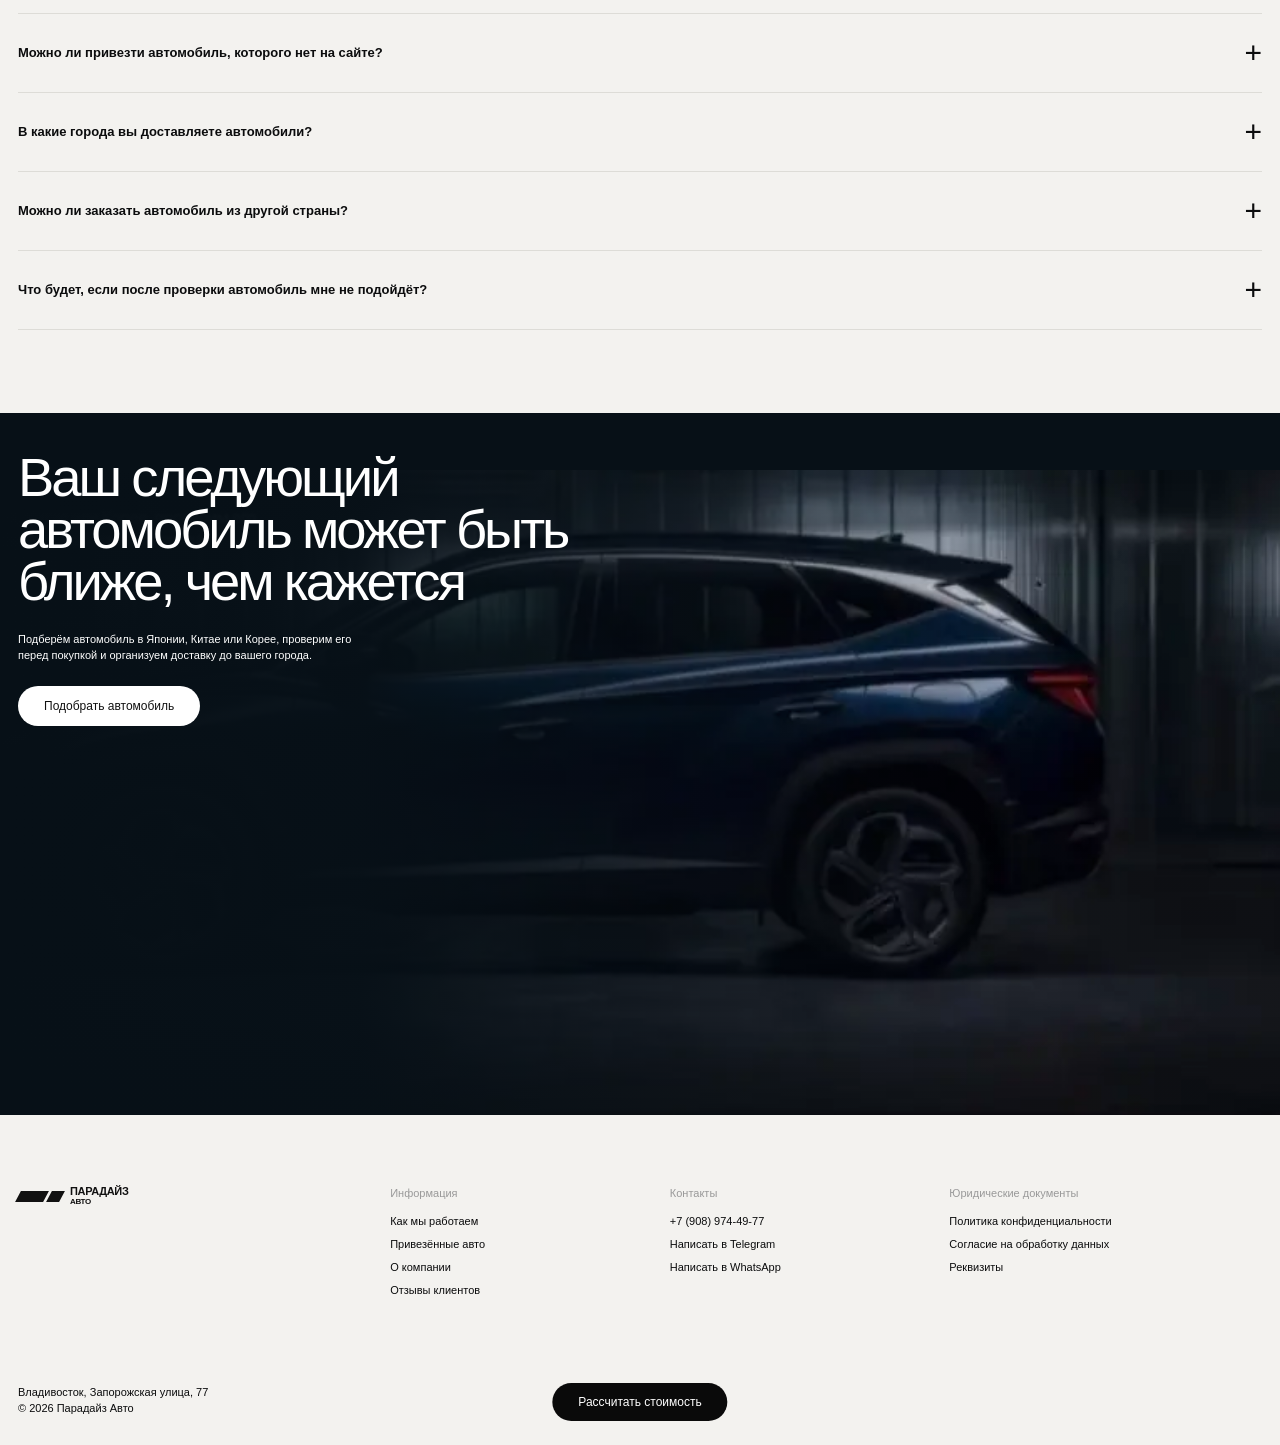
==== commit f6d9830c: "Make logo conveyor fully seamless" ====
--- a/index.html
+++ b/index.html
@@ -62,6 +62,17 @@
         <img src="https://cdn.simpleicons.org/volkswagen/8f8f8f" alt="">
         <img src="https://cdn.simpleicons.org/audi/8f8f8f" alt="">
       </div>
+      <div class="logos-set" aria-hidden="true">
+        <img src="https://cdn.simpleicons.org/mercedes/8f8f8f" alt="">
+        <img src="https://cdn.simpleicons.org/toyota/8f8f8f" alt="">
+        <img src="https://cdn.simpleicons.org/hyundai/8f8f8f" alt="">
+        <img src="https://cdn.simpleicons.org/honda/8f8f8f" alt="">
+        <img src="https://cdn.simpleicons.org/renault/8f8f8f" alt="">
+        <span class="daihatsu-mark">D</span>
+        <img src="https://cdn.simpleicons.org/suzuki/8f8f8f" alt="">
+        <img src="https://cdn.simpleicons.org/volkswagen/8f8f8f" alt="">
+        <img src="https://cdn.simpleicons.org/audi/8f8f8f" alt="">
+      </div>
     </div>
   </section>
 
--- a/styles.css
+++ b/styles.css
@@ -1,220 +1,235 @@
-:root{--bg:#f2f0f3;--paper:#faf8fb;--ink:#0b0b0b;--muted:#9f9da1;--line:#dfdde1;--dark:#070809}
-*{box-sizing:border-box}html{scroll-behavior:smooth}body{margin:0;background:var(--bg);color:var(--ink);font-family:"Helvetica Neue",Helvetica,Arial,sans-serif;font-size:14px;line-height:1.2;overflow-x:hidden}a{color:inherit;text-decoration:none}button,input,textarea{font:inherit}.pill{display:inline-flex;align-items:center;justify-content:center;border:0;border-radius:999px;min-height:36px;padding:0 22px;white-space:nowrap;cursor:pointer}.pill-white{background:#fff;color:#111}.pill-black{background:#0a0a0a;color:#fff}.pill-small{min-height:29px;padding:0 17px;font-size:10px}
-.header{position:absolute;z-index:20;inset:0 0 auto;height:48px;padding:0 11px;display:grid;grid-template-columns:145px minmax(0,1fr) 240px;align-items:center;color:#fff;border-bottom:1px solid rgba(255,255,255,.14)}.logo{display:flex;align-items:center;gap:6px;width:max-content}.logo-symbol{display:flex;gap:2px;transform:skew(-28deg)}.logo-symbol i{display:block;background:currentColor;width:22px;height:9px}.logo-symbol i:last-child{width:10px}.logo-copy{font-weight:700;font-size:10px;line-height:.75;letter-spacing:-.03em}.logo-copy small{font-size:7px}.nav{display:flex;justify-content:center;gap:25px;font-size:10px;color:rgba(255,255,255,.85)}.header-right{display:flex;justify-content:flex-end;align-items:center;gap:13px}.header-phone{font-size:10px}.menu{display:none;background:transparent;border:0;color:#fff;width:32px}.menu i{display:block;height:1px;background:currentColor;margin:5px 0}
-.hero{position:relative;height:100vh;min-height:520px;color:#fff;overflow:hidden}.hero-image{position:absolute;inset:0;background-image:url('https://resizer.mail.ru/p/d2acf4a9-15da-5699-a6c1-fdcec1507d50/dpr%3A200/AQABy-qYOvAvjt3dsD2q-t3sW0Ij7HtXy_a9FleVyckZ3o2OSIYlXEXybBtBdgiOOpjxyaVfWjEo78PU1tmbVz4v0pA.png');background-size:cover;background-position:center}.hero-overlay{position:absolute;inset:0;background:linear-gradient(90deg,rgba(6,18,31,.67),rgba(6,18,31,.2) 72%),linear-gradient(0deg,rgba(1,7,13,.42),transparent 55%)}.hero-content{position:relative;z-index:2;height:100%;padding:70px 10px 12px}.hero h1{margin:0;font-size:4.75vw;line-height:.94;letter-spacing:-.055em;font-weight:400;max-width:78vw}.hero h1 span{color:rgba(255,255,255,.38)}.hero-note{position:absolute;left:10px;bottom:11px;margin:0;font-size:.62vw;line-height:1.35;color:rgba(255,255,255,.87)}.hero-cta{position:absolute;left:50%;bottom:10px;transform:translateX(-50%);font-size:.62vw;min-height:31px;padding:0 25px}
-.logos{height:105px;padding:0 6.5vw;display:flex;align-items:center;justify-content:space-between;gap:2vw;overflow:hidden}.logos img{height:21px;max-width:70px;opacity:.72;filter:grayscale(1)}
-.benefits{display:grid;grid-template-columns:49% 51%;min-height:1320px;padding:58px 10px 0}.benefits-left{position:sticky;top:30px;height:450px}.benefits h2,.section-heading h2,.about h2,.reviews h2,.faq h2{font-size:3.82vw;line-height:.97;letter-spacing:-.055em;font-weight:400;margin:0}.benefits h2 span,.section-heading h2 em,.about h2 em,.reviews h2 span{font-style:normal;color:#9a9997}.countries{display:flex;align-items:center;gap:7px;margin-top:38px}.countries>span{font-size:20px}.countries p{font-size:.65vw;font-weight:700;line-height:1.25;margin:0 0 0 7px}.benefits-right{background:var(--paper)}.stat{height:205px;border-bottom:1px solid var(--line);padding:13px 10px;display:grid;grid-template-columns:1fr auto;grid-template-rows:auto 1fr}.stat>div{grid-column:1/-1}.stat b{display:block;font-size:2.38vw;font-weight:400;letter-spacing:-.045em}.stat span{font-size:1.05vw;color:#a5a4a2}.stat p{align-self:end;margin:0;max-width:360px;font-size:.66vw;font-weight:700;line-height:1.28}.stat a{align-self:end;font-size:.61vw;text-decoration:underline}
-.process{height:650vh}.process-sticky{position:sticky;top:0;height:100vh;min-height:520px;overflow:hidden;background:#070809;color:#fff}.process-image{position:absolute;inset:0;background:#08090a;overflow:hidden}
-.process-image:before{content:"";position:absolute;inset:-4%;background:url('https://mediapool.bmwgroup.com/download/edown/pressclub/publicq?actEvent=image&attachment=1&dokNo=P90397434') center/cover no-repeat;filter:blur(16px) brightness(.42) saturate(.7);transform:scale(1.06)}
-.process-image:after{content:"";position:absolute;inset:0;background:url('https://mediapool.bmwgroup.com/download/edown/pressclub/publicq?actEvent=image&attachment=1&dokNo=P90397434') center/auto 100% no-repeat;filter:brightness(.72) saturate(.82)}.process-dark{position:absolute;inset:0;background:linear-gradient(90deg,rgba(3,5,7,.34),rgba(3,5,7,.12) 50%,rgba(3,5,7,.34)),rgba(3,5,7,.24)}.process h2{position:absolute;z-index:2;left:50%;top:50%;transform:translate(-50%,-52%);margin:0;width:122%;text-align:center;white-space:nowrap;font-size:12.2vw;line-height:.8;letter-spacing:-.075em;font-weight:400;color:rgba(255,255,255,.94)}.steps{position:absolute;inset:0;z-index:3;pointer-events:none}.step{position:absolute;left:50%;top:50%;width:18.8vw;height:48vh;min-height:270px;transform:translate(-50%,-50%);padding:13px 12px;background:linear-gradient(180deg,rgba(78,78,80,.91),rgba(45,45,47,.94));backdrop-filter:blur(10px);will-change:transform,opacity;opacity:0}.step-icon{display:block;font-size:11px;color:#ddd}.step small{position:absolute;left:12px;bottom:42%;font-size:.56vw;color:#b8b8b8}.step h3{position:absolute;left:12px;right:12px;bottom:23%;margin:0;font-size:1.27vw;line-height:1;letter-spacing:-.04em;font-weight:400}.step p{position:absolute;left:12px;right:12px;bottom:8%;margin:0;font-size:.58vw;line-height:1.25;color:#ddd}.process-bottom{position:absolute;z-index:6;left:50%;bottom:11px;display:flex;gap:5px;transform:translateX(-50%)}.process-bottom .pill{min-height:28px;font-size:.56vw;padding:0 18px}.round{width:28px;height:28px;border-radius:50%;background:#fff;color:#111;display:grid;place-items:center;font-size:11px}
-.cars{padding:78px 10px 0}.section-heading{display:grid;grid-template-columns:1fr 1.15fr;gap:50px;align-items:start;margin-bottom:56px}.section-heading>span,.eyebrow{font-size:.6vw;font-weight:700}.section-heading h2{text-align:right}.cars-grid{display:grid;grid-template-columns:1fr 1fr;border-top:1px solid var(--line);border-left:1px solid var(--line)}.car{height:230px;padding:8px;display:grid;grid-template-columns:1.08fr .92fr;gap:10px;background:var(--paper);border-right:1px solid var(--line);border-bottom:1px solid var(--line)}.car img{width:100%;height:100%;object-fit:cover}.car h3{margin:2px 0 10px;font-size:1.12vw;letter-spacing:-.035em}.car p,.car small{font-size:.6vw;line-height:1.38}.car p{margin:0}.car small{display:block;margin-top:62px}
-.calculator{background:#050505;color:#fff;padding:61px 10px 94px}.calculator>h2{margin:0 auto 56px;max-width:82vw;text-align:center;font-size:4.65vw;line-height:.96;letter-spacing:-.06em;font-weight:400}.calculator>h2 span{color:#6f6f70}.calc-card{width:61vw;max-width:none;margin:0 auto;display:grid;grid-template-columns:21% 79%;min-height:350px}.manager{background:#1e1f22;padding:18px;color:#ddd}.manager-avatar{width:32px;height:32px;border-radius:50%;background:#b49a88;display:grid;place-items:center;margin-bottom:12px;font-size:11px}.manager b,.manager small{display:block;font-size:.64vw}.manager small{color:#777;margin-top:3px}.manager p{font-size:.62vw;line-height:1.4;margin:15px 0 0}.quiz{position:relative;background:#f7f5f8;color:#111;padding:27px 29px 70px}.quiz-page{display:none}.quiz-page.is-active{display:block}.quiz h3{font-size:1.65vw;letter-spacing:-.035em;margin:0 0 7px}.quiz p{font-size:.62vw;color:#8d8c8a;margin:0 0 24px}.quiz textarea,.quiz input{width:100%;border:0;background:#efedf1;padding:14px 16px;outline:0}.quiz textarea{height:76px;resize:none}.quiz-nav{position:absolute;left:29px;right:29px;bottom:23px;display:flex;align-items:center;gap:7px}.quiz-nav>span{margin-right:auto;font-size:.55vw;color:#bbb}.quiz-nav .back{width:34px;height:34px;border-radius:50%;border:1px solid #d7d5d1;background:transparent}.quiz-nav .next{min-height:34px;font-size:.61vw}
-.about{display:grid;grid-template-columns:50% 50%;padding:72px 10px 78px;gap:16px}.about-photo{min-height:760px;overflow:hidden}.about-photo img{width:100%;height:100%;object-fit:cover;object-position:center}.about-copy{display:flex;flex-direction:column;padding-top:5px}.about h2{margin-top:28px}.about-points{margin-top:auto;border-top:1px solid var(--line)}.about-points article{min-height:152px;border-bottom:1px solid var(--line);display:grid;grid-template-columns:46px 1fr;gap:9px;padding:16px 0}.about-points article>span{font-size:22px}.about-points h3{font-size:1.1vw;margin:57px 0 5px}.about-points p{font-size:.61vw;margin:0}
-.reviews{padding:78px 10px}.reviews-top{display:grid;grid-template-columns:1.17fr .83fr;gap:70px;align-items:end;margin-bottom:58px}.reviews-top>div{display:flex;justify-content:flex-end;align-items:center;gap:28px}.reviews-top>div p{font-size:.63vw;max-width:260px}.reviews-top .pill{font-size:.6vw;min-height:31px}.review-wall{columns:3;column-gap:14px}.review{break-inside:avoid;margin:0 0 14px;background:#efedf0;padding:12px;min-height:126px}.review.tall{min-height:225px}.review.mid{min-height:185px}.review header{display:flex;justify-content:space-between;gap:8px;font-size:.66vw}.review header span{color:#e0aa00;letter-spacing:1px}.review p{font-size:.61vw;line-height:1.45;margin:15px 0}.review-photo{height:58px;background:url('https://s1.auto.drom.ru/photo/v2/20ufavK99-21-Ddghwzk1C2hxJYZ7iJFSXTbuphS_QSyvLNCT0Snbd9oaMiqAULfLE8LMU-ErznO8o0p/gen1200.jpg') center/cover}.review-photo.p2{background-image:url('https://s2.auto.drom.ru/photo/v2/OMQkK3nMajkAYy0umLF0FsZGU-zwRZUbiL9d6hGJHfYBrgDlUz9kcHM467wXrRZbTjrJZc4bUCW0/gen1200.jpg')}.review-photo.p3{background-image:url('https://images.unsplash.com/photo-1550355291-bbee04a92027?auto=format&fit=crop&w=600&q=75')}
-.faq{padding:80px 10px 72px}.faq h2{margin-bottom:48px}.faq-list{border-top:1px solid var(--line)}details{border-bottom:1px solid var(--line)}summary{list-style:none;display:flex;align-items:center;justify-content:space-between;padding:17px 0;font-weight:700;font-size:.78vw;cursor:pointer}summary::-webkit-details-marker{display:none}summary:after{content:'+';font-size:23px;font-weight:300}details[open] summary:after{content:'−'}details p{font-size:.65vw;max-width:650px;line-height:1.5;margin:-4px 0 16px;color:#555}
-.final{position:relative;height:82vh;min-height:510px;overflow:hidden;color:#fff}.final-image{position:absolute;inset:0;background-image:url('https://listing-images.autoscout24.ch/listing/729/20233729/608425629.jpg?q=90&w=1920');background-size:cover;background-position:center}.final-overlay{position:absolute;inset:0;background:linear-gradient(90deg,rgba(2,8,13,.78),rgba(2,8,13,.12) 68%)}.final-copy{position:relative;z-index:2;padding:27px 10px}.final-copy h2{font-size:4.35vw;line-height:.95;letter-spacing:-.055em;font-weight:400;margin:0 0 20px;max-width:60vw}.final-copy p{font-size:.64vw;line-height:1.35}.final-copy>.pill{margin-top:8px;min-height:30px;font-size:.58vw}.final-bottom{position:absolute;left:50%;bottom:10px;z-index:3;display:flex;gap:5px;transform:translateX(-50%)}.final-bottom .pill{min-height:29px;font-size:.56vw}.round.light{background:#fff;color:#111}
-footer{position:relative;min-height:285px;padding:62px 10px 22px;display:grid;grid-template-columns:1.4fr 1fr 1fr 1.35fr;gap:45px;font-size:.6vw}.logo.dark{color:#111}.footer-brand{display:flex;flex-direction:column;justify-content:space-between}.footer-brand p{margin:92px 0 0;line-height:1.45}footer>div:not(.footer-brand){display:flex;flex-direction:column;gap:9px}footer>div>span{color:#999;margin-bottom:3px}.footer-cta{position:absolute;left:50%;bottom:20px;transform:translateX(-50%);min-height:31px;font-size:.58vw}.floating{position:fixed;z-index:40;left:50%;bottom:9px;transform:translate(-50%,12px);display:flex;gap:5px;opacity:0;visibility:hidden;transition:.2s}.floating.show{opacity:1;visibility:visible;transform:translate(-50%,0)}.floating a,.floating button{height:30px;background:#fff;color:#111;border:0;box-shadow:0 4px 15px rgba(0,0,0,.15)}.floating a{border-radius:999px;padding:0 17px;display:grid;place-items:center;font-size:9px}.floating button{width:30px;border-radius:50%}
-@media(max-width:900px){.header{grid-template-columns:1fr auto;height:56px}.nav{display:none;position:fixed;left:12px;right:12px;top:64px;background:rgba(8,8,8,.95);padding:8px;flex-direction:column;gap:0}.nav.open{display:flex}.nav a{padding:12px}.header-phone,.header-right>.pill{display:none}.menu{display:block}.hero h1{font-size:10.5vw;max-width:94vw}.hero-note{font-size:2.5vw;max-width:70vw}.hero-note br{display:none}.hero-cta{font-size:2.4vw}.logos{height:90px;padding:0 20px;justify-content:flex-start;gap:36px;overflow:auto}.logos img{min-width:42px}.benefits{grid-template-columns:1fr;min-height:auto;padding:55px 14px}.benefits-left{position:relative;top:auto;height:auto;margin-bottom:36px}.benefits h2,.section-heading h2,.about h2,.reviews h2,.faq h2{font-size:10.5vw}.countries p{font-size:2.5vw}.stat{height:165px}.stat b{font-size:8vw}.stat span{font-size:3.5vw}.stat p,.stat a{font-size:2.3vw}.process{height:auto}.process-sticky{position:relative;height:auto;min-height:0;padding:95px 14px 85px}.process h2{position:relative;left:auto;top:auto;transform:none;width:auto;text-align:left;white-space:normal;font-size:18vw}.steps{position:relative;display:grid;gap:10px;margin-top:45px}.step{position:relative;left:auto;top:auto;transform:none!important;opacity:1!important;width:100%;height:260px}.step small{font-size:2.3vw}.step h3{font-size:5vw}.step p{font-size:2.25vw}.process-bottom{bottom:20px}.process-bottom .pill{font-size:2.2vw}.section-heading{grid-template-columns:1fr;gap:20px}.section-heading>span,.eyebrow{font-size:2.2vw}.section-heading h2{text-align:left}.cars{padding:60px 14px 0}.cars-grid{grid-template-columns:1fr}.car{height:270px}.car h3{font-size:4vw}.car p,.car small{font-size:2.3vw}.calculator{padding:55px 14px 70px}.calculator>h2{font-size:9.5vw;max-width:none}.calc-card{width:100%;grid-template-columns:1fr}.manager{display:none}.quiz{min-height:360px;padding:24px 20px 75px}.quiz h3{font-size:5vw}.quiz p,.quiz-nav>span,.quiz-nav .next{font-size:2.2vw}.about{grid-template-columns:1fr;padding:55px 14px}.about-photo{min-height:520px}.about-points{margin-top:45px}.about-points h3{font-size:4vw}.about-points p{font-size:2.3vw}.reviews{padding:55px 14px}.reviews-top{grid-template-columns:1fr;gap:28px}.reviews-top>div{justify-content:flex-start}.reviews-top>div p,.reviews-top .pill{font-size:2.3vw}.review-wall{columns:2}.review header,.review p{font-size:2.3vw}.faq{padding:55px 14px}.faq h2{margin-bottom:30px}summary{font-size:3.3vw;padding:17px 0}details p{font-size:2.4vw}.final{height:78vh}.final-copy{padding:28px 14px}.final-copy h2{font-size:10.4vw;max-width:90vw}.final-copy p,.final-copy>.pill,.final-bottom .pill{font-size:2.3vw}.final-copy p br{display:none}footer{grid-template-columns:1fr 1fr;font-size:2.2vw;padding:50px 14px 70px}.footer-brand{grid-column:1/-1}.footer-brand p{margin:28px 0}.footer-cta{position:relative;left:auto;bottom:auto;transform:none;grid-column:1/-1;width:max-content;font-size:2.2vw}}
-@media(max-width:560px){.hero h1{font-size:12.2vw}.hero-note{font-size:2.8vw}.review-wall{columns:1}.car{height:auto;grid-template-columns:1fr}.car img{height:240px}.car small{margin-top:24px}.about-photo{min-height:430px}footer{grid-template-columns:1fr;font-size:3vw}}
-@media(prefers-reduced-motion:reduce){html{scroll-behavior:auto}.step{transition:none}.floating{transition:none}}
-
-/* Desktop proportions reconstructed from the 916×512 reference recording */
-@media (min-width:901px){
-  .header{height:4.65vw;padding:0 1.2vw;grid-template-columns:15.8vw minmax(0,1fr) 25vw}
-  .logo{gap:.7vw}.logo-symbol{gap:.22vw}.logo-symbol i{width:2.45vw;height:1vw}.logo-symbol i:last-child{width:1.08vw}
-  .logo-copy{font-size:1.05vw}.logo-copy small{font-size:.72vw}
-  .nav{gap:2.7vw;font-size:.83vw}.header-right{gap:1.35vw}.header-phone{font-size:.82vw}
-  .pill-small{min-height:3vw;padding:0 1.8vw;font-size:.78vw}
-
-  .hero-content{padding:7.4vw 1.15vw 1.25vw}
-  .hero h1{font-size:4.35vw;max-width:73vw}
-  .hero-note{left:1.15vw;bottom:1.2vw;font-size:.72vw}
-  .hero-cta{bottom:1.05vw;min-height:3.15vw;padding:0 2.6vw;font-size:.7vw}
-
-  .logos{height:11.7vw;padding:0 6.2vw;gap:2.7vw}
-  .logos img{height:2.2vw;max-width:7vw}
-
-  .benefits{min-height:0;padding:6.3vw 1.15vw 0;gap:0}
-  .benefits-left{top:3.2vw;height:46vw;padding-right:4vw}
-  .countries{gap:.75vw;margin-top:4.2vw}.countries>span{font-size:2vw}.countries .jp{font-size:2.5vw}.countries p{font-size:.72vw;margin-left:.8vw}
-  .stat{height:18.6vw;padding:1.45vw 1.1vw}
-  .stat b{font-size:2.55vw}.stat span{font-size:1.05vw}.stat p{font-size:.72vw;max-width:28vw}.stat a{font-size:.67vw}
-
-  .process h2{font-size:12vw;top:50.5%}
-  .step{width:18.6vw;height:49vh;min-height:0;padding:1.45vw 1.3vw}
-  .step-icon{font-size:1vw}.step small{left:1.3vw;bottom:42%;font-size:.65vw}
-  .step h3{left:1.3vw;right:1.3vw;bottom:23%;font-size:1.75vw}
-  .step p{left:1.3vw;right:1.3vw;bottom:7.5%;font-size:.72vw}
-  .process-bottom{bottom:1.05vw;gap:.55vw}.process-bottom .pill{min-height:3vw;font-size:.66vw;padding:0 1.9vw}
-  .round{width:3vw;height:3vw;font-size:1vw}
-
-  .cars{padding:8.4vw 1.1vw 0}
-  .section-heading{gap:5vw;margin-bottom:6.1vw}.section-heading>span,.eyebrow{font-size:.68vw}
-  .car{height:18.6vw;padding:.85vw;gap:1.05vw}
-  .car h3{margin:.2vw 0 .9vw;font-size:1.15vw}.car p,.car small{font-size:.68vw}.car small{margin-top:5.8vw}
-
-  .calculator{padding:6.5vw 1.1vw 9vw}
-  .calculator>h2{margin-bottom:5.8vw;font-size:4.25vw;max-width:79vw}
-  .calc-card{width:60.5vw;min-height:28.5vw}
-  .manager{padding:1.75vw}.manager-avatar{width:3.25vw;height:3.25vw;margin-bottom:1.2vw;font-size:.75vw}
-  .manager b,.manager small{font-size:.68vw}.manager p{font-size:.67vw;margin-top:1.55vw}
-  .quiz{padding:2.8vw 3vw 7vw}.quiz h3{font-size:1.7vw;margin-bottom:.65vw}.quiz p{font-size:.68vw;margin-bottom:2.4vw}
-  .quiz textarea,.quiz input{padding:1.4vw 1.55vw}.quiz textarea{height:6vw}
-  .quiz-nav{left:3vw;right:3vw;bottom:2.2vw}.quiz-nav>span{font-size:.62vw}.quiz-nav .back{width:3.4vw;height:3.4vw}.quiz-nav .next{min-height:3.4vw;font-size:.68vw}
-
-  .about{padding:7.6vw 1.1vw 8vw;gap:1.8vw}
-  .about-photo{min-height:50vw}.about-copy{padding-top:.5vw}.about h2{margin-top:3vw}
-  .about-points article{min-height:15.7vw;grid-template-columns:4.8vw 1fr;gap:1vw;padding:1.65vw 0}
-  .about-points article>span{font-size:2.3vw}.about-points h3{font-size:1.15vw;margin:6vw 0 .55vw}.about-points p{font-size:.68vw}
-
-  .reviews{padding:8vw 1.1vw}
-  .reviews-top{gap:7vw;margin-bottom:6vw}.reviews-top>div{gap:3vw}.reviews-top>div p{font-size:.7vw;max-width:23vw}.reviews-top .pill{font-size:.67vw;min-height:3vw}
-  .review-wall{column-gap:1.5vw}.review{margin-bottom:1.5vw;padding:1.3vw;min-height:15vw}.review.tall{min-height:23vw}.review.mid{min-height:19vw}
-  .review header{font-size:.72vw}.review p{font-size:.68vw;margin:1.5vw 0}.review-photo{height:6.3vw}
-
-  .faq{padding:8.3vw 1.1vw 7.5vw}.faq h2{margin-bottom:5vw}
-  summary{padding:1.95vw 0;font-size:.82vw}summary:after{font-size:2.5vw}
-  details p{font-size:.7vw;max-width:48vw;margin:-.45vw 0 1.8vw}
-
-  .final{height:92vh;min-height:0;background:#06121b}
-  .final-image{background-size:auto 74%;background-repeat:no-repeat;background-position:76% 76%;background-color:#06121b}
-  .final-overlay{background:linear-gradient(90deg,rgba(2,8,13,.88),rgba(2,8,13,.25) 58%,rgba(2,8,13,.08))}
-  .final-copy{padding:3.1vw 1.15vw}.final-copy h2{font-size:3.75vw;max-width:51vw;margin-bottom:2.2vw}
-  .final-copy p{font-size:.72vw}.final-copy>.pill{margin-top:1vw;min-height:3vw;font-size:.67vw}
-  .final-bottom{bottom:1.05vw;gap:.55vw}.final-bottom .pill{min-height:3vw;font-size:.66vw}
-
-  footer{min-height:30vw;padding:6.5vw 1.1vw 2.5vw;gap:4.8vw;font-size:.68vw}
-  .footer-brand p{margin-top:9vw}.footer-cta{bottom:2vw;min-height:3vw;font-size:.67vw}
-  .floating{bottom:1vw;gap:.5vw}.floating a,.floating button{height:3vw}.floating a{padding:0 1.8vw;font-size:.67vw}.floating button{width:3vw}
+:root{
+  --bg:#f3f2ef;
+  --paper:#f8f7f4;
+  --ink:#0b0c0d;
+  --muted:#989896;
+  --line:#dddcd7;
+  --dark:#071017;
 }
-
-@media (min-width:901px){
-  .countries>span{line-height:1;filter:saturate(.95)}
-  .car-empty{background:var(--paper)}
+*{box-sizing:border-box}
+html{scroll-behavior:smooth}
+body{margin:0;background:var(--bg);color:var(--ink);font-family:"Helvetica Neue",Arial,sans-serif;line-height:1.2;overflow-x:hidden}
+a{color:inherit;text-decoration:none}
+button,input,textarea{font:inherit}
+img{display:block}
+.pill{display:inline-flex;align-items:center;justify-content:center;border:0;border-radius:999px;min-height:42px;padding:0 26px;white-space:nowrap;cursor:pointer;transition:transform .25s ease,opacity .25s ease}
+.pill:hover{transform:translateY(-1px);opacity:.9}
+.pill-white{background:#fff;color:#111}
+.pill-black{background:#0a0a0a;color:#fff}
+.pill-small{min-height:34px;padding:0 20px;font-size:clamp(11px,.75vw,14px)}
+
+.header{position:absolute;z-index:40;inset:0 0 auto;height:68px;padding:0 clamp(18px,1.4vw,28px);display:grid;grid-template-columns:minmax(180px,1fr) auto minmax(260px,1fr);align-items:center;color:#fff;border-bottom:1px solid rgba(255,255,255,.16)}
+.logo{display:flex;align-items:center;gap:8px;width:max-content}
+.logo-symbol{display:flex;gap:3px;transform:skew(-28deg)}
+.logo-symbol i{display:block;background:currentColor;width:28px;height:11px}
+.logo-symbol i:last-child{width:13px}
+.logo-copy{font-weight:700;font-size:11px;line-height:.78;letter-spacing:-.03em}
+.logo-copy small{font-size:8px}
+.nav{display:flex;justify-content:center;gap:clamp(22px,2.2vw,42px);font-size:clamp(11px,.75vw,14px);color:rgba(255,255,255,.88)}
+.header-right{display:flex;justify-content:flex-end;align-items:center;gap:16px}
+.header-phone{font-size:clamp(11px,.75vw,14px);white-space:nowrap}
+.menu{display:none;background:none;border:0;color:#fff;width:38px;height:38px;padding:8px}
+.menu i{display:block;height:1px;background:currentColor;margin:6px 0;transition:.25s ease}
+
+.hero{position:relative;min-height:100vh;color:#fff;overflow:hidden}
+.hero-image{position:absolute;inset:0;background-image:url('https://resizer.mail.ru/p/d2acf4a9-15da-5699-a6c1-fdcec1507d50/dpr%3A200/AQABy-qYOvAvjt3dsD2q-t3sW0Ij7HtXy_a9FleVyckZ3o2OSIYlXEXybBtBdgiOOpjxyaVfWjEo78PU1tmbVz4v0pA.png');background-size:cover;background-position:center}
+.hero-overlay{position:absolute;inset:0;background:linear-gradient(90deg,rgba(6,18,31,.68),rgba(6,18,31,.18) 70%),linear-gradient(0deg,rgba(1,7,13,.42),transparent 58%)}
+.hero-content{position:relative;z-index:2;min-height:100vh;padding:clamp(110px,8vw,154px) clamp(18px,1.4vw,28px) 24px;display:flex;flex-direction:column}
+.hero h1{margin:0;max-width:1180px;font-size:clamp(54px,5.45vw,104px);font-weight:400;line-height:.94;letter-spacing:-.055em}
+.hero h1 span{color:rgba(255,255,255,.38)}
+.hero-title{opacity:0;transform:translateY(22px);animation:heroTitleIn 1.15s cubic-bezier(.2,.7,.2,1) .18s forwards}
+@keyframes heroTitleIn{to{opacity:1;transform:translateY(0)}}
+.hero-note{margin:auto 0 0;max-width:620px;font-size:clamp(11px,.72vw,14px);line-height:1.4}
+.hero-cta{position:absolute;left:50%;bottom:22px;transform:translateX(-50%);min-height:40px;font-size:clamp(11px,.7vw,14px)}
+.hero-cta:hover{transform:translateX(-50%) translateY(-1px)}
+
+.logos{overflow:hidden;background:var(--bg);padding:18px 0 14px}
+.logos-track{display:flex;width:max-content;animation:logosMarquee 26s linear infinite;will-change:transform}
+.logos-set{display:flex;align-items:center;gap:clamp(28px,3vw,58px);padding-right:clamp(28px,3vw,58px)}
+.logos img{width:auto;height:clamp(22px,1.7vw,34px);max-width:90px;opacity:.68;filter:grayscale(1)}
+.daihatsu-mark{display:grid;place-items:center;width:58px;color:#999;font-weight:900;font-style:italic;font-size:30px;line-height:1;transform:skew(-10deg);opacity:.72}
+@keyframes logosMarquee{to{transform:translateX(-50%)}}
+
+.reveal-heading{opacity:0;transform:translateY(24px);transition:opacity .8s cubic-bezier(.2,.7,.2,1),transform .8s cubic-bezier(.2,.7,.2,1)}
+.reveal-heading.is-visible{opacity:1;transform:none}
+
+.benefits{display:grid;grid-template-columns:minmax(0,.96fr) minmax(0,1.04fr);gap:0;padding:clamp(70px,6.5vw,124px) clamp(18px,1.4vw,28px) 0}
+.benefits-left{position:sticky;top:18vh;height:max-content;padding-right:6vw}
+.benefits h2,.section-heading h2,.about h2,.reviews h2,.faq h2{margin:0;font-size:clamp(46px,4vw,76px);line-height:.98;letter-spacing:-.055em;font-weight:400}
+.benefits h2 span,.section-heading h2 em,.about h2 em,.reviews h2 span{font-style:normal;color:#92918f}
+.countries{display:flex;align-items:center;gap:8px;margin-top:42px}
+.country-flag{display:grid;place-items:center;flex:0 0 auto;width:24px;height:24px;border-radius:50%;overflow:hidden;font-size:10px;font-weight:700}
+.flag-jp{background:radial-gradient(circle at 50% 50%,#d71920 0 28%,#fff 30% 100%);border:1px solid rgba(0,0,0,.06)}
+.flag-cn{background:#d71920;color:#ffd700;font-size:9px}
+.flag-kr{background:conic-gradient(from 45deg,#d92635 0 25%,#1857a4 25% 50%,#1857a4 50% 75%,#d92635 75% 100%);border:5px solid #fff;box-shadow:0 0 0 1px rgba(0,0,0,.06)}
+.countries p{margin:0 0 0 8px;font-size:clamp(11px,.72vw,14px);font-weight:700;line-height:1.25}
+.benefits-right{background:var(--paper)}
+.stat{min-height:clamp(188px,18vw,290px);padding:18px 16px;border-bottom:1px solid var(--line);display:grid;grid-template-columns:1fr auto;grid-template-rows:auto 1fr}
+.stat>div{grid-column:1/-1}
+.stat b{display:block;font-size:clamp(34px,2.55vw,50px);font-weight:400;letter-spacing:-.045em}
+.stat span{font-size:clamp(16px,1.05vw,21px);color:#a2a19f}
+.stat p{align-self:end;margin:0;max-width:430px;font-size:clamp(11px,.7vw,14px);font-weight:700;line-height:1.3}
+.stat a{align-self:end;font-size:clamp(11px,.65vw,13px);text-decoration:underline}
+
+.process{height:480vh}
+.process-sticky{position:sticky;top:0;height:100vh;overflow:hidden;background:#05080b;color:#fff}
+.process-image{position:absolute;inset:0;background-image:url('assets/process-bg.webp');background-size:cover;background-position:center;background-repeat:no-repeat}
+.process-dark{position:absolute;inset:0;background:linear-gradient(90deg,rgba(2,5,8,.16),rgba(2,5,8,.04) 50%,rgba(2,5,8,.16))}
+.process h2{position:absolute;z-index:2;left:50%;top:50%;transform:translate(-50%,-52%);width:122%;margin:0;text-align:center;white-space:nowrap;font-size:clamp(110px,12.5vw,240px);font-weight:400;line-height:.82;letter-spacing:-.075em}
+.steps{position:absolute;z-index:4;inset:0;pointer-events:none}
+.step{position:absolute;left:50%;top:50%;width:clamp(250px,19vw,365px);height:clamp(320px,47vh,480px);padding:18px;background:rgba(38,41,45,.54);border:1px solid rgba(255,255,255,.08);backdrop-filter:blur(16px);-webkit-backdrop-filter:blur(16px);transform:translate(-50%,-50%);opacity:1;will-change:transform;visibility:hidden}
+.step.is-onscreen{visibility:visible}
+.step-icon{font-size:14px;color:#e2e2e2}
+.step small{position:absolute;left:18px;bottom:39%;font-size:clamp(10px,.62vw,12px);color:#c0c0c0}
+.step h3{position:absolute;left:18px;right:18px;bottom:21%;margin:0;font-size:clamp(24px,1.65vw,32px);line-height:1;letter-spacing:-.045em;font-weight:400}
+.step p{position:absolute;left:18px;right:18px;bottom:7%;margin:0;font-size:clamp(11px,.7vw,14px);line-height:1.3;color:#e1e1e1}
+
+.cars{padding:clamp(88px,8vw,150px) clamp(18px,1.4vw,28px) 0}
+.section-heading{display:grid;grid-template-columns:1fr 1.15fr;gap:60px;align-items:start;margin-bottom:clamp(64px,5.8vw,110px)}
+.section-heading>span,.eyebrow{font-size:clamp(10px,.66vw,13px);font-weight:700}
+.section-heading h2{text-align:right}
+.cars-grid{display:grid;grid-template-columns:1fr 1fr;border-top:1px solid var(--line);border-left:1px solid var(--line)}
+.car{display:grid;grid-template-columns:minmax(0,.95fr) minmax(0,1.05fr);gap:14px;padding:12px;background:var(--paper);border-right:1px solid var(--line);border-bottom:1px solid var(--line);min-height:clamp(240px,19vw,355px)}
+.car-media{width:100%;height:100%;min-height:0;overflow:hidden}
+.car-media img{width:100%;height:100%;aspect-ratio:16/10;object-fit:cover}
+.car>div:last-child{position:relative;min-width:0}
+.car h3{margin:2px 0 10px;font-size:clamp(17px,1.15vw,22px);letter-spacing:-.035em}
+.car p,.car small{font-size:clamp(11px,.68vw,14px);line-height:1.35}
+.car p{margin:0}
+.car small{position:absolute;left:0;right:0;bottom:4px}
+
+.calculator{background:#050505;color:#fff;padding:clamp(76px,6.2vw,118px) clamp(18px,1.4vw,28px) clamp(100px,8vw,154px)}
+.calculator>h2{margin:0 auto clamp(56px,5vw,96px);max-width:1320px;text-align:center;font-size:clamp(48px,4.3vw,82px);line-height:.97;letter-spacing:-.06em;font-weight:400}
+.calculator>h2 span{color:#777}
+.calc-card{width:min(1120px,82vw);margin:0 auto;display:grid;grid-template-columns:24% 76%;min-height:clamp(360px,31vw,520px)}
+.manager{background:#1e2023;padding:clamp(18px,1.45vw,28px);color:#ddd}
+.manager-avatar{width:48px;height:48px;border-radius:50%;background:#b49a88 url('https://images.unsplash.com/photo-1560250097-0b93528c311a?auto=format&fit=crop&w=160&q=80') center/cover no-repeat;margin-bottom:16px}
+.manager b,.manager small{display:block;font-size:clamp(11px,.72vw,14px)}
+.manager small{color:#838383;margin-top:4px}
+.manager p{font-size:clamp(11px,.7vw,14px);line-height:1.45;margin:22px -4px 0;padding:16px 14px;background:#292b2f}
+.quiz{position:relative;background:#f5f4f1;color:#111;padding:clamp(28px,2.5vw,48px) clamp(30px,2.8vw,54px) 90px}
+.quiz-page{display:none}
+.quiz-page.is-active{display:block}
+.quiz h3{font-size:clamp(24px,1.75vw,34px);letter-spacing:-.035em;margin:0 0 8px}
+.quiz p{font-size:clamp(11px,.68vw,14px);color:#8d8c8a;margin:0 0 28px}
+.quiz textarea,.quiz input{width:100%;border:0;background:#ebeae6;padding:18px;outline:0}
+.quiz textarea{height:110px;resize:none}
+.quiz-nav{position:absolute;left:clamp(30px,2.8vw,54px);right:clamp(30px,2.8vw,54px);bottom:28px;display:flex;align-items:center;gap:10px}
+.quiz-nav>span{margin-right:auto;font-size:11px;color:#bbb}
+.quiz-nav .back{width:40px;height:40px;border-radius:50%;border:1px solid #d7d5d1;background:transparent}
+.quiz-nav .next{min-height:40px;font-size:12px}
+
+.about{display:grid;grid-template-columns:minmax(0,.9fr) minmax(0,1fr);gap:18px;padding:clamp(90px,7.5vw,145px) clamp(18px,1.4vw,28px);align-items:stretch}
+.about-photo{height:100%;overflow:hidden}
+.about-photo img{width:100%;height:100%;object-fit:cover;object-position:center}
+.about-copy{display:flex;flex-direction:column;min-height:clamp(620px,52vw,850px)}
+.about h2{margin-top:30px}
+.about-points{margin-top:auto;border-top:1px solid var(--line)}
+.about-points article{min-height:clamp(150px,13vw,225px);border-bottom:1px solid var(--line);display:grid;grid-template-columns:52px 1fr;gap:12px;padding:18px 0}
+.about-points article>span{font-size:26px}
+.about-points h3{font-size:clamp(17px,1.12vw,22px);margin:58px 0 6px}
+.about-points p{font-size:clamp(11px,.68vw,14px);margin:0}
+
+.reviews{padding:clamp(88px,7.5vw,145px) clamp(18px,1.4vw,28px)}
+.reviews-top{display:grid;grid-template-columns:1.18fr .82fr;gap:80px;align-items:end;margin-bottom:clamp(58px,5.6vw,106px)}
+.reviews-top>div{display:flex;justify-content:flex-end;align-items:center;gap:32px}
+.reviews-top>div p{font-size:clamp(11px,.68vw,14px);max-width:300px}
+.reviews-top .pill{font-size:12px;min-height:38px}
+.review-wall{columns:3;column-gap:16px}
+.review{break-inside:avoid;margin:0 0 16px;background:var(--paper);padding:16px;min-height:170px}
+.review.tall{min-height:300px}
+.review.mid{min-height:240px}
+.review header{display:flex;justify-content:space-between;gap:10px;font-size:clamp(11px,.7vw,14px)}
+.review header span{color:#e0aa00;letter-spacing:1px}
+.review p{font-size:clamp(11px,.68vw,14px);line-height:1.45;margin:18px 0}
+.review-photo{height:92px;background:url('https://s1.auto.drom.ru/photo/v2/20ufavK99-21-Ddghwzk1C2hxJYZ7iJFSXTbuphS_QSyvLNCT0Snbd9oaMiqAULfLE8LMU-ErznO8o0p/gen1200.jpg') center/cover}
+.review-photo.p2{background-image:url('https://s2.auto.drom.ru/photo/v2/OMQkK3nMajkAYy0umLF0FsZGU-zwRZUbiL9d6hGJHfYBrgDlUz9kcHM467wXrRZbTjrJZc4bUCW0/gen1200.jpg')}
+.review-photo.p3{background-image:url('https://images.unsplash.com/photo-1550355291-bbee04a92027?auto=format&fit=crop&w=600&q=75')}
+.review-photo.p4{background-image:url('https://www.storage.importautos.com.au/md/global/images/MXPL10G-1060876/680485_41054d41f1.jpg')}
+
+.faq{padding:clamp(88px,7.5vw,145px) clamp(18px,1.4vw,28px) clamp(72px,6.5vw,124px)}
+.faq h2{margin-bottom:52px}
+.faq-list{border-top:1px solid var(--line)}
+details{border-bottom:1px solid var(--line)}
+summary{list-style:none;display:flex;align-items:center;justify-content:space-between;padding:21px 0;font-weight:700;font-size:clamp(13px,.82vw,16px);cursor:pointer}
+summary::-webkit-details-marker{display:none}
+summary:after{content:'+';font-size:30px;font-weight:300}
+details[open] summary:after{content:'−'}
+details p{font-size:clamp(11px,.7vw,14px);max-width:760px;line-height:1.5;margin:-5px 0 18px;color:#555}
+
+.final{position:relative;min-height:clamp(560px,78vh,780px);overflow:hidden;color:#fff;background:#071017}
+.final-image{position:absolute;inset:0;background:#071017 url('assets/final-car.webp') right bottom/auto 92% no-repeat}
+.final-overlay{position:absolute;inset:0;background:linear-gradient(90deg,#071017 0%,rgba(7,16,23,.97) 28%,rgba(7,16,23,.48) 52%,rgba(7,16,23,.08) 78%)}
+.final-copy{position:relative;z-index:2;padding:clamp(34px,3vw,58px) clamp(18px,1.4vw,28px)}
+.final-copy h2{font-size:clamp(50px,4.25vw,82px);line-height:.96;letter-spacing:-.055em;font-weight:400;margin:0 0 24px;max-width:980px}
+.final-copy p{font-size:clamp(11px,.7vw,14px);line-height:1.4}
+.final-copy>.pill{margin-top:12px;min-height:40px;font-size:12px}
+
+footer{position:relative;min-height:330px;padding:72px clamp(18px,1.4vw,28px) 28px;display:grid;grid-template-columns:1.4fr 1fr 1fr 1.35fr;gap:48px;font-size:clamp(11px,.68vw,14px)}
+.logo.dark{color:#111}
+.footer-brand{display:flex;flex-direction:column;justify-content:space-between}
+.footer-brand p{margin:100px 0 0;line-height:1.45}
+footer>div:not(.footer-brand){display:flex;flex-direction:column;gap:10px}
+footer>div>span{color:#999;margin-bottom:4px}
+.footer-cta{position:absolute;left:50%;bottom:24px;transform:translateX(-50%);min-height:38px;font-size:12px}
+.footer-cta:hover{transform:translateX(-50%) translateY(-1px)}
+
+.floating{position:fixed;z-index:80;left:50%;bottom:12px;transform:translate(-50%,14px);display:flex;gap:6px;opacity:0;visibility:hidden;transition:opacity .25s ease,transform .25s ease,visibility .25s}
+.floating.show{opacity:1;visibility:visible;transform:translate(-50%,0)}
+.floating>a,.floating-toggle{height:36px;background:#fff;color:#111;border:0;box-shadow:0 5px 22px rgba(0,0,0,.15)}
+.floating>a{border-radius:999px;padding:0 20px;display:grid;place-items:center;font-size:11px}
+.floating-toggle{width:36px;border-radius:50%;display:grid;place-content:center;gap:3px;cursor:pointer;transition:transform .3s ease,background .3s ease,color .3s ease}
+.floating-toggle span{display:block;width:13px;height:1px;background:currentColor;transition:transform .3s ease,opacity .2s ease}
+.floating-toggle.is-open{background:#111;color:#fff;transform:rotate(90deg)}
+.floating-toggle.is-open span:nth-child(1){transform:translateY(4px) rotate(45deg)}
+.floating-toggle.is-open span:nth-child(2){opacity:0}
+.floating-toggle.is-open span:nth-child(3){transform:translateY(-4px) rotate(-45deg)}
+.floating-menu{position:fixed;z-index:75;left:50%;bottom:58px;width:min(320px,calc(100vw - 28px));padding:10px;background:rgba(15,16,18,.94);color:#fff;border:1px solid rgba(255,255,255,.12);border-radius:18px;backdrop-filter:blur(16px);-webkit-backdrop-filter:blur(16px);opacity:0;visibility:hidden;transform:translate(-50%,14px) scale(.97);transform-origin:50% 100%;transition:opacity .25s ease,transform .3s cubic-bezier(.2,.7,.2,1),visibility .25s}
+.floating-menu.is-open{opacity:1;visibility:visible;transform:translate(-50%,0) scale(1)}
+.floating-menu nav{display:flex;flex-direction:column}
+.floating-menu a{padding:13px 14px;border-radius:11px;font-size:13px;transition:background .2s}
+.floating-menu a:hover{background:rgba(255,255,255,.08)}
+
+@media(max-width:1023px){
+  .header{grid-template-columns:1fr auto;height:60px;padding:0 16px}
+  .nav{display:none;position:fixed;left:12px;right:12px;top:68px;background:rgba(8,10,12,.96);padding:10px;border-radius:16px;flex-direction:column;gap:0;backdrop-filter:blur(16px)}
+  .nav.open{display:flex}
+  .nav a{padding:13px 10px}
+  .header-phone,.header-right>.pill{display:none}
+  .menu{display:block}
+  .hero h1{font-size:clamp(48px,8.2vw,78px);max-width:94vw}
+  .hero-note{font-size:13px;max-width:70vw}.hero-note br{display:none}
+  .logos{padding:15px 0 12px}.logos-set{gap:34px;padding-right:34px}.logos img{height:24px}
+  .benefits{grid-template-columns:1fr;gap:28px;padding:70px 16px 0}
+  .benefits-left{position:relative;top:auto;padding-right:0}
+  .benefits h2,.section-heading h2,.about h2,.reviews h2,.faq h2{font-size:clamp(42px,7vw,68px)}
+  .stat{min-height:180px}
+  .process{height:auto}
+  .process-sticky{position:relative;height:auto;min-height:0;padding:90px 16px 80px}
+  .process h2{position:relative;left:auto;top:auto;transform:none;width:auto;text-align:left;white-space:normal;font-size:clamp(70px,13vw,120px)}
+  .steps{position:relative;display:grid;gap:12px;margin-top:46px}
+  .step{position:relative;left:auto;top:auto;transform:none!important;visibility:visible!important;width:100%;height:260px}
+  .section-heading{grid-template-columns:1fr;gap:20px}.section-heading h2{text-align:left}
+  .cars{padding:70px 16px 0}.cars-grid{grid-template-columns:1fr}
+  .car{min-height:260px}
+  .calculator{padding:70px 16px 88px}.calculator>h2{font-size:clamp(42px,7.4vw,70px)}
+  .calc-card{width:100%;grid-template-columns:1fr}.manager{display:none}.quiz{min-height:360px}
+  .about{grid-template-columns:1fr;padding:70px 16px}.about-photo{min-height:520px}.about-copy{min-height:0}.about-points{margin-top:48px}
+  .reviews{padding:70px 16px}.reviews-top{grid-template-columns:1fr;gap:28px}.reviews-top>div{justify-content:flex-start}
+  .review-wall{columns:2}
+  .faq{padding:70px 16px}.faq h2{margin-bottom:34px}
+  .final{min-height:620px}.final-image{background-size:auto 72%;background-position:80% 100%}.final-copy{padding:32px 16px}.final-copy h2{font-size:clamp(44px,7vw,68px);max-width:82vw}
+  footer{grid-template-columns:1fr 1fr;padding:56px 16px 80px}.footer-brand{grid-column:1/-1}.footer-brand p{margin-top:28px}.footer-cta{position:relative;left:auto;bottom:auto;transform:none;grid-column:1/-1;width:max-content}
 }
-
-@media (min-width:901px){
-  .benefits h2{font-size:3.9vw}
-  .section-heading h2{font-size:3.25vw}
-  .about{grid-template-columns:minmax(0,1fr) minmax(0,1fr)}
-  .about h2{font-size:3.65vw}
-  .reviews h2{font-size:3.7vw}
-  .faq h2{font-size:3.55vw}
-  .calculator>h2{font-size:3.9vw}
-  .about-photo img{object-position:center 38%}
+@media(max-width:620px){
+  .hero h1{font-size:12vw}.hero-note{max-width:80vw}
+  .review-wall{columns:1}
+  .car{grid-template-columns:1fr;min-height:0}.car-media{height:240px}.car small{position:static;display:block;margin-top:26px}
+  .final-image{opacity:.78;background-size:auto 58%;background-position:72% 100%}.final-copy h2{max-width:94vw}
+  footer{grid-template-columns:1fr}
 }
-
-@media (min-width:901px){
-  .process h2{font-size:11.4vw}
-  .faq h2{font-size:3.8vw}
-  summary{padding:1.65vw 0}
-  .final-image{background-size:72% auto;background-position:92% 78%}
-}
-
-.daihatsu-mark{display:inline-grid;place-items:center;color:#9a9a9a;font-weight:900;font-style:italic;font-family:Arial,sans-serif;line-height:1;transform:skew(-10deg);opacity:.72}
-@media(min-width:901px){.daihatsu-mark{width:7vw;font-size:2.35vw}}
-@media(max-width:900px){.daihatsu-mark{min-width:42px;font-size:25px}}
-
-.country-flag{display:inline-grid;place-items:center;flex:0 0 auto;border-radius:50%;width:1.9vw;height:1.9vw;overflow:hidden;font-size:.8vw;font-weight:700}
-.flag-jp{background:radial-gradient(circle at 50% 50%,#d71920 0 28%,#fff 30% 100%);border:1px solid rgba(0,0,0,.06)}
-.flag-cn{background:#d71920;color:#ffd700;font-size:.72vw;line-height:1}
-.flag-kr{background:conic-gradient(from 45deg,#d92635 0 25%,#1857a4 25% 50%,#1857a4 50% 75%,#d92635 75% 100%);border:5px solid #fff;box-shadow:0 0 0 1px rgba(0,0,0,.06)}
-.manager-avatar{font-size:0;background:#b49a88 url('https://images.unsplash.com/photo-1560250097-0b93528c311a?auto=format&fit=crop&w=160&q=80') center/cover no-repeat}
-.review-photo.p4{background-image:url('https://www.storage.importautos.com.au/md/global/images/MXPL10G-1060876/680485_41054d41f1.jpg')}
-@media(max-width:900px){
-  .country-flag{width:24px;height:24px;font-size:10px}
-  .flag-cn{font-size:9px}.flag-kr{border-width:5px}
-}
-
-.process-bottom,.final-bottom{display:none!important}
-
-@media(min-width:901px){
-  .calc-card{grid-template-columns:25% 75%}
-  .about{grid-template-columns:minmax(0,.86fr) minmax(0,1fr)}
-  .final-copy h2{font-size:3.9vw}
-}
-
-@media(min-width:901px){
-  .step{width:19.3vw;height:45vh}
-  .step small{bottom:35%}
-}
-
-@media(min-width:901px){
-  .car{grid-template-columns:.95fr 1.05fr}
-  .car>div{position:relative;min-width:0}
-  .car small{position:absolute;left:0;right:0;bottom:.55vw;margin:0}
-}
-@media(max-width:560px){
-  .car small{position:static}
-}
-
-@media(min-width:901px){
-  .manager p{background:#29292d;padding:1.05vw .9vw;margin:1.35vw -.35vw 0;line-height:1.38}
-}
-
-@media(min-width:901px){
-  .benefits-left{top:19vh}
-  .stat{height:min(18.6vw,34.3vh)}
-  .car{height:min(18.6vw,34vh)}
-}
-
-
-/* 2026-09-24 reference pass: normalize desktop to the 916x512 source recording */
-@media (min-width:901px){
-  :root{--u:min(0.1091703vw,0.1953125vh)}
-  .header{height:calc(48*var(--u));padding:0 calc(11*var(--u));grid-template-columns:calc(145*var(--u)) minmax(0,1fr) calc(240*var(--u))}
-  .logo{gap:calc(6*var(--u))}.logo-symbol{gap:calc(2*var(--u))}.logo-symbol i{width:calc(22*var(--u));height:calc(9*var(--u))}.logo-symbol i:last-child{width:calc(10*var(--u))}
-  .logo-copy{font-size:calc(8*var(--u));line-height:.78}.logo-copy small{font-size:calc(6*var(--u))}
-  .nav{gap:calc(25*var(--u));font-size:calc(8*var(--u))}.header-right{gap:calc(13*var(--u))}.header-phone{font-size:calc(8*var(--u))}
-  .pill-small{min-height:calc(29*var(--u));padding:0 calc(17*var(--u));font-size:calc(10*var(--u))}
-  .hero-content{padding:calc(108*var(--u)) calc(17*var(--u)) calc(12*var(--u))}
-  .hero h1{font-size:calc(45*var(--u));line-height:.97;max-width:calc(820*var(--u));letter-spacing:-.052em}
-  .hero-note{left:calc(17*var(--u));bottom:calc(15*var(--u));font-size:calc(8*var(--u));line-height:1.35}
-  .hero-cta{bottom:calc(14*var(--u));min-height:calc(24*var(--u));padding:0 calc(24*var(--u));font-size:calc(8*var(--u))}
-  .logos{height:calc(128*var(--u));padding:0 calc(55*var(--u));gap:calc(34*var(--u))}
-  .logos img{height:calc(22*var(--u));max-width:calc(72*var(--u))}.daihatsu-mark{width:calc(70*var(--u));font-size:calc(22*var(--u))}
-  .benefits{min-height:calc(1260*var(--u));padding:calc(68*var(--u)) calc(17*var(--u)) 0}
-  .benefits-left{top:calc(140*var(--u));height:calc(420*var(--u));padding-right:calc(38*var(--u))}
-  .benefits h2{font-size:calc(39*var(--u));line-height:.98}
-  .countries{gap:calc(7*var(--u));margin-top:calc(37*var(--u))}.countries p{font-size:calc(7*var(--u));margin-left:calc(8*var(--u))}
-  .country-flag{width:calc(20*var(--u));height:calc(20*var(--u));font-size:calc(8*var(--u))}.flag-cn{font-size:calc(7*var(--u))}
-  .stat{height:calc(185*var(--u));padding:calc(14*var(--u)) calc(10*var(--u))}
-  .stat b{font-size:calc(25*var(--u))}.stat span{font-size:calc(11*var(--u))}.stat p{font-size:calc(7*var(--u));max-width:calc(350*var(--u))}.stat a{font-size:calc(7*var(--u))}
-  .process{height:390vh}.process-image{background-image:url('https://images.pexels.com/photos/7588557/pexels-photo-7588557.jpeg?cs=srgb&fm=jpg&w=2200')!important;background-size:cover!important;background-position:center 50%!important;filter:brightness(.52) saturate(.62)}
-  .process-image:after{display:none!important}.process-dark{background:linear-gradient(90deg,rgba(2,4,7,.24),rgba(2,4,7,.04) 50%,rgba(2,4,7,.24))!important}
-  .process h2{font-size:calc(112*var(--u));top:50%;color:rgba(255,255,255,.9)}
-  .step{width:calc(176*var(--u));height:calc(220*var(--u));min-height:0;padding:calc(13*var(--u)) calc(12*var(--u))}
-  .step-icon{font-size:calc(10*var(--u))}.step small{left:calc(12*var(--u));bottom:39%;font-size:calc(6*var(--u))}
-  .step h3{left:calc(12*var(--u));right:calc(12*var(--u));bottom:22%;font-size:calc(17*var(--u));line-height:1}
-  .step p{left:calc(12*var(--u));right:calc(12*var(--u));bottom:7%;font-size:calc(7*var(--u));line-height:1.28}
-  .cars{padding:calc(72*var(--u)) calc(17*var(--u)) 0}
-  .section-heading{margin-bottom:calc(43*var(--u));gap:calc(46*var(--u))}.section-heading>span,.eyebrow{font-size:calc(7*var(--u))}.section-heading h2{font-size:calc(35*var(--u));line-height:.98}
-  .car{height:calc(165*var(--u));padding:calc(8*var(--u));gap:calc(10*var(--u));grid-template-columns:1.03fr .97fr}
-  .car h3{margin:calc(2*var(--u)) 0 calc(8*var(--u));font-size:calc(13*var(--u))}
-  .car p,.car small{font-size:calc(7*var(--u));line-height:1.34}.car small{bottom:calc(8*var(--u))}
-  .calculator{padding:calc(58*var(--u)) calc(17*var(--u)) calc(85*var(--u))}
-  .calculator>h2{font-size:calc(36*var(--u));line-height:.98;max-width:calc(720*var(--u));margin-bottom:calc(45*var(--u))}
-  .calc-card{width:calc(540*var(--u));min-height:calc(240*var(--u));grid-template-columns:25% 75%}
-  .manager{padding:calc(15*var(--u))}.manager-avatar{width:calc(28*var(--u));height:calc(28*var(--u));margin-bottom:calc(10*var(--u))}
-  .manager b,.manager small{font-size:calc(7*var(--u))}.manager p{font-size:calc(7*var(--u));padding:calc(9*var(--u)) calc(8*var(--u));margin:calc(12*var(--u)) calc(-3*var(--u)) 0}
-  .quiz{padding:calc(24*var(--u)) calc(26*var(--u)) calc(58*var(--u))}.quiz h3{font-size:calc(16*var(--u));margin-bottom:calc(6*var(--u))}.quiz p{font-size:calc(7*var(--u));margin-bottom:calc(20*var(--u))}
-  .quiz textarea,.quiz input{padding:calc(12*var(--u)) calc(14*var(--u))}.quiz textarea{height:calc(58*var(--u))}
-  .quiz-nav{left:calc(26*var(--u));right:calc(26*var(--u));bottom:calc(19*var(--u))}.quiz-nav>span{font-size:calc(6*var(--u))}.quiz-nav .back{width:calc(31*var(--u));height:calc(31*var(--u))}.quiz-nav .next{min-height:calc(31*var(--u));font-size:calc(7*var(--u))}
-  .about{grid-template-columns:calc(411*var(--u)) 1fr;gap:calc(18*var(--u));padding:calc(70*var(--u)) calc(17*var(--u)) calc(78*var(--u))}
-  .about-photo{min-height:calc(445*var(--u));height:calc(445*var(--u))}.about-photo img{object-position:center 50%}
-  .about h2{font-size:calc(38*var(--u));margin-top:calc(26*var(--u))}
-  .about-points article{min-height:calc(132*var(--u));grid-template-columns:calc(42*var(--u)) 1fr;gap:calc(10*var(--u));padding:calc(15*var(--u)) 0}
-  .about-points article>span{font-size:calc(20*var(--u))}.about-points h3{font-size:calc(12*var(--u));margin:calc(48*var(--u)) 0 calc(5*var(--u))}.about-points p{font-size:calc(7*var(--u))}
-  .reviews{padding:calc(72*var(--u)) calc(17*var(--u))}.reviews h2{font-size:calc(39*var(--u))}
-  .reviews-top{gap:calc(60*var(--u));margin-bottom:calc(48*var(--u))}.reviews-top>div{gap:calc(24*var(--u))}.reviews-top>div p{font-size:calc(7*var(--u));max-width:calc(250*var(--u))}.reviews-top .pill{font-size:calc(7*var(--u));min-height:calc(28*var(--u))}
-  .review-wall{column-gap:calc(14*var(--u))}.review{margin-bottom:calc(14*var(--u));padding:calc(12*var(--u));min-height:calc(170*var(--u))}.review.tall{min-height:calc(220*var(--u))}.review.mid{min-height:calc(190*var(--u))}
-  .review header{font-size:calc(7*var(--u))}.review p{font-size:calc(7*var(--u));margin:calc(14*var(--u)) 0}.review-photo{height:calc(58*var(--u))}
-  .faq{padding:calc(70*var(--u)) calc(17*var(--u)) calc(60*var(--u))}.faq h2{font-size:calc(39*var(--u));margin-bottom:calc(44*var(--u))}
-  summary{padding:calc(15*var(--u)) 0;font-size:calc(10*var(--u))}summary:after{font-size:calc(24*var(--u))}
-  details p{font-size:calc(7*var(--u));max-width:calc(650*var(--u));margin:calc(-4*var(--u)) 0 calc(15*var(--u))}
-  .final{height:calc(430*var(--u));min-height:0}.final-copy{padding:calc(25*var(--u)) calc(17*var(--u))}
-  .final-copy h2{font-size:calc(39*var(--u));line-height:.96;max-width:calc(500*var(--u));margin-bottom:calc(18*var(--u))}
-  .final-copy p{font-size:calc(7*var(--u))}.final-copy>.pill{margin-top:calc(8*var(--u));min-height:calc(28*var(--u));font-size:calc(7*var(--u))}
-  .final-image{background-size:72% auto;background-position:94% 72%}
-  footer{min-height:calc(285*var(--u));padding:calc(62*var(--u)) calc(17*var(--u)) calc(22*var(--u));gap:calc(42*var(--u));font-size:calc(7*var(--u))}
-}
+@media(prefers-reduced-motion:reduce){
+  html{scroll-behavior:auto}
+  .logos-track{animation:none}
+  .hero-title,.reveal-heading{opacity:1!important;transform:none!important;animation:none!important;transition:none!important}
+}
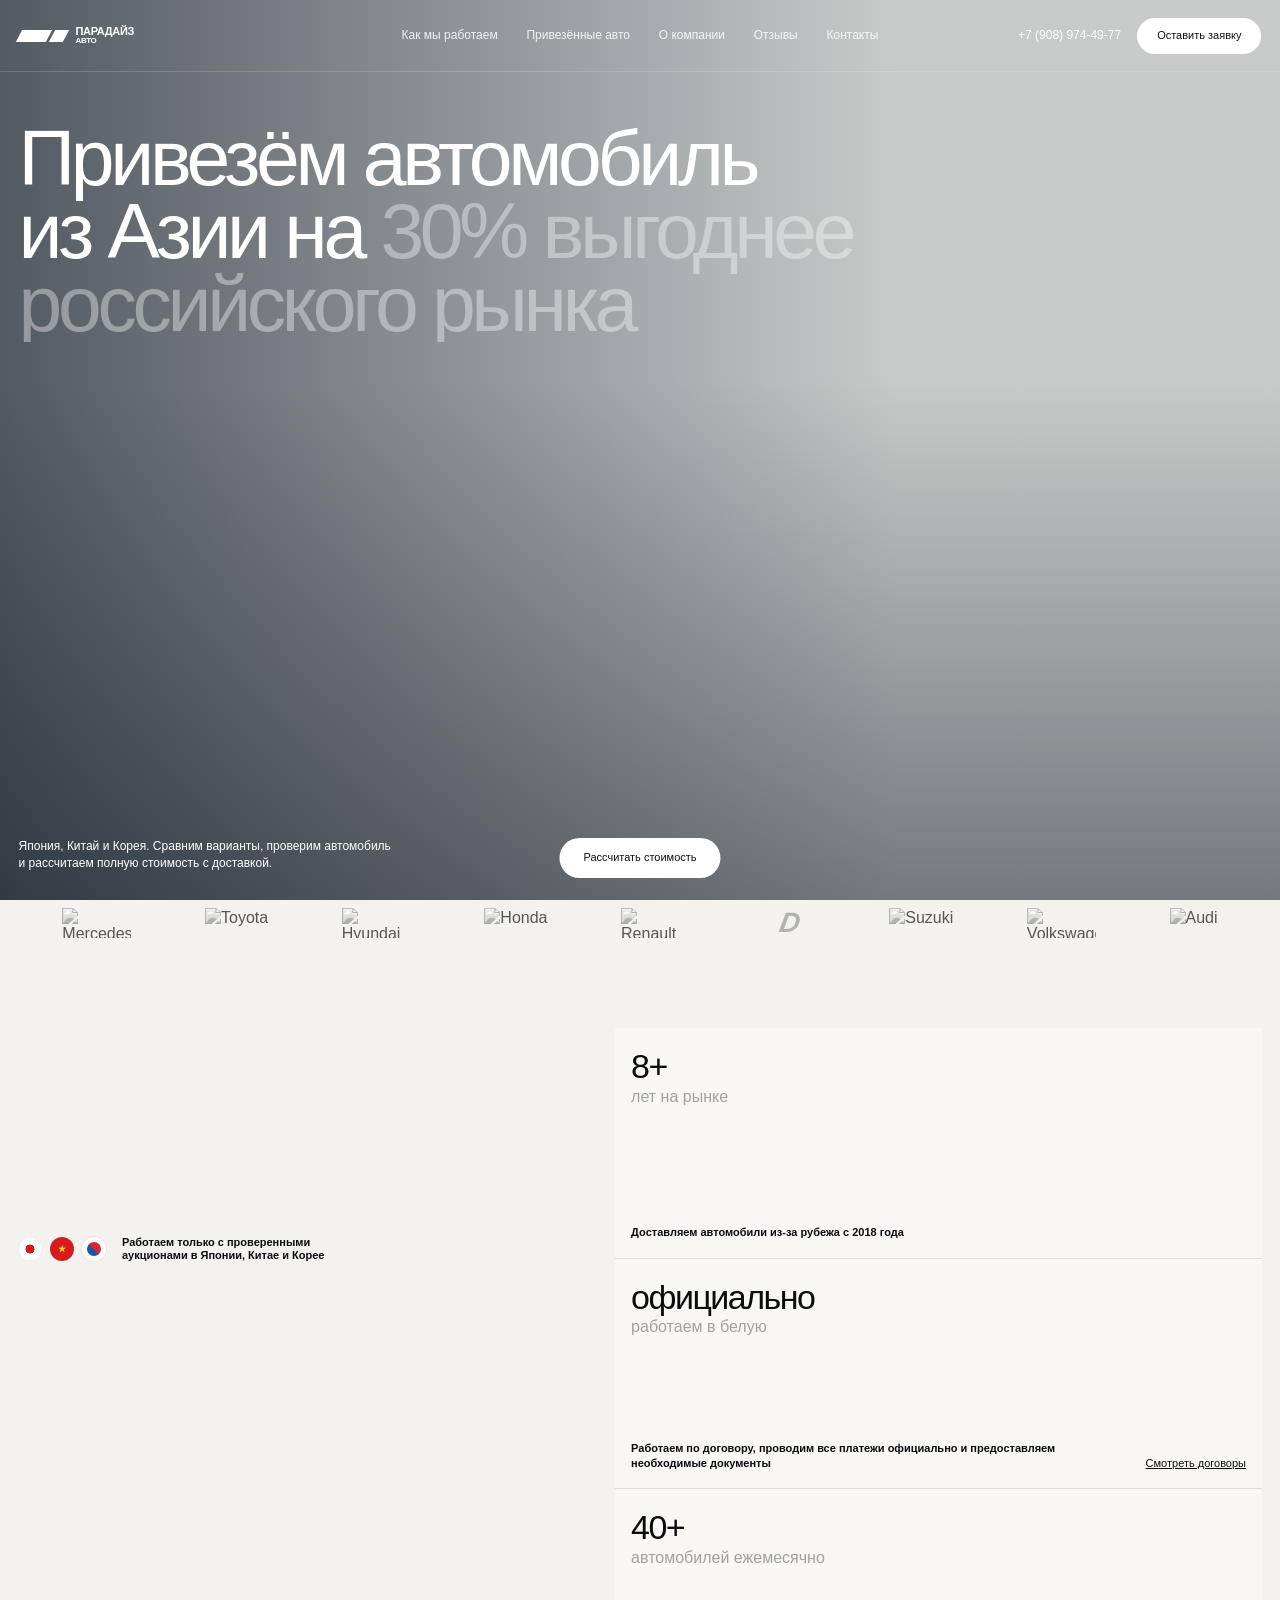
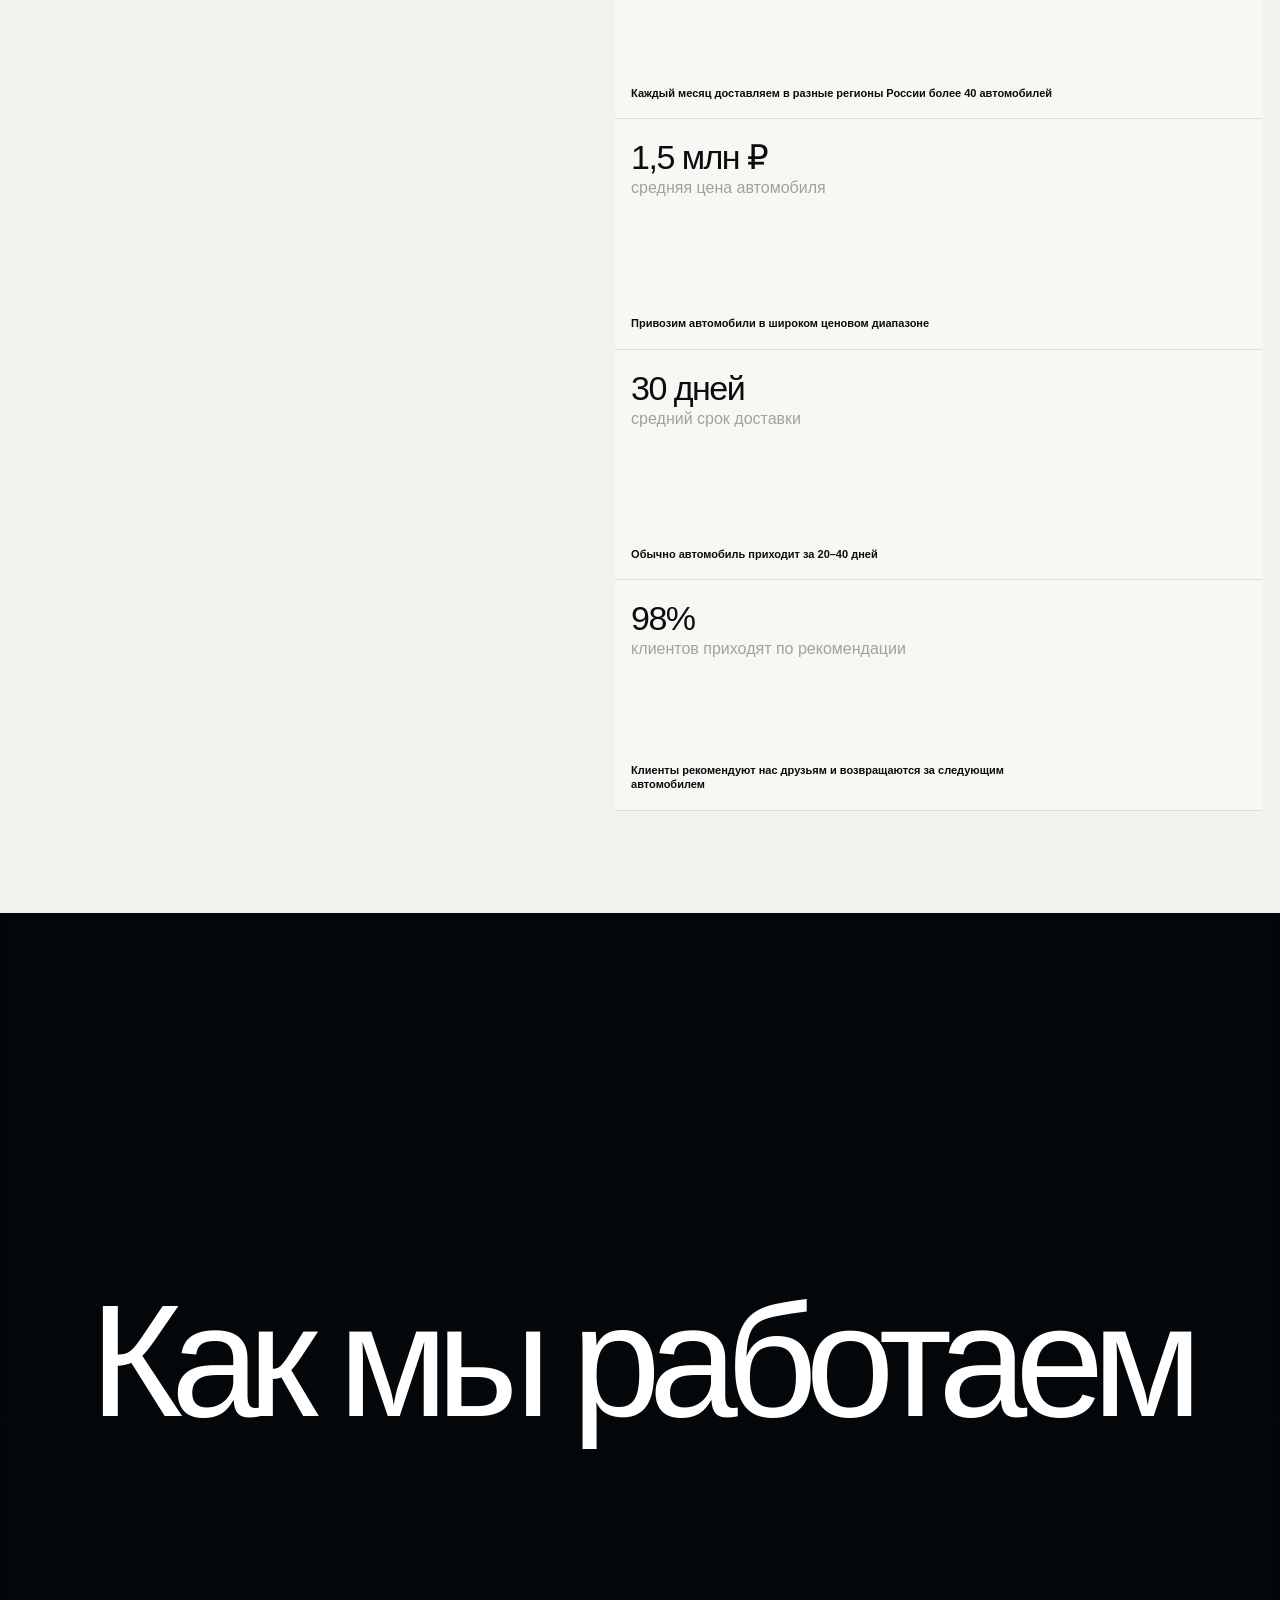
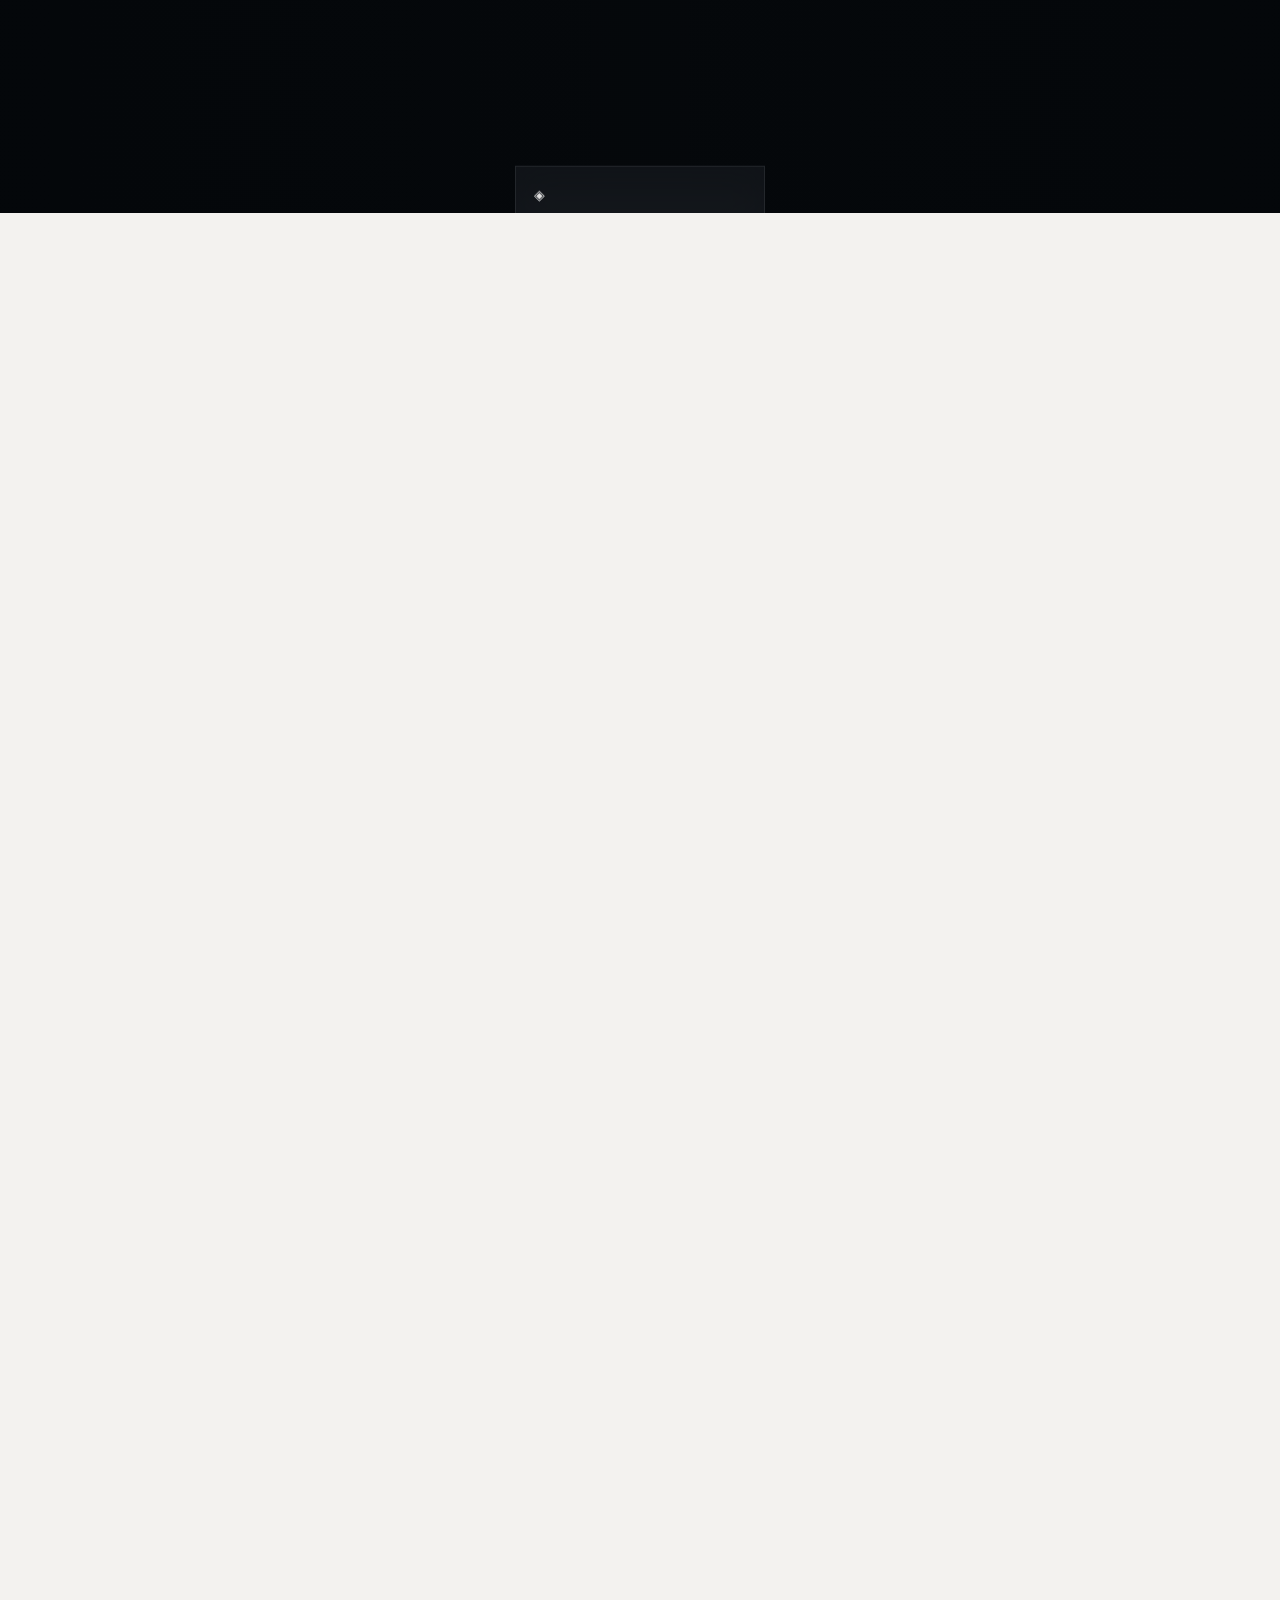
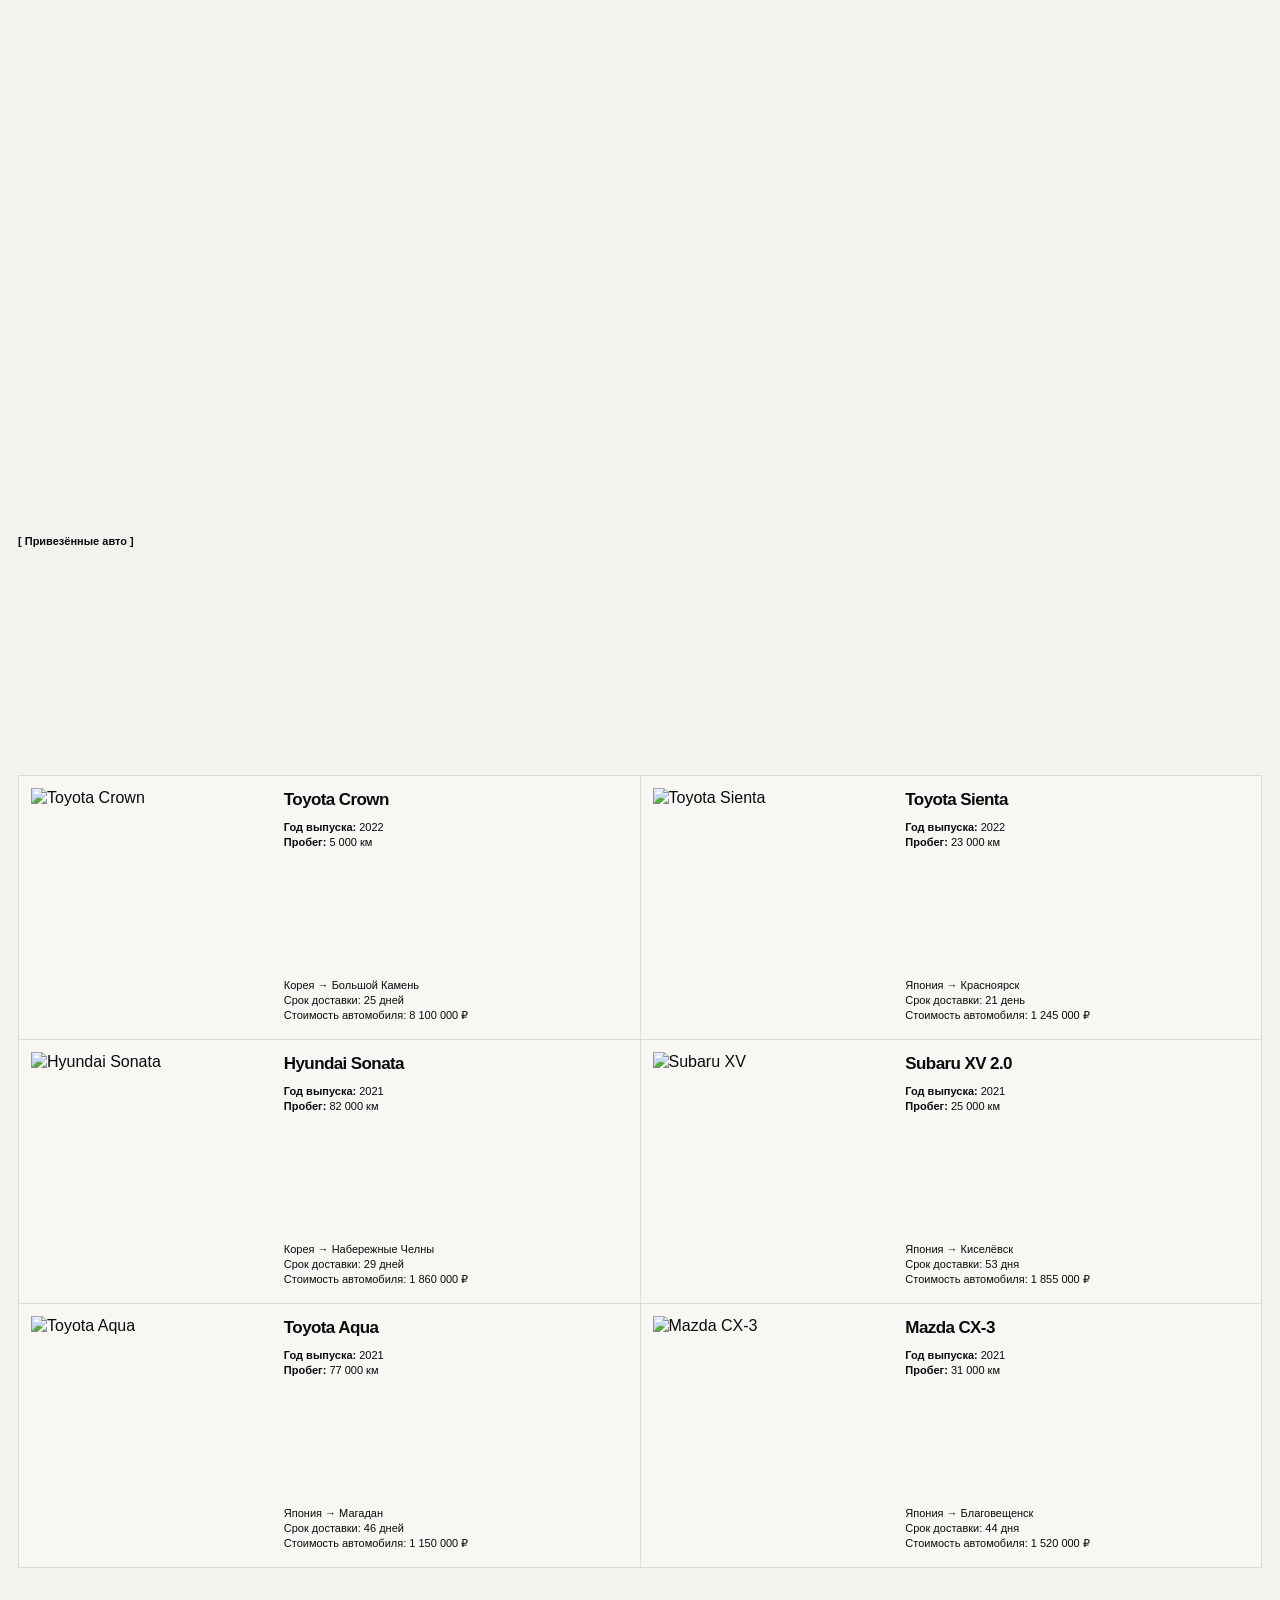
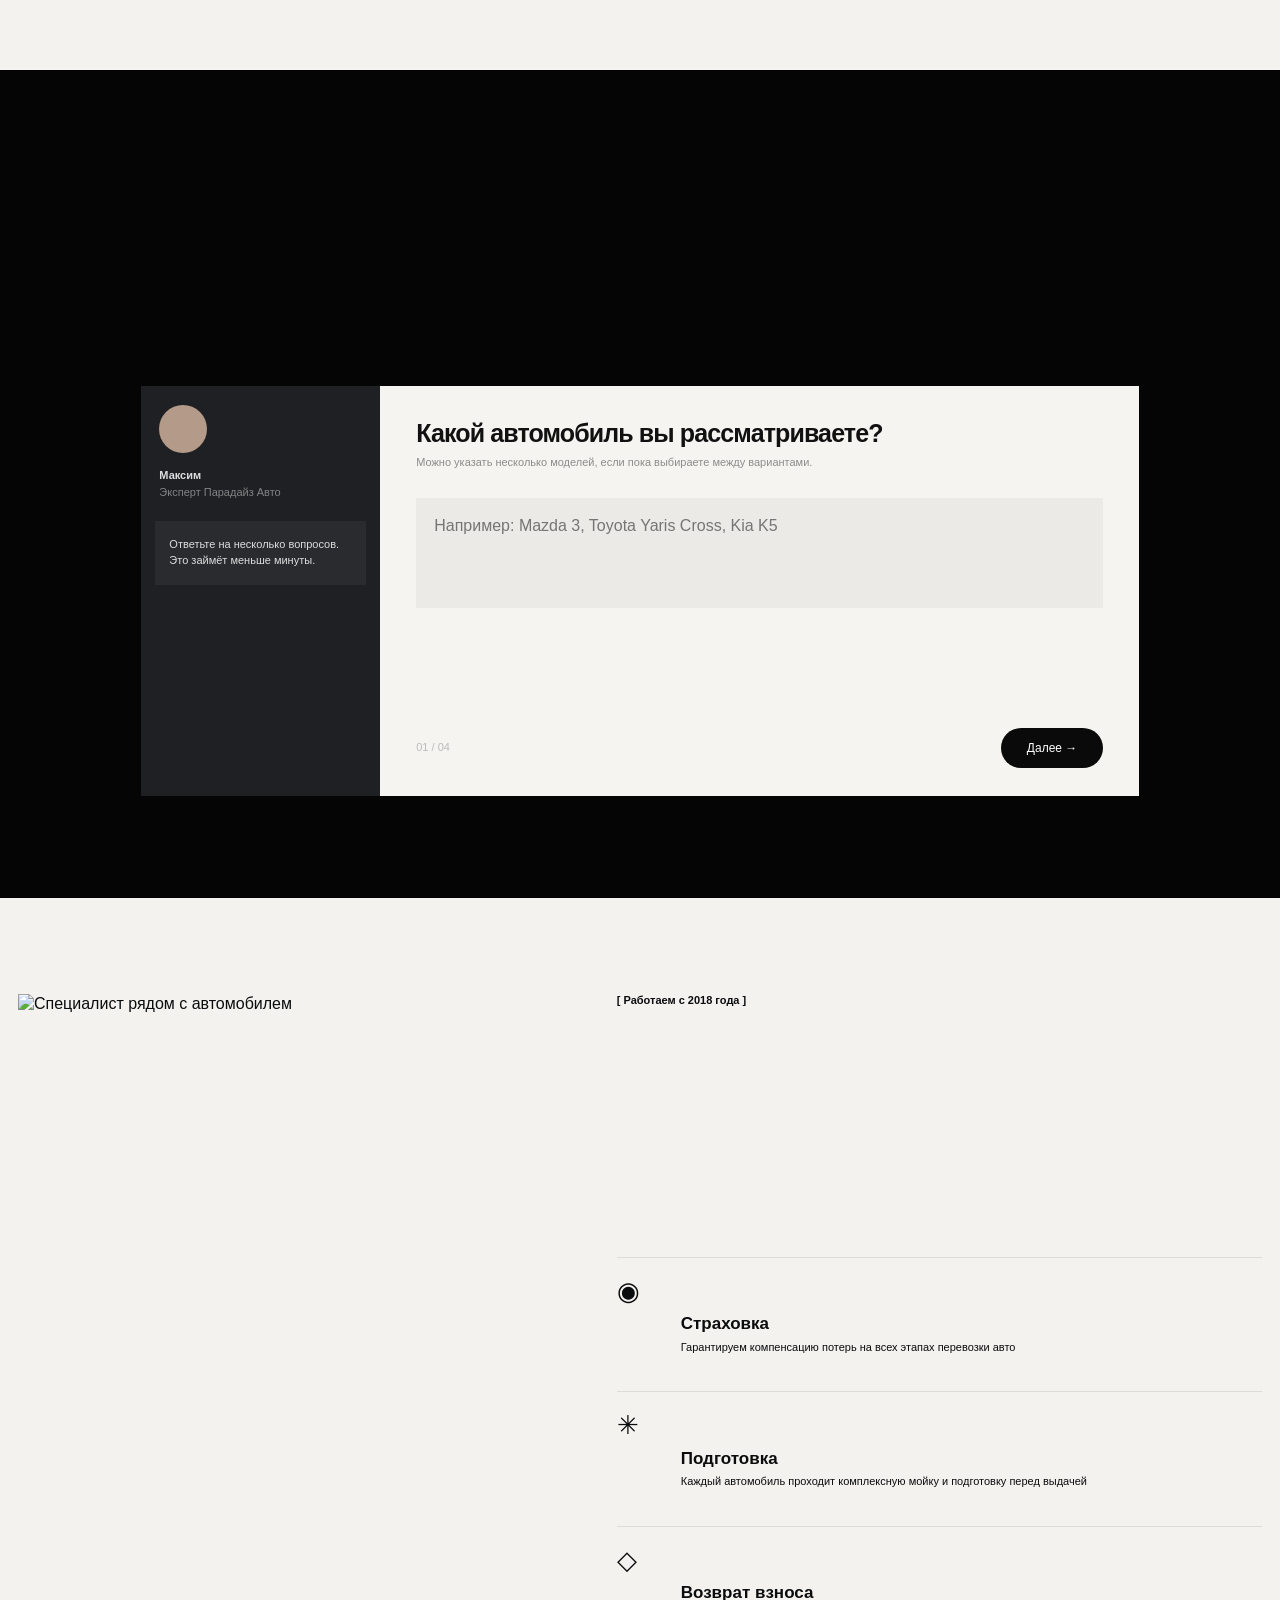
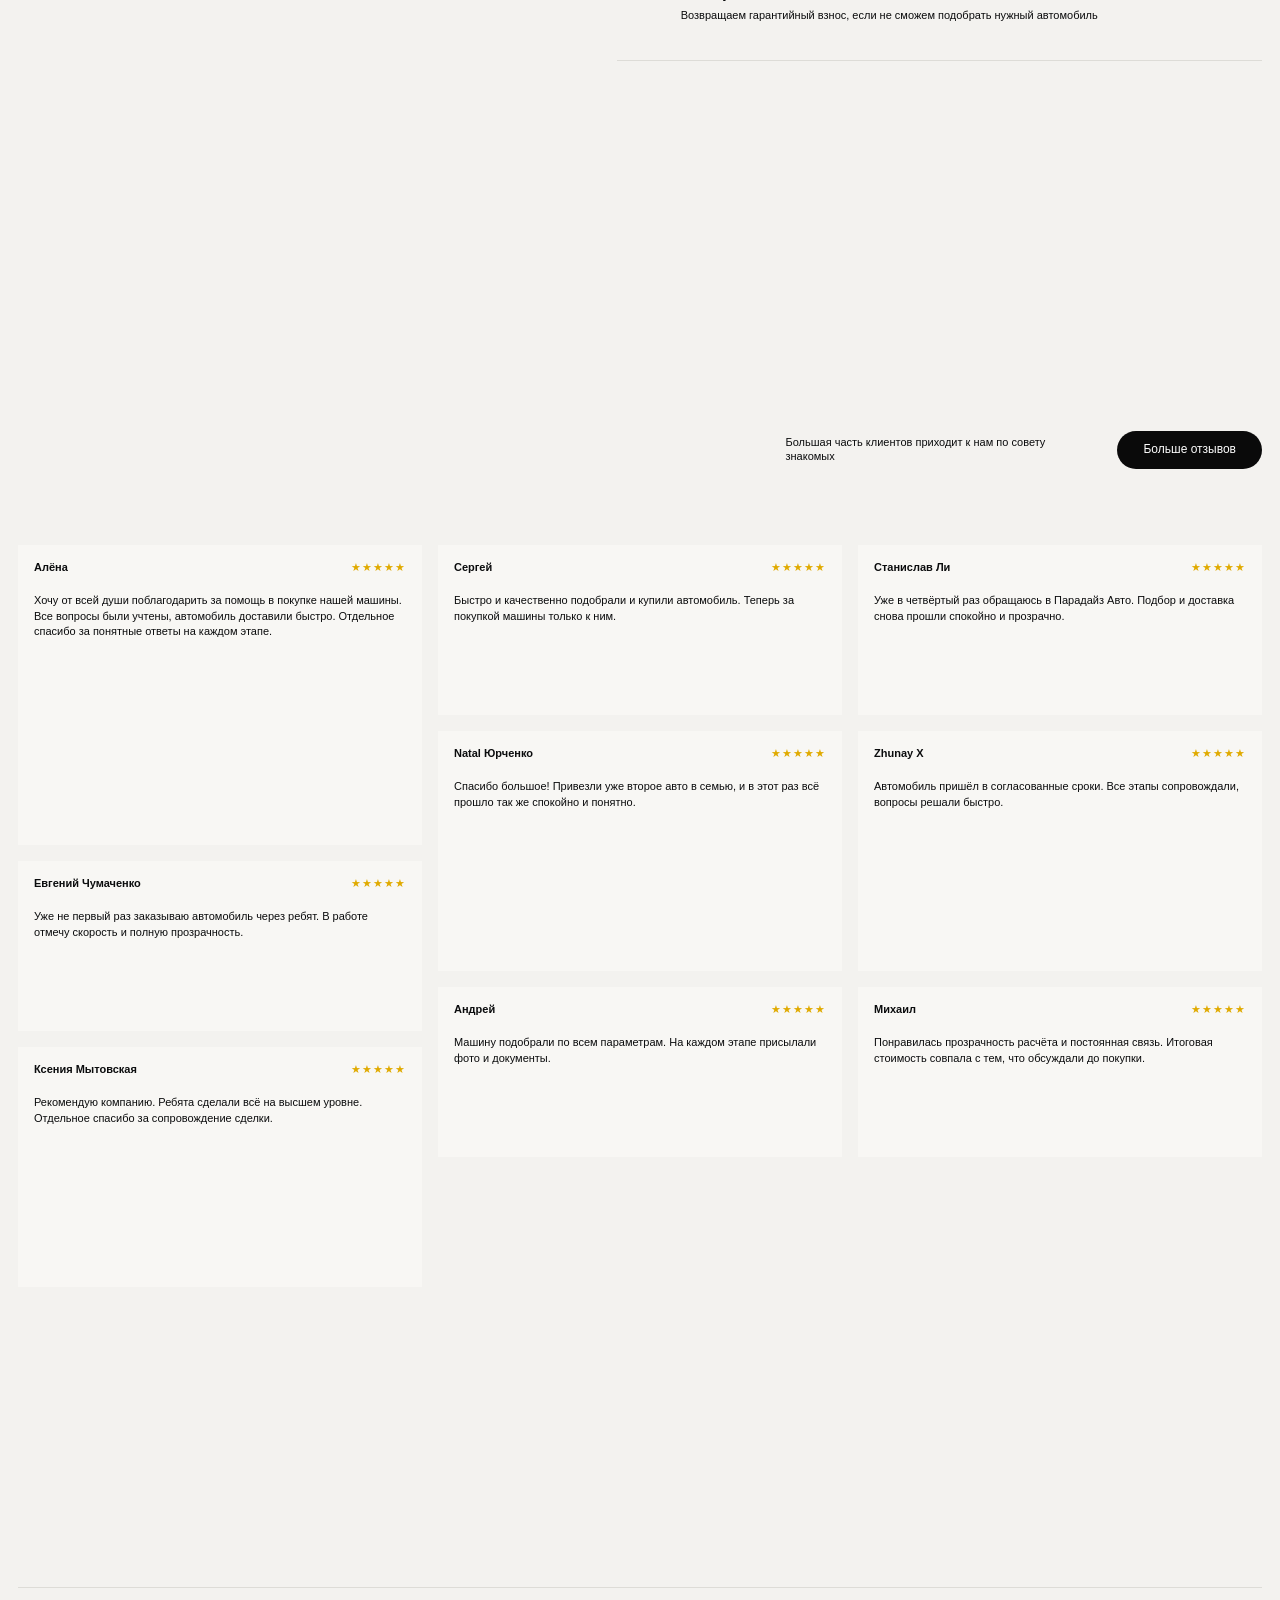
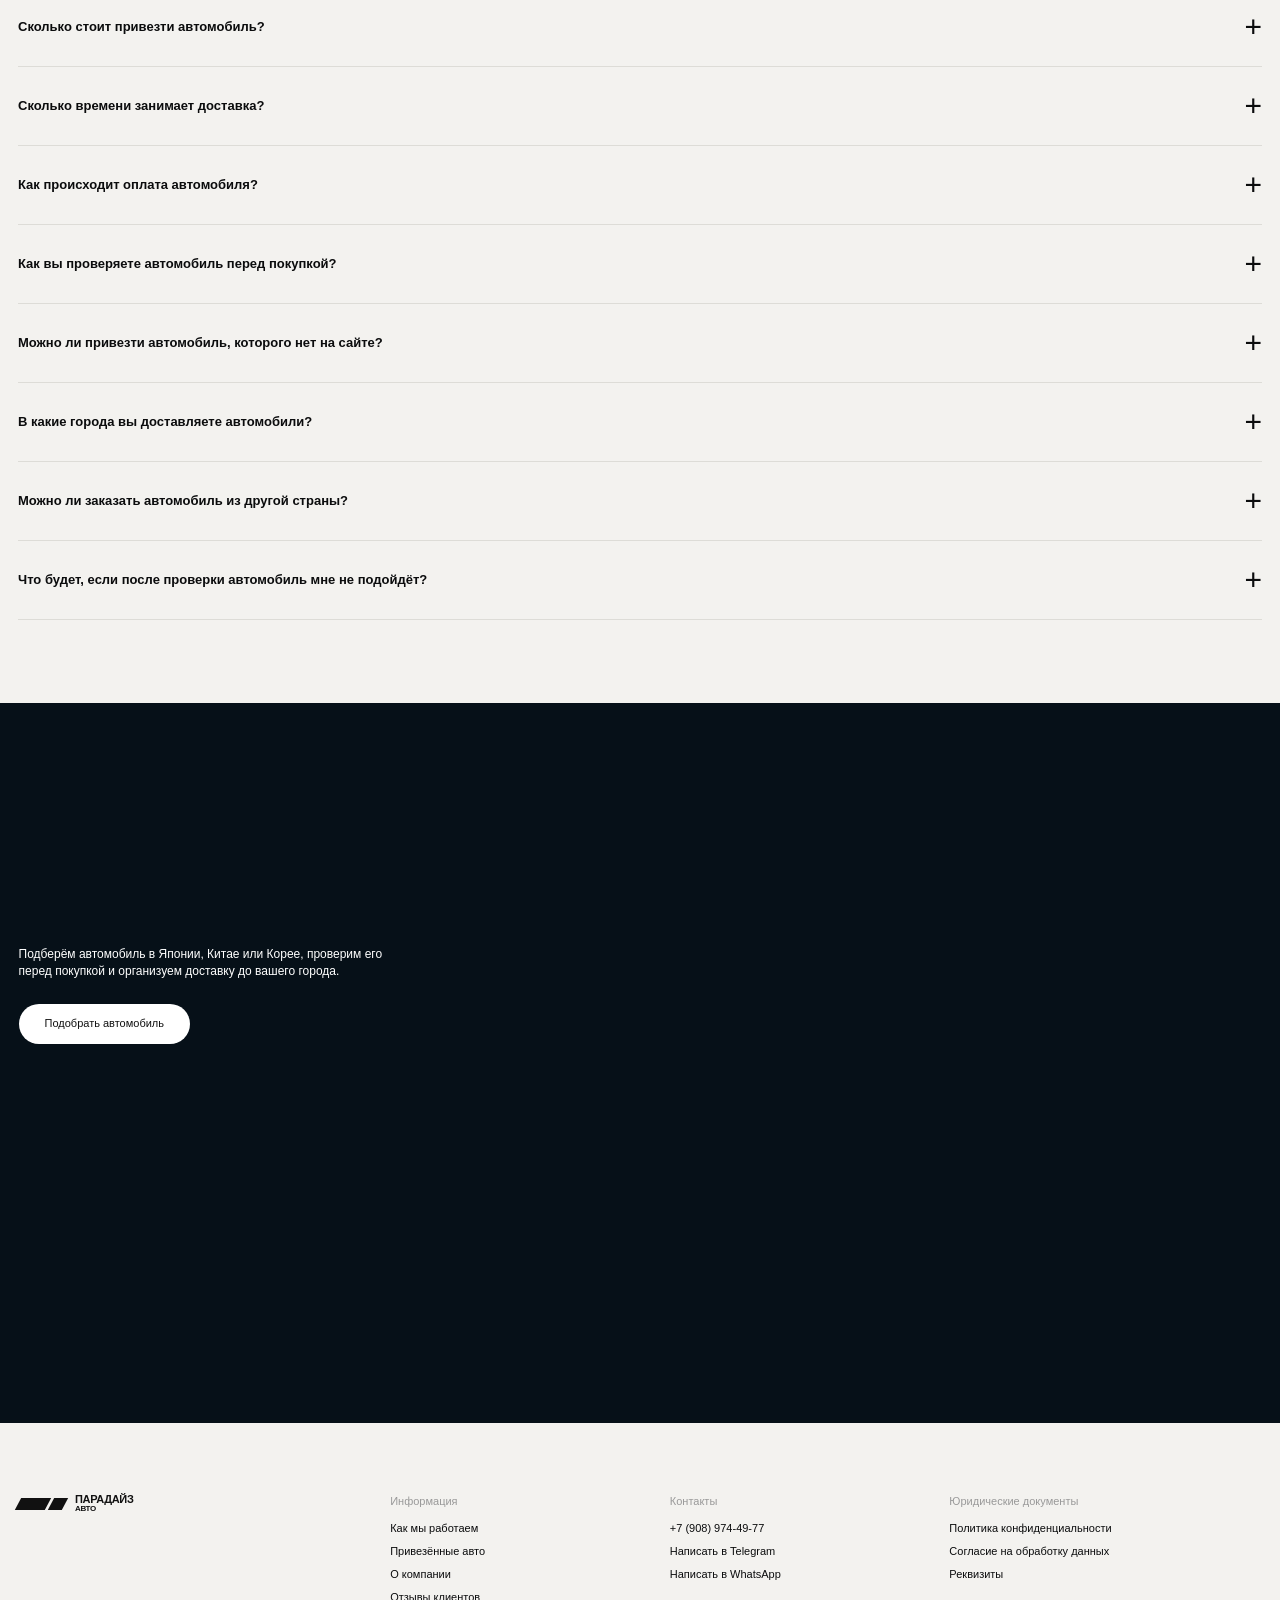
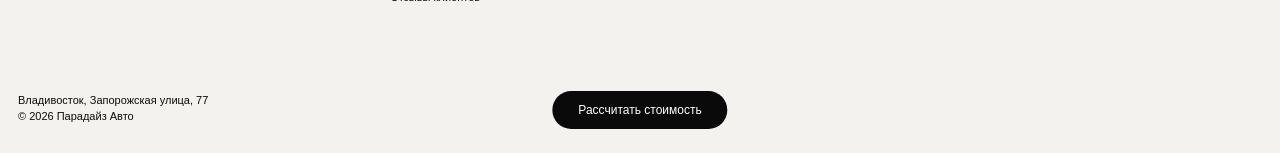
==== commit 9affea13: "Fix process title reveal regression" ====
--- a/index.html
+++ b/index.html
@@ -95,7 +95,7 @@
     <div class="process-sticky">
       <div class="process-image" aria-hidden="true"></div>
       <div class="process-dark" aria-hidden="true"></div>
-      <h2 class="reveal-heading">Как мы работаем</h2>
+      <h2 class="process-title">Как мы работаем</h2>
       <div class="steps" aria-live="polite">
         <article class="step" data-step="0"><span class="step-icon">◈</span><small>Шаг 1</small><h3>Определяем<br>параметры</h3><p>Обсуждаем бюджет, модель, год выпуска и другие пожелания к автомобилю.</p></article>
         <article class="step" data-step="1"><span class="step-icon">□</span><small>Шаг 2</small><h3>Заключаем<br>договор</h3><p>Фиксируем стоимость услуг, условия работы и порядок оплаты.</p></article>
--- a/styles.css
+++ b/styles.css
@@ -232,4 +232,211 @@
   html{scroll-behavior:auto}
   .logos-track{animation:none}
   .hero-title,.reveal-heading{opacity:1!important;transform:none!important;animation:none!important;transition:none!important}
-}+}
+
+
+/* Reference refinement pass — fluid desktop down to 1024px */
+:root{
+  --page-pad:clamp(18px,1.45vw,32px);
+  --copy:clamp(12px,.76vw,15px);
+  --copy-small:clamp(11px,.67vw,13px);
+  --heading:clamp(52px,4.4vw,88px);
+}
+@media(min-width:1025px){
+  .header{
+    height:clamp(72px,4.45vw,88px);
+    padding-inline:var(--page-pad);
+    grid-template-columns:minmax(210px,1fr) auto minmax(300px,1fr);
+  }
+  .logo{gap:10px}
+  .logo-symbol i{width:clamp(30px,1.8vw,36px);height:clamp(12px,.72vw,15px)}
+  .logo-symbol i:last-child{width:clamp(14px,.8vw,17px)}
+  .logo-copy{font-size:clamp(11px,.72vw,14px)}
+  .logo-copy small{font-size:clamp(8px,.5vw,10px)}
+  .nav{gap:clamp(24px,2.25vw,44px);font-size:clamp(12px,.82vw,16px)}
+  .header-phone{font-size:clamp(12px,.82vw,16px)}
+  .pill-small{min-height:clamp(36px,2.2vw,44px);padding-inline:clamp(20px,1.5vw,30px);font-size:clamp(11px,.76vw,15px)}
+
+  .hero-content{padding:clamp(122px,9vw,176px) var(--page-pad) 28px}
+  .hero h1{
+    max-width:82vw;
+    font-size:clamp(72px,6.15vw,124px);
+    line-height:.93;
+  }
+  .hero-note{font-size:var(--copy);max-width:720px}
+  .hero-cta{min-height:clamp(40px,2.6vw,50px);padding-inline:clamp(24px,1.8vw,36px);font-size:var(--copy-small)}
+
+  .benefits h2,.section-heading h2,.about h2,.reviews h2,.faq h2{font-size:var(--heading)}
+  .section-heading>span,.eyebrow{font-size:var(--copy-small)}
+  .countries p,.stat p,.stat a,.car p,.car small,.manager b,.manager small,.manager p,.quiz p,.about-points p,.reviews-top>div p,.review header,.review p,details p,.final-copy p,footer{font-size:var(--copy-small)}
+}
+
+/* hero / headings: masked rise instead of generic fade */
+.hero-title{
+  opacity:1;
+  clip-path:inset(0 0 100% 0);
+  transform:translateY(.32em);
+  animation:heroReveal 1.15s cubic-bezier(.18,.72,.2,1) .15s forwards;
+}
+@keyframes heroReveal{
+  to{clip-path:inset(0 0 0 0);transform:translateY(0)}
+}
+.reveal-heading{
+  opacity:1;
+  clip-path:inset(0 0 100% 0);
+  transform:translateY(.34em);
+  transition:clip-path 1.05s cubic-bezier(.18,.72,.2,1),transform 1.05s cubic-bezier(.18,.72,.2,1);
+}
+.reveal-heading.is-visible{clip-path:inset(0 0 0 0);transform:translateY(0)}
+.process h2.reveal-heading{
+  transform:translate(-50%,calc(-52% + .34em));
+}
+.process h2.reveal-heading.is-visible{
+  transform:translate(-50%,-52%);
+}
+
+/* seamless, continuous logo conveyor */
+.logos{padding:8px 0 7px}
+.logos-track{
+  display:flex;
+  width:300vw;
+  animation:logosMarquee 23s linear infinite;
+  will-change:transform;
+}
+.logos-set{
+  flex:0 0 100vw;
+  min-width:100vw;
+  padding:0 clamp(18px,2vw,38px);
+  display:flex;
+  align-items:center;
+  justify-content:space-around;
+  gap:0;
+}
+.logos img{height:clamp(30px,2.15vw,42px);max-width:clamp(66px,5.4vw,104px)}
+.daihatsu-mark{width:clamp(52px,4vw,78px);font-size:clamp(28px,2vw,40px)}
+@keyframes logosMarquee{to{transform:translate3d(-33.333333%,0,0)}}
+
+/* sticky block should release with breathing room */
+.benefits{
+  padding-bottom:clamp(100px,8vw,165px);
+}
+.benefits-left{
+  align-self:start;
+  top:clamp(88px,10vh,130px);
+}
+
+/* process: sharp background, glass only on cards, no opacity transitions */
+.process-image{
+  background-image:url('https://images.pexels.com/photos/9331839/pexels-photo-9331839.jpeg?auto=compress&cs=tinysrgb&w=2400');
+  background-position:center;
+  background-size:cover;
+  filter:none;
+}
+.process-dark{background:linear-gradient(90deg,rgba(2,5,8,.36),rgba(2,5,8,.08) 50%,rgba(2,5,8,.36))}
+.step{
+  opacity:1!important;
+  visibility:visible!important;
+  background:rgba(31,35,40,.48);
+  backdrop-filter:blur(18px);
+  -webkit-backdrop-filter:blur(18px);
+}
+
+/* car gallery: identical square media areas + safe gap before calculator */
+.cars{padding-bottom:clamp(100px,8vw,160px)}
+.car{
+  grid-template-columns:minmax(190px,.82fr) minmax(0,1.18fr);
+  min-height:0;
+  align-items:stretch;
+}
+.car-media{
+  width:100%;
+  height:auto;
+  aspect-ratio:1/1;
+}
+.car-media img{
+  width:100%;
+  height:100%;
+  aspect-ratio:auto;
+  object-fit:cover;
+}
+.car>div:last-child{min-height:100%}
+
+/* larger, fluid calculator */
+.calc-card{
+  width:clamp(760px,78vw,1320px);
+  min-height:clamp(400px,32vw,560px);
+}
+.calculator>h2{
+  max-width:1500px;
+  font-size:clamp(52px,4.65vw,92px);
+}
+.manager-avatar{width:clamp(48px,3vw,58px);height:clamp(48px,3vw,58px)}
+.quiz h3{font-size:clamp(25px,1.9vw,38px)}
+.quiz textarea{height:clamp(110px,7vw,138px)}
+
+/* about: no artificial empty zone; image equals right column height */
+.about{align-items:stretch}
+.about-photo{
+  min-height:0!important;
+  height:auto!important;
+}
+.about-photo img{height:100%;min-height:100%;object-fit:cover}
+.about-copy{
+  min-height:0!important;
+  height:auto;
+}
+.about-points{
+  margin-top:clamp(48px,4.2vw,82px);
+}
+.about-points article{min-height:clamp(132px,10.5vw,190px)}
+.about-points h3{margin:clamp(38px,3vw,58px) 0 6px}
+
+/* review attachments are square, like the reference */
+.review-photo{
+  width:100px;
+  height:100px;
+  max-width:100%;
+  margin-top:14px;
+  background-size:cover;
+  background-position:center;
+}
+
+/* final CTA rebuilt around a clean side-profile car */
+.final{
+  min-height:clamp(600px,80vh,820px);
+  background:#061018;
+}
+.final-image{
+  background:#061018 url('https://www.3ndena.com/storage/cars/14739/YEy7dDhMxMZBt0zp6rWQ.webp') 88% 58%/58% auto no-repeat;
+  opacity:1;
+}
+.final-overlay{
+  background:linear-gradient(90deg,#061018 0%,rgba(6,16,24,.98) 32%,rgba(6,16,24,.66) 49%,rgba(6,16,24,.08) 72%,rgba(6,16,24,.02) 100%);
+}
+.final-copy{padding:clamp(42px,3.6vw,70px) var(--page-pad)}
+.final-copy h2{
+  font-size:clamp(58px,4.8vw,96px);
+  max-width:56vw;
+  line-height:.94;
+}
+.final-copy p{font-size:var(--copy)}
+.final-copy>.pill{min-height:clamp(40px,2.5vw,48px);font-size:var(--copy-small)}
+
+/* floating CTA stays compact */
+.floating>a,.floating-toggle{height:34px}
+.floating-toggle{width:34px}
+.floating>a{font-size:10px;padding-inline:18px}
+
+@media(max-width:1024px){
+  .reveal-heading{clip-path:none;transform:none;opacity:1}
+  .process h2.reveal-heading,.process h2.reveal-heading.is-visible{transform:none}
+  .logos-track{width:300vw}
+  .logos-set{flex-basis:100vw;min-width:100vw;padding-inline:14px}
+  .logos img{height:28px}
+  .benefits{padding-bottom:72px}
+  .cars{padding-bottom:84px}
+  .car-media{aspect-ratio:1/1}
+  .about-photo{min-height:520px!important}
+  .about-copy{height:auto}
+  .final-image{background-size:auto 64%;background-position:76% 100%}
+}
